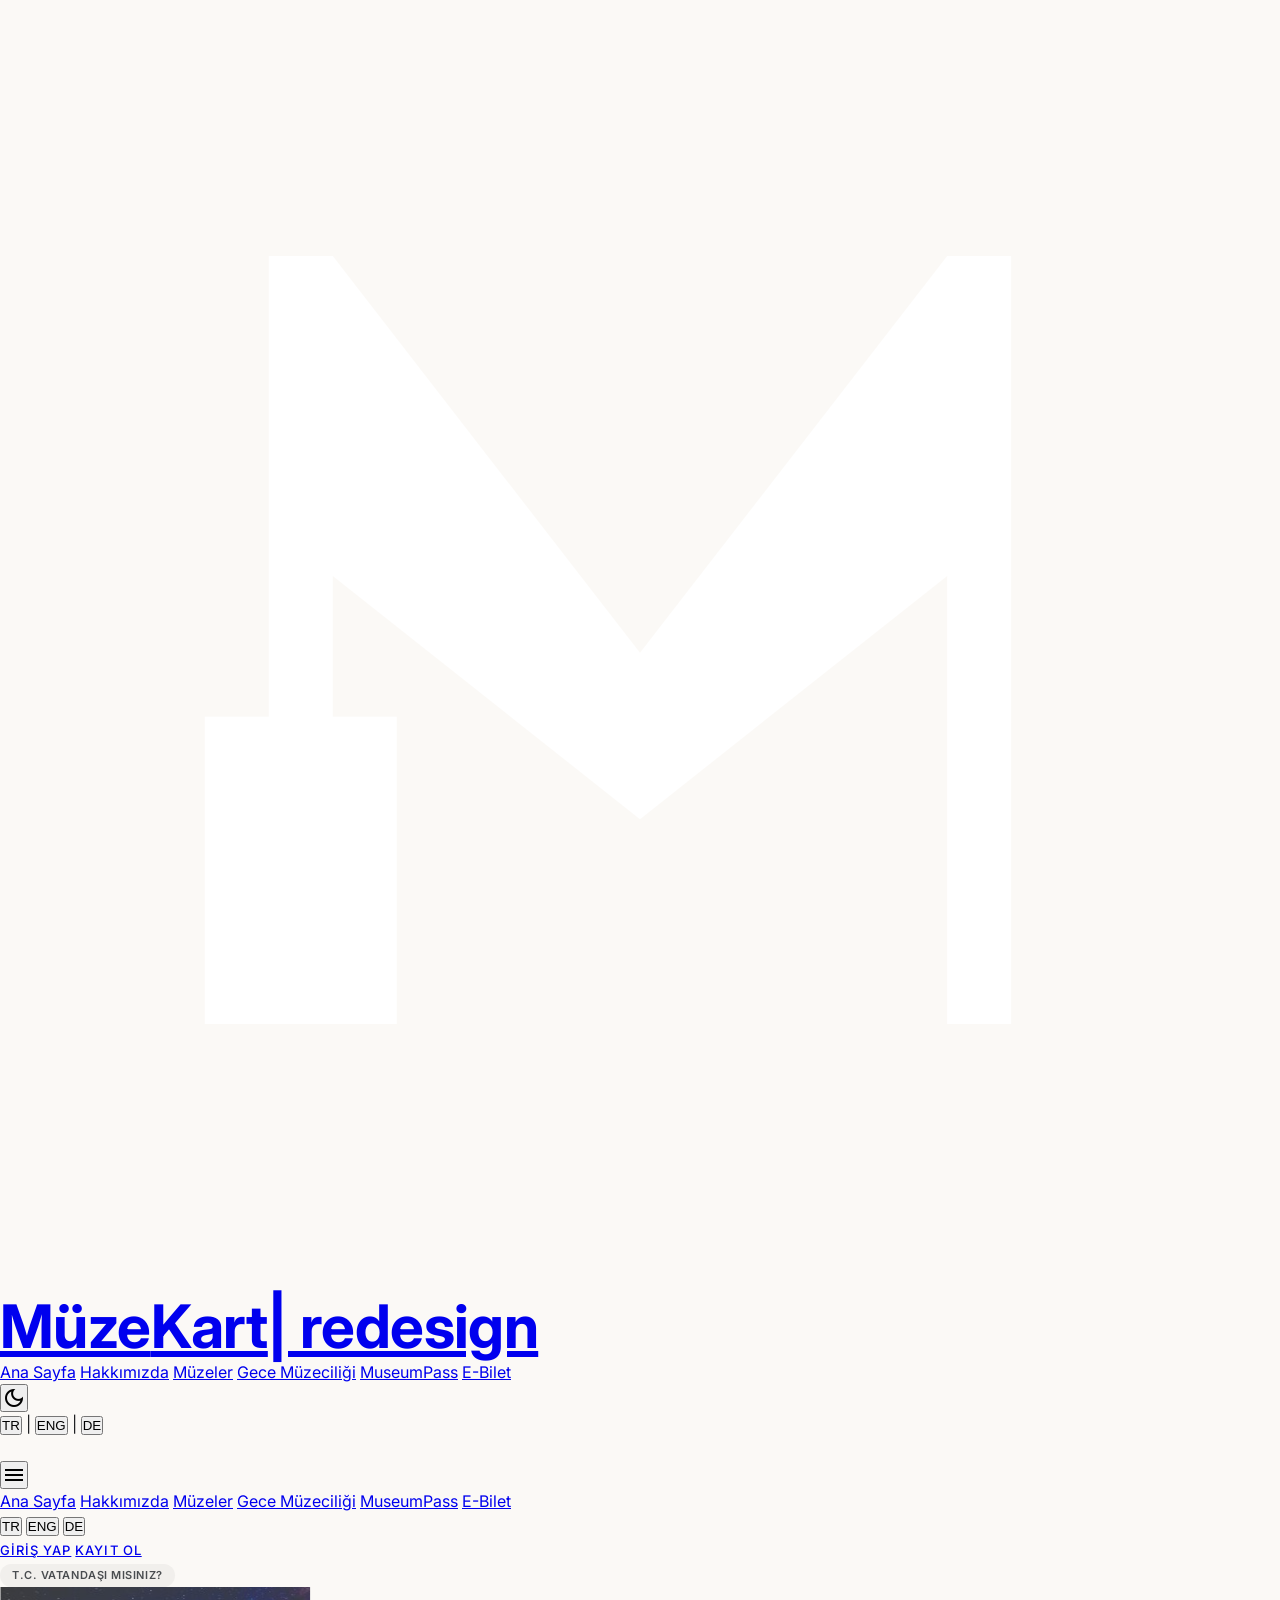
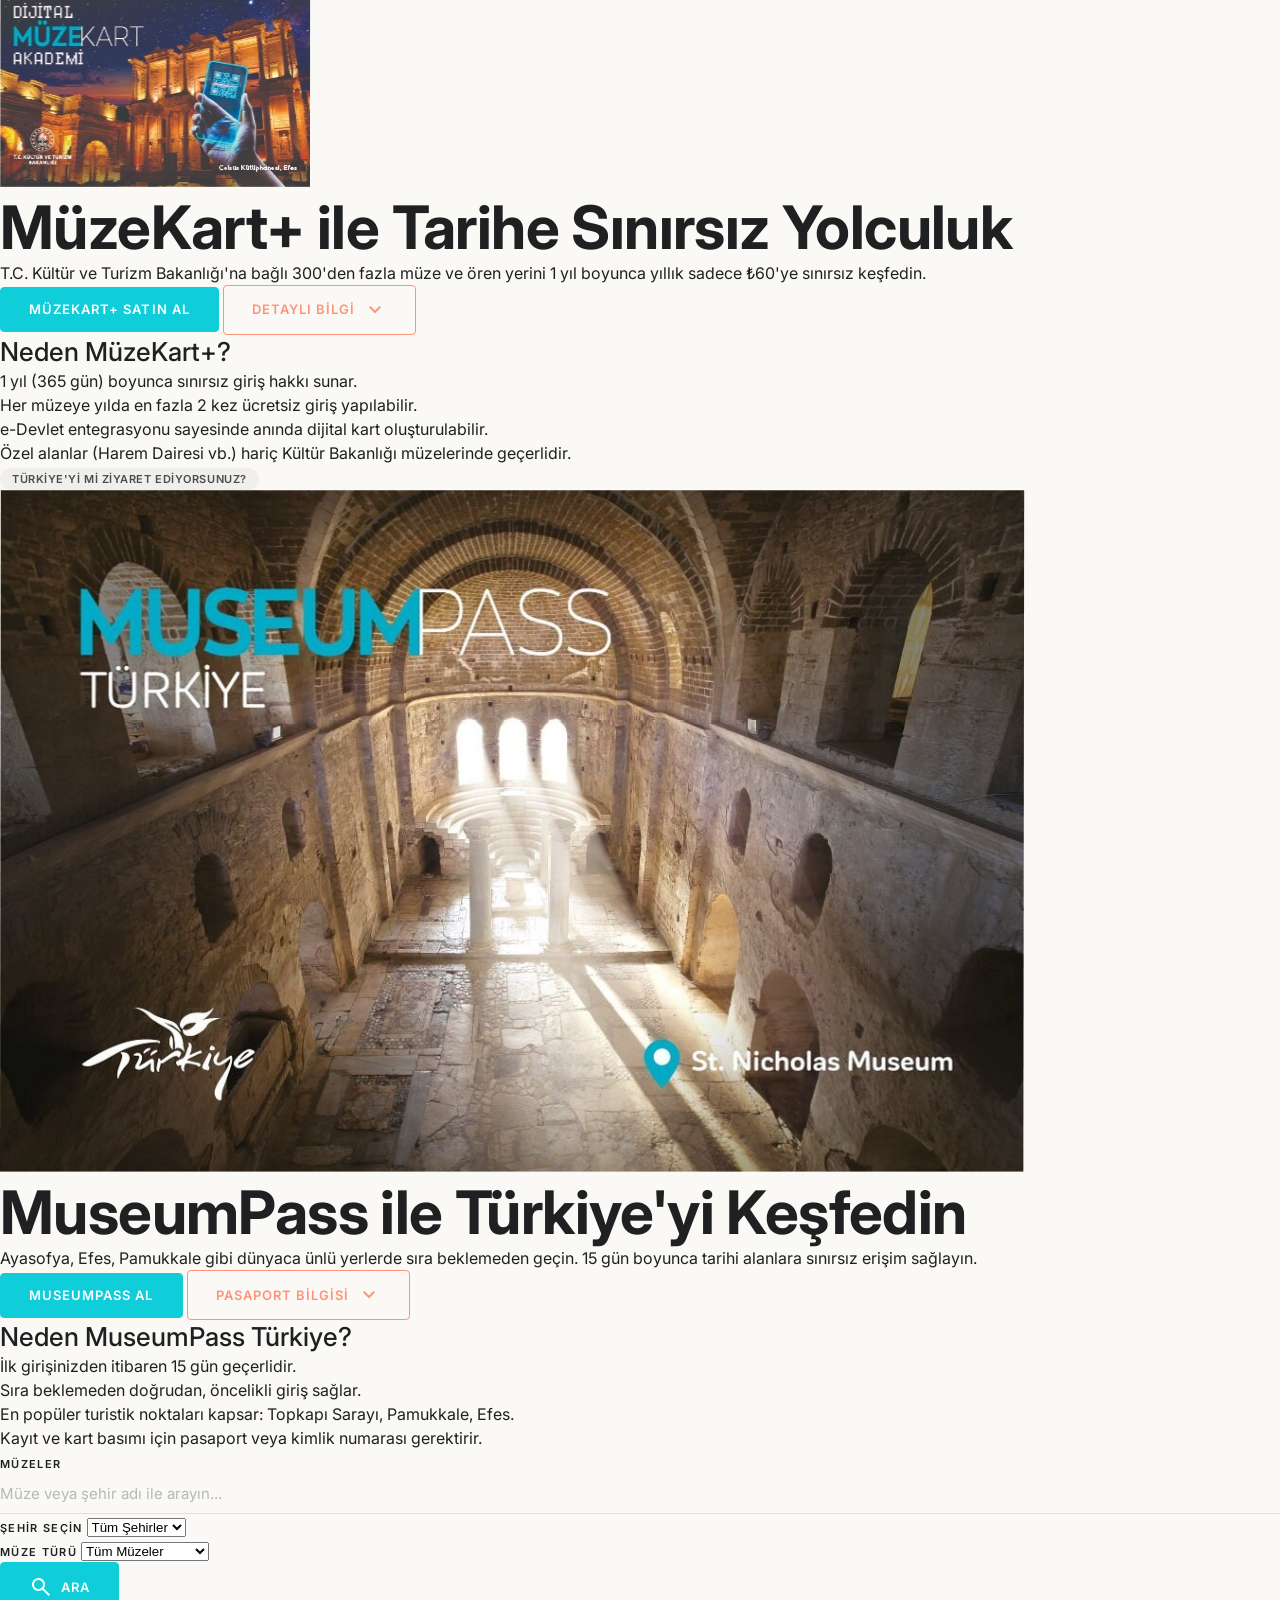
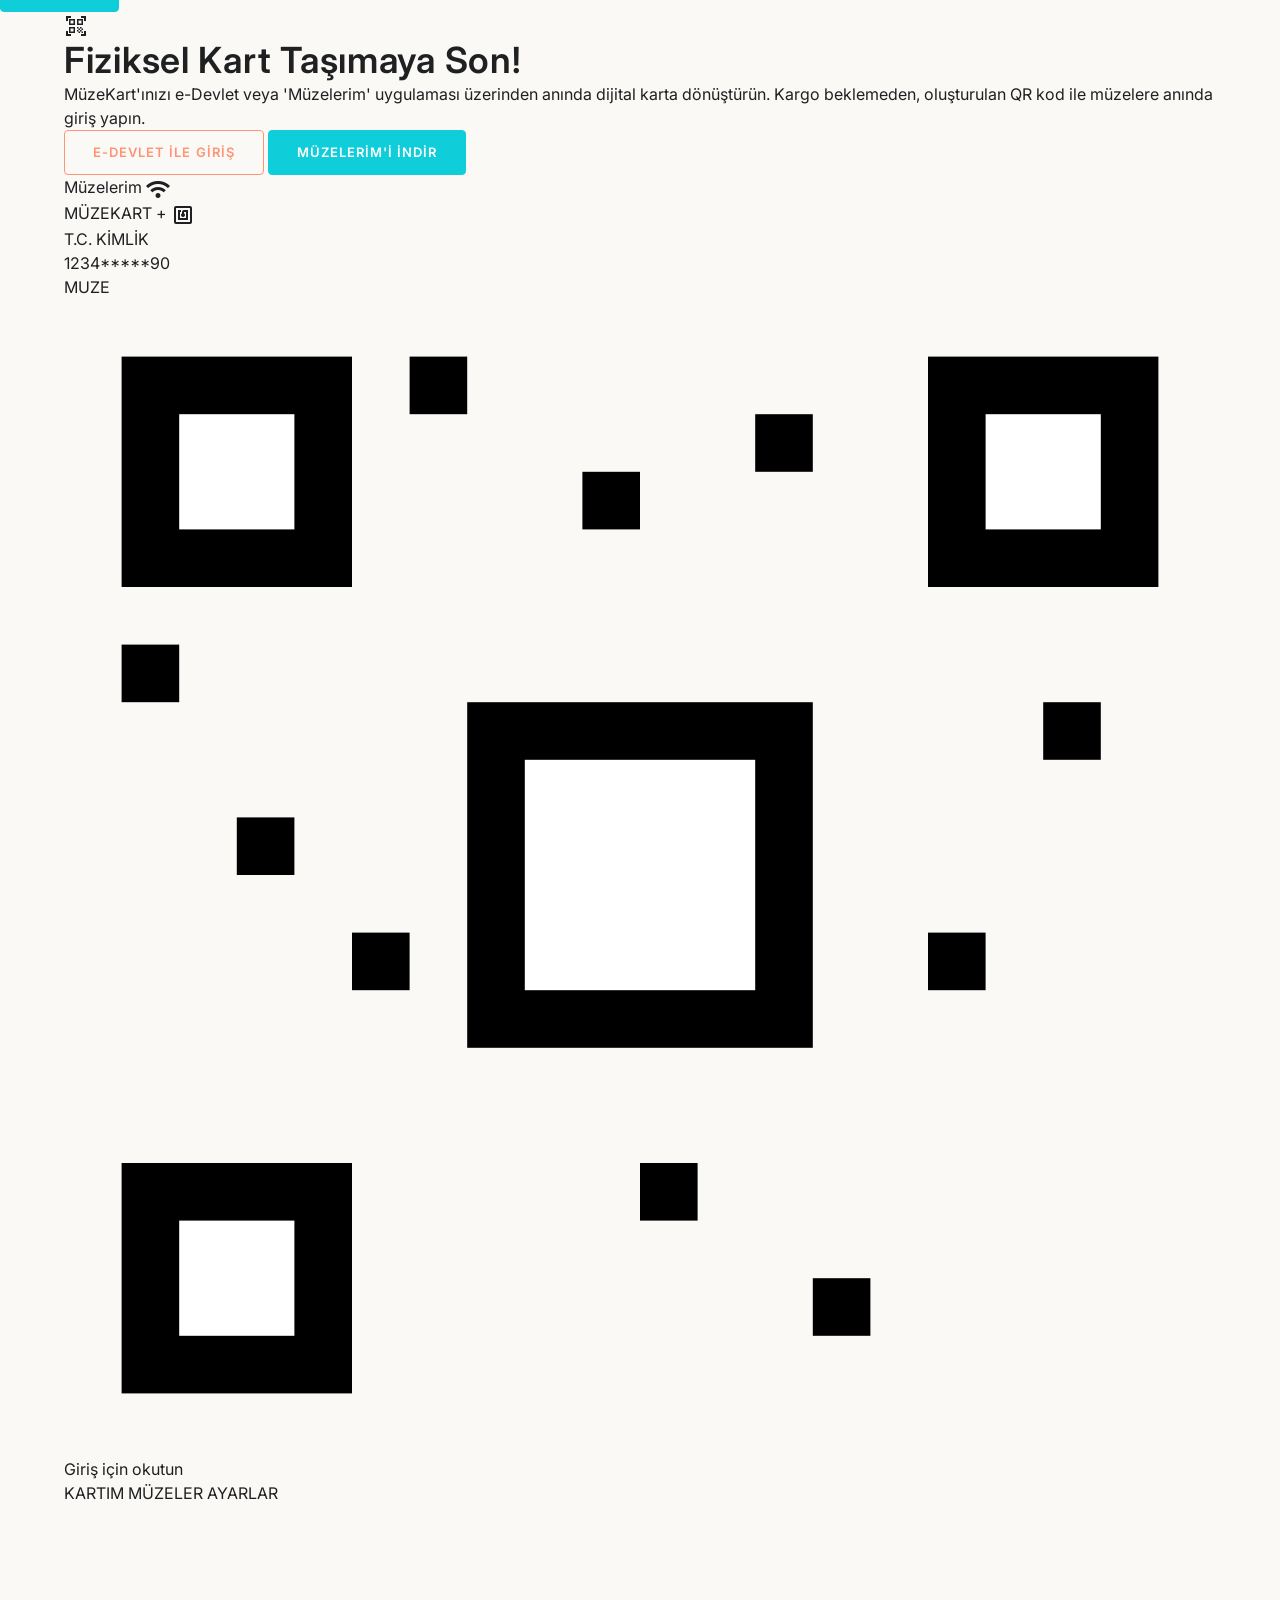
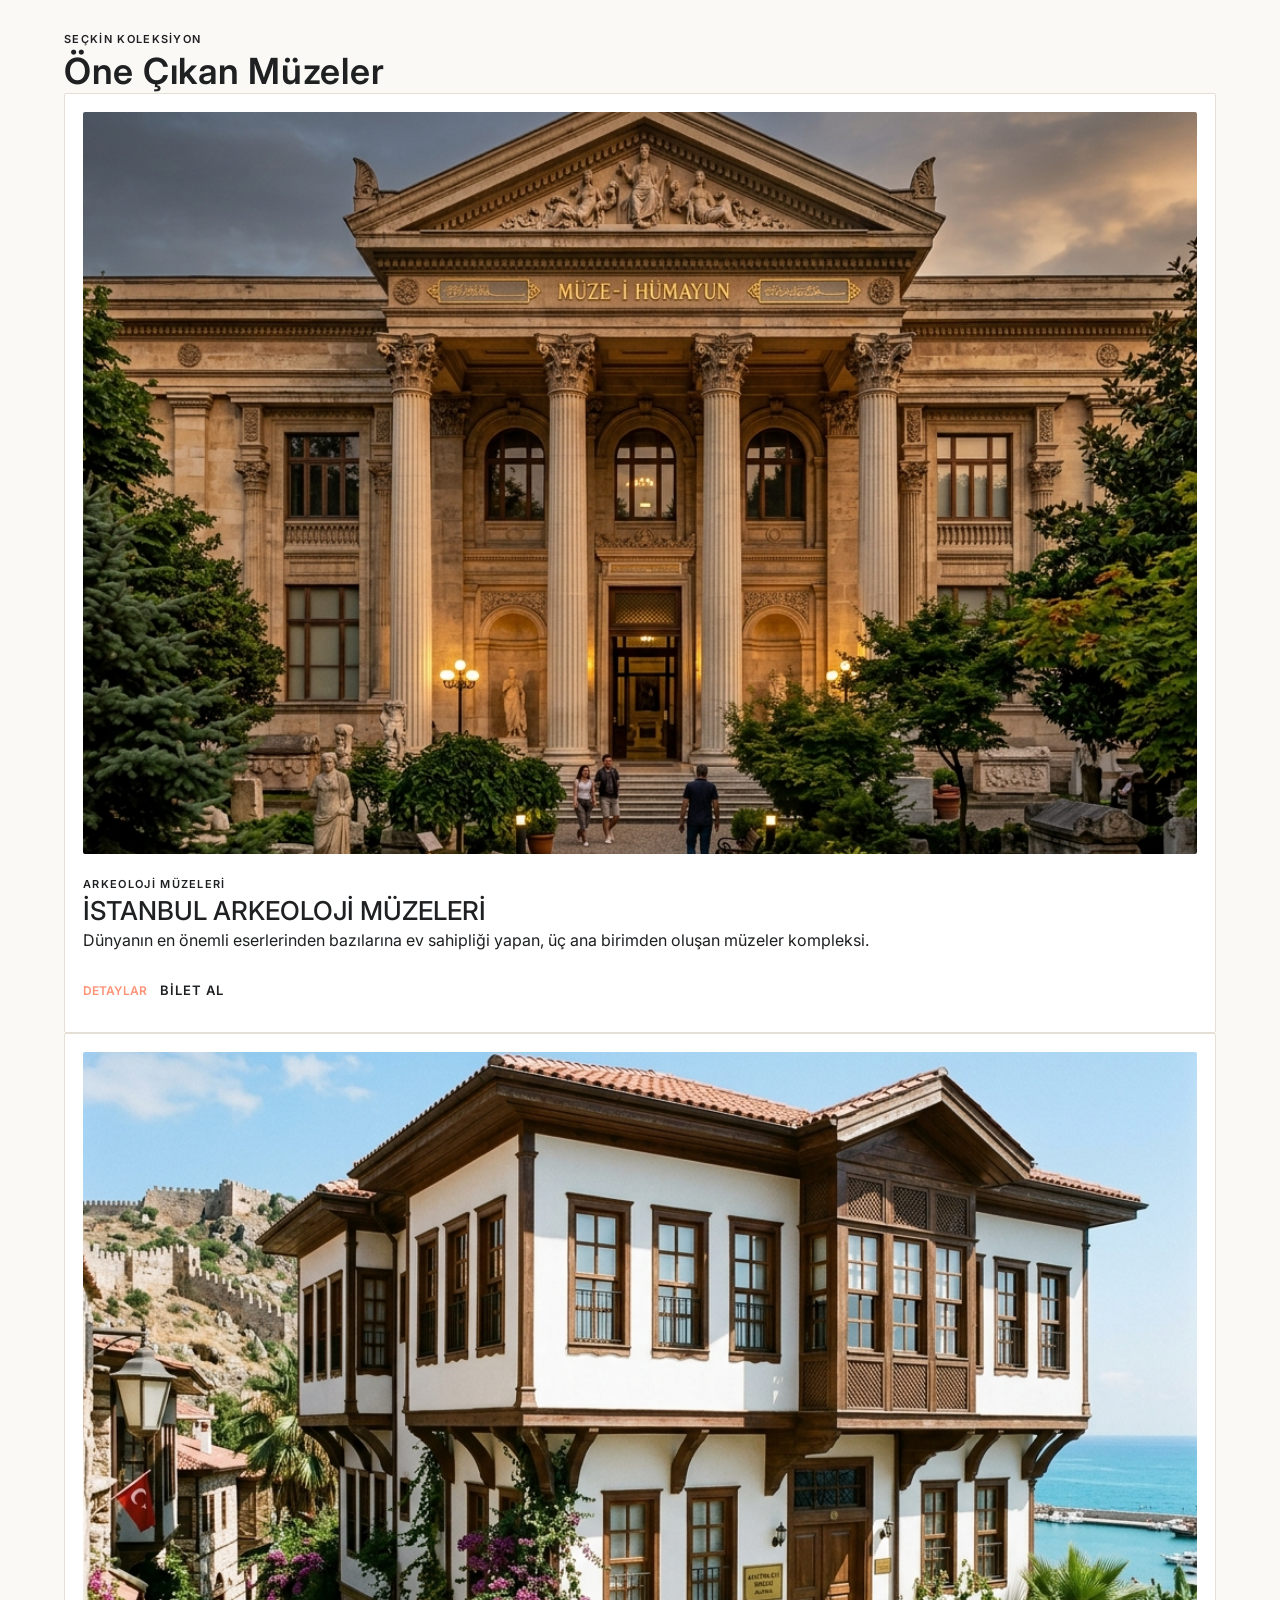
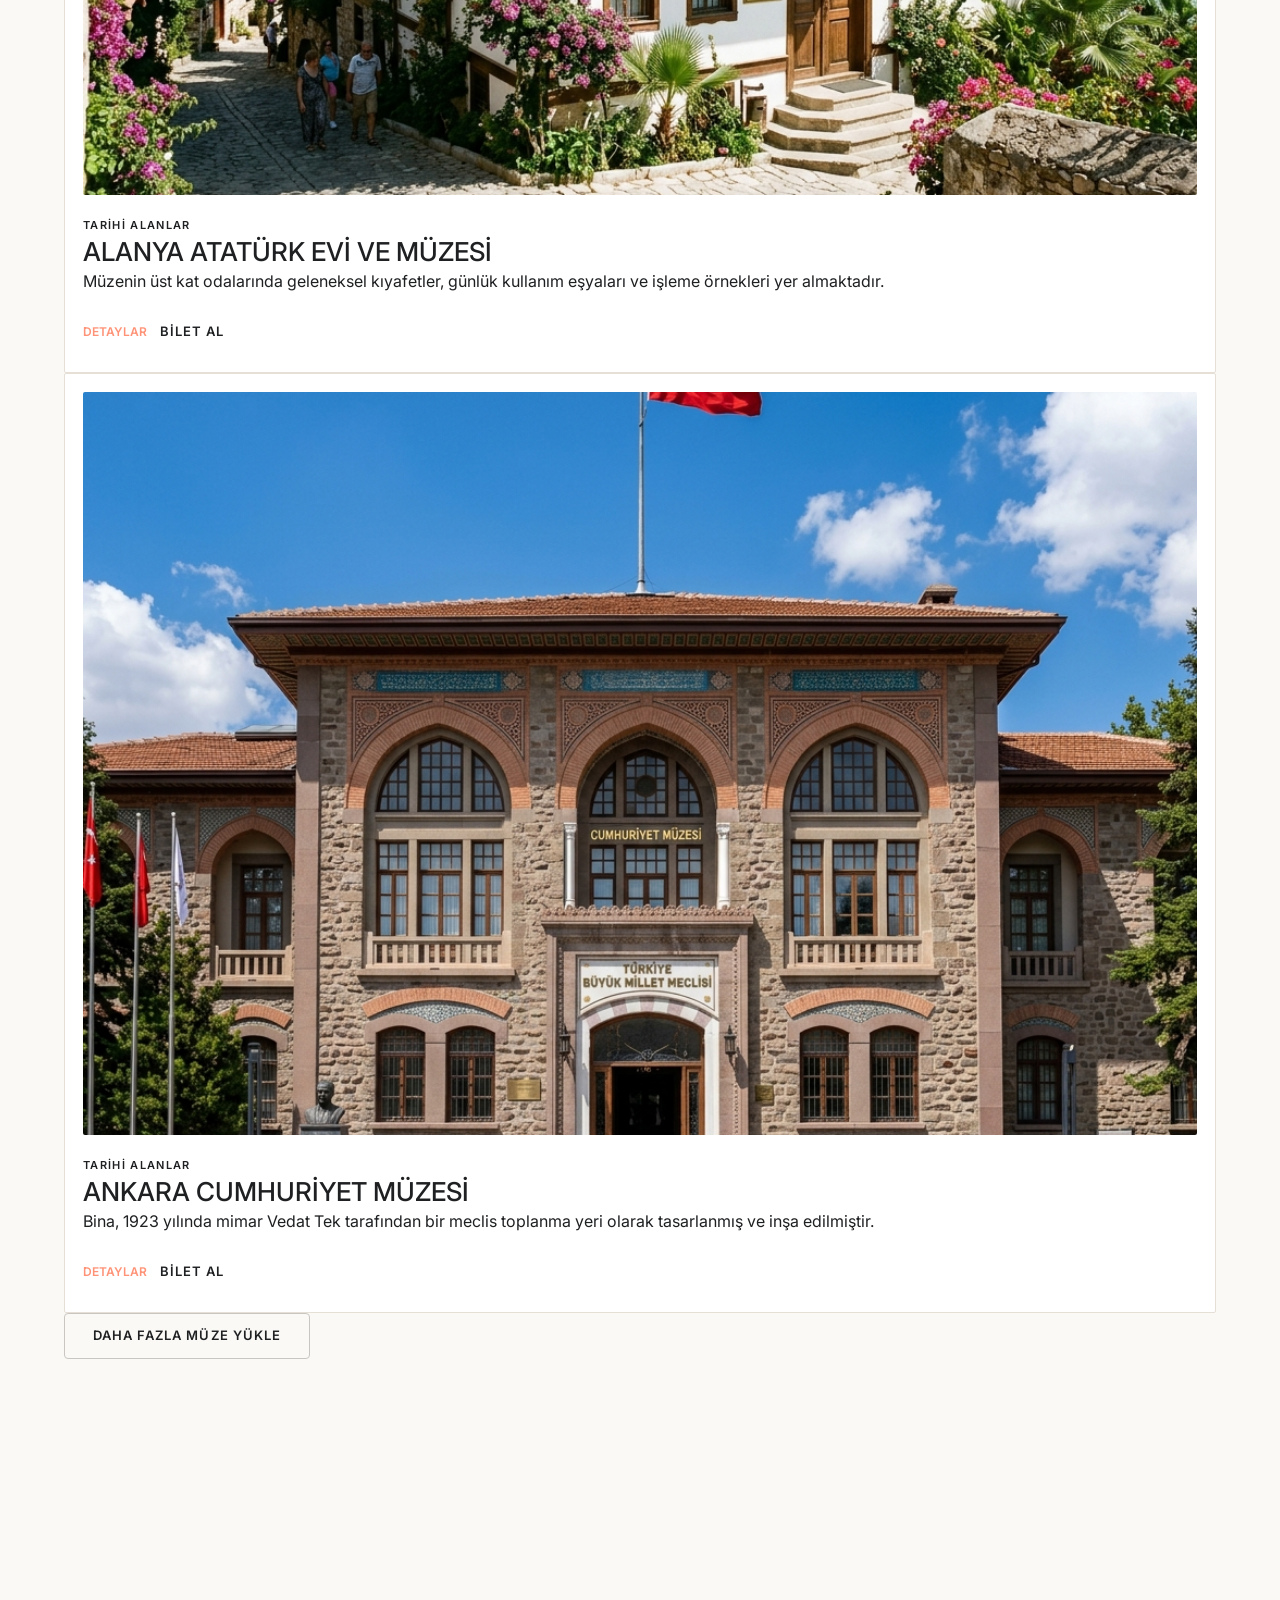
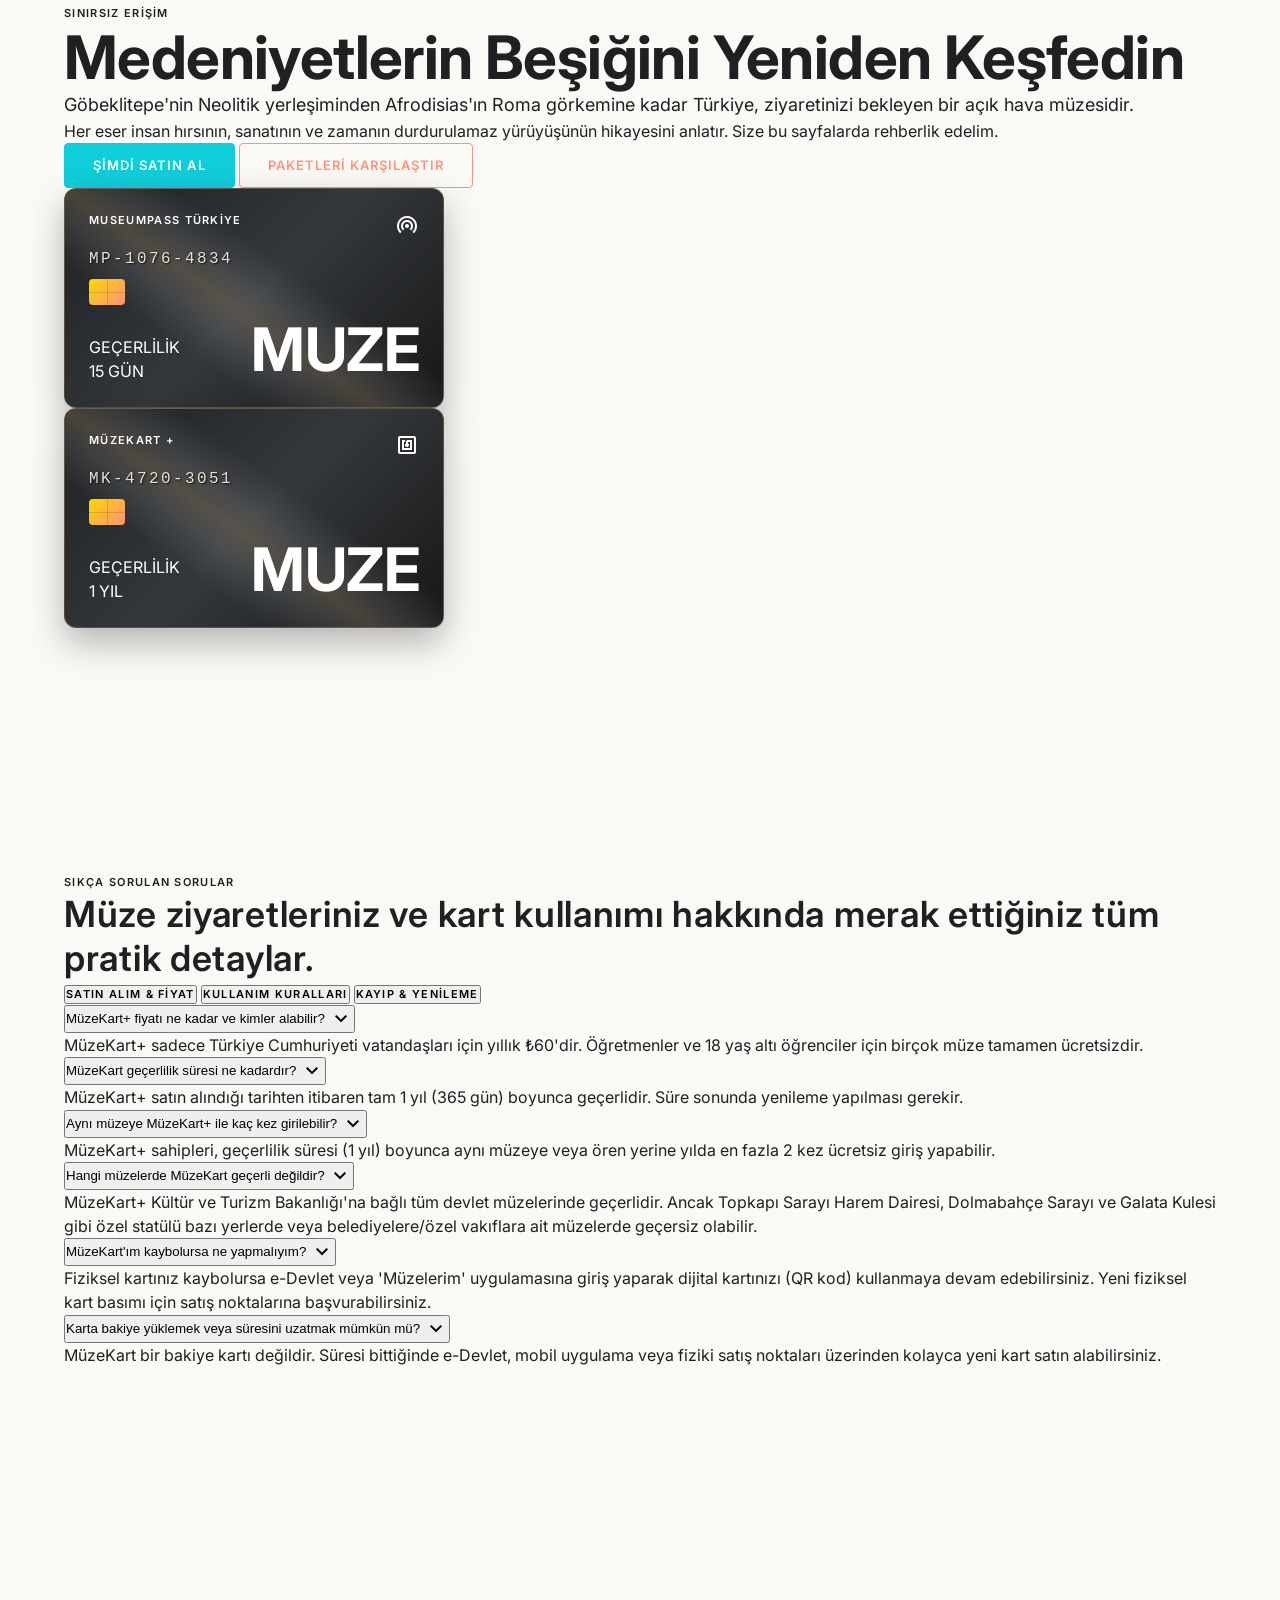
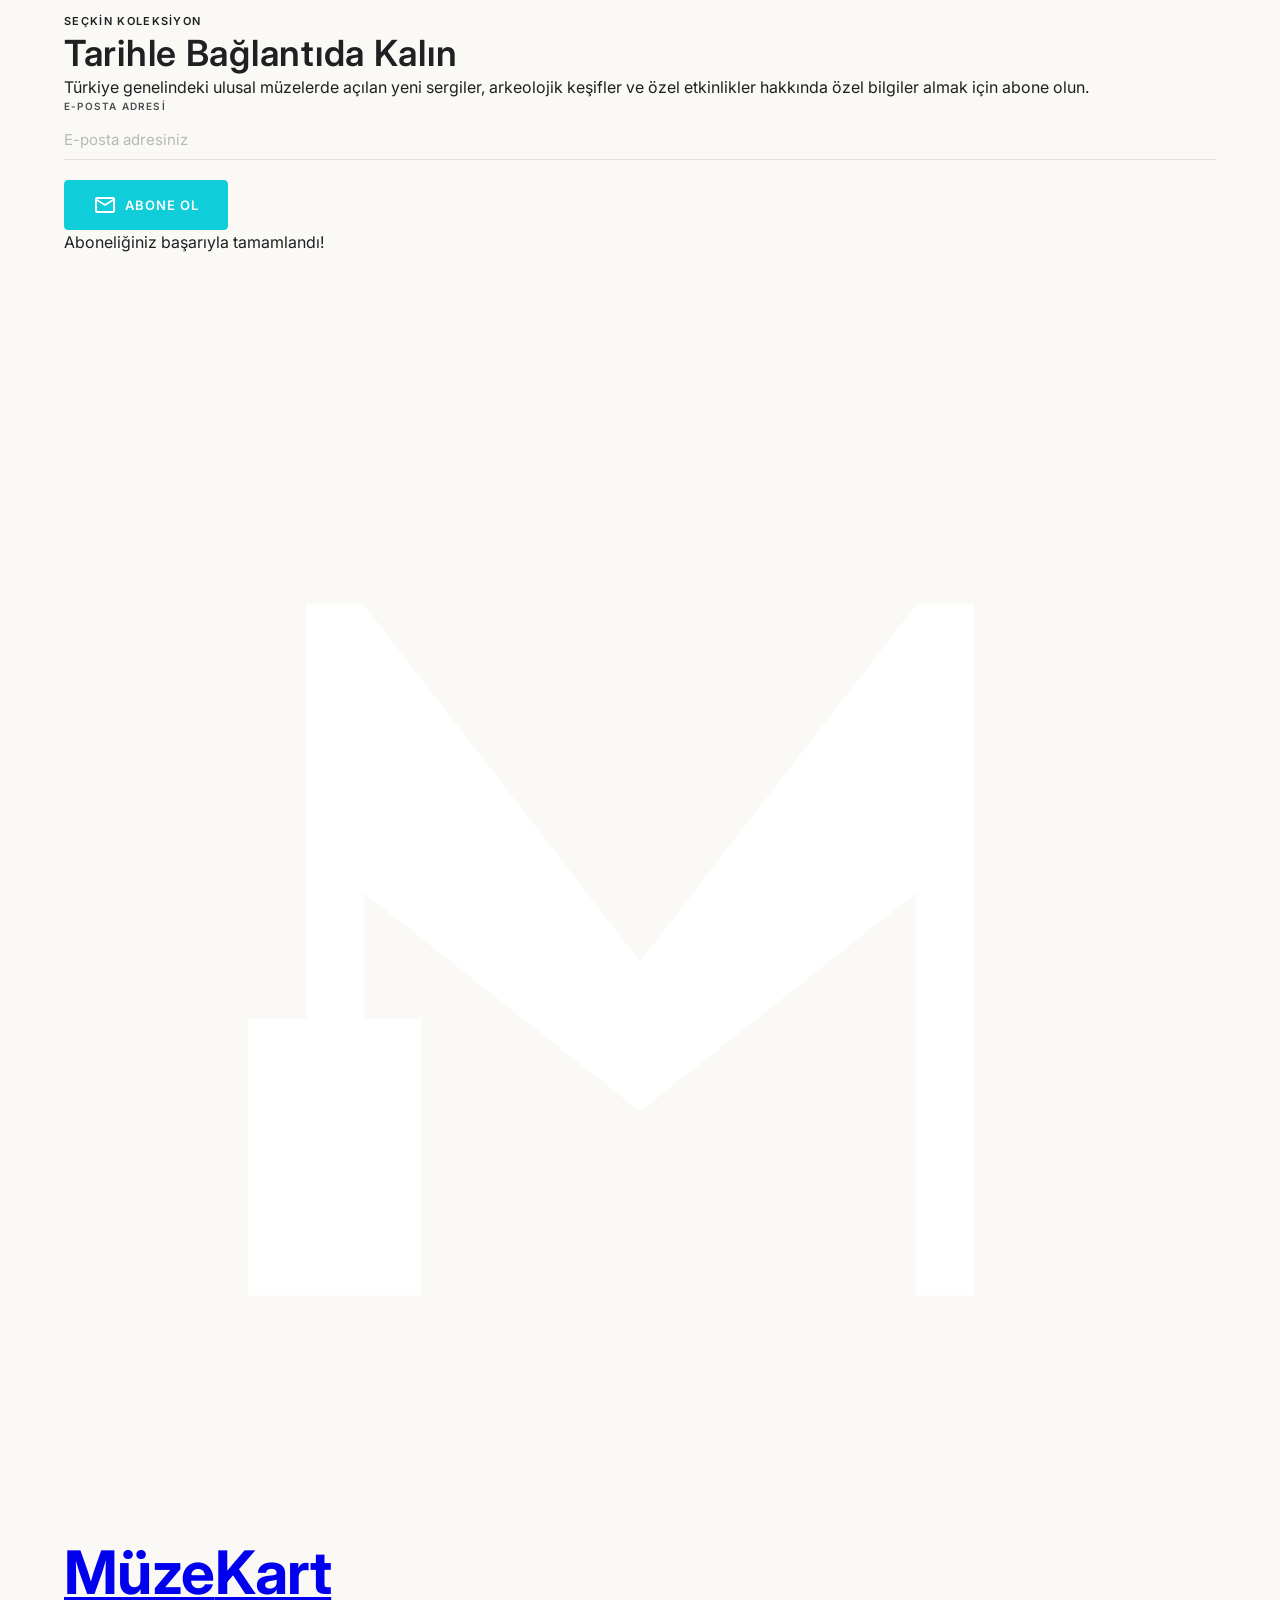
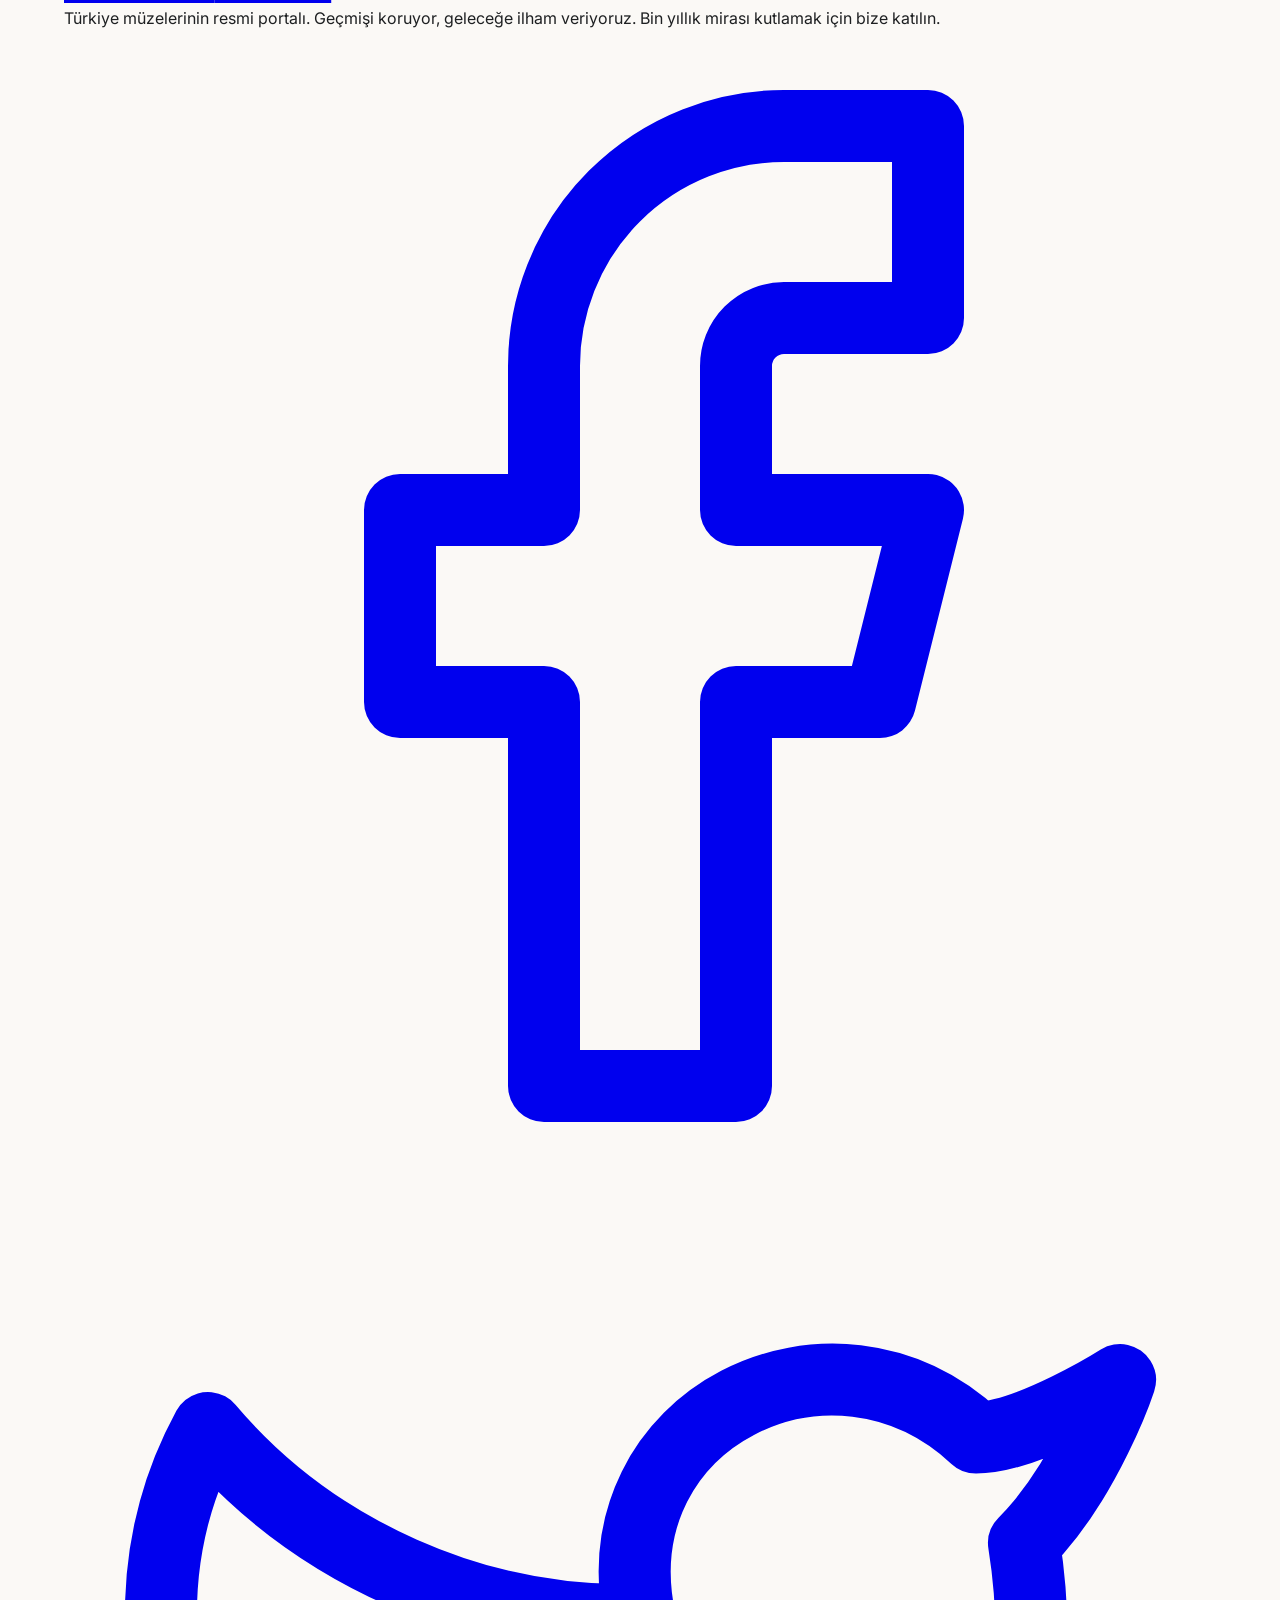
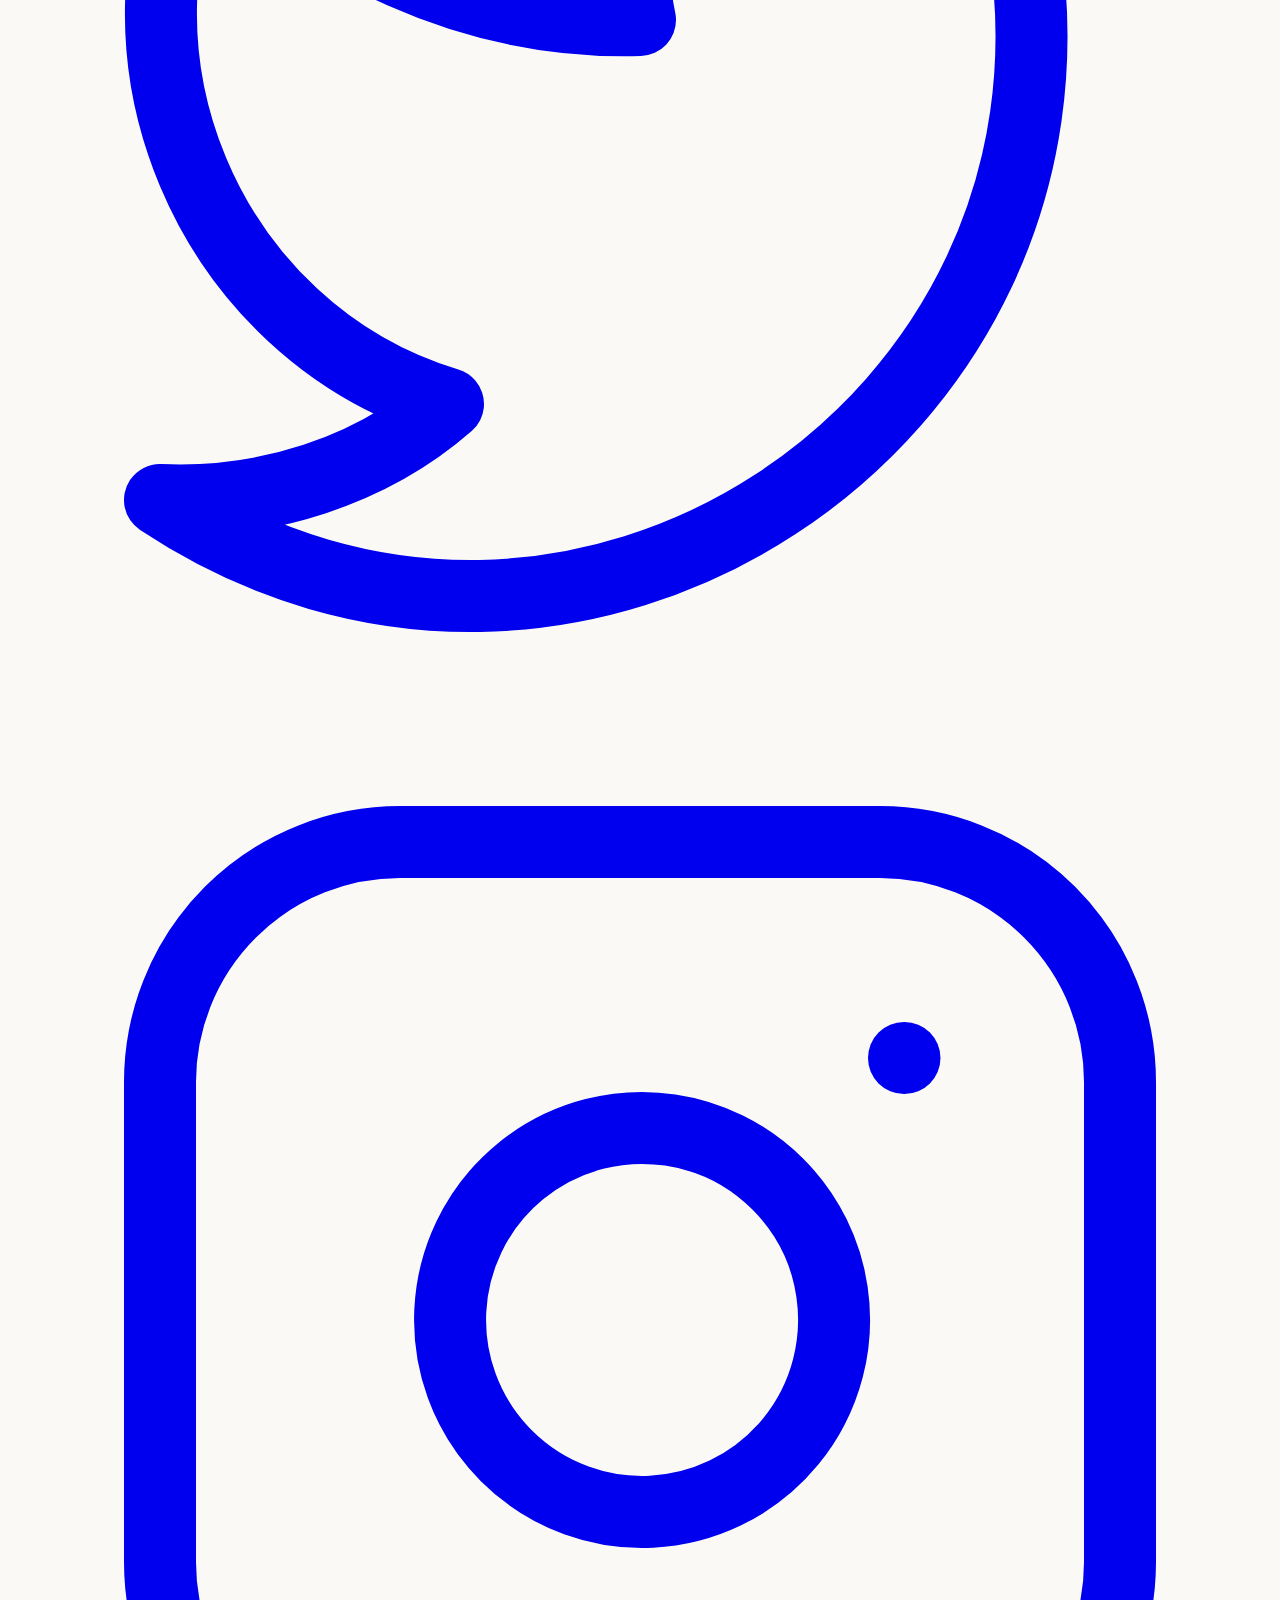
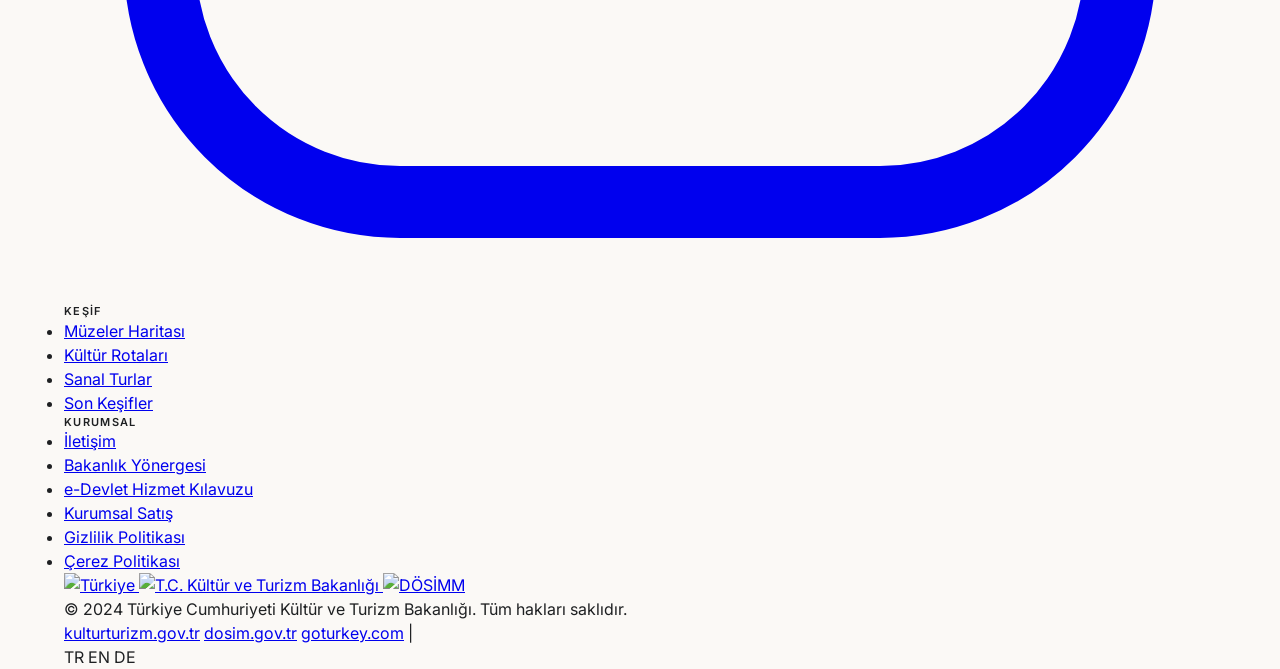
==== index.html @ f19999f1 "Make 3D cards static by default and float/rotate only on hover" ====
<!DOCTYPE html>
<html class="scroll-smooth" lang="tr">
<head>
    <link rel="icon" type="image/png" href="assets/images/new_logo.png"/>
    <meta charset="utf-8"/>
    <meta content="width=device-width, initial-scale=1.0" name="viewport"/>
    <title>MUZE | Türkiye'nin Zaman Yolculuğu Portalına Hoş Geldiniz</title>
    <script src="theme.js"></script>
    <script src="translations.js"></script>
    <script src="https://cdn.tailwindcss.com?plugins=forms,container-queries"></script>
    <link href="https://fonts.googleapis.com/css2?family=Cinzel:wght@400;500;600;700&family=Inter:wght@300;400;500;600;700&display=swap" rel="stylesheet"/>
    <link href="https://fonts.googleapis.com/css2?family=Material+Symbols+Outlined:wght,FILL@100..700,0..1&display=swap" rel="stylesheet"/>
    <link rel="stylesheet" href="index.css"/>
    <script id="tailwind-config">
      tailwind.config = {
        darkMode: "class",
        theme: {
          extend: {
            "colors": {
                "background": "var(--background-color)",
                "paper-white": "var(--paper-white)",
                "deep-charcoal": "var(--deep-charcoal)",
                "elegant-gold": "var(--elegant-gold)",
                "stone-gray": "var(--stone-gray)",
                "primary": "var(--primary-color)",
                "surface": "var(--background-color)"
            },
            "borderRadius": {
                "DEFAULT": "var(--radius-default)",
                "lg": "var(--radius-lg)",
                "xl": "var(--radius-xl)",
                "full": "9999px"
            },
            "spacing": {
                "margin-mobile": "24px",
                "section-gap": "var(--section-gap)",
                "container-max": "1280px",
                "base": "8px",
                "gutter": "32px",
                "margin-desktop": "var(--margin-desktop)",
                "desktop": "var(--margin-desktop)"
            },
            "fontFamily": {
                "headline-md": ["var(--font-headline)"],
                "headline-lg": ["var(--font-headline)"],
                "body-lg": ["var(--font-body)"],
                "label-caps": ["var(--font-body)"],
                "button": ["var(--font-body)"],
                "body-md": ["var(--font-body)"],
                "display-lg": ["var(--font-headline)"]
            }
          },
        },
      }
    </script>
    <style>
        .material-symbols-outlined {
            font-variation-settings: 'FILL' 0, 'wght' 400, 'GRAD' 0, 'opsz' 24;
            display: inline-block;
            vertical-align: middle;
        }
        .slide-image-zoom {
            animation: zoomOutParallax 8s infinite alternate ease-in-out;
        }
        @keyframes zoomOutParallax {
            0% { transform: scale(1.0); }
            100% { transform: scale(1.06); }
        }
    </style>
</head>
<body class="bg-background text-on-background font-body-md selection:bg-elegant-gold selection:text-white transition-colors duration-300">

<!-- Header / Navigation -->
<header class="fixed top-0 w-full z-50 bg-paper-white dark:bg-deep-charcoal border-b border-stone-gray dark:border-on-surface-variant transition-all duration-300 h-20">
    <nav class="flex justify-between items-center h-full px-desktop max-w-container-max mx-auto gap-4">
        <div class="flex items-center gap-6 xl:gap-8 flex-shrink-0">
            <a class="font-display-lg text-xl md:text-2xl tracking-tighter flex items-center gap-2 whitespace-nowrap" href="index.html">
                <!-- SVG Logo: Black circle with white 'M' -->
                <svg class="w-8 h-8 flex-shrink-0" viewBox="0 0 100 100" fill="none" xmlns="http://www.w3.org/2000/svg">
                    <circle cx="50" cy="50" r="45" class="fill-black stroke-black dark:fill-none dark:stroke-white transition-all duration-300" stroke-width="6"/>
                    <path d="M16 80V56H21V20H26L50 51L74 20H79V80H74V45L50 64L26 45V56H31V80H16Z" fill="white"/>
                </svg>
                <span><span class="text-primary">Müze</span><span class="text-deep-charcoal dark:text-white">Kart</span><span class="text-xs md:text-sm text-stone-gray dark:text-stone-gray/60 font-light tracking-normal ml-1.5">| redesign</span></span>
            </a>
            <div class="hidden lg:flex gap-4 xl:gap-5 items-center">
                <a class="text-on-surface hover:text-elegant-gold transition-colors font-body-md text-sm font-semibold whitespace-nowrap" href="index.html" data-i18n="nav_home">Home</a>
                <a class="text-on-surface-variant dark:text-surface-variant hover:text-elegant-gold transition-colors font-body-md text-sm whitespace-nowrap" href="about.html" data-i18n="nav_about">About</a>
                <a class="text-on-surface-variant dark:text-surface-variant hover:text-elegant-gold transition-colors font-body-md text-sm whitespace-nowrap" href="museums.html" data-i18n="nav_museums">Museums</a>
                <a class="text-on-surface-variant dark:text-surface-variant hover:text-elegant-gold transition-colors font-body-md text-sm whitespace-nowrap" href="night-museum.html" data-i18n="nav_night">Night Museum</a>
                <a class="bg-primary text-white hover:bg-elegant-gold transition-colors font-body-md text-xs font-semibold px-3.5 py-1.5 rounded-full whitespace-nowrap ml-1" href="museumpass.html" data-i18n="nav_pass">MuseumPass</a>
                <a class="text-on-surface-variant dark:text-surface-variant hover:text-elegant-gold transition-colors font-body-md text-sm whitespace-nowrap" href="e-ticket.html" data-i18n="nav_ticket">E-Ticket</a>
            </div>
        </div>
        <div class="flex items-center gap-4 xl:gap-6 flex-shrink-0">
            <!-- Theme Toggle Button -->
            <button onclick="V2Theme.toggleMode()" class="text-on-surface-variant dark:text-surface-variant hover:text-elegant-gold p-2 transition-colors flex items-center justify-center" aria-label="Toggle Theme">
                <span class="material-symbols-outlined theme-toggle-icon text-xl">dark_mode</span>
            </button>

            <!-- Language Switcher -->
            <div class="flex items-center gap-2 border-r border-stone-gray dark:border-on-surface-variant pr-4">
                <button onclick="setLanguage('tr')" class="lang-btn text-xs font-semibold transition-colors hover:text-elegant-gold" data-lang="tr">TR</button>
                <span class="text-stone-gray/30 text-xs">|</span>
                <button onclick="setLanguage('en')" class="lang-btn text-xs font-semibold transition-colors hover:text-elegant-gold" data-lang="en">ENG</button>
                <span class="text-stone-gray/30 text-xs">|</span>
                <button onclick="setLanguage('de')" class="lang-btn text-xs font-semibold transition-colors hover:text-elegant-gold" data-lang="de">DE</button>
            </div>
            
            <div class="hidden lg:flex items-center gap-1.5 font-semibold ml-4 xl:ml-6">
                <div class="tooltip-container">
                    <a href="login.html" class="text-elegant-gold hover:text-primary transition-colors p-2 flex items-center justify-center rounded-full hover:bg-stone-gray/10 dark:hover:bg-white/10" aria-label="Login">
                        <!-- Simple Outline Key Icon -->
                        <svg class="w-6 h-6 flex-shrink-0" viewBox="0 0 24 24" fill="none" stroke="currentColor" stroke-width="1.5" stroke-linecap="round" stroke-linejoin="round">
                            <circle cx="12" cy="7" r="4" />
                            <line x1="12" y1="11" x2="12" y2="20" />
                            <path d="M12 15h3" />
                            <path d="M12 18h3" />
                        </svg>
                    </a>
                    <span class="tooltip-text" data-i18n="btn_login">Giriş Yap</span>
                </div>
                <div class="tooltip-container">
                    <a href="register.html" class="text-elegant-gold hover:text-primary transition-colors p-2 flex items-center justify-center rounded-full hover:bg-stone-gray/10 dark:hover:bg-white/10" aria-label="Register">
                        <!-- Simple Outline User + Plus Icon -->
                        <svg class="w-6 h-6 flex-shrink-0" viewBox="0 0 24 24" fill="none" stroke="currentColor" stroke-width="1.5" stroke-linecap="round" stroke-linejoin="round">
                            <circle cx="10" cy="8" r="4" />
                            <path d="M3 20c0-3.5 3-6 7-6s7 2.5 7 6" />
                            <line x1="19" y1="11" x2="19" y2="17" />
                            <line x1="16" y1="14" x2="22" y2="14" />
                        </svg>
                    </a>
                    <span class="tooltip-text" data-i18n="btn_register">Kayıt Ol</span>
                </div>
            </div>

            <!-- Hamburger Menu Button -->
            <button id="mobile-menu-btn" class="lg:hidden text-on-surface-variant dark:text-surface-variant hover:text-elegant-gold focus:outline-none transition-colors p-2">
                <span class="material-symbols-outlined text-[28px] !leading-none block">menu</span>
            </button>
        </div>
    </nav>

    <!-- Mobile Navigation Drawer -->
    <div id="mobile-menu" class="fixed inset-x-0 top-20 bg-paper-white dark:bg-deep-charcoal border-b border-stone-gray dark:border-on-surface-variant shadow-lg transform -translate-y-full opacity-0 pointer-events-none transition-all duration-300 z-40 flex flex-col p-6 gap-4">
        <a class="font-body-md text-body-md text-on-surface-variant py-2 border-b border-stone-gray/10" href="index.html" data-i18n="nav_home">Home</a>
        <a class="font-body-md text-body-md text-on-surface-variant py-2 border-b border-stone-gray/10" href="about.html" data-i18n="nav_about">About</a>
        <a class="font-body-md text-body-md text-on-surface-variant py-2 border-b border-stone-gray/10" href="museums.html" data-i18n="nav_museums">Museums</a>
        <a class="font-body-md text-body-md text-on-surface-variant py-2 border-b border-stone-gray/10" href="night-museum.html" data-i18n="nav_night">Night Museum</a>
        <a class="font-body-md text-body-md text-on-surface-variant py-2 border-b border-stone-gray/10" href="museumpass.html" data-i18n="nav_pass">MuseumPass</a>
        <a class="font-body-md text-body-md text-on-surface-variant py-2 border-b border-stone-gray/10" href="e-ticket.html" data-i18n="nav_ticket">E-Ticket</a>
        
        <!-- Mobile Language Switcher -->
        <div class="flex gap-4 py-2 border-b border-stone-gray/10">
            <button onclick="setLanguage('tr')" class="lang-btn text-sm font-semibold flex-1 text-center py-1 border border-stone-gray/30" data-lang="tr">TR</button>
            <button onclick="setLanguage('en')" class="lang-btn text-sm font-semibold flex-1 text-center py-1 border border-stone-gray/30" data-lang="en">ENG</button>
            <button onclick="setLanguage('de')" class="lang-btn text-sm font-semibold flex-1 text-center py-1 border border-stone-gray/30" data-lang="de">DE</button>
        </div>
        
        <div class="flex gap-4 mt-2">
            <a href="login.html" class="flex-1 text-center py-2.5 border border-stone-gray font-button text-button text-on-surface" data-i18n="btn_login">Login</a>
            <a href="register.html" class="flex-1 text-center bg-deep-charcoal text-white py-2.5 font-button text-button hover:bg-elegant-gold transition-all text-center" data-i18n="btn_register">Register</a>
        </div>
    </div>
</header><main class="pt-20">
    <!-- Hero Section / 3D Dual-Card Interactive Area -->
    <section class="relative h-[calc(100vh-80px)] flex items-center overflow-hidden border-b border-stone-gray/25 dark:border-on-surface-variant/20 bg-surface dark:bg-deep-charcoal transition-colors duration-300">
        <!-- Full-bleed background image -->
        <div class="absolute inset-0 bg-cover bg-center bg-no-repeat transition-all duration-500" style="background-image: url('assets/images/galata_hero.jpg');"></div>
        <!-- Dark/Light overlay to ensure text readability -->
        <div class="absolute inset-0 bg-white/70 dark:bg-black/70 backdrop-blur-[1px] z-10 transition-colors duration-300"></div>

        <div class="relative z-20 max-w-container-max mx-auto px-desktop w-full grid grid-cols-1 md:grid-cols-2 gap-8 lg:gap-12 items-center">
            
            <!-- Left Side: T.C. Vatandaşları (MüzeKart+) -->
            <div class="flex flex-col items-center text-center md:items-start md:text-left space-y-6">
                <!-- Tag Badge (Moved to top & styled with outline-pulse and hover lift) -->
                <div class="flex justify-center md:justify-start">
                    <span class="chip bg-primary/5 hover:bg-primary/10 text-primary border border-primary/20 dark:bg-primary/20 dark:text-white dark:border-primary/40 font-label-caps text-xs px-4 py-1.5 shadow-sm transition-all duration-300" data-i18n="hero_tc_badge">T.C. Vatandaşı mısınız?</span>
                </div>

                <!-- 3D Card Wrapper -->
                <div class="w-full flex justify-center md:justify-start">
                    <div class="relative w-80 max-w-full aspect-[1.586/1] rounded-2xl overflow-hidden shadow-2xl transition-all duration-500 hover:shadow-cyan-glow animated-3d-card border border-white/10" style="perspective: 1000px;">
                        <img src="assets/images/digital_muzekart.jpg" alt="MüzeKart+" class="w-full h-full object-cover rounded-2xl">
                        <!-- Glossy Overlay -->
                        <div class="absolute inset-0 bg-gradient-to-tr from-white/0 via-white/15 to-white/0 pointer-events-none mix-blend-overlay"></div>
                    </div>
                </div>
                
                <!-- Typography & Copy -->
                <div class="space-y-3">
                    <h2 class="font-display-lg text-2xl md:text-3xl lg:text-4xl text-on-surface dark:text-white font-bold leading-tight transition-colors duration-300" data-i18n="hero_tc_title"><span class="text-primary">MüzeKart+</span> ile Tarihe Sınırsız Yolculuk</h2>
                    <p class="font-body-md text-on-surface-variant dark:text-stone-gray/90 text-sm max-w-md transition-colors duration-300" data-i18n="hero_tc_desc">T.C. Kültür ve Turizm Bakanlığı'na bağlı 300'den fazla müze ve ören yerini 1 yıl boyunca yıllık sadece ₺60'ye sınırsız keşfedin.</p>
                </div>
                
                <!-- CTA buttons and dynamic details reveal -->
                <div class="w-full max-w-md">
                    <div class="flex flex-wrap gap-3 justify-center md:justify-start">
                        <a href="e-ticket.html?pass=muzekart" class="btn btn-primary bg-primary text-white hover:bg-elegant-gold hover:scale-105 hover:shadow-lg hover:shadow-primary/30 transition-all duration-300 px-6 py-2.5 text-xs font-bold font-button uppercase" data-i18n="hero_tc_btn_buy">MüzeKart+ Al</a>
                        <button onclick="toggleHeroInfo('tc')" class="btn btn-secondary text-on-surface border border-on-surface/30 dark:text-white dark:border-white/40 hover:border-elegant-gold hover:text-elegant-gold transition-colors px-5 py-2.5 text-xs font-bold font-button flex items-center gap-1.5 uppercase">
                            <span data-i18n="hero_btn_details">DETAYLI BİLGİ</span>
                            <span class="material-symbols-outlined text-sm tc-arrow-icon">expand_more</span>
                        </button>
                    </div>
                    <!-- Expandable Citizen Info Card -->
                    <div id="hero-info-tc" class="hidden mt-4 p-5 border border-stone-gray dark:border-white/15 rounded-xl bg-surface-container-low/95 dark:bg-black/45 backdrop-blur-md space-y-3 animate-fade-in text-xs text-left w-full">
                        <h4 class="font-headline-md text-xs text-elegant-gold font-bold uppercase tracking-wider" data-i18n="hero_tc_info_title">Neden MüzeKart+?</h4>
                        <ul class="list-disc pl-4 space-y-1.5 text-on-surface dark:text-white/95">
                            <li data-i18n="hero_tc_info_item1">1 yıl (365 gün) boyunca sınırsız giriş hakkı sunar.</li>
                            <li data-i18n="hero_tc_info_item2">Her müzeye yılda en fazla 2 kez ücretsiz giriş yapılabilir.</li>
                            <li data-i18n="hero_tc_info_item3">e-Devlet entegrasyonu sayesinde anında dijital kart oluşturulabilir.</li>
                            <li data-i18n="hero_tc_info_item4">Özel alanlar (Harem Dairesi vb.) hariç Kültür Bakanlığı müzelerinde geçerlidir.</li>
                        </ul>
                    </div>
                </div>
            </div>
            
            <!-- Right Side: Yabancı Ziyaretçiler (MuseumPass Türkiye) -->
            <div class="flex flex-col items-center text-center md:items-start md:text-left space-y-6">
                <!-- Tag Badge (Moved to top & styled with outline-pulse and hover lift) -->
                <div class="flex justify-center md:justify-start">
                    <span class="chip bg-elegant-gold/5 hover:bg-elegant-gold/10 text-elegant-gold border border-elegant-gold/20 dark:bg-elegant-gold/20 dark:text-white dark:border-elegant-gold/40 font-label-caps text-xs px-4 py-1.5 shadow-sm transition-all duration-300" data-i18n="hero_en_badge">Visiting Turkey?</span>
                </div>

                <!-- 3D Card Wrapper -->
                <div class="w-full flex justify-center md:justify-start">
                    <div class="relative w-80 max-w-full aspect-[1.586/1] rounded-2xl overflow-hidden shadow-2xl transition-all duration-500 hover:shadow-gold-glow animated-3d-card border border-white/10" style="perspective: 1000px;">
                        <img src="assets/images/digital_museumpass.jpg" alt="MuseumPass Türkiye" class="w-full h-full object-cover rounded-2xl">
                        <!-- Glossy Overlay -->
                        <div class="absolute inset-0 bg-gradient-to-tr from-white/0 via-white/15 to-white/0 pointer-events-none mix-blend-overlay"></div>
                    </div>
                </div>
                
                <!-- Typography & Copy -->
                <div class="space-y-3">
                    <h2 class="font-display-lg text-2xl md:text-3xl lg:text-4xl text-on-surface dark:text-white font-bold leading-tight transition-colors duration-300" data-i18n="hero_en_title">Explore Turkey with <span class="text-primary">MuseumPass</span></h2>
                    <p class="font-body-md text-on-surface-variant dark:text-stone-gray/90 text-sm max-w-md transition-colors duration-300" data-i18n="hero_en_desc">Skip the ticket lines at Hagia Sophia, Ephesus, Pamukkale and more. Enjoy universal access across historical sites for 15 days.</p>
                </div>
                
                <!-- CTA buttons and dynamic details reveal -->
                <div class="w-full max-w-md">
                    <div class="flex flex-wrap gap-3 justify-center md:justify-start">
                        <a href="museumpass.html" class="btn btn-primary bg-primary text-white hover:bg-elegant-gold hover:scale-105 hover:shadow-lg hover:shadow-primary/30 transition-all duration-300 px-6 py-2.5 text-xs font-bold font-button uppercase" data-i18n="hero_en_btn_buy">Get MuseumPass</a>
                        <button onclick="toggleHeroInfo('en')" class="btn btn-secondary text-on-surface border border-on-surface/30 dark:text-white dark:border-white/40 hover:border-elegant-gold hover:text-elegant-gold transition-colors px-5 py-2.5 text-xs font-bold font-button flex items-center gap-1.5 uppercase">
                            <span data-i18n="hero_btn_details_en">PASSPORT INFO</span>
                            <span class="material-symbols-outlined text-sm en-arrow-icon">expand_more</span>
                        </button>
                    </div>
                    <!-- Expandable Tourist Info Card -->
                    <div id="hero-info-en" class="hidden mt-4 p-5 border border-stone-gray dark:border-white/15 rounded-xl bg-surface-container-low/95 dark:bg-black/45 backdrop-blur-md space-y-3 animate-fade-in text-xs text-left w-full">
                        <h4 class="font-headline-md text-xs text-elegant-gold font-bold uppercase tracking-wider" data-i18n="hero_en_info_title">Why MuseumPass Turkey?</h4>
                        <ul class="list-disc pl-4 space-y-1.5 text-on-surface dark:text-white/95">
                            <li data-i18n="hero_en_info_item1">Valid for 15 days from your first entry.</li>
                            <li data-i18n="hero_en_info_item2">Includes fast-track, direct entrance to avoid long ticket lines.</li>
                            <li data-i18n="hero_en_info_item3">Covers top tourist highlights: Topkapi Palace, Pamukkale, Ephesus.</li>
                            <li data-i18n="hero_en_info_item4">Requires a passport/ID number to register and issue.</li>
                        </ul>
                    </div>
                </div>
            </div>
            
        </div>
    </section>
 
    <!-- Search Query & Quick Filter Bar -->
    <section class="relative z-30 max-w-5xl mx-auto px-6 mt-4 mb-8">
        <div class="bg-paper-white dark:bg-deep-charcoal border border-stone-gray dark:border-on-surface-variant p-6 rounded shadow-lg flex flex-col md:flex-row gap-4 items-stretch justify-between">
            
            <div class="flex-1 flex flex-col gap-1">
                <span class="font-label-caps text-[10px] tracking-widest text-on-surface-variant dark:text-surface-variant font-semibold" data-i18n="nav_museums">MÜZELER</span>
                <input type="text" id="search-input" placeholder="Müze veya şehir adı..." class="form-control text-sm w-full focus:ring-0 focus:border-elegant-gold" data-i18n-placeholder="museums_filter_search_placeholder">
            </div>

            <div class="flex-1 flex flex-col gap-1 border-t md:border-t-0 md:border-l border-stone-gray/20 md:pl-4">
                <span class="font-label-caps text-[10px] tracking-widest text-on-surface-variant dark:text-surface-variant font-semibold" data-i18n="museums_filter_city">ŞEHİR SEÇİN</span>
                <select id="search-city" class="bg-transparent border-0 border-b border-stone-gray dark:border-on-surface-variant focus:ring-0 focus:border-elegant-gold text-sm py-2 pl-0 text-on-background">
                    <option value="" data-i18n="search_city_all">Tüm Şehirler</option>
                    <option value="istanbul">İstanbul</option>
                    <option value="izmir">İzmir</option>
                    <option value="denizli">Denizli</option>
                    <option value="antalya">Antalya</option>
                    <option value="ankara">Ankara</option>
                </select>
            </div>

            <div class="flex-1 flex flex-col gap-1 border-t md:border-t-0 md:border-l border-stone-gray/20 md:pl-4">
                <span class="font-label-caps text-[10px] tracking-widest text-on-surface-variant dark:text-surface-variant font-semibold" data-i18n="museums_filter_type">MÜZE TÜRÜ</span>
                <select id="search-type" class="bg-transparent border-0 border-b border-stone-gray dark:border-on-surface-variant focus:ring-0 focus:border-elegant-gold text-sm py-2 pl-0 text-on-background">
                    <option value="" data-i18n="search_museum_all">Tüm Müzeler</option>
                    <option value="archaeology" data-i18n="search_museum_arch">Arkeoloji Müzeleri</option>
                    <option value="art" data-i18n="search_museum_art">Sanat Müzeleri</option>
                    <option value="site" data-i18n="search_museum_site">Tarihi Alanlar</option>
                </select>
            </div>

            <button onclick="handleQuickSearch()" class="btn btn-primary bg-primary text-white hover:bg-elegant-gold px-8 self-center h-12 md:self-end flex items-center justify-center gap-2">
                <span class="material-symbols-outlined text-lg">search</span>
                <span data-i18n="btn_search">ARA</span>
            </button>
        </div>
    </section>

    <!-- e-Devlet & Dijital Kart Bilgi Şeridi -->
    <section class="container max-w-5xl mx-auto px-6 mb-12">
        <div class="bg-stone-gray/10 dark:bg-stone-gray/5 border border-stone-gray/20 dark:border-on-surface-variant/20 rounded p-6 md:p-8 flex flex-col lg:flex-row justify-between items-center gap-8 overflow-hidden">
            <!-- Left Info Panel -->
            <div class="flex-1 space-y-4 text-center lg:text-left">
                <div class="flex items-center gap-2 justify-center lg:justify-start">
                    <span class="material-symbols-outlined text-primary dark:text-elegant-gold text-2xl">qr_code_scanner</span>
                    <h3 class="font-headline-lg text-lg md:text-xl text-deep-charcoal dark:text-white font-semibold" data-i18n="digital_banner_title">Fiziksel Kart Taşımaya Son!</h3>
                </div>
                <p class="font-body-md text-xs md:text-sm text-on-surface-variant dark:text-surface-variant leading-relaxed max-w-2xl" data-i18n="digital_banner_desc">
                    MüzeKart'ınızı e-Devlet veya "Müzelerim" uygulaması üzerinden anında dijital karta dönüştürün. Kargo beklemeden, oluşturulan QR kod ile müzelere anında giriş yapın.
                </p>
                <div class="flex flex-wrap gap-3 justify-center lg:justify-start pt-2">
                    <a href="https://www.turkiye.gov.tr" target="_blank" class="btn btn-secondary border border-stone-gray/50 hover:border-elegant-gold px-5 py-2 text-xs flex items-center gap-2" data-i18n="digital_banner_btn_edevlet">
                        e-Devlet ile Giriş
                    </a>
                    <a href="https://muze.gov.tr" target="_blank" class="btn btn-primary bg-primary text-white hover:bg-elegant-gold px-5 py-2 text-xs flex items-center gap-2" data-i18n="digital_banner_btn_download">
                        Müzelerim'i İndir
                    </a>
                </div>
            </div>

            <!-- Right Phone Mockup -->
            <div class="w-full lg:w-72 flex justify-center flex-shrink-0 relative">
                <!-- Phone Wrapper -->
                <div class="relative w-48 h-80 bg-deep-charcoal dark:bg-black rounded-[32px] border-4 border-stone-gray/30 p-2 shadow-2xl flex flex-col justify-between overflow-hidden">
                    <div class="absolute top-2 left-1/2 -translate-x-1/2 w-16 h-4 bg-black rounded-full z-20 flex items-center justify-center">
                        <div class="w-2 h-2 bg-stone-gray/20 rounded-full"></div>
                    </div>
                    
                    <!-- Screen Content -->
                    <div class="relative flex-1 w-full bg-background rounded-[24px] overflow-hidden flex flex-col justify-between p-3 z-10 pt-6">
                        <div class="flex items-center justify-between border-b border-stone-gray/10 pb-1">
                            <span class="text-[8px] font-bold text-primary dark:text-white uppercase tracking-wider">Müzelerim</span>
                            <span class="material-symbols-outlined text-[10px] text-stone-gray">wifi</span>
                        </div>
                        
                        <!-- Simulated MüzeKart -->
                        <div class="my-2 bg-gradient-to-br from-primary to-deep-charcoal border border-primary/20 p-2 rounded-lg flex flex-col justify-between h-20 text-white shadow-md">
                            <div class="flex justify-between items-start">
                                <span class="text-[5px] font-semibold tracking-widest text-white/70">MÜZEKART +</span>
                                <span class="material-symbols-outlined text-[8px] text-white">nfc</span>
                            </div>
                            <div class="flex justify-between items-end">
                                <div>
                                    <div class="text-[4px] text-white/50">T.C. KİMLİK</div>
                                    <div class="text-[5px] font-bold">1234*****90</div>
                                </div>
                                <span class="text-[6px] font-bold">MUZE</span>
                            </div>
                        </div>

                        <!-- Simulated QR Code -->
                        <div class="flex flex-col items-center justify-center bg-white p-2 rounded-lg border border-stone-gray/10 my-1 shadow-sm">
                            <svg class="w-16 h-16" viewBox="0 0 100 100" fill="black">
                                <rect x="5" y="5" width="20" height="20"/>
                                <rect x="10" y="10" width="10" height="10" fill="white"/>
                                <rect x="75" y="5" width="20" height="20"/>
                                <rect x="80" y="10" width="10" height="10" fill="white"/>
                                <rect x="5" y="75" width="20" height="20"/>
                                <rect x="10" y="80" width="10" height="10" fill="white"/>
                                <rect x="35" y="35" width="30" height="30"/>
                                <rect x="40" y="40" width="20" height="20" fill="white"/>
                                <rect x="30" y="5" width="5" height="5"/>
                                <rect x="45" y="15" width="5" height="5"/>
                                <rect x="60" y="10" width="5" height="5"/>
                                <rect x="5" y="30" width="5" height="5"/>
                                <rect x="15" y="45" width="5" height="5"/>
                                <rect x="25" y="55" width="5" height="5"/>
                                <rect x="50" y="75" width="5" height="5"/>
                                <rect x="65" y="85" width="5" height="5"/>
                                <rect x="85" y="35" width="5" height="5"/>
                                <rect x="75" y="55" width="5" height="5"/>
                            </svg>
                            <span class="text-[5px] font-semibold text-stone-gray mt-1 uppercase tracking-widest text-center">Giriş için okutun</span>
                        </div>

                        <div class="text-center text-[5px] text-stone-gray border-t border-stone-gray/10 pt-1 flex justify-around">
                            <span class="font-bold text-primary">KARTIM</span>
                            <span>MÜZELER</span>
                            <span>AYARLAR</span>
                        </div>
                    </div>
                </div>
            </div>
        </div>
    </section>



    <!-- Curated Collection / Featured Section -->
    <section class="section container">
        <div class="text-center mb-16">
            <span class="font-label-caps text-elegant-gold tracking-widest block mb-2" data-i18n="featured_tag">SEÇKİN KOLEKSİYON</span>
            <h2 class="font-headline-lg text-3xl md:text-4xl text-deep-charcoal dark:text-white" data-i18n="featured_title">Öne Çıkan Müzeler</h2>
            <div class="w-12 h-[2px] bg-elegant-gold mx-auto mt-4"></div>
        </div>

        <div class="grid grid-cols-1 md:grid-cols-3 gap-8">
            <!-- Featured Card 1 -->
            <article class="card card-editorial">
                <div class="card-editorial-image">
                    <img src="assets/images/istanbul_arch_facade.png" alt="İstanbul Arkeoloji Müzeleri">
                </div>
                <div class="flex flex-col gap-2 flex-grow">
                    <span class="font-label-caps text-[10px] text-elegant-gold" data-i18n="search_museum_arch">Arkeoloji Müzeleri</span>
                    <h3 class="font-headline-md text-lg text-deep-charcoal dark:text-white" data-i18n="ex_istanbul_title">İSTANBUL ARKEOLOJİ MÜZELERİ</h3>
                    <p class="font-body-md text-sm text-on-surface-variant dark:text-surface-variant flex-grow line-clamp-3" data-i18n="ex_istanbul_desc">Dünyanın en önemli eserlerinden bazılarına ev sahipliği yapan, üç ana birimden oluşan müzeler kompleksi.</p>
                </div>
                <div class="flex justify-between items-center mt-4 pt-4 border-t border-stone-gray/20">
                    <a href="museum-detail.html?id=istanbul" class="card-editorial-link" data-i18n="btn_details">DETAYLAR</a>
                    <a href="e-ticket.html?museum=istanbul" class="btn btn-ghost text-xs text-primary dark:text-elegant-gold" data-i18n="btn_buy_ticket">BİLET AL</a>
                </div>
            </article>

            <!-- Featured Card 2 -->
            <article class="card card-editorial">
                <div class="card-editorial-image">
                    <img src="assets/images/alanya_house.png" alt="Alanya Atatürk Evi">
                </div>
                <div class="flex flex-col gap-2 flex-grow">
                    <span class="font-label-caps text-[10px] text-elegant-gold" data-i18n="search_museum_site">Tarihi Alanlar</span>
                    <h3 class="font-headline-md text-lg text-deep-charcoal dark:text-white" data-i18n="ex_alanya_title">ALANYA ATATÜRK EVİ VE MÜZESİ</h3>
                    <p class="font-body-md text-sm text-on-surface-variant dark:text-surface-variant flex-grow line-clamp-3" data-i18n="ex_alanya_desc">Müzenin üst kat odalarında geleneksel kıyafetler, günlük kullanım eşyaları ve işleme örnekleri yer almaktadır.</p>
                </div>
                <div class="flex justify-between items-center mt-4 pt-4 border-t border-stone-gray/20">
                    <a href="museum-detail.html?id=alanya" class="card-editorial-link" data-i18n="btn_details">DETAYLAR</a>
                    <a href="e-ticket.html?museum=alanya" class="btn btn-ghost text-xs text-primary dark:text-elegant-gold" data-i18n="btn_buy_ticket">BİLET AL</a>
                </div>
            </article>

            <!-- Featured Card 3 -->
            <article class="card card-editorial">
                <div class="card-editorial-image">
                    <img src="assets/images/republic_museum.png" alt="Ankara Cumhuriyet Müzesi">
                </div>
                <div class="flex flex-col gap-2 flex-grow">
                    <span class="font-label-caps text-[10px] text-elegant-gold" data-i18n="search_museum_site">Tarihi Alanlar</span>
                    <h3 class="font-headline-md text-lg text-deep-charcoal dark:text-white" data-i18n="ex_republic_title">ANKARA CUMHURİYET MÜZESİ</h3>
                    <p class="font-body-md text-sm text-on-surface-variant dark:text-surface-variant flex-grow line-clamp-3" data-i18n="ex_republic_desc">Bina, 1923 yılında mimar Vedat Tek tarafından bir meclis toplanma yeri olarak tasarlanmış ve inşa edilmiştir.</p>
                </div>
                <div class="flex justify-between items-center mt-4 pt-4 border-t border-stone-gray/20">
                    <a href="museum-detail.html?id=republic" class="card-editorial-link" data-i18n="btn_details">DETAYLAR</a>
                    <a href="e-ticket.html?museum=republic" class="btn btn-ghost text-xs text-primary dark:text-elegant-gold" data-i18n="btn_buy_ticket">BİLET AL</a>
                </div>
            </article>
        </div>
        
        <div class="text-center mt-12">
            <a href="museums.html" class="btn btn-outline" data-i18n="btn_load_more">DAHA FAZLA MÜZE YÜKLE</a>
        </div>
    </section>

    <!-- Holographic Cards / Pass Showcase Section -->
    <section class="section bg-stone-gray/20 dark:bg-stone-gray/5 border-y border-stone-gray dark:border-on-surface-variant">
        <div class="container grid grid-cols-1 lg:grid-cols-12 gap-12 items-center">
            
            <!-- Cards text (7 cols) -->
            <div class="lg:col-span-7 space-y-6">
                <span class="font-label-caps text-elegant-gold tracking-widest" data-i18n="pass_hero_tag">Sınırsız Erişim</span>
                <h2 class="font-display-lg text-3xl md:text-5xl text-deep-charcoal dark:text-white font-bold leading-tight" data-i18n="asymmetric_title">Medeniyetlerin Beşiğini Yeniden Keşfedin</h2>
                <div class="w-12 h-[2px] bg-elegant-gold"></div>
                <p class="font-body-lg text-on-surface-variant dark:text-surface-variant" data-i18n="asymmetric_p1">Göbeklitepe'nin Neolitik yerleşiminden Afrodisias'ın Roma görkemine kadar Türkiye, ziyaretinizi bekleyen bir açık hava müzesidir.</p>
                <p class="font-body-md text-on-surface-variant/80 dark:text-surface-variant/80" data-i18n="asymmetric_p2">Her eser insan hırsının, sanatının ve zamanın durdurulamaz yürüyüşünün hikayesini anlatır. Size bu sayfalarda rehberlik edelim.</p>
                <div class="flex gap-4 pt-4">
                    <a href="museumpass.html" class="btn btn-primary" data-i18n="btn_purchase_now">ŞİMDİ SATIN AL</a>
                    <a href="museumpass.html#tiers" class="btn btn-secondary" data-i18n="btn_compare_tiers">PAKETLERİ KARŞILAŞTIR</a>
                </div>
            </div>

            <!-- Card Render Showcase (5 cols) -->
            <div class="lg:col-span-5 flex flex-col md:flex-row lg:flex-col gap-6 items-center justify-center">
                <!-- Holographic Card 1: MuseumPass Türkiye -->
                <div class="card-holographic-pass relative cursor-pointer group">
                    <div class="card-holographic-pass-header">
                        <span class="font-label-caps text-[10px] text-elegant-gold tracking-widest">MUSEUMPASS TÜRKİYE</span>
                        <span class="material-symbols-outlined text-elegant-gold">wifi_tethering</span>
                    </div>
                    <div class="card-holographic-pass-body my-4">
                        <div class="card-holographic-pass-serial" id="showcase-pass-serial">MP-7839-1092</div>
                        <div class="card-holographic-pass-chip"></div>
                    </div>
                    <div class="card-holographic-pass-footer">
                        <div>
                            <div class="text-[8px] text-stone-gray/50 uppercase font-semibold" data-i18n="pass_validity_label">GEÇERLİLİK</div>
                            <div class="text-[12px] font-semibold text-white uppercase" data-i18n="pass_validity_value">15 GÜN</div>
                        </div>
                        <span class="font-display-lg text-lg text-white font-bold">MUZE</span>
                    </div>
                </div>

                <!-- Holographic Card 2: MüzeKart+ (TC Citizens) -->
                <div class="card-holographic-pass relative cursor-pointer group !bg-gradient-to-br !from-primary/60 !via-primary/80 !to-deep-charcoal border-primary/40">
                    <div class="card-holographic-pass-header">
                        <span class="font-label-caps text-[10px] text-white tracking-widest">MÜZEKART +</span>
                        <span class="material-symbols-outlined text-white">nfc</span>
                    </div>
                    <div class="card-holographic-pass-body my-4">
                        <div class="card-holographic-pass-serial">MK-4720-3051</div>
                        <div class="card-holographic-pass-chip !bg-gradient-to-br !from-white !to-elegant-gold"></div>
                    </div>
                    <div class="card-holographic-pass-footer">
                        <div>
                            <div class="text-[8px] text-stone-gray/50 uppercase font-semibold" data-i18n="pass_validity_label">GEÇERLİLİK</div>
                            <div class="text-[12px] font-semibold text-white uppercase">1 YIL</div>
                        </div>
                        <span class="font-display-lg text-lg text-white font-bold">MUZE</span>
                    </div>
                </div>
            </div>
        </div>
    </section>

    <!-- S.S.S. Accordion Section -->
    <section class="section container border-t border-stone-gray/10 pt-20">
        <div class="text-center mb-12">
            <span class="font-label-caps text-elegant-gold tracking-widest block mb-2" data-i18n="faq_title">Sıkça Sorulan Sorular</span>
            <h2 class="font-headline-lg text-2xl md:text-3xl text-deep-charcoal dark:text-white" data-i18n="faq_subtitle">Müze ziyaretleriniz ve kart kullanımı hakkında merak ettiğiniz tüm pratik detaylar.</h2>
            <div class="w-12 h-[2px] bg-elegant-gold mx-auto mt-4"></div>
        </div>

        <!-- FAQ Categories/Tabs Buttons -->
        <div class="flex border-b border-stone-gray dark:border-on-surface-variant max-w-xl mx-auto justify-center mb-12 gap-8 text-sm">
            <button onclick="switchFaqTab('purchase')" id="faq-tab-purchase" class="faq-tab-btn pb-4 font-label-caps border-b-2 border-primary text-primary font-bold transition-all tracking-wider" data-i18n="faq_tab_purchase">Satın Alım & Fiyat</button>
            <button onclick="switchFaqTab('rules')" id="faq-tab-rules" class="faq-tab-btn pb-4 font-label-caps border-b-2 border-transparent text-on-surface-variant dark:text-surface-variant transition-all hover:text-primary tracking-wider" data-i18n="faq_tab_rules">Kullanım Kuralları</button>
            <button onclick="switchFaqTab('lost')" id="faq-tab-lost" class="faq-tab-btn pb-4 font-label-caps border-b-2 border-transparent text-on-surface-variant dark:text-surface-variant transition-all hover:text-primary tracking-wider" data-i18n="faq_tab_lost">Kayıp & Yenileme</button>
        </div>

        <!-- FAQ Panels -->
        <div class="max-w-3xl mx-auto">
            <!-- FAQ Panel: Purchase -->
            <div id="faq-panel-purchase" class="faq-panel space-y-4">
                <!-- Q1 -->
                <div class="faq-item border border-stone-gray/20 dark:border-on-surface-variant/20 rounded bg-paper-white dark:bg-deep-charcoal transition-all">
                    <button onclick="toggleFaqAccordion(this)" class="w-full flex justify-between items-center p-5 text-left font-semibold text-deep-charcoal dark:text-white hover:text-elegant-gold transition-colors focus:outline-none">
                        <span data-i18n="faq_q1">MüzeKart+ fiyatı ne kadar ve kimler alabilir?</span>
                        <span class="material-symbols-outlined transition-transform duration-300">expand_more</span>
                    </button>
                    <div class="faq-answer max-h-0 overflow-hidden transition-all duration-300">
                        <div class="p-5 pt-0 text-xs md:text-sm text-on-surface-variant dark:text-surface-variant border-t border-stone-gray/10 mt-2 leading-relaxed" data-i18n="faq_a1">
                            MüzeKart+ sadece Türkiye Cumhuriyeti vatandaşları için yıllık ₺60'dir. Öğretmenler ve 18 yaş altı öğrenciler için birçok müze tamamen ücretsizdir.
                        </div>
                    </div>
                </div>
                <!-- Q4 -->
                <div class="faq-item border border-stone-gray/20 dark:border-on-surface-variant/20 rounded bg-paper-white dark:bg-deep-charcoal transition-all">
                    <button onclick="toggleFaqAccordion(this)" class="w-full flex justify-between items-center p-5 text-left font-semibold text-deep-charcoal dark:text-white hover:text-elegant-gold transition-colors focus:outline-none">
                        <span data-i18n="faq_q4">MüzeKart geçerlilik süresi ne kadardır?</span>
                        <span class="material-symbols-outlined transition-transform duration-300">expand_more</span>
                    </button>
                    <div class="faq-answer max-h-0 overflow-hidden transition-all duration-300">
                        <div class="p-5 pt-0 text-xs md:text-sm text-on-surface-variant dark:text-surface-variant border-t border-stone-gray/10 mt-2 leading-relaxed" data-i18n="faq_a4">
                            MüzeKart+ satın alındığı tarihten itibaren tam 1 yıl (365 gün) boyunca geçerlidir. Süre sonunda yenileme yapılması gerekir.
                        </div>
                    </div>
                </div>
            </div>

            <!-- FAQ Panel: Rules -->
            <div id="faq-panel-rules" class="faq-panel hidden space-y-4">
                <!-- Q2 -->
                <div class="faq-item border border-stone-gray/20 dark:border-on-surface-variant/20 rounded bg-paper-white dark:bg-deep-charcoal transition-all">
                    <button onclick="toggleFaqAccordion(this)" class="w-full flex justify-between items-center p-5 text-left font-semibold text-deep-charcoal dark:text-white hover:text-elegant-gold transition-colors focus:outline-none">
                        <span data-i18n="faq_q2">Aynı müzeye MüzeKart+ ile kaç kez girilebilir?</span>
                        <span class="material-symbols-outlined transition-transform duration-300">expand_more</span>
                    </button>
                    <div class="faq-answer max-h-0 overflow-hidden transition-all duration-300">
                        <div class="p-5 pt-0 text-xs md:text-sm text-on-surface-variant dark:text-surface-variant border-t border-stone-gray/10 mt-2 leading-relaxed" data-i18n="faq_a2">
                            MüzeKart+ sahipleri, geçerlilik süresi (1 yıl) boyunca aynı müzeye veya ören yerine yılda en fazla 2 kez ücretsiz giriş yapabilir.
                        </div>
                    </div>
                </div>
                <!-- Q6 -->
                <div class="faq-item border border-stone-gray/20 dark:border-on-surface-variant/20 rounded bg-paper-white dark:bg-deep-charcoal transition-all">
                    <button onclick="toggleFaqAccordion(this)" class="w-full flex justify-between items-center p-5 text-left font-semibold text-deep-charcoal dark:text-white hover:text-elegant-gold transition-colors focus:outline-none">
                        <span data-i18n="faq_q6">Hangi müzelerde MüzeKart geçerli değildir?</span>
                        <span class="material-symbols-outlined transition-transform duration-300">expand_more</span>
                    </button>
                    <div class="faq-answer max-h-0 overflow-hidden transition-all duration-300">
                        <div class="p-5 pt-0 text-xs md:text-sm text-on-surface-variant dark:text-surface-variant border-t border-stone-gray/10 mt-2 leading-relaxed" data-i18n="faq_a6">
                            MüzeKart+ Kültür ve Turizm Bakanlığı'na bağlı tüm devlet müzelerinde geçerlidir. Ancak Topkapı Sarayı Harem Dairesi, Dolmabahçe Sarayı ve Galata Kulesi gibi özel statülü bazı yerlerde veya belediyelere/özel vakıflara ait müzelerde geçersiz olabilir.
                        </div>
                    </div>
                </div>
            </div>

            <!-- FAQ Panel: Lost -->
            <div id="faq-panel-lost" class="faq-panel hidden space-y-4">
                <!-- Q3 -->
                <div class="faq-item border border-stone-gray/20 dark:border-on-surface-variant/20 rounded bg-paper-white dark:bg-deep-charcoal transition-all">
                    <button onclick="toggleFaqAccordion(this)" class="w-full flex justify-between items-center p-5 text-left font-semibold text-deep-charcoal dark:text-white hover:text-elegant-gold transition-colors focus:outline-none">
                        <span data-i18n="faq_q3">MüzeKart'ım kaybolursa ne yapmalıyım?</span>
                        <span class="material-symbols-outlined transition-transform duration-300">expand_more</span>
                    </button>
                    <div class="faq-answer max-h-0 overflow-hidden transition-all duration-300">
                        <div class="p-5 pt-0 text-xs md:text-sm text-on-surface-variant dark:text-surface-variant border-t border-stone-gray/10 mt-2 leading-relaxed" data-i18n="faq_a3">
                            Fiziksel kartınız kaybolursa e-Devlet veya 'Müzelerim' uygulamasına giriş yaparak dijital kartınızı (QR kod) kullanmaya devam edebilirsiniz. Yeni fiziksel kart basımı için satış noktalarına başvurabilirsiniz.
                        </div>
                    </div>
                </div>
                <!-- Q5 -->
                <div class="faq-item border border-stone-gray/20 dark:border-on-surface-variant/20 rounded bg-paper-white dark:bg-deep-charcoal transition-all">
                    <button onclick="toggleFaqAccordion(this)" class="w-full flex justify-between items-center p-5 text-left font-semibold text-deep-charcoal dark:text-white hover:text-elegant-gold transition-colors focus:outline-none">
                        <span data-i18n="faq_q5">Karta bakiye yüklemek veya süresini uzatmak mümkün mü?</span>
                        <span class="material-symbols-outlined transition-transform duration-300">expand_more</span>
                    </button>
                    <div class="faq-answer max-h-0 overflow-hidden transition-all duration-300">
                        <div class="p-5 pt-0 text-xs md:text-sm text-on-surface-variant dark:text-surface-variant border-t border-stone-gray/10 mt-2 leading-relaxed" data-i18n="faq_a5">
                            MüzeKart bir bakiye kartı değildir. Süresi bittiğinde e-Devlet, mobil uygulama veya fiziki satış noktaları üzerinden kolayca yeni kart satın alabilirsiniz.
                        </div>
                    </div>
                </div>
            </div>
        </div>
    </section>

    <!-- News & History Connect Section / Newsletter -->
    <section class="section container">
        <div class="max-w-4xl mx-auto bg-paper-white dark:bg-deep-charcoal border border-stone-gray dark:border-on-surface-variant p-8 md:p-16 rounded shadow-sm flex flex-col md:flex-row gap-12 items-center">
            
            <div class="flex-1 space-y-4">
                <span class="font-label-caps text-elegant-gold tracking-widest font-semibold" data-i18n="featured_tag">SEÇKİN KOLEKSİYON</span>
                <h2 class="font-headline-lg text-2xl md:text-3xl text-deep-charcoal dark:text-white" data-i18n="news_title">Tarihle Bağlantıda Kalın</h2>
                <p class="font-body-md text-on-surface-variant dark:text-surface-variant text-sm" data-i18n="news_desc">Türkiye genelindeki ulusal müzelerde açılan yeni sergiler, arkeolojik keşifler ve özel etkinlikler hakkında özel bilgiler almak için abone olun.</p>
            </div>

            <div class="flex-1 w-full space-y-4">
                <form id="newsletter-form" onsubmit="handleNewsletterSubmit(event)" class="space-y-4">
                    <div class="input-group">
                        <label class="input-label" data-i18n="auth_label_email">E-POSTA ADRESİ</label>
                        <input type="email" required placeholder="E-posta adresiniz" class="form-control focus:ring-0 focus:border-elegant-gold text-sm" data-i18n-placeholder="news_placeholder">
                    </div>
                    <button type="submit" class="btn btn-primary bg-primary text-white w-full py-3 hover:bg-elegant-gold flex items-center justify-center gap-2">
                        <span class="material-symbols-outlined text-lg">mail</span>
                        <span data-i18n="btn_subscribe">ABONE OL</span>
                    </button>
                    <p id="newsletter-success" class="text-xs text-primary dark:text-elegant-gold hidden font-semibold">Aboneliğiniz başarıyla tamamlandı!</p>
                </form>
            </div>
        </div>
    </section>
</main>

<!-- Footer -->
<footer class="bg-deep-charcoal dark:bg-black border-t border-stone-gray/10 text-white pt-20 pb-12">
    <div class="container space-y-12">
        <div class="grid grid-cols-1 md:grid-cols-3 gap-12 items-start">
            
            <!-- Column 1: Brand Info & Social Media -->
            <div class="space-y-6">
                <a class="font-display-lg text-3xl tracking-tighter flex items-center gap-2" href="index.html">
                    <svg class="w-8 h-8 flex-shrink-0" viewBox="0 0 100 100" fill="none" xmlns="http://www.w3.org/2000/svg">
                        <circle cx="50" cy="50" r="45" class="fill-black stroke-black dark:fill-none dark:stroke-white transition-all duration-300" stroke-width="6"/>
                        <path d="M16 80V56H21V20H26L50 51L74 20H79V80H74V45L50 64L26 45V56H31V80H16Z" fill="white"/>
                    </svg>
                    <span><span class="text-primary">Müze</span><span class="text-white">Kart</span></span>
                </a>
                <p class="font-body-md text-stone-gray max-w-sm text-sm" data-i18n="footer_desc">Türkiye müzelerinin resmi portalı. Geçmişi koruyor, geleceğe ilham veriyoruz. Bin yıllık mirası kutlamak için bize katılın.</p>
                
                <!-- Social Media (3 Icons) -->
                <div class="flex gap-4">
                    <a href="https://www.facebook.com/Muzekart/" target="_blank" rel="noreferrer noopener" class="text-stone-gray hover:text-elegant-gold transition-colors p-2 border border-stone-gray/20 hover:border-elegant-gold/50 rounded-full flex items-center justify-center" aria-label="Facebook">
                        <svg class="w-5 h-5" viewBox="0 0 24 24" fill="none" stroke="currentColor" stroke-width="1.5" stroke-linecap="round" stroke-linejoin="round"><path d="M18 2h-3a5 5 0 0 0-5 5v3H7v4h3v8h4v-8h3l1-4h-4V7a1 1 0 0 1 1-1h3z"/></svg>
                    </a>
                    <a href="https://twitter.com/Muzekart/" target="_blank" rel="noreferrer noopener" class="text-stone-gray hover:text-elegant-gold transition-colors p-2 border border-stone-gray/20 hover:border-elegant-gold/50 rounded-full flex items-center justify-center" aria-label="Twitter">
                        <svg class="w-5 h-5" viewBox="0 0 24 24" fill="none" stroke="currentColor" stroke-width="1.5" stroke-linecap="round" stroke-linejoin="round"><path d="M22 4s-.7 2.1-2 3.4c1.6 10-9.4 17.3-18 11.6 2.2.1 4.4-.6 6-2C3 15.5.5 9.6 3 5c2.2 2.6 5.6 4.1 9 4-.9-4.2 4-6.6 7-3.8 1.1 0 3-1.2 3-1.2z"/></svg>
                    </a>
                    <a href="https://www.instagram.com/Muzekart/" target="_blank" rel="noreferrer noopener" class="text-stone-gray hover:text-elegant-gold transition-colors p-2 border border-stone-gray/20 hover:border-elegant-gold/50 rounded-full flex items-center justify-center" aria-label="Instagram">
                        <svg class="w-5 h-5" viewBox="0 0 24 24" fill="none" stroke="currentColor" stroke-width="1.5" stroke-linecap="round" stroke-linejoin="round"><rect x="2" y="2" width="20" height="20" rx="5" ry="5"/><path d="M16 11.37A4 4 0 1 1 12.63 8 4 4 0 0 1 16 11.37z"/><line x1="17.5" y1="6.5" x2="17.51" y2="6.5"/></svg>
                    </a>
                </div>
            </div>
            
            <!-- Column 2: Discovery -->
            <div>
                <h5 class="text-elegant-gold font-label-caps text-label-caps uppercase mb-8" data-i18n="footer_col_discovery">Discovery</h5>
                <ul class="space-y-4 font-body-md text-stone-gray text-sm">
                    <li><a class="hover:text-white transition-colors" href="museums.html" data-i18n="footer_map">Map of Museums</a></li>
                    <li><a class="hover:text-white transition-colors" href="museums.html" data-i18n="footer_routes">Cultural Routes</a></li>
                    <li><a class="hover:text-white transition-colors" href="night-museum.html" data-i18n="footer_tours">Virtual Tours</a></li>
                    <li><a class="hover:text-white transition-colors" href="about.html" data-i18n="footer_finds">Latest Finds</a></li>
                </ul>
            </div>
            
            <!-- Column 3: Corporate Links from Muze.gov.tr -->
            <div>
                <h5 class="text-elegant-gold font-label-caps text-label-caps uppercase mb-8" data-i18n="footer_col_corporate">Corporate</h5>
                <ul class="space-y-4 font-body-md text-stone-gray text-sm">
                    <li><a class="hover:text-white transition-colors" href="about.html#contact-section" data-i18n="footer_contact">İletişim</a></li>
                    <li><a class="hover:text-white transition-colors" href="https://muze.gov.tr/document/bakanlik_yonergesi_tr.pdf" target="_blank" rel="noreferrer noopener" data-i18n="footer_directive">Bakanlık Yönergesi</a></li>
                    <li>
                        <a class="hover:text-white transition-colors flex items-center gap-1.5" href="https://muze.gov.tr/document/e-devlet_bilgilendirme.pdf" target="_blank" rel="noreferrer noopener">
                            <span data-i18n="footer_edevlet">e-Devlet Hizmet Kılavuzu</span>
                        </a>
                    </li>
                    <li><a class="hover:text-white transition-colors" href="https://acente.muze.gov.tr" target="_blank" rel="noreferrer noopener" data-i18n="footer_b2b">Kurumsal Satış</a></li>
                    <li><a class="hover:text-white transition-colors" href="https://muze.gov.tr/kisisel-verilerin-islenmesi" target="_blank" rel="noreferrer noopener" data-i18n="footer_privacy">Ki̇şi̇sel Veri̇leri̇n İşlenmesi̇</a></li>
                    <li><a class="hover:text-white transition-colors" href="https://muze.gov.tr/cerezpolitikasi" target="_blank" rel="noreferrer noopener" data-i18n="footer_cookies">Çerez Poli̇ti̇kası</a></li>
                </ul>
            </div>

        </div>
        
        <!-- Institutional Partners Row -->
        <div class="flex justify-center sm:justify-start items-center opacity-65 hover:opacity-100 transition-opacity duration-300">
            <div class="flex flex-wrap gap-8 items-center justify-center">
                <a href="https://goturkey.com/" target="_blank" rel="noreferrer noopener" class="transform hover:scale-105 transition-transform duration-300">
                    <img src="https://muze.gov.tr/img/turkiye-logo.png" alt="Türkiye" class="h-8 object-contain brightness-0 invert">
                </a>
                <a href="http://www.kultur.gov.tr/" target="_blank" rel="noreferrer noopener" class="transform hover:scale-105 transition-transform duration-300">
                    <img src="https://muze.gov.tr/img/bakanlik-logo.png" alt="T.C. Kültür ve Turizm Bakanlığı" class="h-12 object-contain brightness-0 invert">
                </a>
                <a href="http://www.dosimm.gov.tr/" target="_blank" rel="noreferrer noopener" class="transform hover:scale-105 transition-transform duration-300">
                    <img src="https://muze.gov.tr/img/dosimm-logo.png" alt="DÖSİMM" class="h-6 object-contain brightness-0 invert">
                </a>
            </div>
        </div>

        <!-- Bottom Row: Copyright & Official Domain Links -->
        <div class="flex flex-col lg:flex-row justify-between items-center gap-6">
            <p class="text-stone-gray/50 font-body-md text-xs text-center lg:text-left" data-i18n="footer_copyright">© 2024 Republic of Türkiye Ministry of Culture and Tourism. All rights reserved.</p>
            <div class="flex flex-wrap items-center justify-center gap-6 text-xs text-stone-gray/40">
                <a href="http://www.kulturturizm.gov.tr" target="_blank" rel="noreferrer noopener" class="hover:text-elegant-gold transition-colors">kulturturizm.gov.tr</a>
                <a href="http://www.dosim.gov.tr" target="_blank" rel="noreferrer noopener" class="hover:text-elegant-gold transition-colors">dosim.gov.tr</a>
                <a href="https://www.goturkey.com" target="_blank" rel="noreferrer noopener" class="hover:text-elegant-gold transition-colors">goturkey.com</a>
                <span class="text-stone-gray/20 hidden sm:inline">|</span>
                <div class="flex gap-4">
                    <span onclick="setLanguage('tr')" class="text-stone-gray/60 cursor-pointer hover:text-white transition-colors">TR</span>
                    <span onclick="setLanguage('en')" class="text-stone-gray/60 cursor-pointer hover:text-white transition-colors">EN</span>
                    <span onclick="setLanguage('de')" class="text-stone-gray/60 cursor-pointer hover:text-white transition-colors">DE</span>
                </div>
            </div>
        </div>
    </div>
</footer>

<script>
    // Header Scroll Effect
    const header = document.querySelector('header');
    window.addEventListener('scroll', () => {
        if (window.scrollY > 50) {
            header.classList.add('shadow-md', 'h-16');
            header.classList.remove('h-20');
        } else {
            header.classList.remove('shadow-md', 'h-16');
            header.classList.add('h-20');
        }
    });

    // Mobile Menu Toggle
    const mobileMenuBtn = document.getElementById('mobile-menu-btn');
    const mobileMenu = document.getElementById('mobile-menu');

    if (mobileMenuBtn && mobileMenu) {
        mobileMenuBtn.addEventListener('click', () => {
            const isHidden = mobileMenu.classList.contains('pointer-events-none');
            if (isHidden) {
                mobileMenu.classList.remove('-translate-y-full', 'opacity-0', 'pointer-events-none');
                mobileMenuBtn.querySelector('span').textContent = 'close';
            } else {
                mobileMenu.classList.add('-translate-y-full', 'opacity-0', 'pointer-events-none');
                mobileMenuBtn.querySelector('span').textContent = 'menu';
            }
        });
    }

    // Toggle Hero Info Panels
    function toggleHeroInfo(type) {
        const tcPanel = document.getElementById('hero-info-tc');
        const enPanel = document.getElementById('hero-info-en');
        const tcArrow = document.querySelector('.tc-arrow-icon');
        const enArrow = document.querySelector('.en-arrow-icon');
        
        if (type === 'tc') {
            const isHidden = tcPanel.classList.contains('hidden');
            if (isHidden) {
                tcPanel.classList.remove('hidden');
                tcArrow.textContent = 'expand_less';
                enPanel.classList.add('hidden');
                enArrow.textContent = 'expand_more';
            } else {
                tcPanel.classList.add('hidden');
                tcArrow.textContent = 'expand_more';
            }
        } else if (type === 'en') {
            const isHidden = enPanel.classList.contains('hidden');
            if (isHidden) {
                enPanel.classList.remove('hidden');
                enArrow.textContent = 'expand_less';
                tcPanel.classList.add('hidden');
                tcArrow.textContent = 'expand_more';
            } else {
                enPanel.classList.add('hidden');
                enArrow.textContent = 'expand_more';
            }
        }
    }

    // Quick Search Button Handler
    function handleQuickSearch() {
        const query = document.getElementById('search-input').value.trim();
        const city = document.getElementById('search-city').value;
        const type = document.getElementById('search-type').value;
        
        let url = 'museums.html';
        const params = [];
        if (query) params.push(`search=${encodeURIComponent(query)}`);
        if (city) params.push(`city=${encodeURIComponent(city)}`);
        if (type) params.push(`type=${encodeURIComponent(type)}`);
        
        if (params.length > 0) {
            url += '?' + params.join('&');
        }
        window.location.href = url;
    }

    // Newsletter Submission Handler
    function handleNewsletterSubmit(e) {
        e.preventDefault();
        const successEl = document.getElementById('newsletter-success');
        successEl.classList.remove('hidden');
        e.target.reset();
        setTimeout(() => {
            successEl.classList.add('hidden');
        }, 5000);
    }

    // FAQ Accordion Tab Switching Logic
    function switchFaqTab(tabId) {
        // Toggle tab headers borders and colors
        document.querySelectorAll('.faq-tab-btn').forEach(btn => {
            btn.classList.remove('border-primary', 'text-primary', 'font-bold');
            btn.classList.add('border-transparent', 'text-on-surface-variant', 'dark:text-surface-variant');
        });

        const activeBtn = document.getElementById(`faq-tab-${tabId}`);
        activeBtn.classList.remove('border-transparent', 'text-on-surface-variant', 'dark:text-surface-variant');
        activeBtn.classList.add('border-primary', 'text-primary', 'font-bold');

        // Toggle panel displays
        document.querySelectorAll('.faq-panel').forEach(panel => {
            panel.classList.add('hidden');
        });

        document.getElementById(`faq-panel-${tabId}`).classList.remove('hidden');
    }

    // FAQ Accordion Open/Close Logic
    function toggleFaqAccordion(button) {
        const item = button.closest('.faq-item');
        const answer = item.querySelector('.faq-answer');
        const icon = button.querySelector('span:last-child');
        
        const isOpen = answer.style.maxHeight && answer.style.maxHeight !== '0px';
        
        // Close all other accordion items in the active panel
        const activePanel = button.closest('.faq-panel');
        activePanel.querySelectorAll('.faq-answer').forEach(el => {
            el.style.maxHeight = '0px';
        });
        activePanel.querySelectorAll('.faq-item span:last-child').forEach(el => {
            el.style.transform = 'rotate(0deg)';
        });

        if (!isOpen) {
            answer.style.maxHeight = answer.scrollHeight + 'px';
            icon.style.transform = 'rotate(180deg)';
        } else {
            answer.style.maxHeight = '0px';
            icon.style.transform = 'rotate(0deg)';
        }
    }

    // Sync theme toggle icon
    function updateThemeIcon() {
        const isDark = document.documentElement.classList.contains('dark');
        document.querySelectorAll('.theme-toggle-icon').forEach(icon => {
            icon.textContent = isDark ? 'light_mode' : 'dark_mode';
        });
    }

    document.addEventListener('DOMContentLoaded', () => {
        updateThemeIcon();
        const originalToggle = window.V2Theme.toggleMode;
        window.V2Theme.toggleMode = function() {
            originalToggle();
            updateThemeIcon();
        }

        // Randomly generate pass serials just to look cool
        const passSerials = document.querySelectorAll('#showcase-pass-serial, #hero-pass-serial');
        passSerials.forEach(el => {
            const part1 = Math.floor(1000 + Math.random() * 9000);
            const part2 = Math.floor(1000 + Math.random() * 9000);
            el.textContent = `MP-${part1}-${part2}`;
        });
    });
</script>
</body>
</html>
---- index.css ----
/* 
 * V2 Design System - Müzekart Web Portal
 * Theme: Modern Heritage (Classic Editorial & Premium Minimalist)
 */

:root {
  /* Colors - Light Theme (Default: Kum Beji Background) */
  --surface: #FBF9F6;                 /* Kum Beji */
  --surface-dim: #E6DFD5;             /* Warm Stone Gray */
  --surface-bright: #FBF9F6;
  --surface-container-lowest: #FFFFFF; /* Temiz Beyaz */
  --surface-container-low: #F7F4EF;
  --surface-container: #F0EAE1;
  --surface-container-high: #E8E0D5;
  --surface-container-highest: #DFD6C9;
  --on-surface: #1E2022;              /* Derin Kömür */
  --on-surface-variant: #4A4D50;
  --inverse-surface: #FBF9F6;
  --inverse-on-surface: #1E2022;
  --outline: #8A8D90;
  --outline-variant: #C9C6C1;
  --surface-tint: #9C3D2D;

  /* Brand core colors */
  --primary-color: #9C3D2D;           /* Anatolian Terracotta Red */
  --on-primary: #FFFFFF;
  --primary-container: #F7EAE8;
  --on-primary-container: #5C1D13;

  --elegant-gold: #00adc6;            /* Heritage Accent Blue (Onaylanan Mavi) */
  --on-secondary: #FFFFFF;
  --secondary-container: #FAF2E8;
  --on-secondary-container: #755B37;

  --tertiary: #00A4C3;                /* Heritage Accent Blue */
  --on-tertiary: #FFFFFF;
  
  --error: #BA1A1A;
  --on-error: #FFFFFF;
  --error-container: #FFDAD6;
  --on-error-container: #93000A;

  /* Specific Design Palette Tokens */
  --deep-charcoal: #1E2022;
  --stone-gray: #E6DFD5;
  --paper-white: #FFFFFF;
  --heritage-blue: #00A4C3;
  --background-color: #FBF9F6;

  /* Compatibility bindings */
  --primary: var(--primary-color);
  --secondary: var(--elegant-gold);
  --background: var(--background-color);
  --on-background: var(--on-surface);

  /* Typography Families */
  --font-headline: 'Cinzel', Georgia, serif;
  --font-body: 'Inter', system-ui, -apple-system, sans-serif;

  /* Spacing */
  --spacing-base: 8px;
  --container-max: 1280px;
  --gutter: 32px;
  --margin-desktop: 64px;
  --margin-mobile: 24px;
  --section-gap: 120px;

  /* Border Radii */
  --radius-sm: 0.125rem;     /* 2px */
  --radius-default: 0.25rem; /* 4px */
  --radius-md: 0.375rem;      /* 6px */
  --radius-lg: 0.5rem;       /* 8px */
  --radius-xl: 0.75rem;      /* 12px */
  --radius-full: 9999px;

  /* Transition timings */
  --transition-smooth: all 0.3s cubic-bezier(0.4, 0, 0.2, 1);
  --transition-premium: all 0.5s cubic-bezier(0.165, 0.84, 0.44, 1);
}

/* Dark Theme Variables Mapping */
.dark {
  --surface: #1E2022;                 /* Derin Kömür */
  --surface-dim: #151718;
  --surface-bright: #2C2F32;
  --surface-container-lowest: #0F1011;
  --surface-container-low: #232628;
  --surface-container: #292C2E;
  --surface-container-high: #303336;
  --surface-container-highest: #3C3F43;
  --on-surface: #FBF9F6;
  --on-surface-variant: #C9C6C1;
  --inverse-surface: #FBF9F6;
  --inverse-on-surface: #1E2022;
  --outline: #8A8D90;
  --outline-variant: #4A4D50;

  --stone-gray: #292C2E;
  --paper-white: #232628;
  --background-color: #1E2022;
  --background: #1E2022;
  --on-background: #FBF9F6;
}

/* Reset & Base Styles */
* {
  box-sizing: border-box;
  margin: 0;
  padding: 0;
}

html {
  font-size: 16px;
  scroll-behavior: smooth;
}

body {
  font-family: var(--font-body);
  background-color: var(--background);
  color: var(--on-background);
  line-height: 1.5;
  -webkit-font-smoothing: antialiased;
  -moz-osx-font-smoothing: grayscale;
  transition: background-color 0.3s, color 0.3s;
}

/* Typography Scales */
.font-display-lg {
  font-family: var(--font-headline);
  font-size: 40px; /* Base size for mobile */
  font-weight: 700;
  line-height: 1.15;
  letter-spacing: -0.01em;
}

.font-headline-lg {
  font-family: var(--font-headline);
  font-size: 32px; /* Base size for mobile */
  font-weight: 600;
  line-height: 1.25;
  letter-spacing: 0.02em;
}

.font-headline-md {
  font-family: var(--font-headline);
  font-size: 22px;
  font-weight: 500;
  line-height: 1.3;
}

.font-body-lg {
  font-family: var(--font-body);
  font-size: 18px;
  font-weight: 400;
  line-height: 1.55;
}

.font-body-md {
  font-family: var(--font-body);
  font-size: 16px;
  font-weight: 400;
  line-height: 1.5;
}

.font-label-caps {
  font-family: var(--font-body);
  font-size: 11px;
  font-weight: 600;
  line-height: 1.33;
  letter-spacing: 0.12em;
  text-transform: uppercase;
}

.font-button {
  font-family: var(--font-body);
  font-size: 13px;
  font-weight: 500;
  line-height: 1.43;
  letter-spacing: 0.08em;
  text-transform: uppercase;
}

/* Media Queries for Typography Scale Up (Desktop) */
@media (min-width: 768px) {
  .font-display-lg {
    font-size: 60px;
    line-height: 68px;
  }
  .font-headline-lg {
    font-size: 36px;
    line-height: 44px;
  }
  .font-headline-md {
    font-size: 26px;
    line-height: 34px;
  }
}

/* Layout & Containers */
.container {
  width: 100%;
  max-width: var(--container-max);
  margin-left: auto;
  margin-right: auto;
  padding-left: var(--margin-mobile);
  padding-right: var(--margin-mobile);
}

@media (min-width: 768px) {
  .container {
    padding-left: var(--margin-desktop);
    padding-right: var(--margin-desktop);
  }
}

.section {
  padding-top: calc(var(--section-gap) / 2);
  padding-bottom: calc(var(--section-gap) / 2);
}

@media (min-width: 768px) {
  .section {
    padding-top: var(--section-gap);
    padding-bottom: var(--section-gap);
  }
}

/* Buttons */
.btn {
  display: inline-flex;
  align-items: center;
  justify-content: center;
  font-family: var(--font-body);
  font-size: 13px;
  font-weight: 600;
  letter-spacing: 0.08em;
  text-transform: uppercase;
  padding: 12px 28px;
  border-radius: var(--radius-default);
  cursor: pointer;
  transition: var(--transition-smooth);
  text-decoration: none;
  border: 1px solid transparent;
  outline: none;
  gap: 8px;
}

/* Terracotta Red Base -> Gold Hover */
.btn-primary {
  background-color: var(--primary-color);
  color: #FFFFFF;
  border-color: var(--primary-color);
}

.btn-primary:hover {
  background-color: var(--elegant-gold);
  border-color: var(--elegant-gold);
  color: #FFFFFF;
}

/* Transparent Base -> Gold Border & Text -> Gold Fill on Hover */
.btn-secondary {
  background-color: transparent;
  color: var(--elegant-gold);
  border-color: var(--elegant-gold);
}

.btn-secondary:hover {
  background-color: var(--elegant-gold);
  color: #FFFFFF;
}

/* Thin border, transparent base -> charcoal outline */
.btn-outline {
  background-color: transparent;
  color: var(--on-background);
  border-color: var(--outline-variant);
}

.btn-outline:hover {
  border-color: var(--on-background);
  background-color: var(--surface-container-low);
}

.btn-ghost {
  background-color: transparent;
  color: var(--on-background);
  padding-left: 8px;
  padding-right: 8px;
}

.btn-ghost:hover {
  text-decoration: underline;
  color: var(--primary-color);
}

/* Cards & Containers with Elevation/Depth rules */
.card {
  background-color: var(--surface-container-lowest);
  border: 1px solid var(--stone-gray);
  border-radius: var(--radius-default);
  overflow: hidden;
  display: flex;
  flex-direction: column;
  transition: var(--transition-premium);
}

.card-hover-effect:hover {
  transform: translateY(-8px);
  box-shadow: 0 12px 28px rgba(156, 61, 45, 0.06); /* Soft Terracotta shadow */
  border-color: var(--elegant-gold);
}

.dark .card-hover-effect:hover {
  box-shadow: 0 12px 28px rgba(0, 0, 0, 0.35);
}

/* Variant 1: Editorial Luxury (Minimalist, structured, asymmetrical link) */
.card-editorial {
  background-color: var(--surface-container-lowest);
  border: 1px solid var(--stone-gray);
  border-radius: var(--radius-sm);
  padding: 18px;
  display: flex;
  flex-direction: column;
  gap: 16px;
  transition: var(--transition-premium);
}
.card-editorial:hover {
  border-color: var(--elegant-gold);
  transform: translateY(-6px);
}
.card-editorial-image {
  aspect-ratio: 3/2;
  overflow: hidden;
  border-radius: var(--radius-sm);
  background-color: var(--surface-container);
}
.card-editorial-image img {
  width: 100%;
  height: 100%;
  object-fit: cover;
  transition: var(--transition-premium);
}
.card-editorial:hover .card-editorial-image img {
  transform: scale(1.04);
}
.card-editorial-link {
  display: inline-flex;
  align-items: center;
  gap: 8px;
  font-family: var(--font-body);
  font-size: 12px;
  font-weight: 600;
  color: var(--elegant-gold);
  text-decoration: none;
  text-transform: uppercase;
  margin-top: auto;
  align-self: flex-start;
  transition: var(--transition-smooth);
}
.card-editorial:hover .card-editorial-link {
  color: var(--primary-color);
}

/* Variant 2: Glassmorphic Overlay (Interactive cover photo with expand-on-hover drawer) */
.card-overlay-glass {
  position: relative;
  height: 380px;
  border-radius: var(--radius-lg);
  overflow: hidden;
  display: flex;
  flex-direction: column;
  justify-content: flex-end;
  border: 1px solid var(--stone-gray);
  transition: var(--transition-premium);
}
.card-overlay-glass-img {
  position: absolute;
  top: 0;
  left: 0;
  width: 100%;
  height: 100%;
  object-fit: cover;
  transition: var(--transition-premium);
  z-index: 1;
}
.card-overlay-glass:hover .card-overlay-glass-img {
  transform: scale(1.08);
}
.card-overlay-glass-drawer {
  position: relative;
  z-index: 2;
  background: rgba(251, 249, 246, 0.82); /* Kum Beji overlay */
  backdrop-filter: blur(20px);
  -webkit-backdrop-filter: blur(20px);
  border-top: 1px solid rgba(255, 255, 255, 0.25);
  padding: 24px;
  margin: 12px;
  border-radius: var(--radius-md);
  max-height: 120px;
  transition: var(--transition-premium);
  overflow: hidden;
  display: flex;
  flex-direction: column;
  gap: 12px;
}
.dark .card-overlay-glass-drawer {
  background: rgba(30, 32, 34, 0.82); /* Kömür overlay */
  border-top: 1px solid rgba(255, 255, 255, 0.05);
}
.card-overlay-glass:hover .card-overlay-glass-drawer {
  max-height: 280px;
  background: rgba(251, 249, 246, 0.92);
}
.dark .card-overlay-glass:hover .card-overlay-glass-drawer {
  background: rgba(30, 32, 34, 0.95);
}
.card-overlay-glass-hidden {
  opacity: 0;
  transform: translateY(10px);
  transition: var(--transition-smooth);
  margin-top: 4px;
}
.card-overlay-glass:hover .card-overlay-glass-hidden {
  opacity: 1;
  transform: translateY(0);
}

/* Variant 3: Horizontal Catalogue (Landscape view for lists/directories) */
.card-horizontal {
  display: grid;
  grid-template-columns: 1fr;
  border: 1px solid var(--stone-gray);
  background-color: var(--surface-container-lowest);
  border-radius: var(--radius-md);
  overflow: hidden;
  transition: var(--transition-premium);
}
@media (min-width: 640px) {
  .card-horizontal {
    grid-template-columns: 240px 1fr;
  }
}
.card-horizontal:hover {
  border-color: var(--elegant-gold);
  box-shadow: 0 10px 24px rgba(156, 61, 45, 0.03);
}
.card-horizontal-img {
  width: 100%;
  height: 200px;
  object-fit: cover;
  transition: var(--transition-premium);
}
@media (min-width: 640px) {
  .card-horizontal-img {
    height: 100%;
  }
}
.card-horizontal:hover .card-horizontal-img {
  transform: scale(1.03);
}
.card-horizontal-content {
  padding: 24px;
  display: flex;
  flex-direction: column;
  justify-content: center;
  gap: 12px;
}

/* Variant 4: Holographic Membership Pass (Tactile render with chip and gold sheens) */
.card-holographic-pass {
  position: relative;
  width: 100%;
  max-width: 380px;
  height: 220px;
  border-radius: var(--radius-xl);
  background: linear-gradient(135deg, #1E2022 0%, #35383B 50%, #151617 100%);
  border: 1px solid rgba(197, 168, 128, 0.35); /* Elegant gold transparent border */
  padding: 24px;
  color: #FFFFFF;
  overflow: hidden;
  box-shadow: 0 15px 35px rgba(0, 0, 0, 0.28);
  display: flex;
  flex-direction: column;
  justify-content: space-between;
  transition: var(--transition-premium);
}
.card-holographic-pass:hover {
  transform: translateY(-8px) rotate(1deg);
  box-shadow: 0 20px 40px rgba(197, 168, 128, 0.18);
  border-color: var(--elegant-gold);
}
/* Foil sheen effect overlay */
.card-holographic-pass::after {
  content: '';
  position: absolute;
  top: -150%;
  left: -150%;
  width: 300%;
  height: 300%;
  background: linear-gradient(
    45deg,
    transparent 45%,
    rgba(255, 255, 255, 0.1) 48%,
    rgba(197, 168, 128, 0.25) 50%,
    rgba(255, 255, 255, 0.1) 52%,
    transparent 55%
  );
  transform: rotate(-10deg);
  transition: all 0.6s ease;
  z-index: 1;
}
.card-holographic-pass:hover::after {
  top: 100%;
  left: 100%;
}
.card-holographic-pass-header {
  display: flex;
  justify-content: space-between;
  align-items: flex-start;
  z-index: 2;
}
.card-holographic-pass-chip {
  width: 36px;
  height: 26px;
  background: linear-gradient(135deg, #FFD700 0%, var(--elegant-gold) 100%);
  border-radius: 4px;
  position: relative;
  overflow: hidden;
}
.card-holographic-pass-chip::before {
  content: '';
  position: absolute;
  top: 0;
  left: 50%;
  width: 1px;
  height: 100%;
  background-color: rgba(0,0,0,0.15);
}
.card-holographic-pass-chip::after {
  content: '';
  position: absolute;
  left: 0;
  top: 50%;
  width: 100%;
  height: 1px;
  background-color: rgba(0,0,0,0.15);
}
.card-holographic-pass-body {
  z-index: 2;
}
.card-holographic-pass-serial {
  font-family: monospace;
  font-size: 16px;
  letter-spacing: 0.15em;
  color: #E6DFD5;
  text-shadow: 1px 1px 2px rgba(0,0,0,0.8);
  margin-bottom: 8px;
}
.card-holographic-pass-footer {
  display: flex;
  justify-content: space-between;
  align-items: flex-end;
  z-index: 2;
}

/* Chips / Tags */
.chip {
  display: inline-flex;
  align-items: center;
  padding: 4px 12px;
  border-radius: var(--radius-full);
  background-color: var(--surface-container);
  color: var(--on-surface-variant);
  font-size: 11px;
  font-weight: 600;
  letter-spacing: 0.05em;
  text-transform: uppercase;
}

/* Input Fields */
.input-group {
  margin-bottom: 20px;
  display: flex;
  flex-direction: column;
  gap: 6px;
}

.input-label {
  font-family: var(--font-body);
  font-size: 10px;
  font-weight: 600;
  letter-spacing: 0.12em;
  text-transform: uppercase;
  color: var(--on-surface-variant);
}

.form-control {
  width: 100%;
  padding: 10px 0;
  background-color: transparent;
  border: none;
  border-bottom: 1px solid var(--stone-gray);
  color: var(--on-background);
  font-family: var(--font-body);
  font-size: 15px;
  outline: none;
  transition: var(--transition-smooth);
}

.form-control:focus {
  border-bottom-color: var(--elegant-gold);
}

.form-control::placeholder {
  color: var(--outline);
  opacity: 0.6;
}

/* Glassmorphism utility for elegant nav/overlays */
.glassmorphism {
  background-color: rgba(251, 249, 246, 0.85); /* Kum Beji overlay */
  backdrop-filter: blur(16px);
  -webkit-backdrop-filter: blur(16px);
  border-bottom: 1px solid var(--stone-gray);
}

.dark .glassmorphism {
  background-color: rgba(30, 32, 34, 0.85); /* Kömür overlay */
  border-bottom: 1px solid rgba(255, 255, 255, 0.05);
}

/* Premium Animations */
@keyframes fadeIn {
  from { opacity: 0; }
  to { opacity: 1; }
}

@keyframes slideUp {
  from {
    opacity: 0;
    transform: translateY(20px);
  }
  to {
    opacity: 1;
    transform: translateY(0);
  }
}

.animate-fade-in {
  animation: fadeIn 0.8s cubic-bezier(0.165, 0.84, 0.44, 1) forwards;
}

.animate-slide-up {
  animation: slideUp 0.8s cubic-bezier(0.165, 0.84, 0.44, 1) forwards;
}

/* Delay Utilities for staggered entrance */
.delay-100 { animation-delay: 100ms; }
.delay-200 { animation-delay: 200ms; }
.delay-300 { animation-delay: 300ms; }

/* Custom Switch component */
.custom-switch {
  position: relative;
  display: inline-block;
  width: 48px;
  height: 24px;
}

.custom-switch input {
  opacity: 0;
  width: 0;
  height: 0;
}

.switch-slider {
  position: absolute;
  cursor: pointer;
  top: 0; left: 0; right: 0; bottom: 0;
  background-color: transparent;
  border: 2px solid var(--outline-variant);
  border-radius: 24px;
  transition: var(--transition-smooth);
}

.switch-slider::before {
  content: '';
  position: absolute;
  height: 16px;
  width: 16px;
  left: 2px;
  bottom: 2px;
  background-color: var(--outline-variant);
  border-radius: 50%;
  transition: var(--transition-smooth);
}

/* Check icon shown inside the switch when checked */
.switch-slider .check-icon {
  position: absolute;
  left: 4px;
  top: 3px;
  font-size: 13px;
  font-weight: bold;
  color: var(--elegant-gold);
  opacity: 0;
  transition: var(--transition-smooth);
  pointer-events: none;
}

/* Checked state transitions */
.custom-switch input:checked + .switch-slider {
  border-color: var(--elegant-gold);
}

.custom-switch input:checked + .switch-slider::before {
  transform: translateX(24px);
  background-color: var(--elegant-gold);
}

.custom-switch input:checked + .switch-slider .check-icon {
  opacity: 1;
}

/* Tooltip styling for language buttons */
.tooltip-container {
  position: relative;
  display: inline-block;
}

.tooltip-text {
  visibility: hidden;
  opacity: 0;
  position: absolute;
  bottom: -32px;
  left: 50%;
  transform: translateX(-50%);
  background-color: var(--deep-charcoal);
  color: #FFFFFF;
  text-align: center;
  padding: 3px 8px;
  border-radius: var(--radius-sm);
  font-family: var(--font-body);
  font-size: 10px;
  font-weight: 600;
  letter-spacing: 0.05em;
  white-space: nowrap;
  box-shadow: 0 2px 8px rgba(0, 0, 0, 0.15);
  border: 1px solid var(--stone-gray);
  transition: opacity 0.2s ease, transform 0.2s ease;
  pointer-events: none;
  z-index: 100;
}

.dark .tooltip-text {
  background-color: #FFFFFF;
  color: var(--deep-charcoal);
  border-color: var(--outline-variant);
}

.tooltip-container:hover .tooltip-text {
  visibility: visible;
  opacity: 1;
  transform: translateX(-50%) translateY(2px);
}

/* Hero Overlay Gradients for clean readability without boxed cards */
.hero-gradient-overlay {
  background: linear-gradient(to right, var(--background-color) 0%, var(--background-color) 35%, rgba(251, 249, 246, 0.7) 55%, transparent 100%);
}
.dark .hero-gradient-overlay {
  background: linear-gradient(to right, var(--background-color) 0%, var(--background-color) 35%, rgba(30, 32, 34, 0.7) 55%, transparent 100%);
}
.hero-right-overlay {
  background: linear-gradient(to left, rgba(0, 0, 0, 0.6) 0%, rgba(0, 0, 0, 0.3) 40%, transparent 100%);
}

/* 3D Floating and Rotating Cards */
.animated-3d-card {
  transform-style: preserve-3d;
  transition: var(--transition-premium);
  transform: translateY(0px) rotateY(-2deg) rotateX(2deg);
}

.animated-3d-card:hover {
  transform: translateY(-12px) rotateY(6deg) rotateX(-4deg);
}

/* Custom interactive shadows for premium glow */
.hover\:shadow-cyan-glow:hover {
  box-shadow: 0 20px 40px rgba(0, 173, 198, 0.25);
  border-color: var(--elegant-gold) !important;
  transform: translateY(-4px) scale(1.02);
}

.hover\:shadow-gold-glow:hover {
  box-shadow: 0 20px 40px rgba(0, 173, 198, 0.25);
  border-color: var(--elegant-gold) !important;
  transform: translateY(-4px) scale(1.02);
}

/* --- CUSTOM THEME OVERRIDES --- */
:root {
  --primary-color: #10cdda;
  --elegant-gold: #FF9377;
  --tertiary: #00539C;
  --font-headline: 'Inter';
  --font-body: 'Inter';
  --surface: #FBF9F6;
  --background-color: #FBF9F6;
  --surface-dim: #E6DFD5;
  --stone-gray: #E6DFD5;
  --surface-container-lowest: #FFFFFF;
  --paper-white: #FFFFFF;
  --surface-container-low: #ffffff;
  --surface-container: #f1efec;
  --surface-container-high: #e7e5e2;
  --surface-container-highest: #dcdad7;
  --on-surface: #1E2022;
  --background: #FBF9F6;
  --on-background: #1E2022;
}

.dark {
  --surface: #1E2022;
  --background-color: #1E2022;
  --background: #1E2022;
  --surface-dim: #151718;
  --stone-gray: #151718;
  --surface-container-lowest: #0F1011;
  --paper-white: #0F1011;
  --surface-container-low: #323436;
  --surface-container: #47494b;
  --surface-container-high: #5b5d5f;
  --surface-container-highest: #707274;
  --on-surface: #FBF9F6;
  --on-background: #FBF9F6;
}
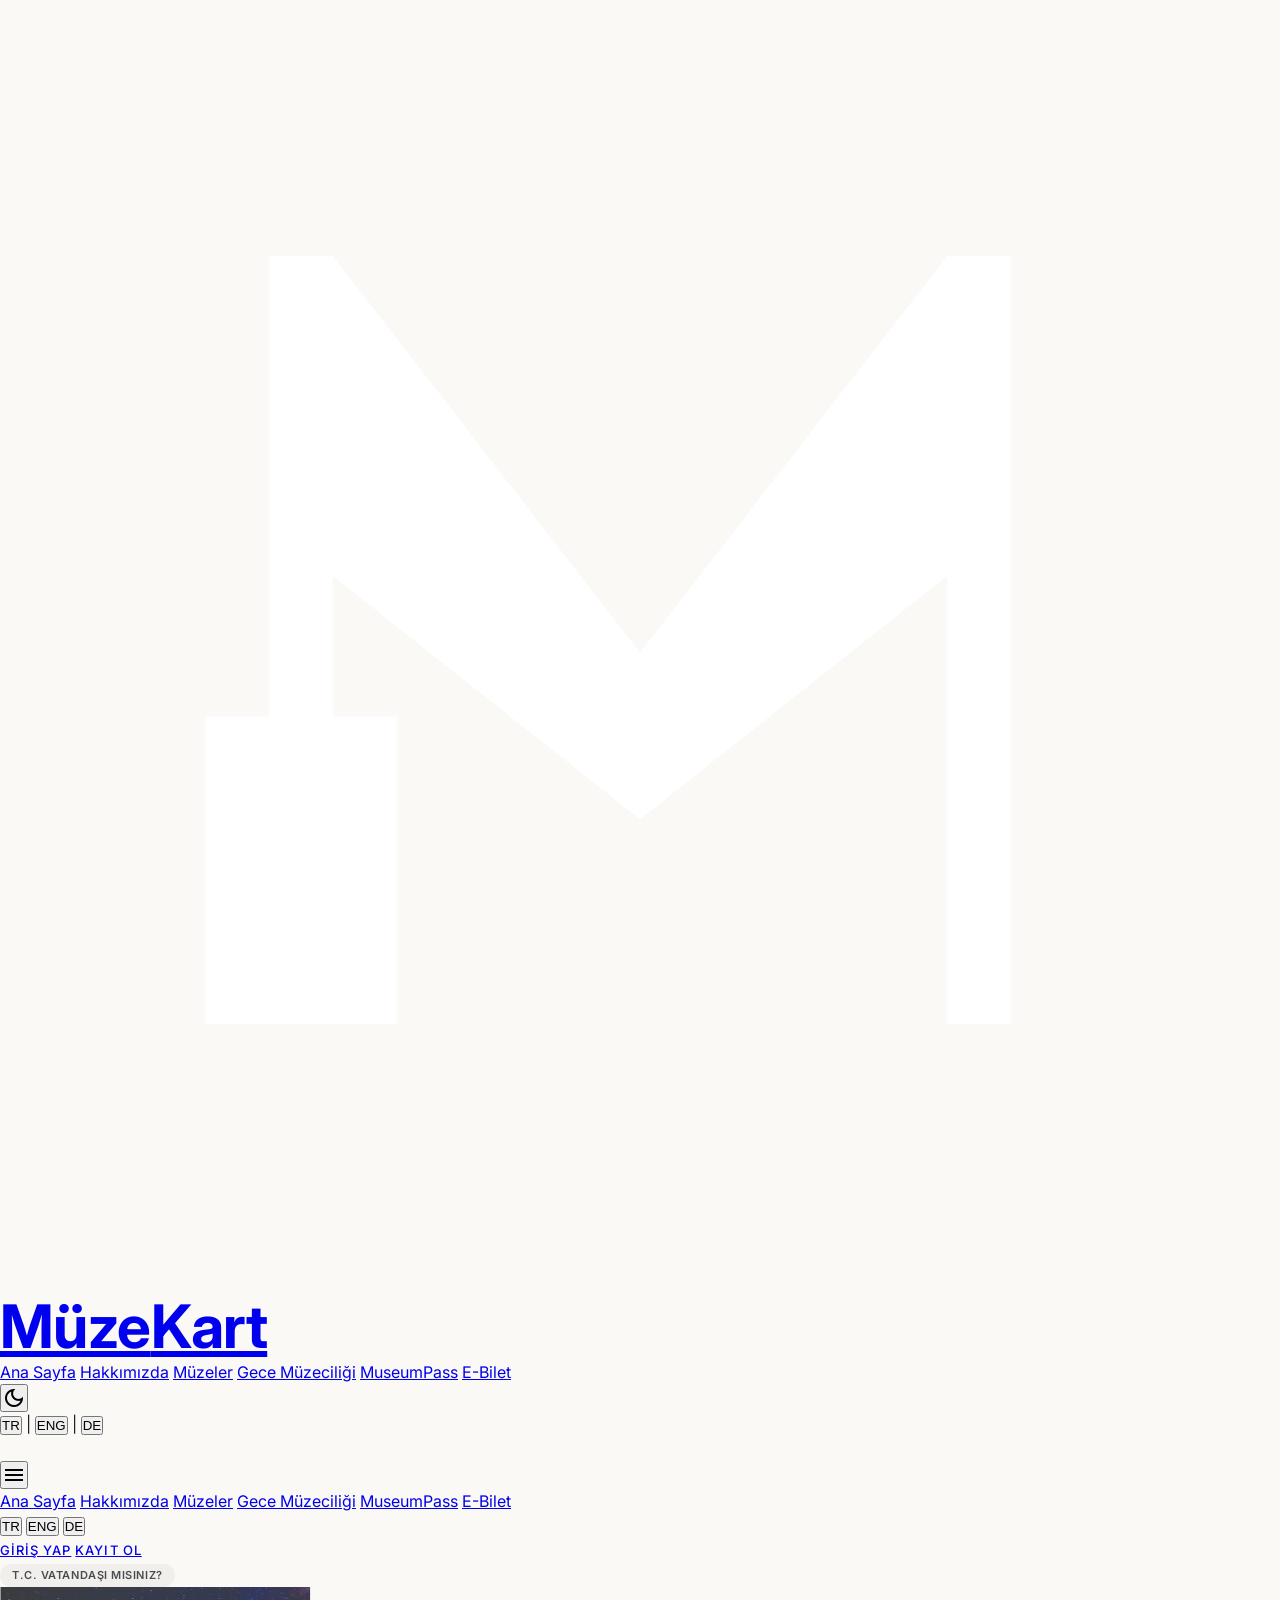
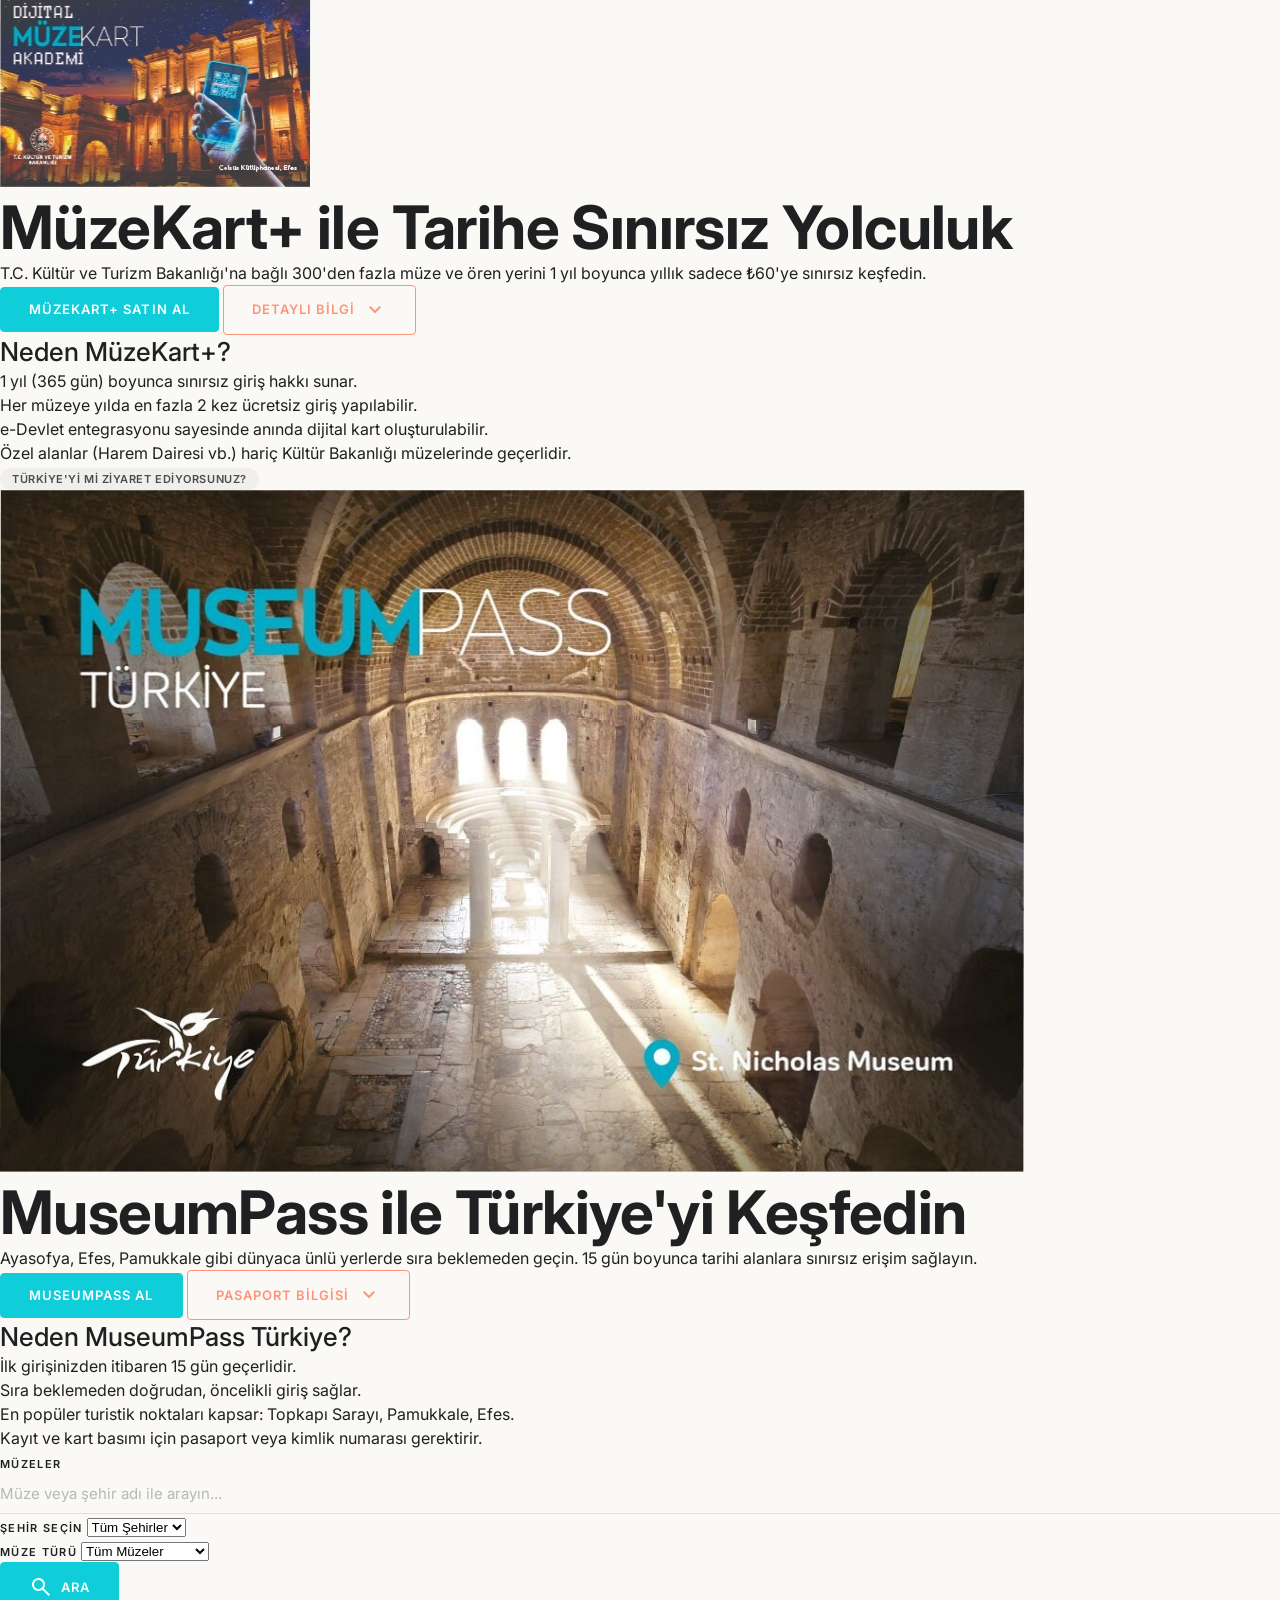
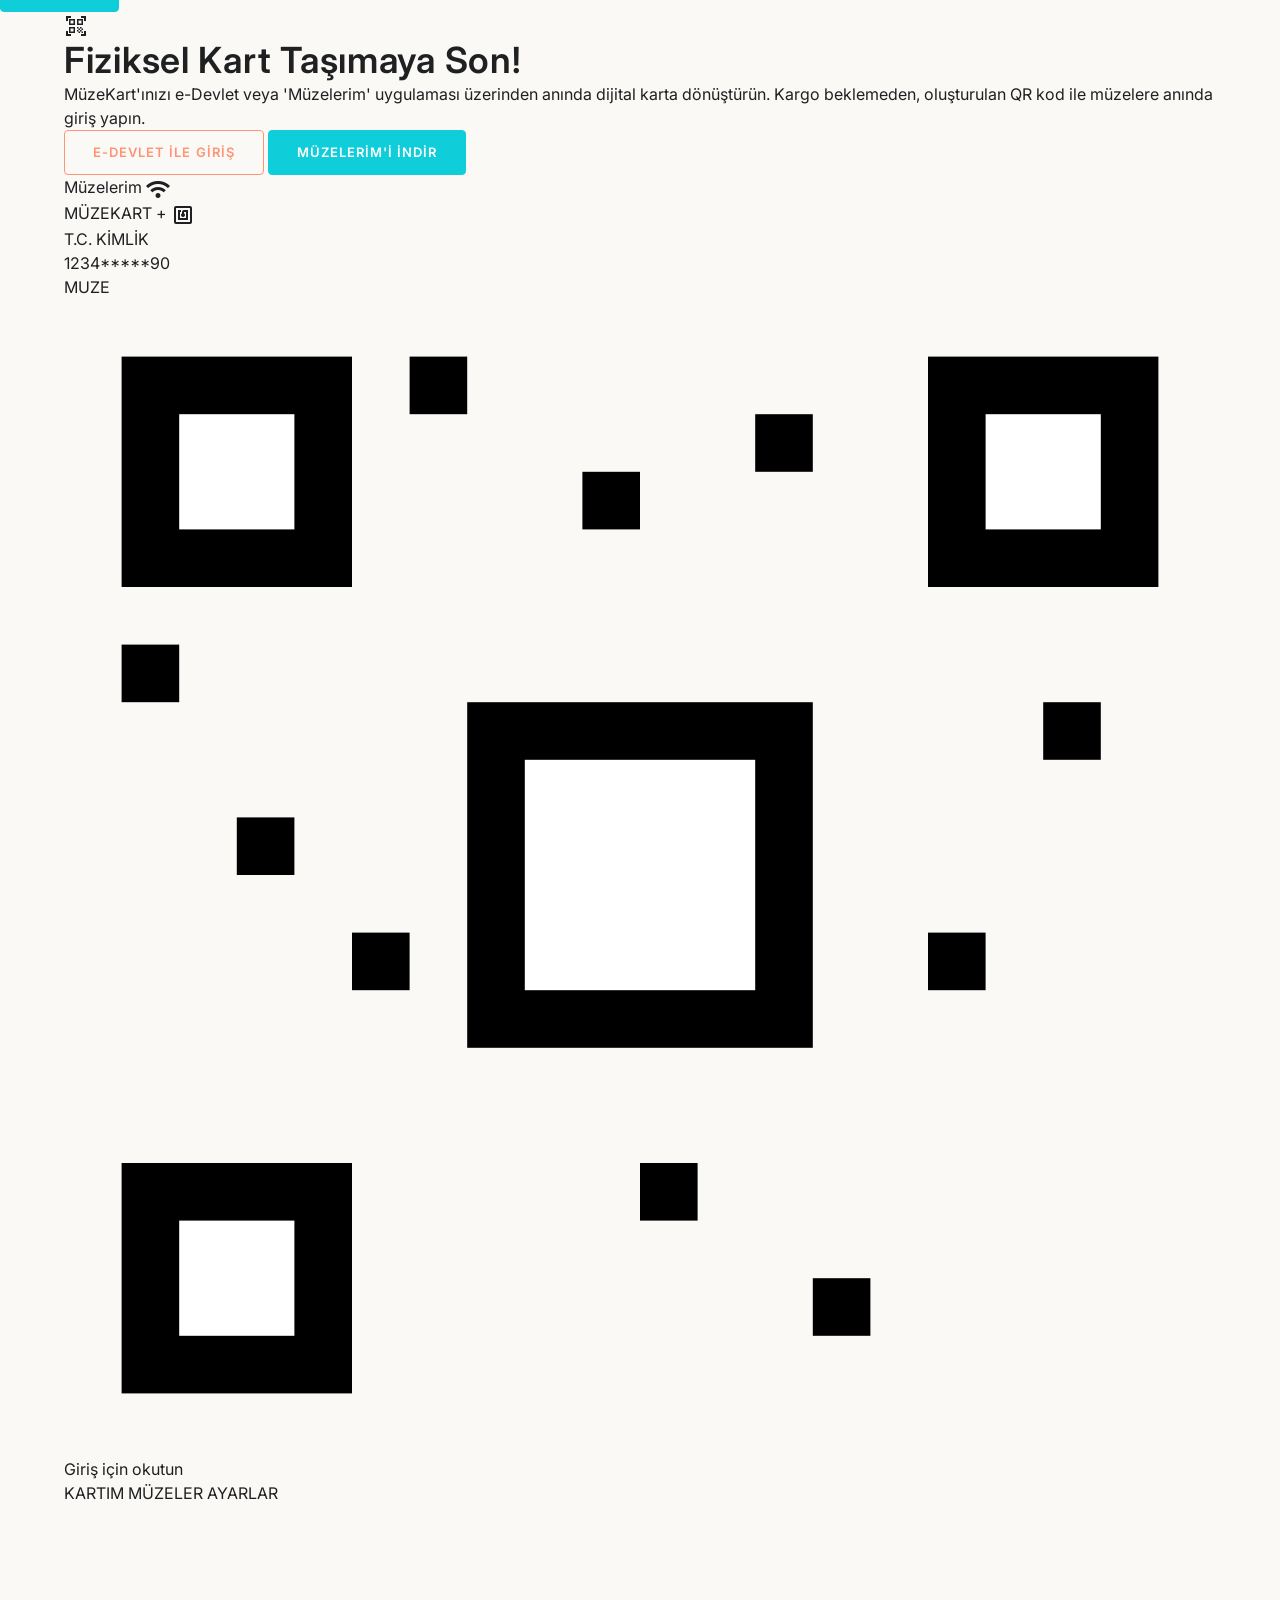
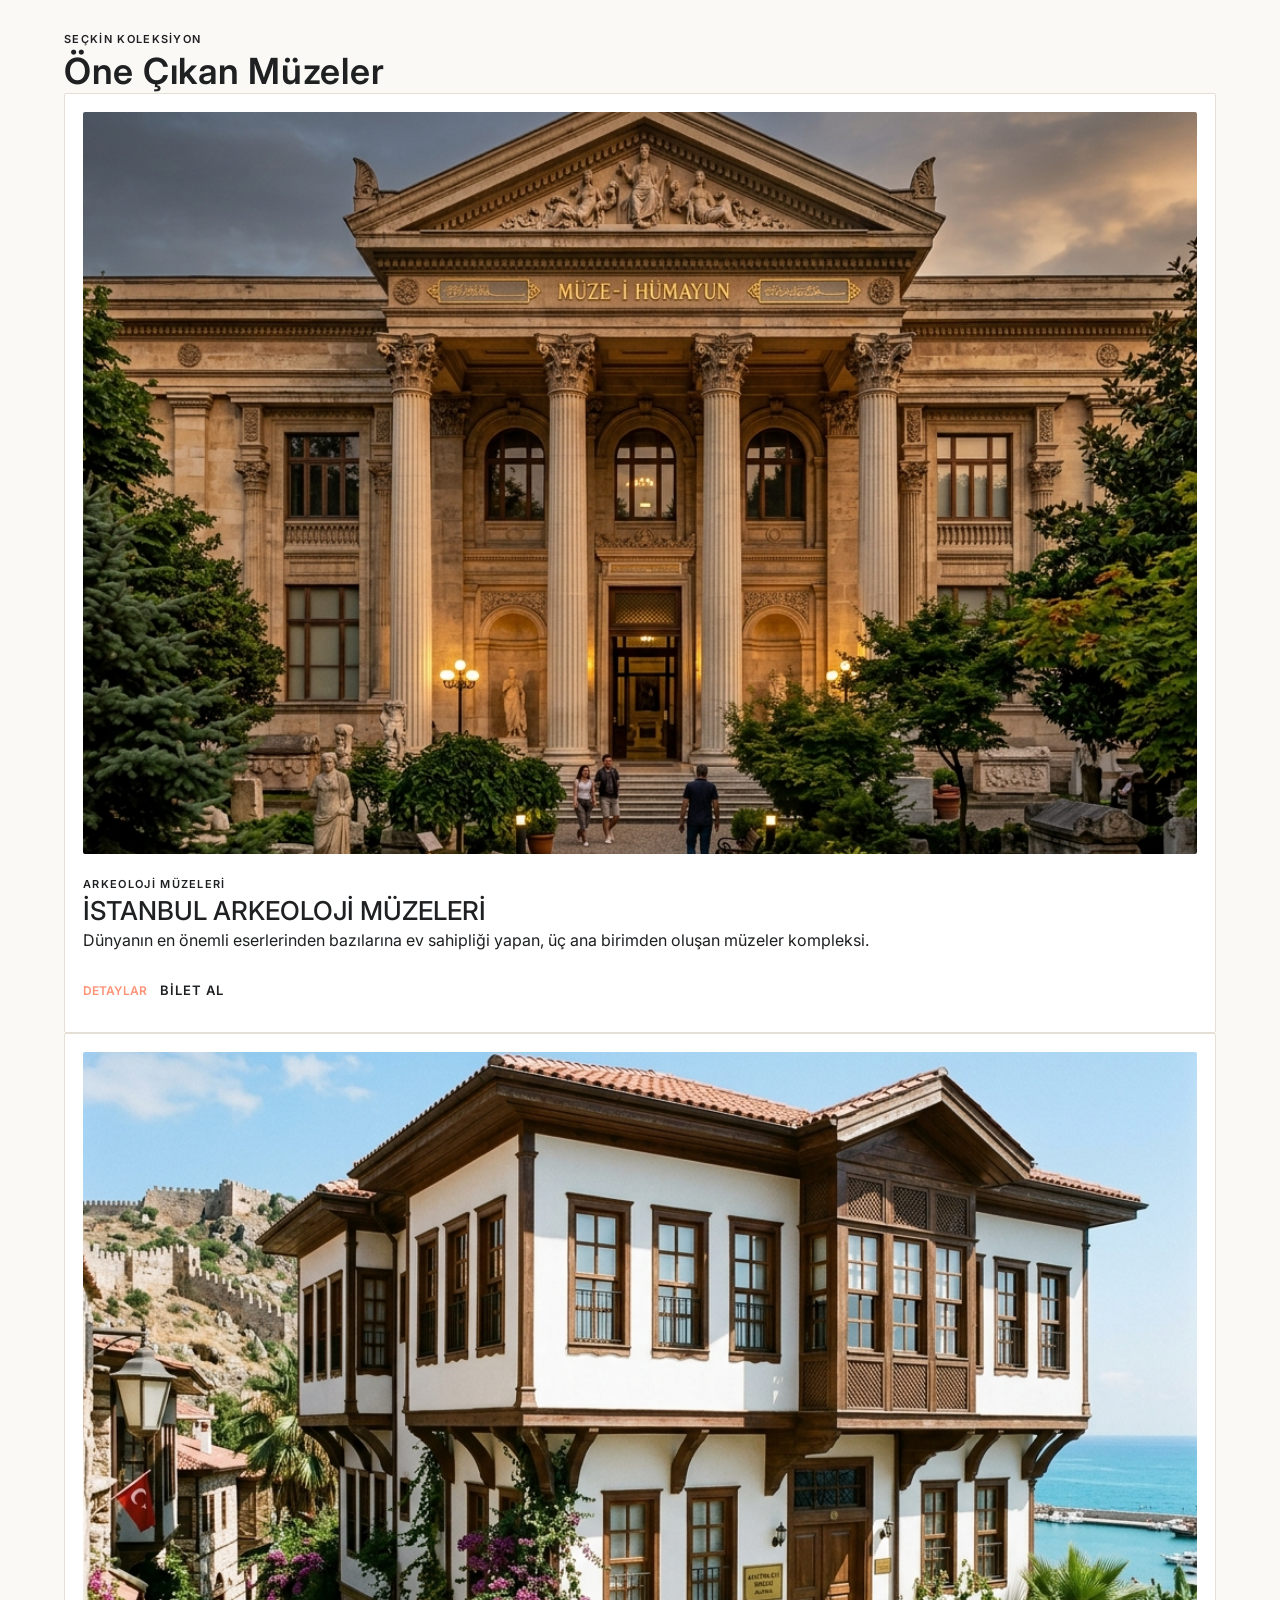
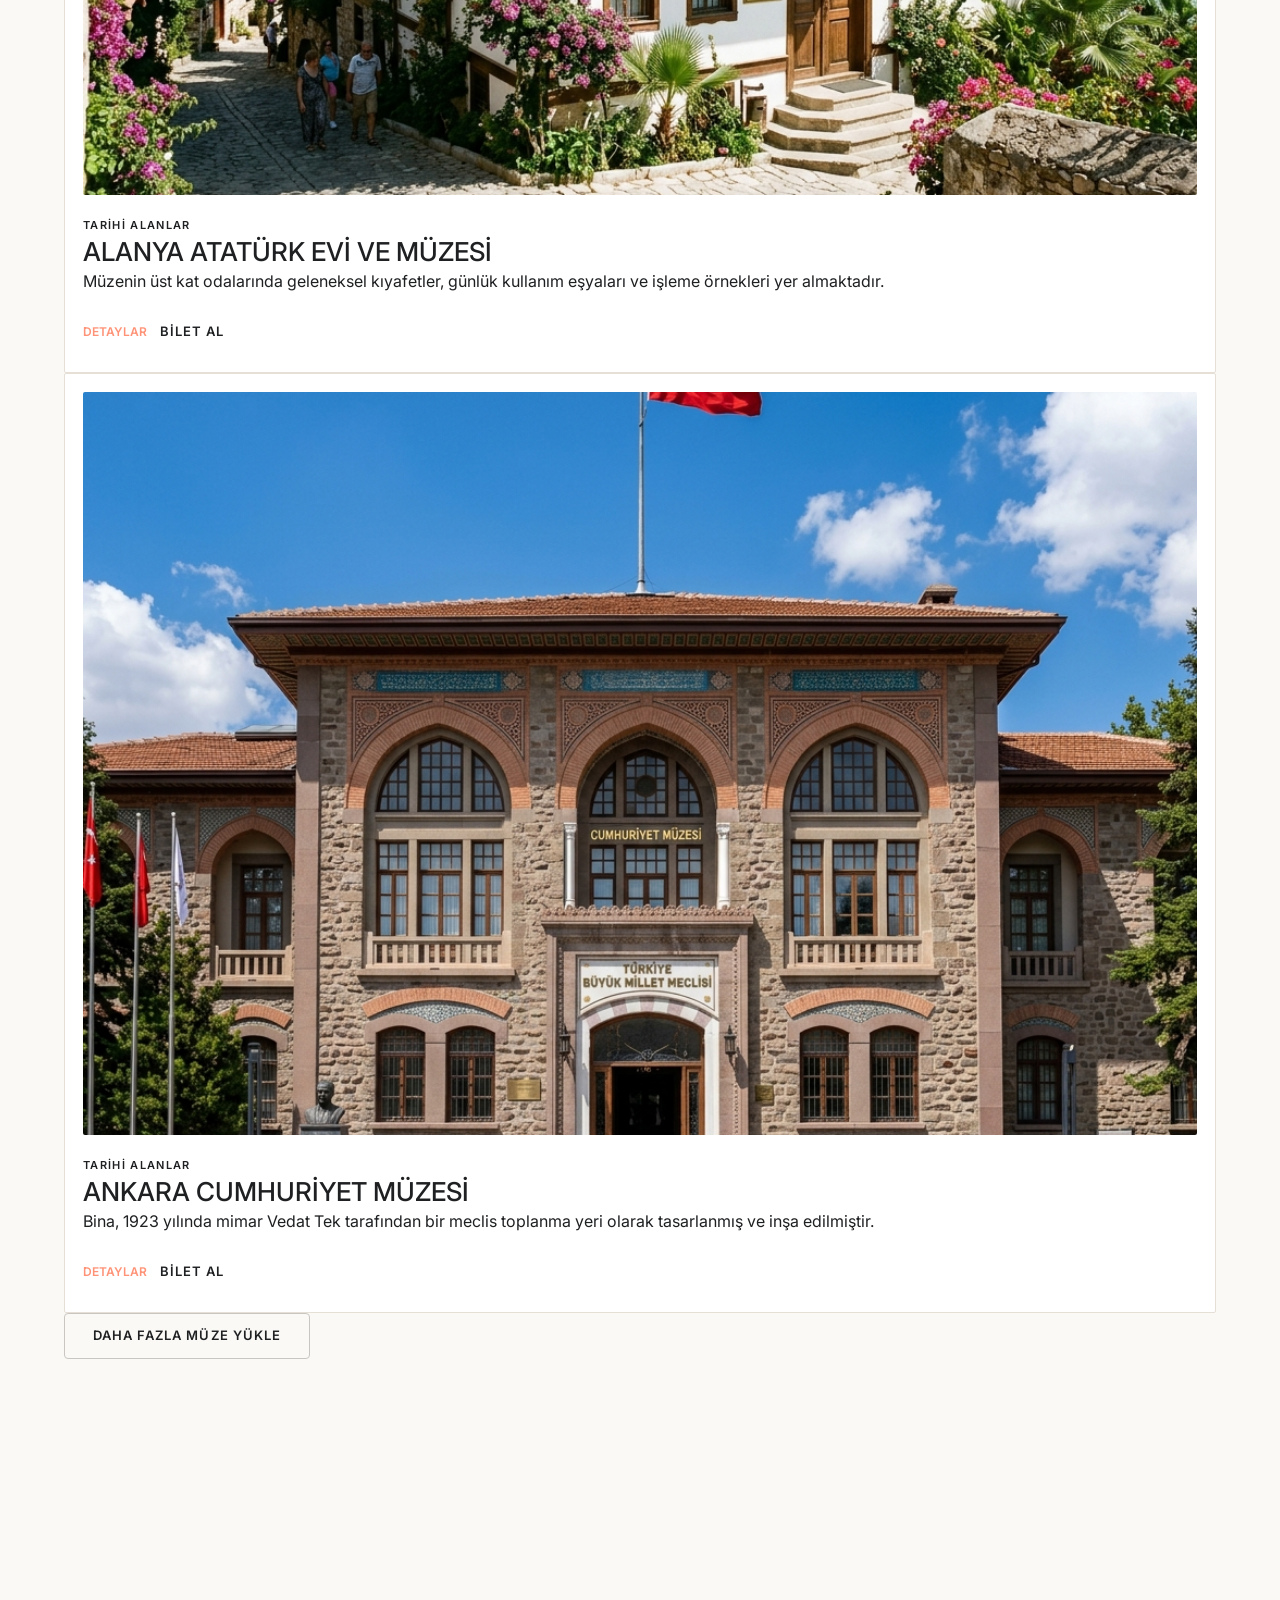
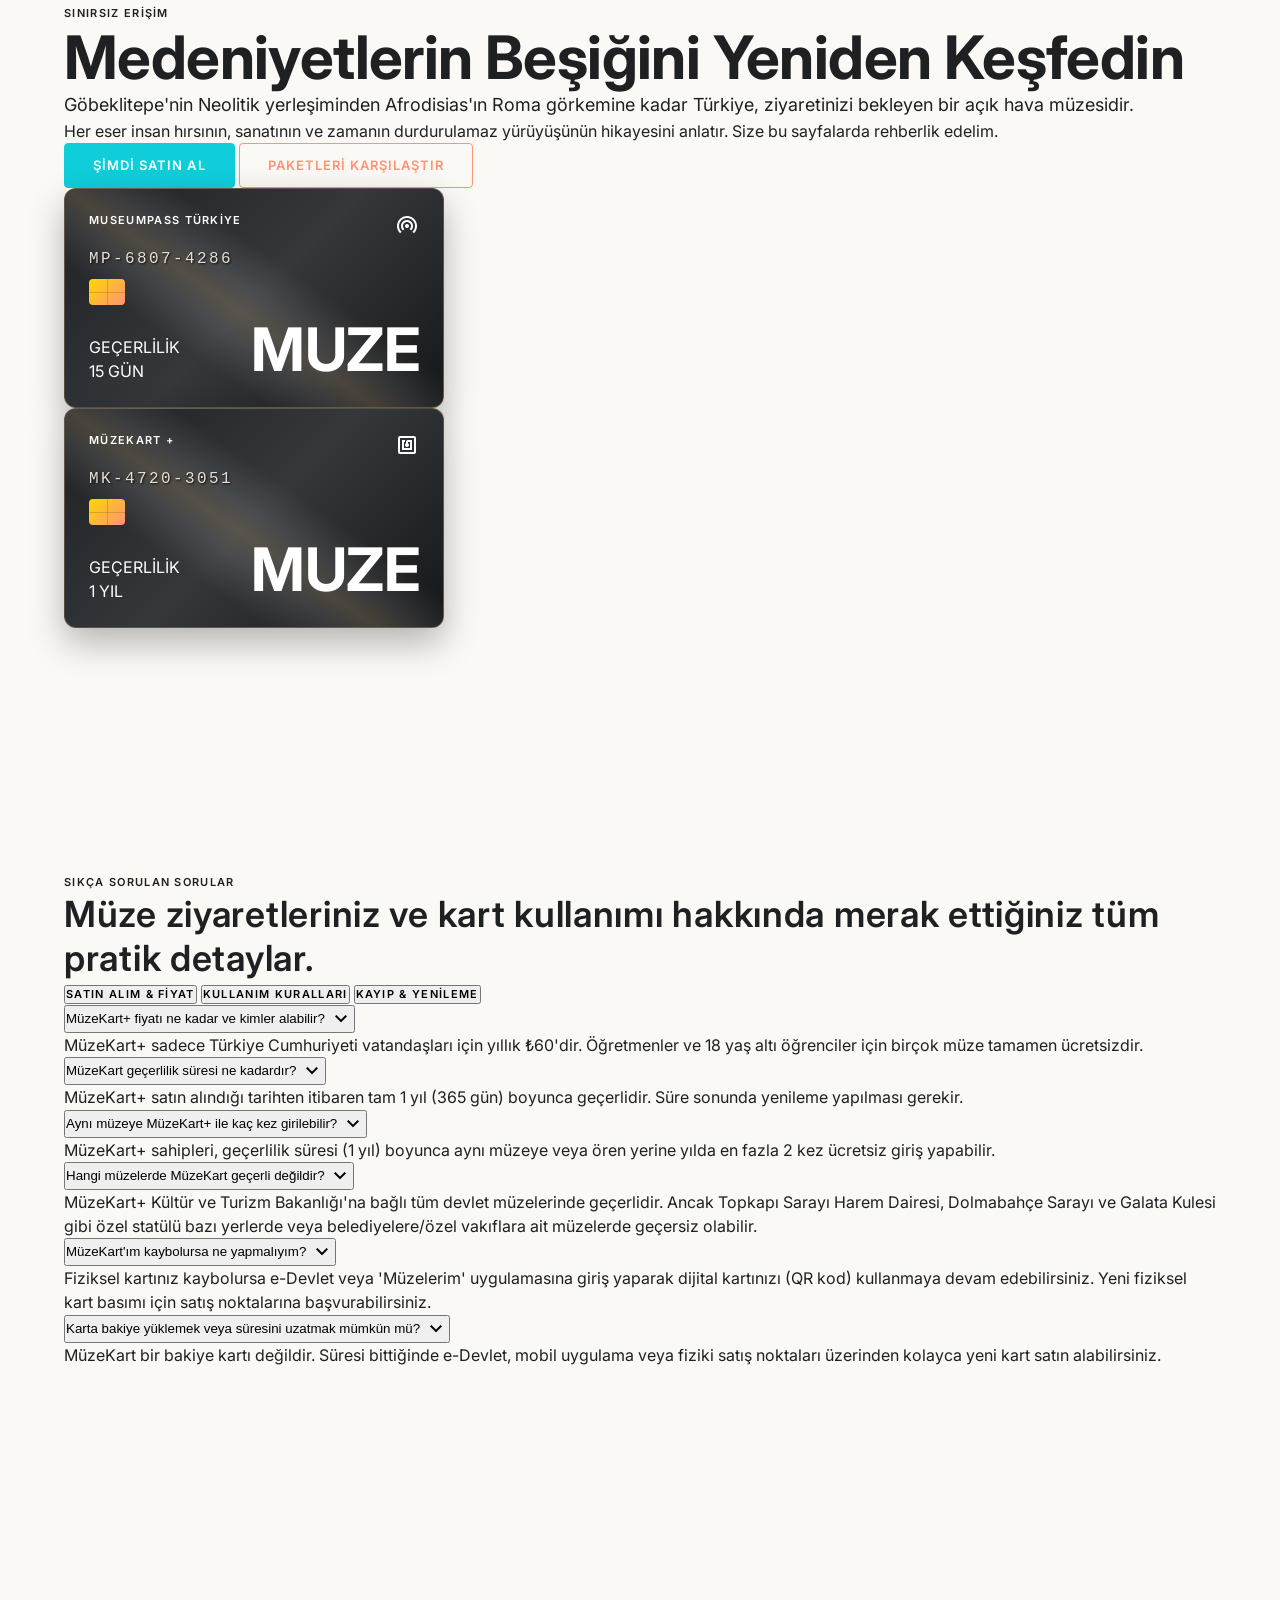
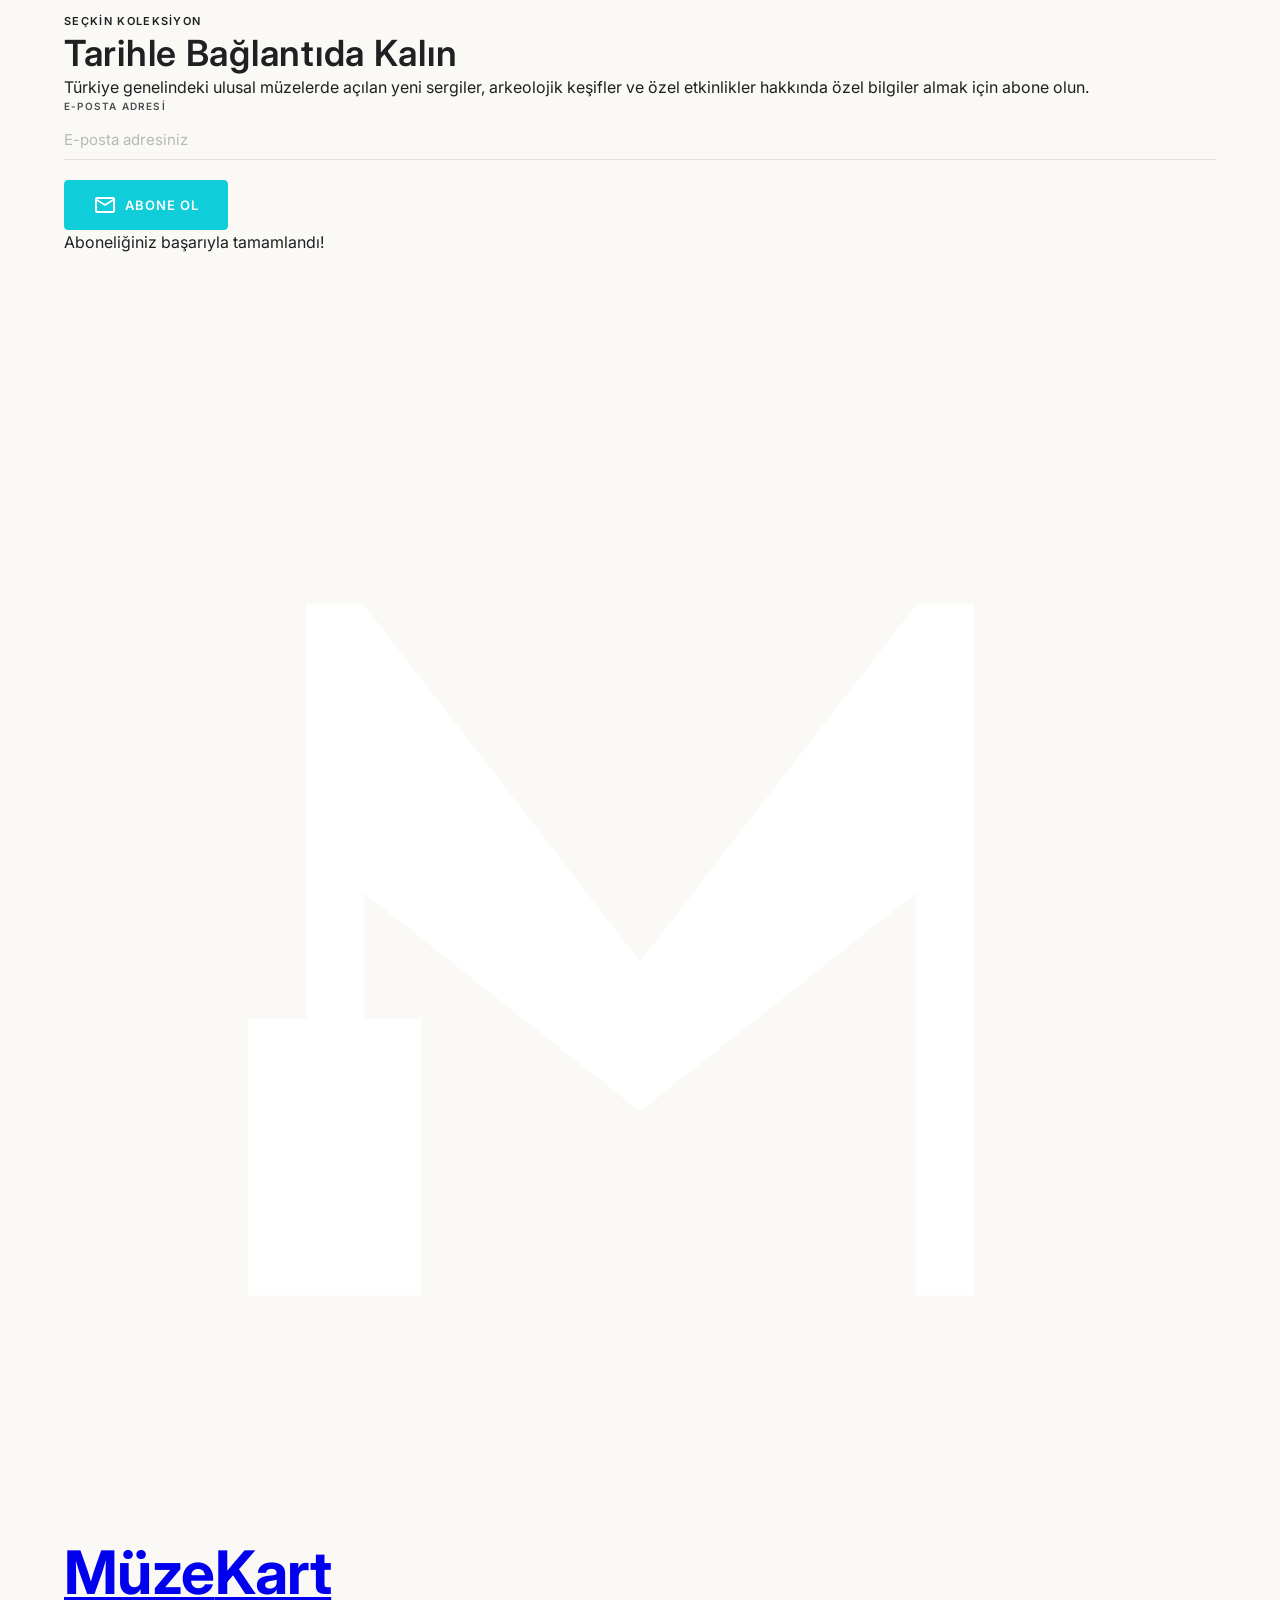
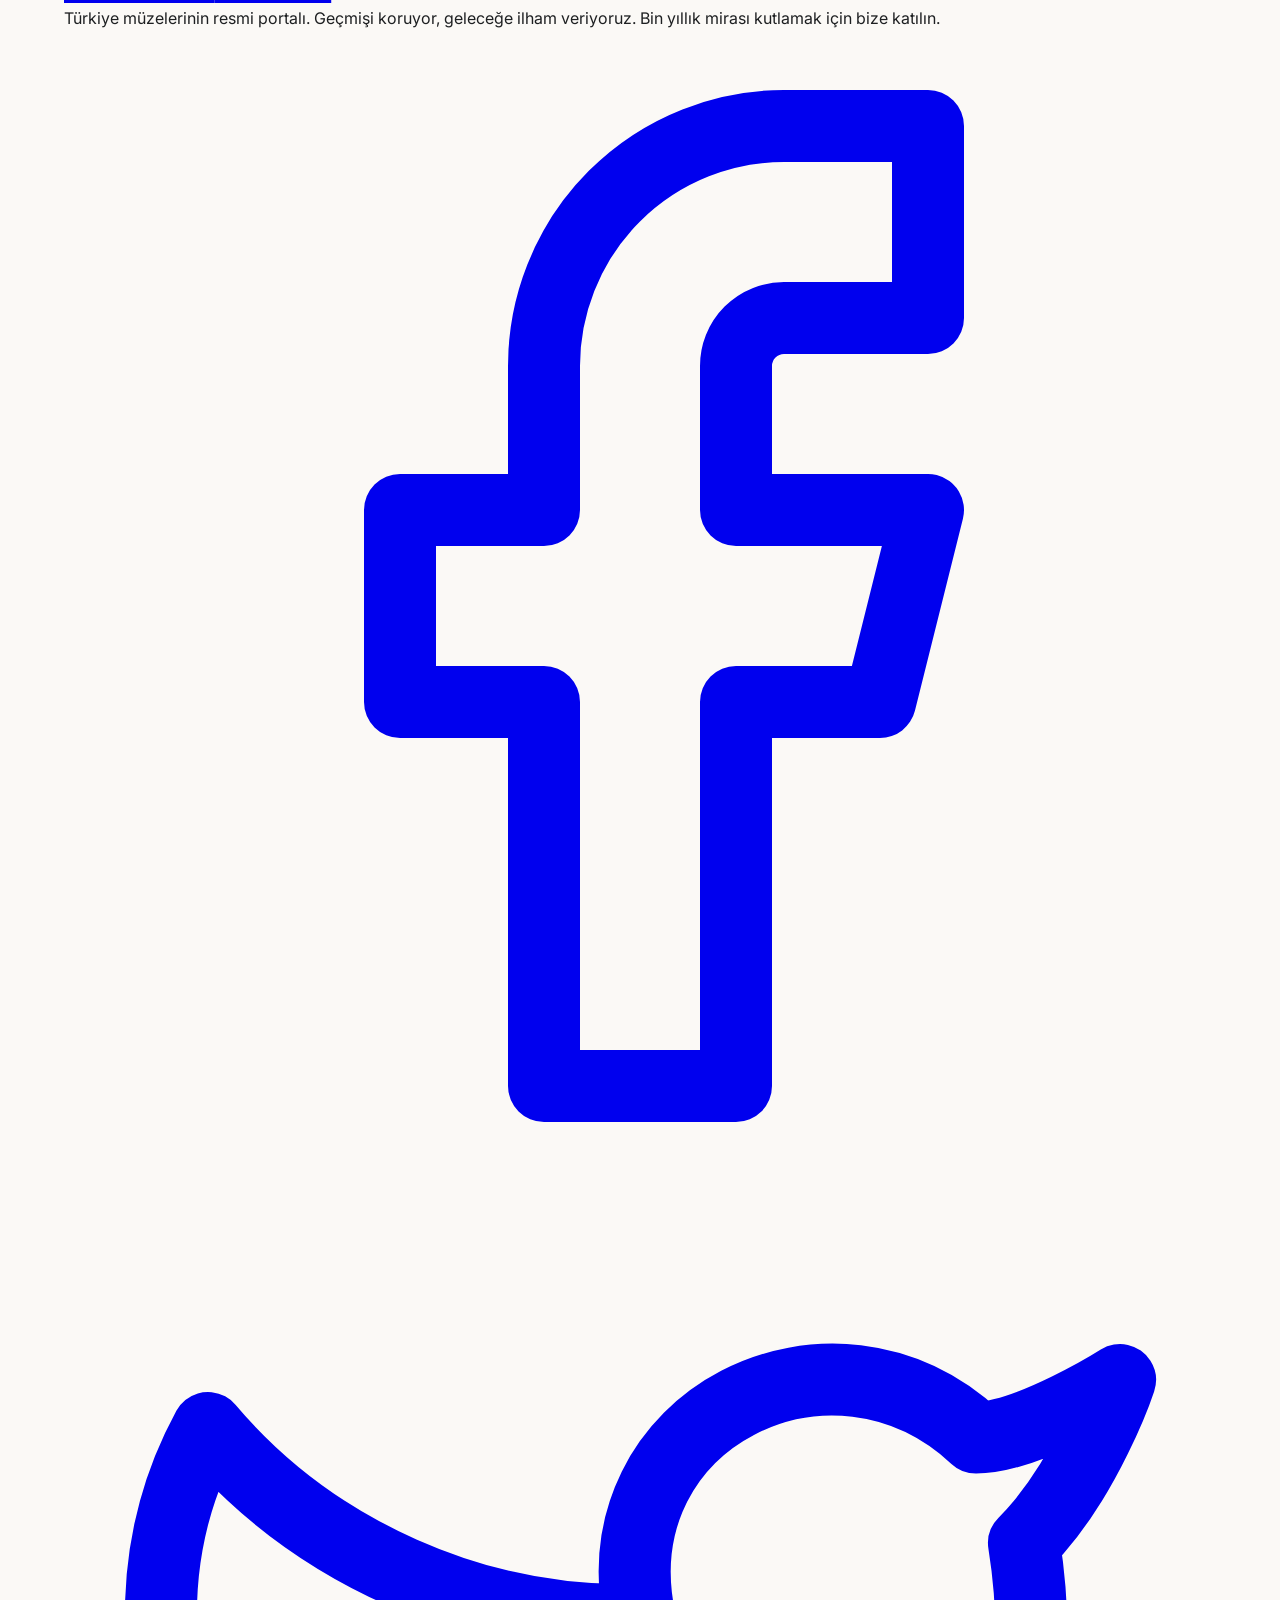
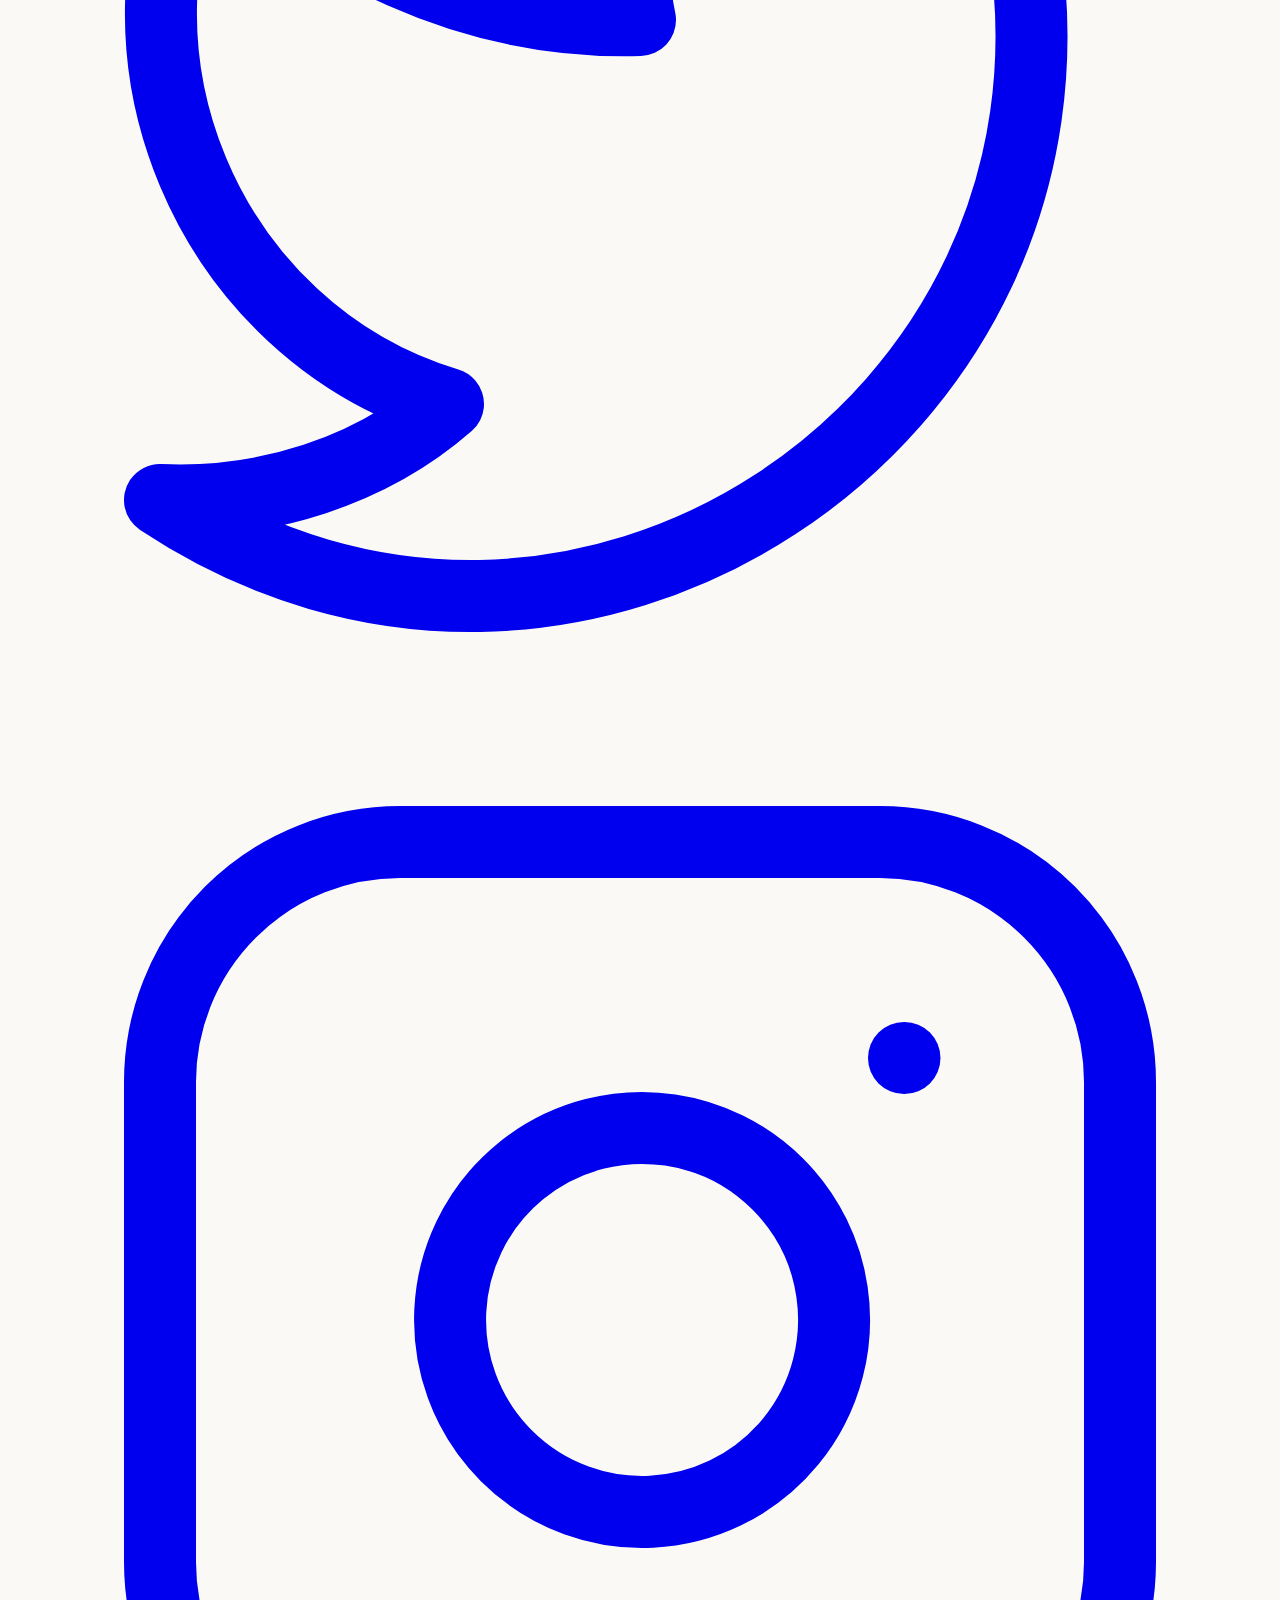
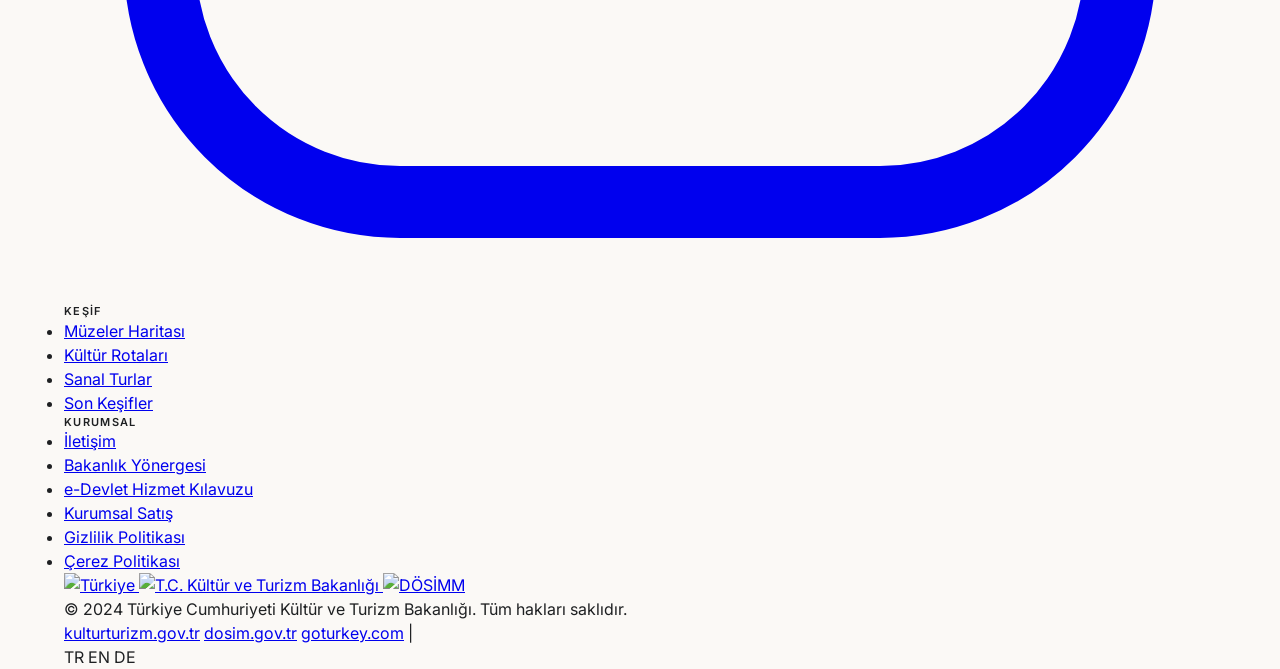
==== commit cafbe9f4: "Update browser tab titles to MüzeKart | redesign and revert header text changes" ====
--- a/index.html
+++ b/index.html
@@ -4,7 +4,7 @@
     <link rel="icon" type="image/png" href="assets/images/new_logo.png"/>
     <meta charset="utf-8"/>
     <meta content="width=device-width, initial-scale=1.0" name="viewport"/>
-    <title>MUZE | Türkiye'nin Zaman Yolculuğu Portalına Hoş Geldiniz</title>
+    <title>MüzeKart | redesign</title>
     <script src="theme.js"></script>
     <script src="translations.js"></script>
     <script src="https://cdn.tailwindcss.com?plugins=forms,container-queries"></script>
@@ -80,7 +80,7 @@
                     <circle cx="50" cy="50" r="45" class="fill-black stroke-black dark:fill-none dark:stroke-white transition-all duration-300" stroke-width="6"/>
                     <path d="M16 80V56H21V20H26L50 51L74 20H79V80H74V45L50 64L26 45V56H31V80H16Z" fill="white"/>
                 </svg>
-                <span><span class="text-primary">Müze</span><span class="text-deep-charcoal dark:text-white">Kart</span><span class="text-xs md:text-sm text-stone-gray dark:text-stone-gray/60 font-light tracking-normal ml-1.5">| redesign</span></span>
+                <span><span class="text-primary">Müze</span><span class="text-deep-charcoal dark:text-white">Kart</span></span>
             </a>
             <div class="hidden lg:flex gap-4 xl:gap-5 items-center">
                 <a class="text-on-surface hover:text-elegant-gold transition-colors font-body-md text-sm font-semibold whitespace-nowrap" href="index.html" data-i18n="nav_home">Home</a>
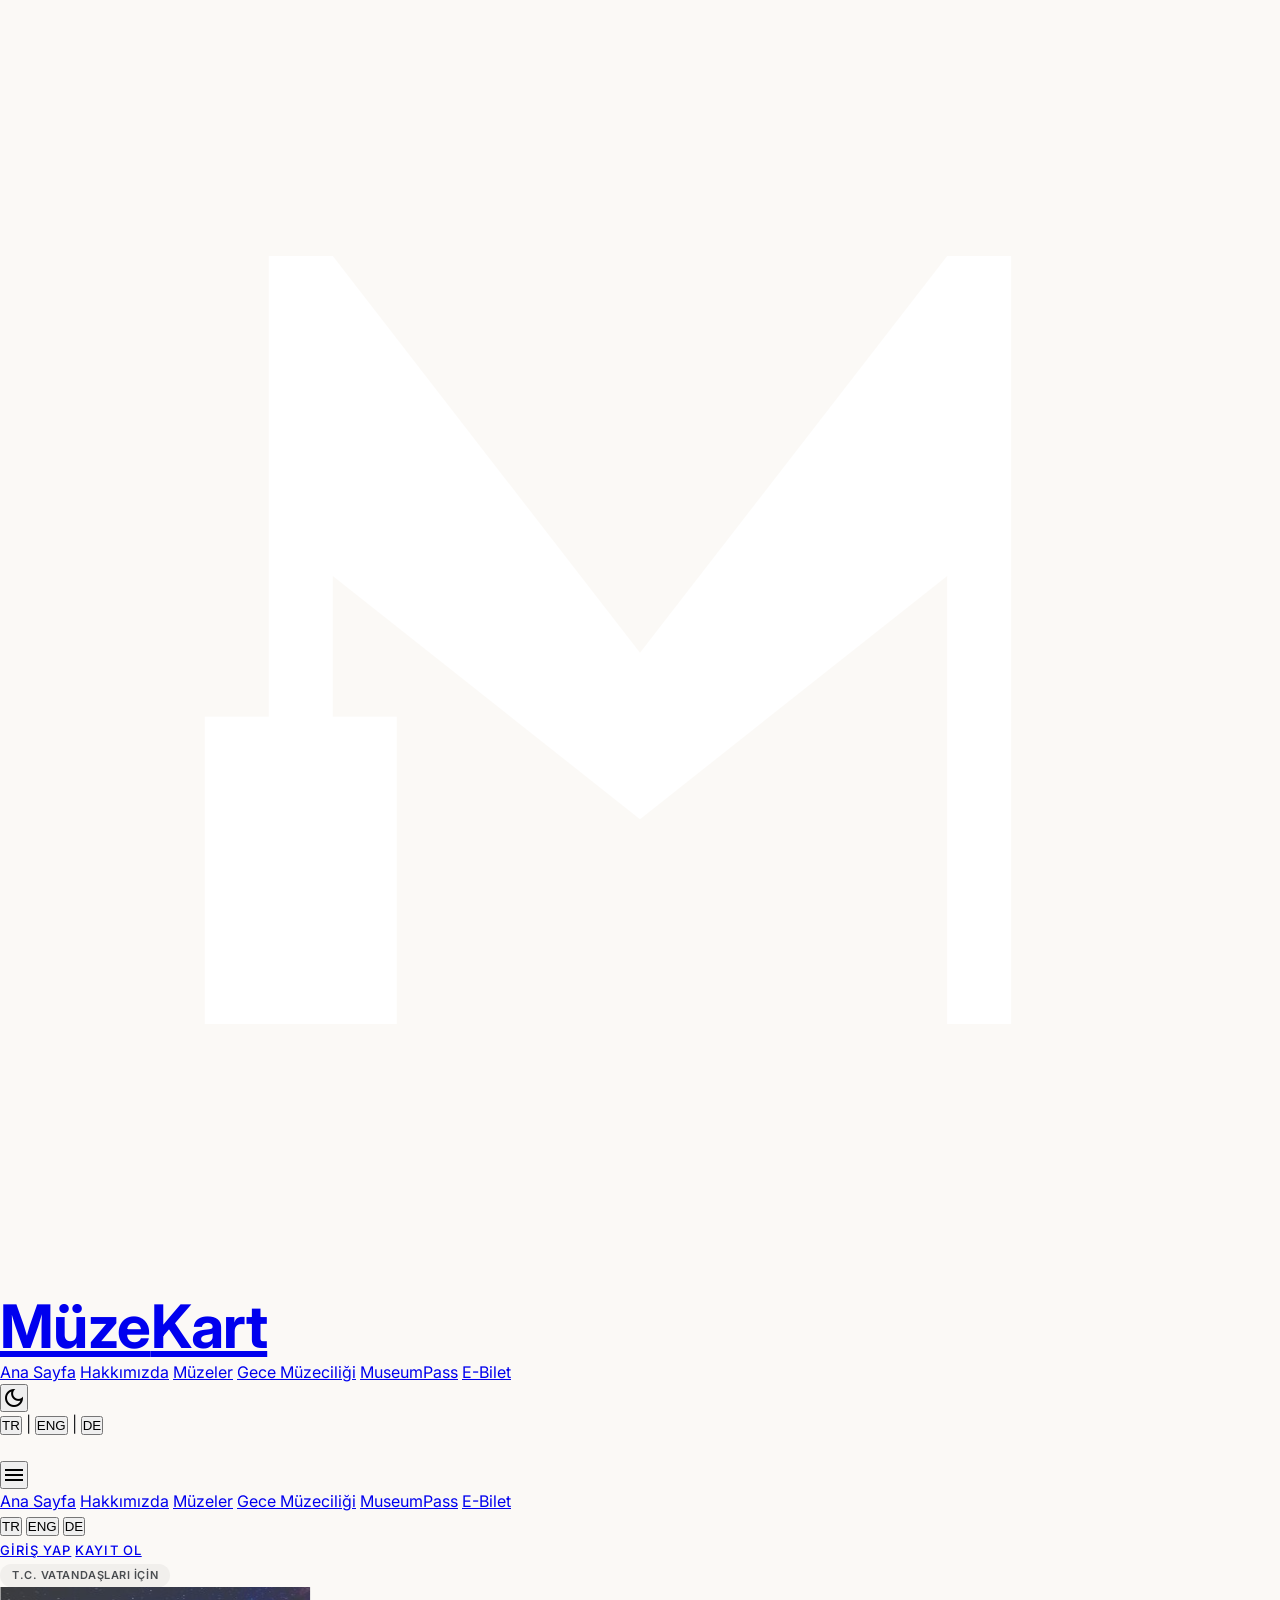
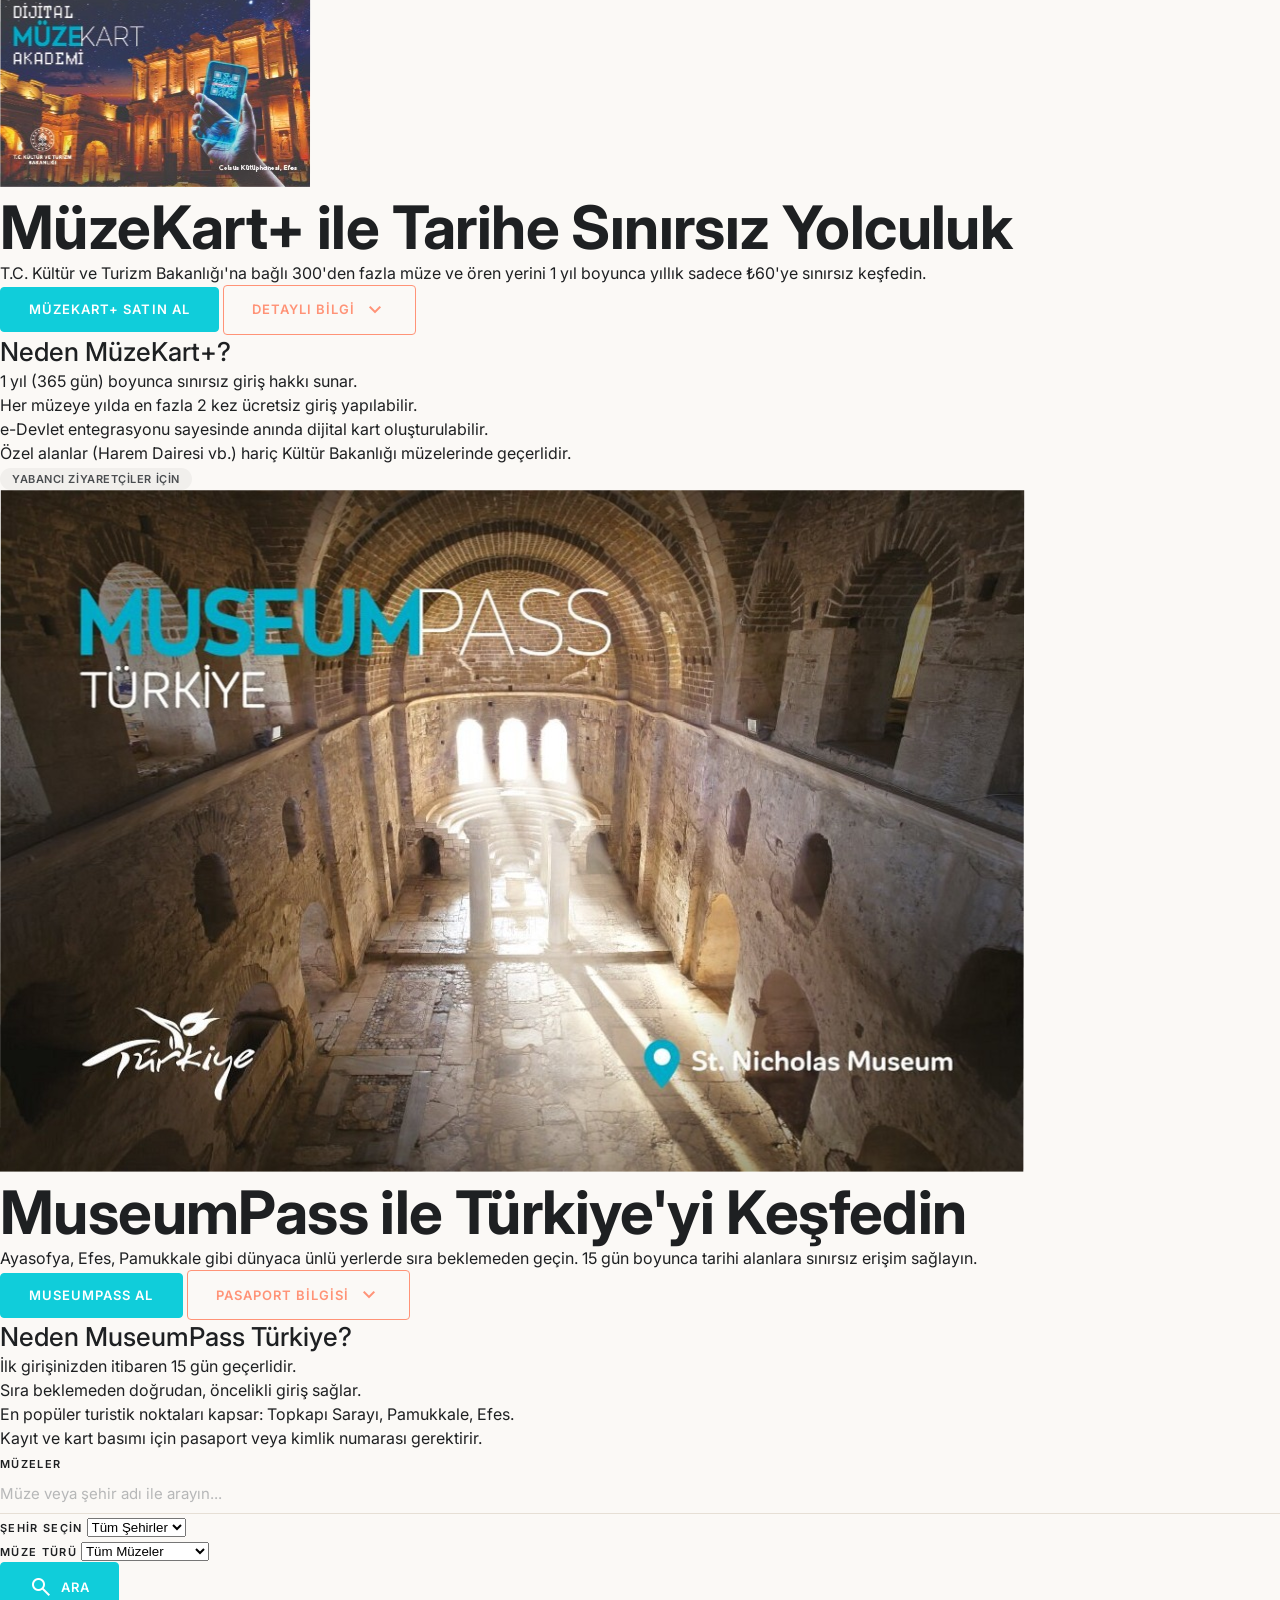
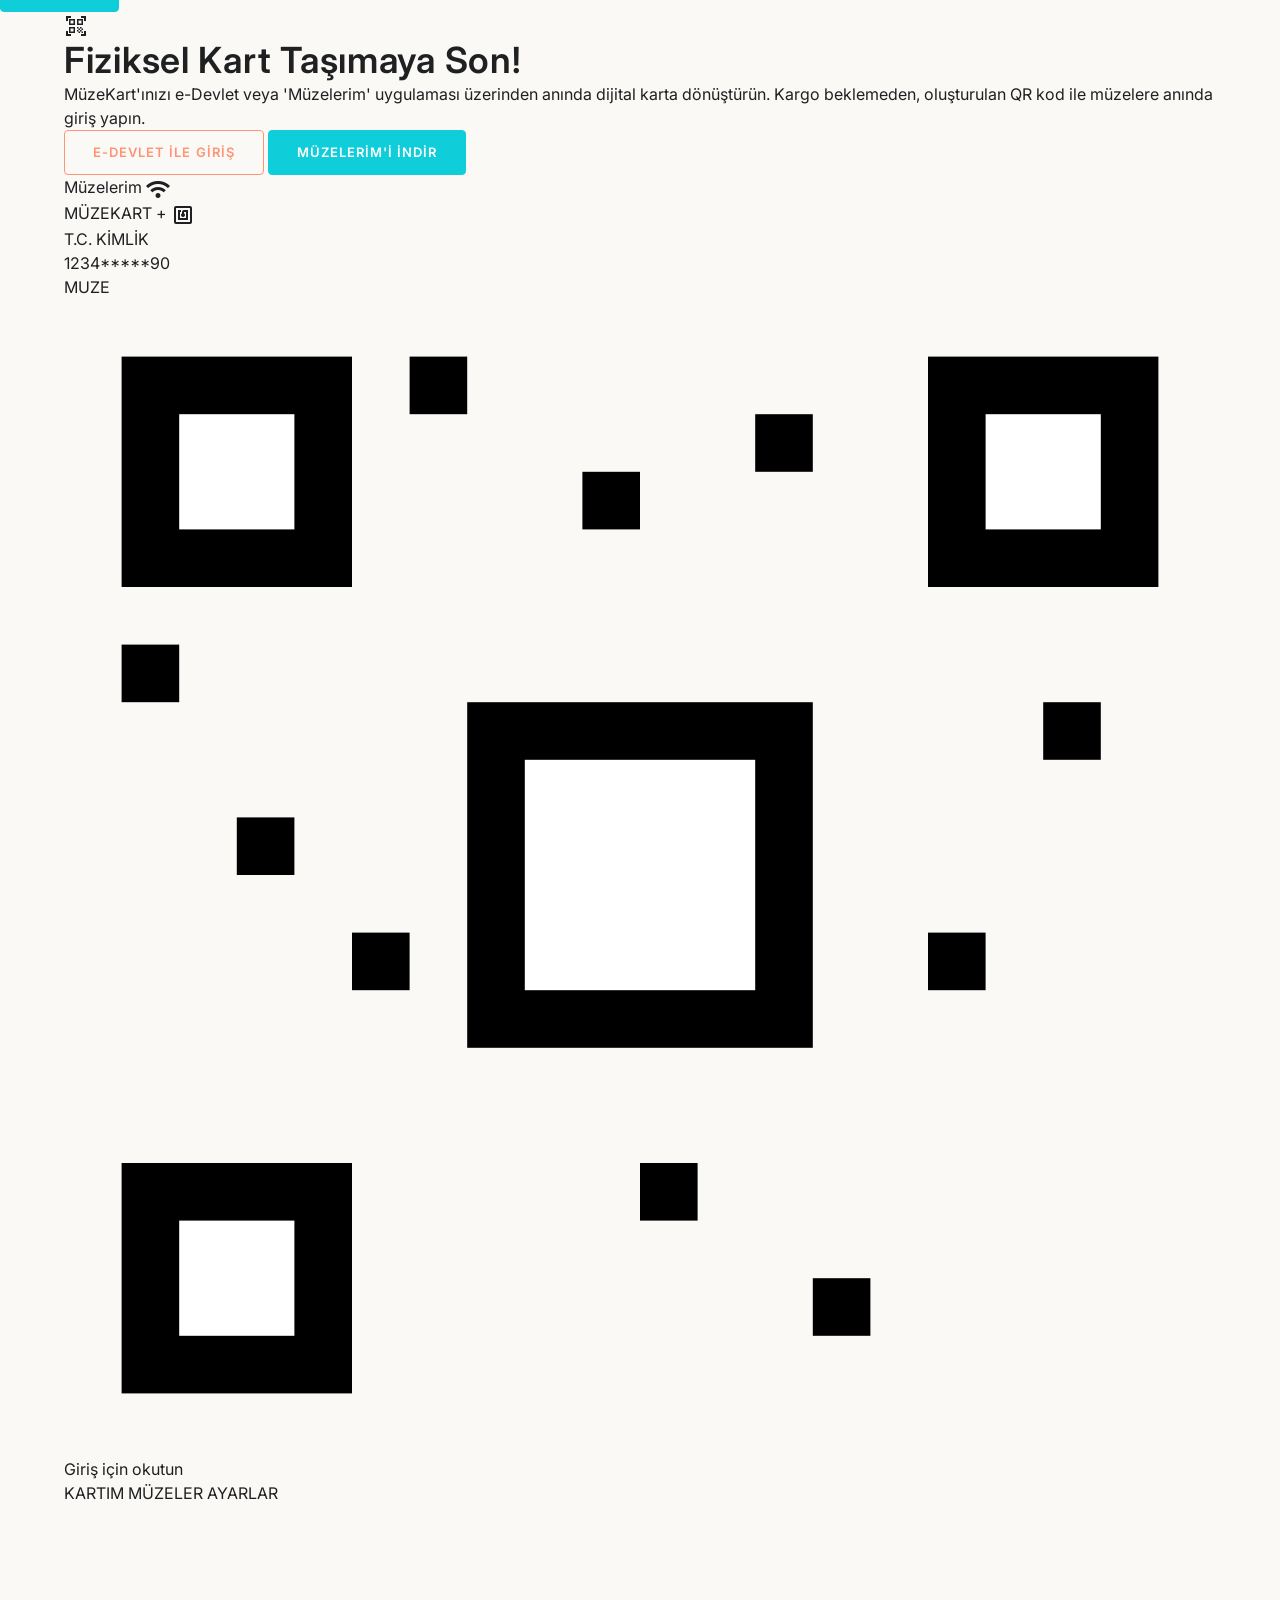
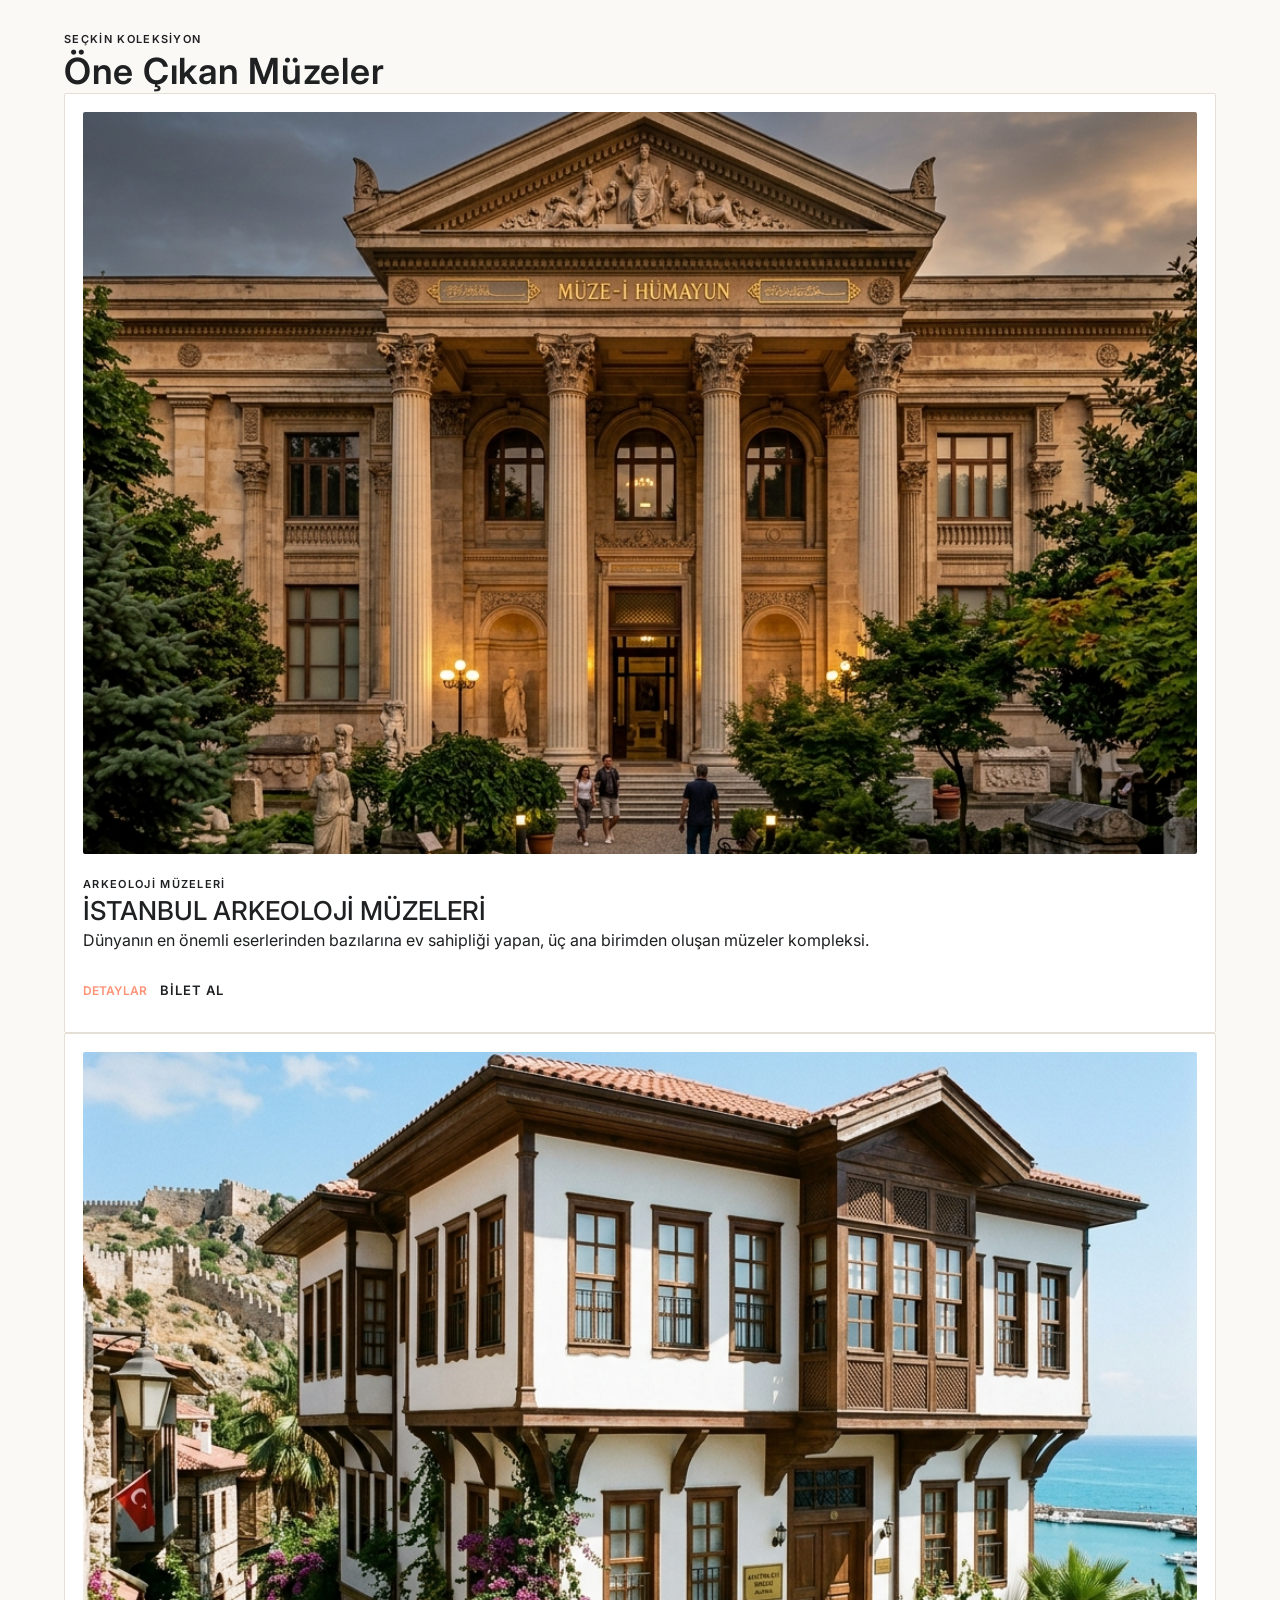
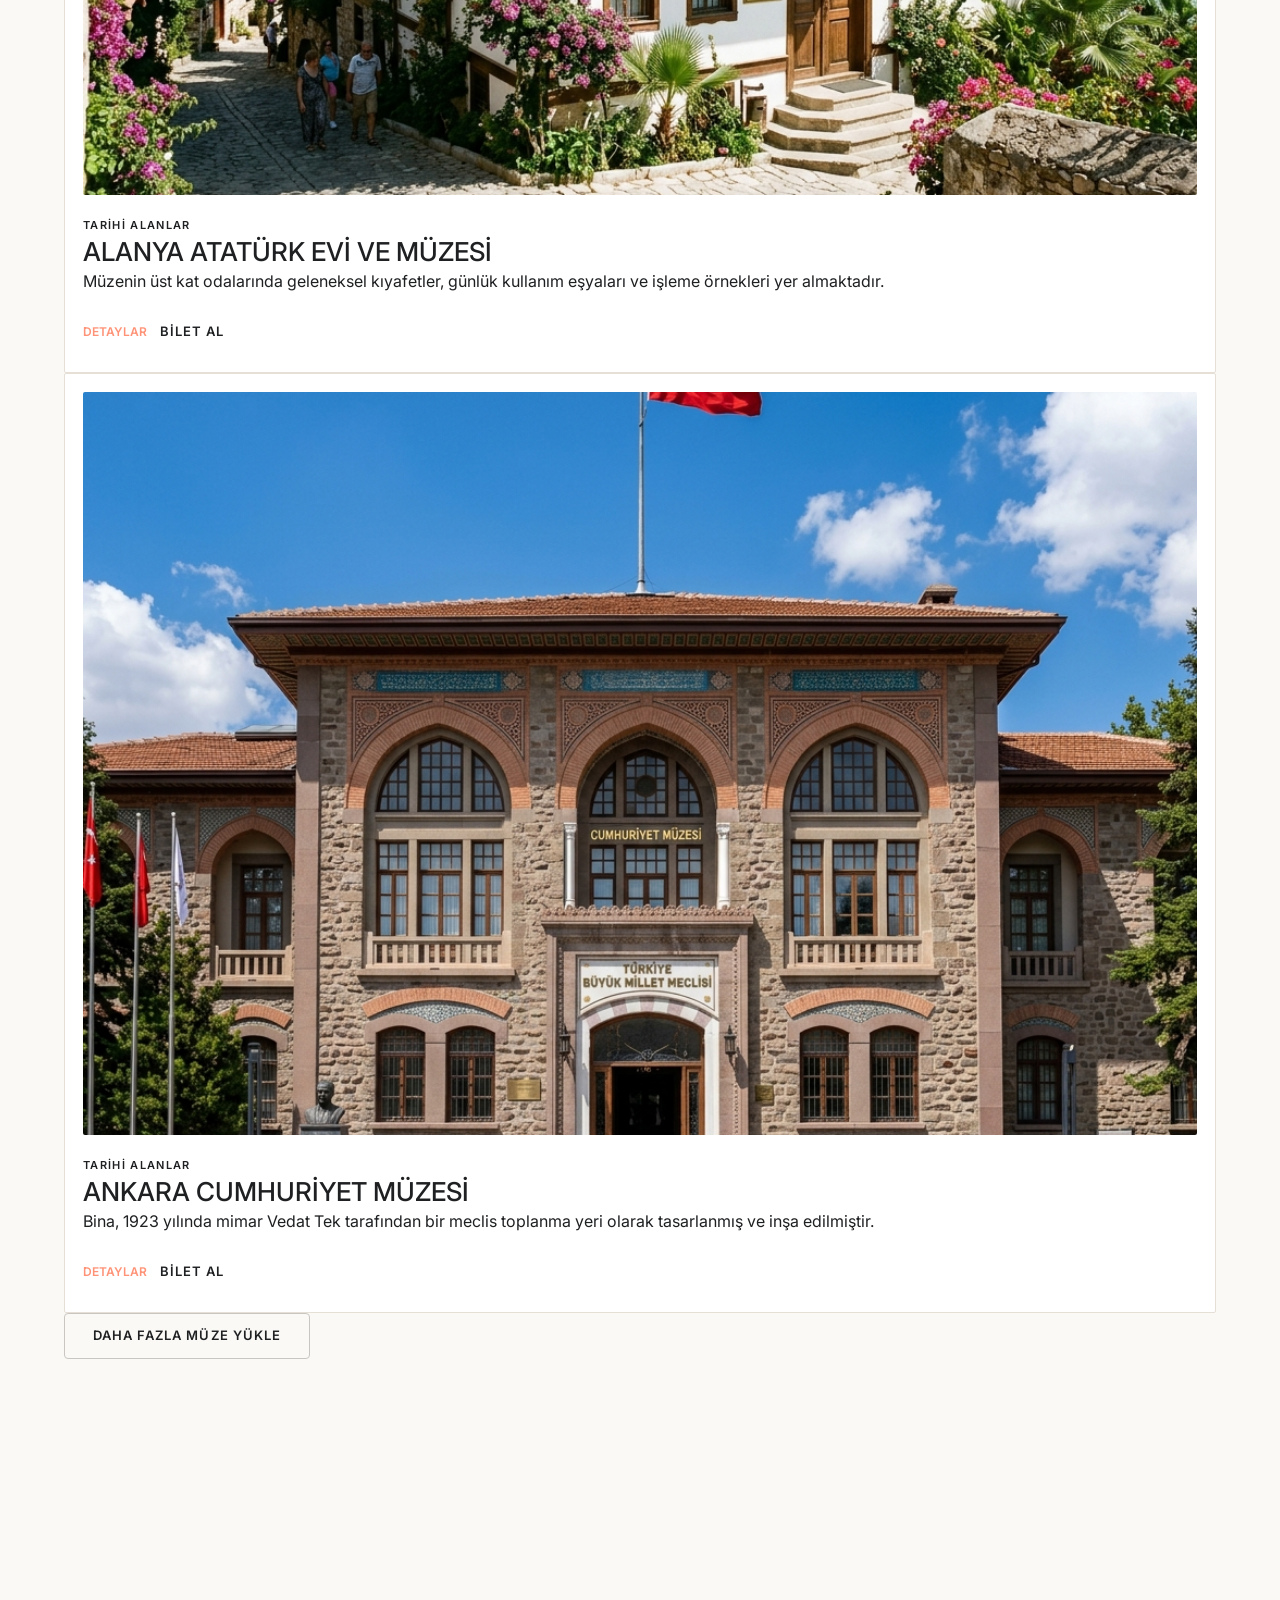
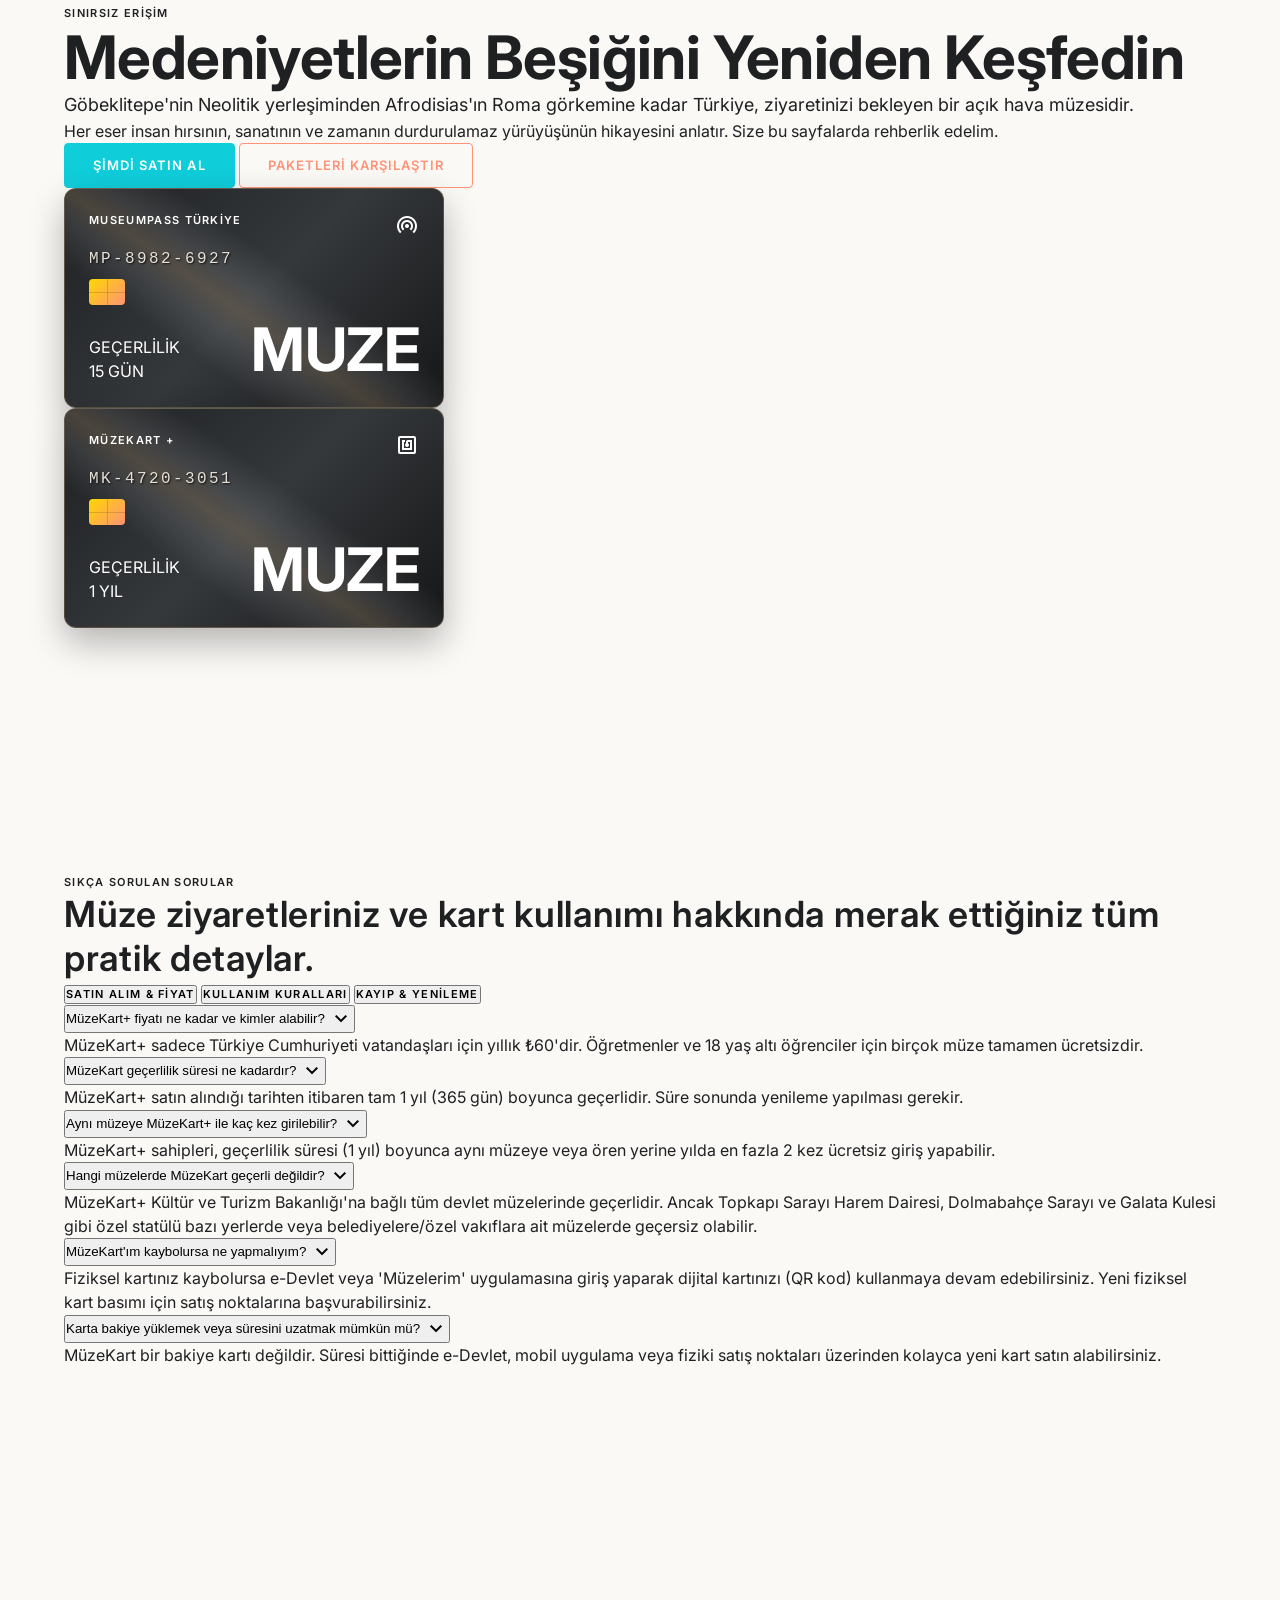
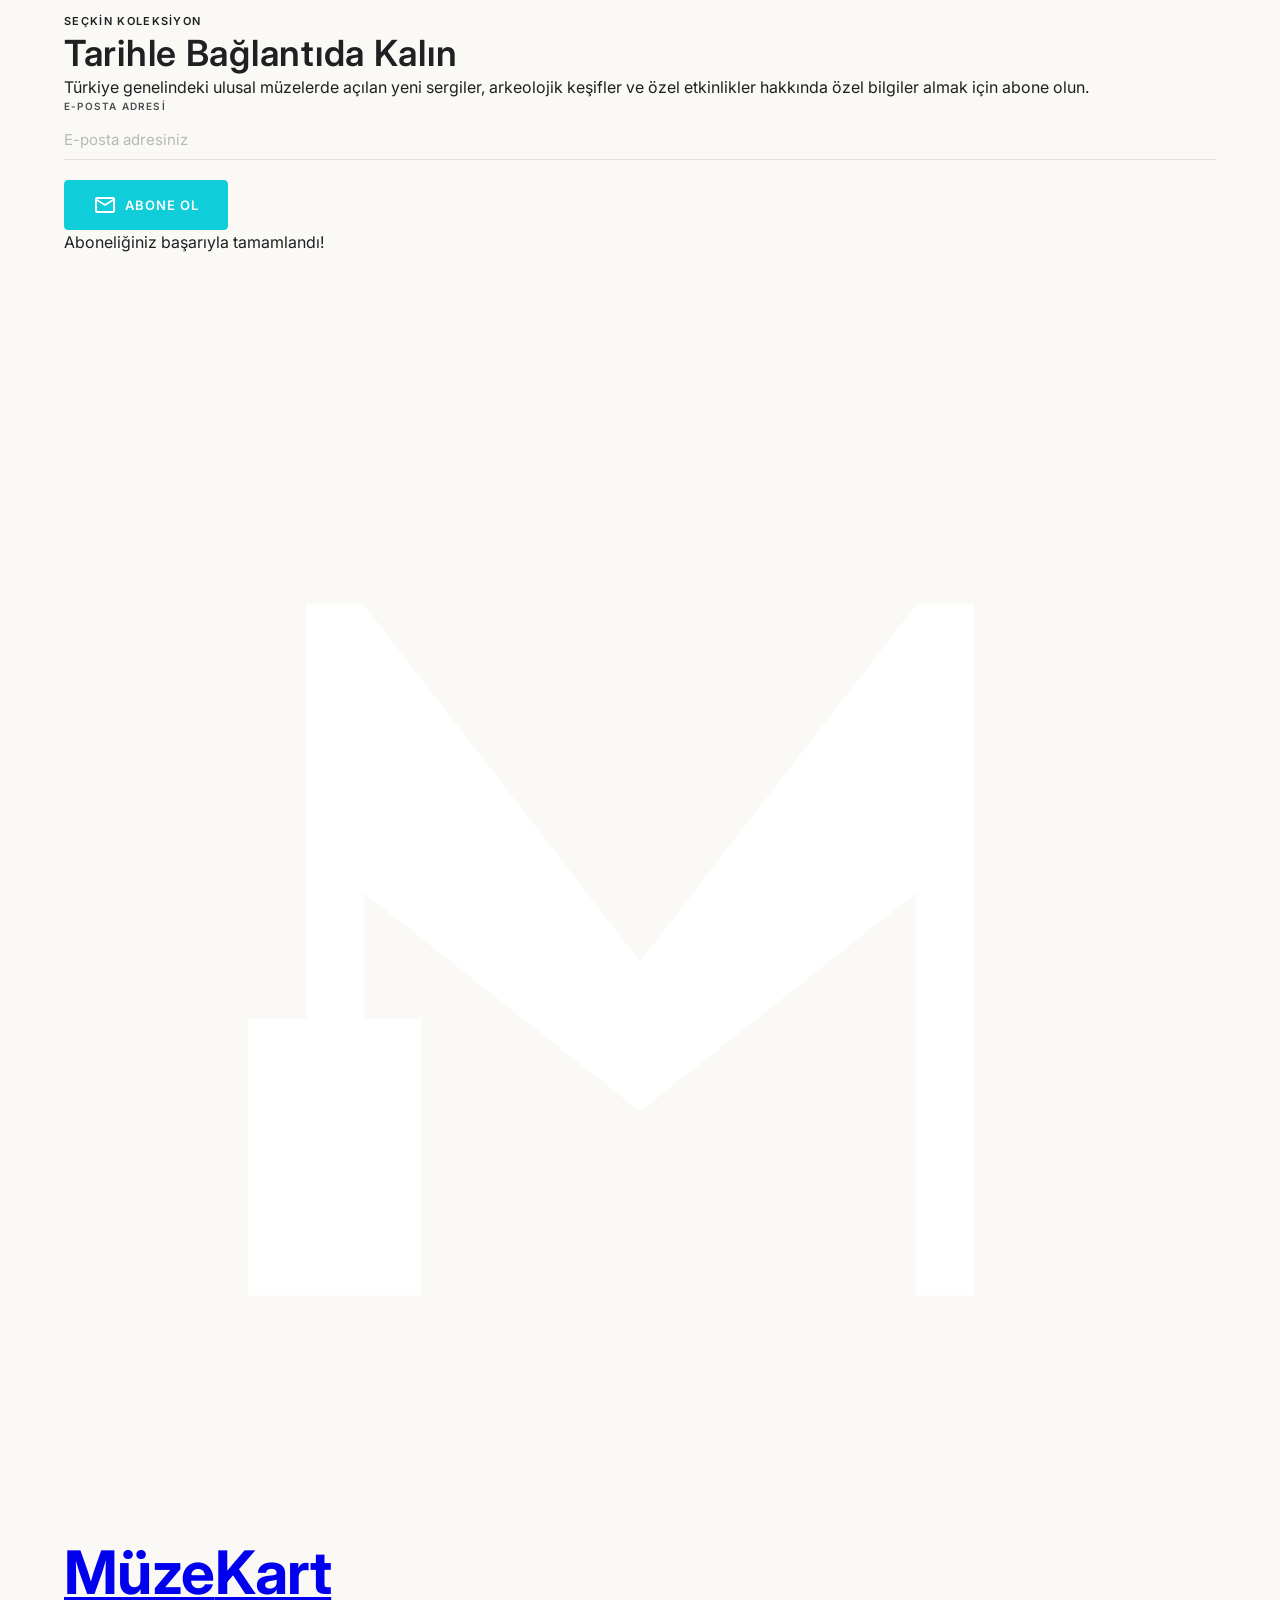
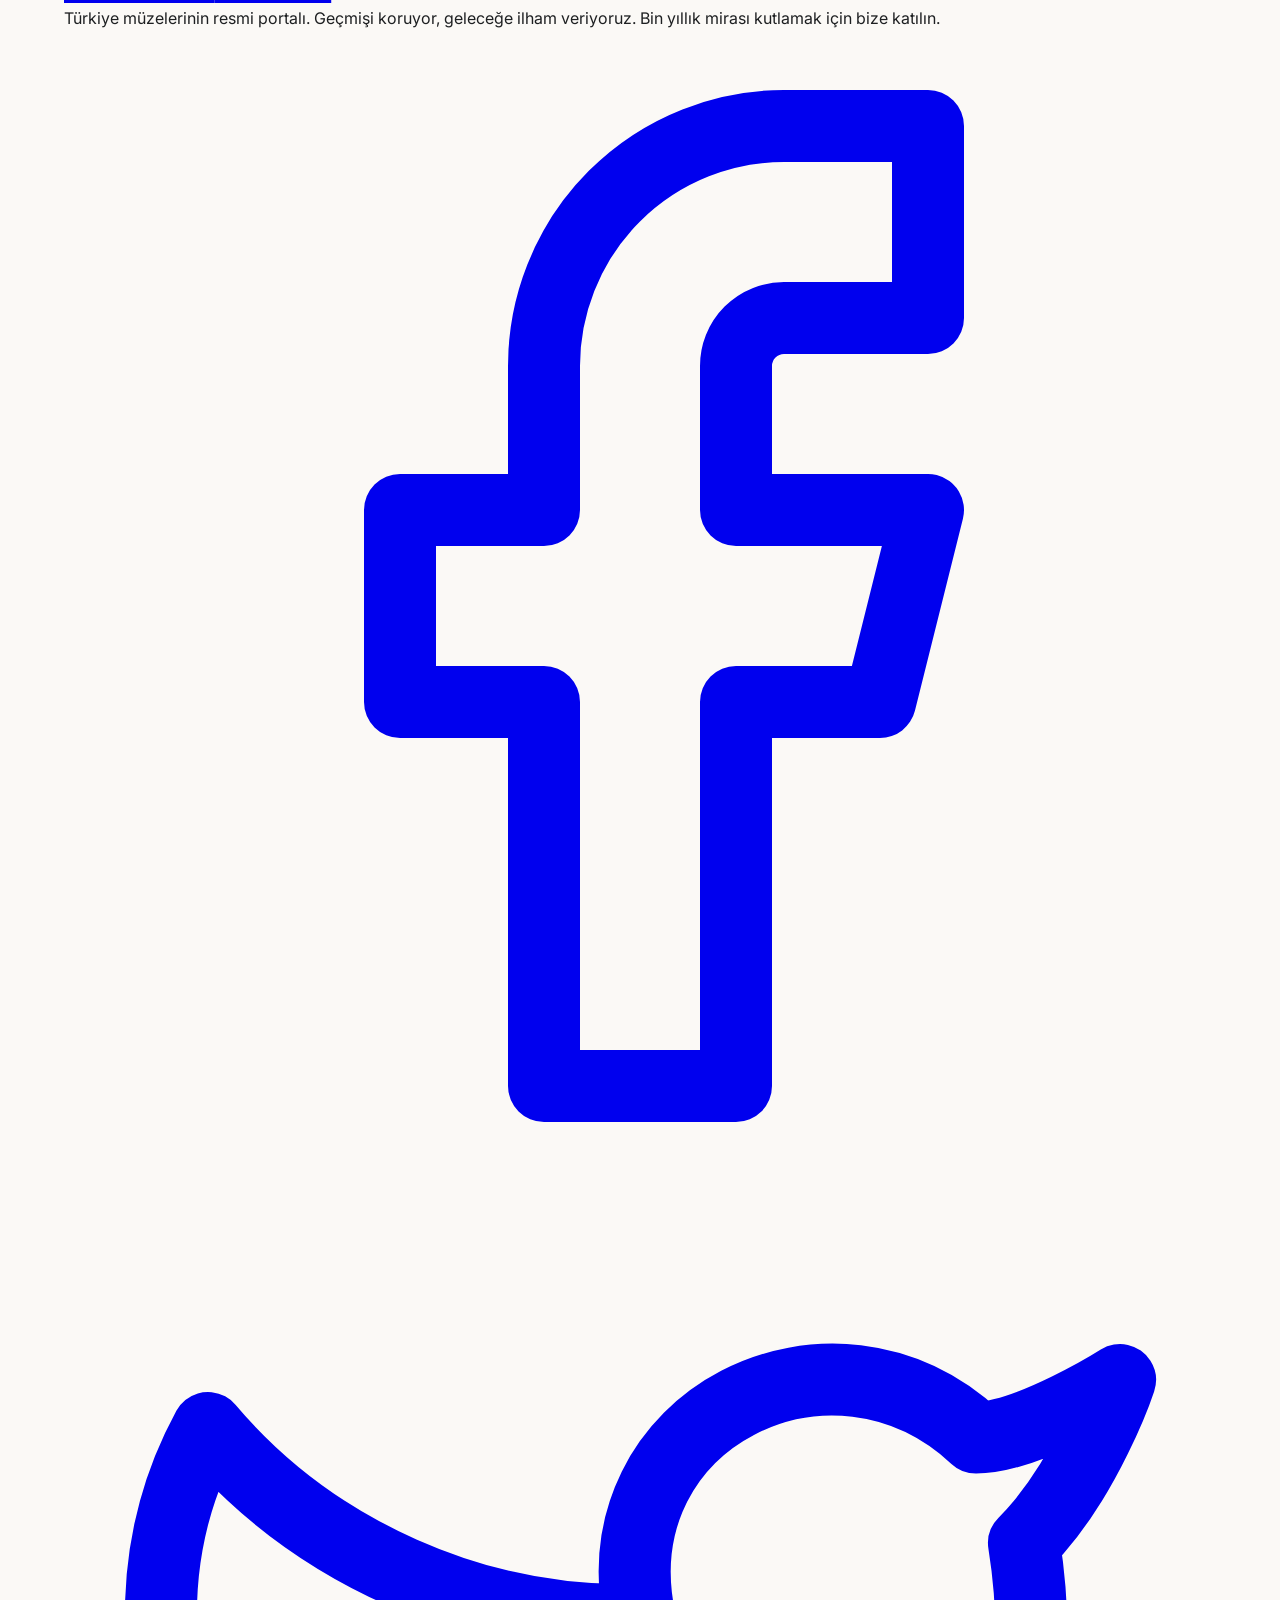
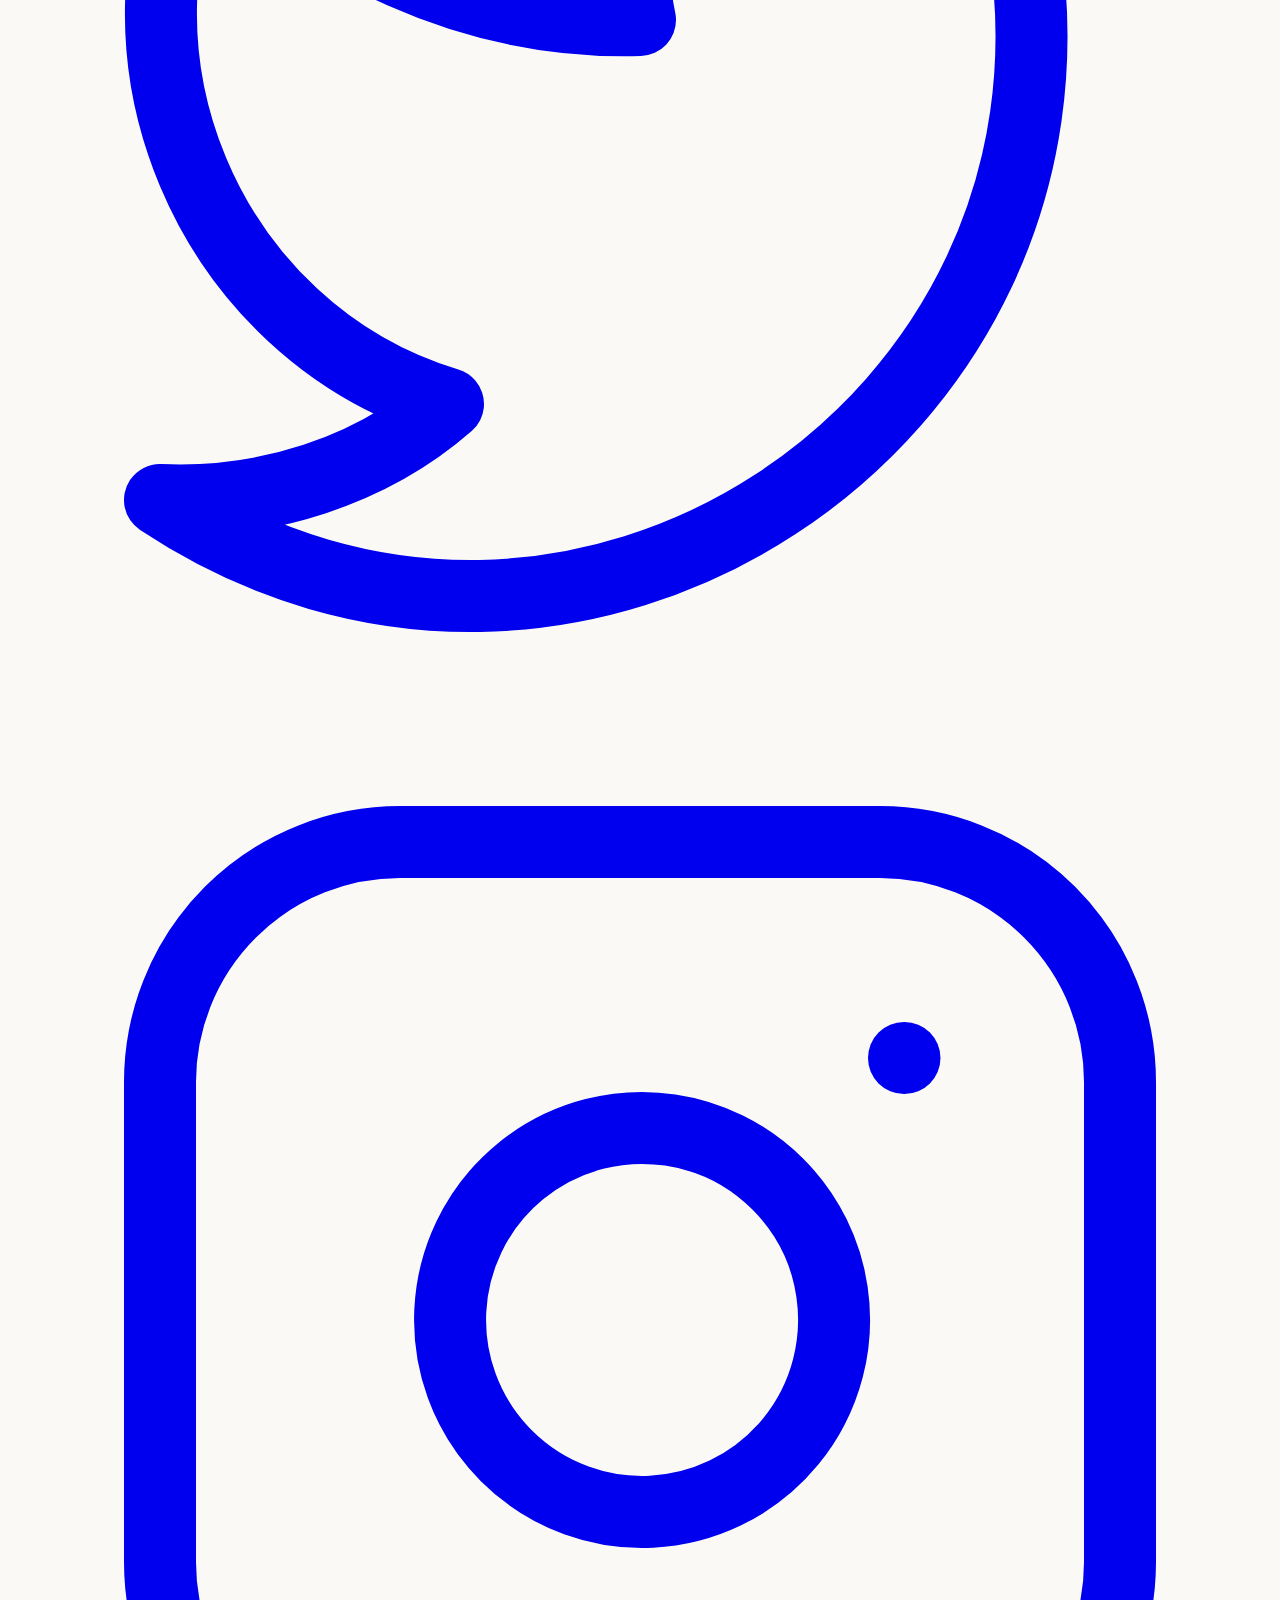
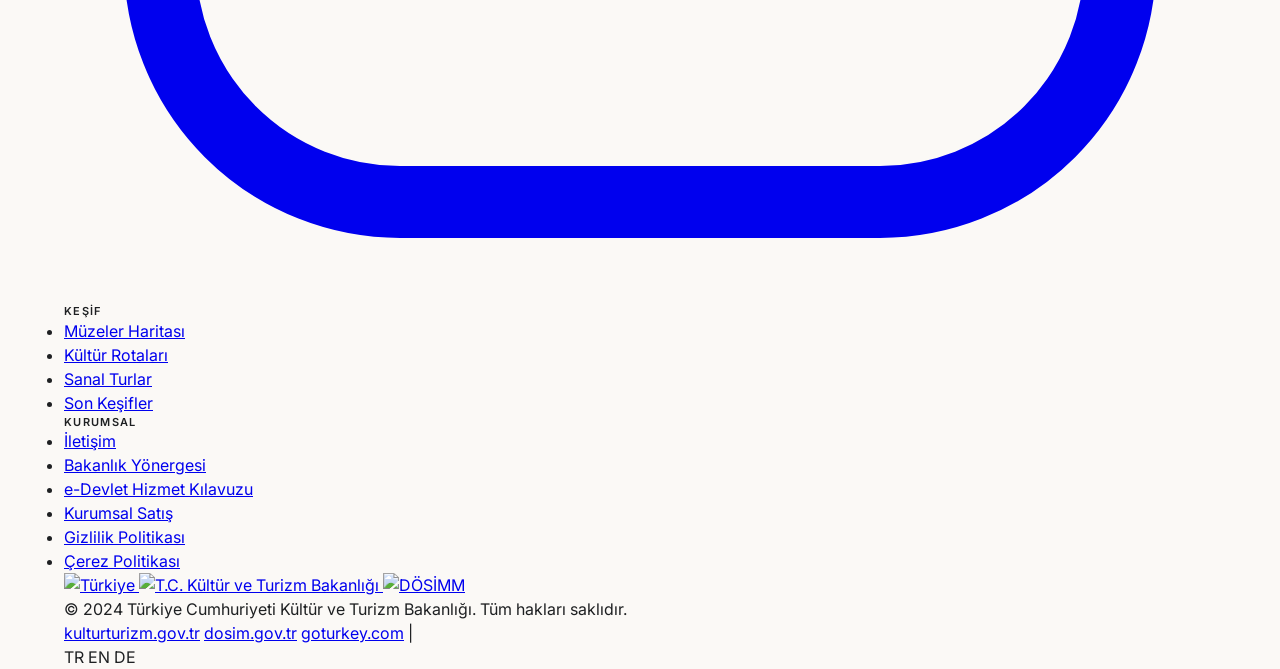
==== commit a90971c1: "Revert badge texts back to original formal wording" ====
--- a/index.html
+++ b/index.html
@@ -175,7 +175,7 @@
             <div class="flex flex-col items-center text-center md:items-start md:text-left space-y-6">
                 <!-- Tag Badge (Moved to top & styled with outline-pulse and hover lift) -->
                 <div class="flex justify-center md:justify-start">
-                    <span class="chip bg-primary/5 hover:bg-primary/10 text-primary border border-primary/20 dark:bg-primary/20 dark:text-white dark:border-primary/40 font-label-caps text-xs px-4 py-1.5 shadow-sm transition-all duration-300" data-i18n="hero_tc_badge">T.C. Vatandaşı mısınız?</span>
+                    <span class="chip bg-primary/5 hover:bg-primary/10 text-primary border border-primary/20 dark:bg-primary/20 dark:text-white dark:border-primary/40 font-label-caps text-xs px-4 py-1.5 shadow-sm transition-all duration-300" data-i18n="hero_tc_badge">T.C. VATANDAŞLARI İÇİN</span>
                 </div>
 
                 <!-- 3D Card Wrapper -->
@@ -219,7 +219,7 @@
             <div class="flex flex-col items-center text-center md:items-start md:text-left space-y-6">
                 <!-- Tag Badge (Moved to top & styled with outline-pulse and hover lift) -->
                 <div class="flex justify-center md:justify-start">
-                    <span class="chip bg-elegant-gold/5 hover:bg-elegant-gold/10 text-elegant-gold border border-elegant-gold/20 dark:bg-elegant-gold/20 dark:text-white dark:border-elegant-gold/40 font-label-caps text-xs px-4 py-1.5 shadow-sm transition-all duration-300" data-i18n="hero_en_badge">Visiting Turkey?</span>
+                    <span class="chip bg-elegant-gold/5 hover:bg-elegant-gold/10 text-elegant-gold border border-elegant-gold/20 dark:bg-elegant-gold/20 dark:text-white dark:border-elegant-gold/40 font-label-caps text-xs px-4 py-1.5 shadow-sm transition-all duration-300" data-i18n="hero_en_badge">YABANCI ZİYARETÇİLER İÇİN</span>
                 </div>
 
                 <!-- 3D Card Wrapper -->
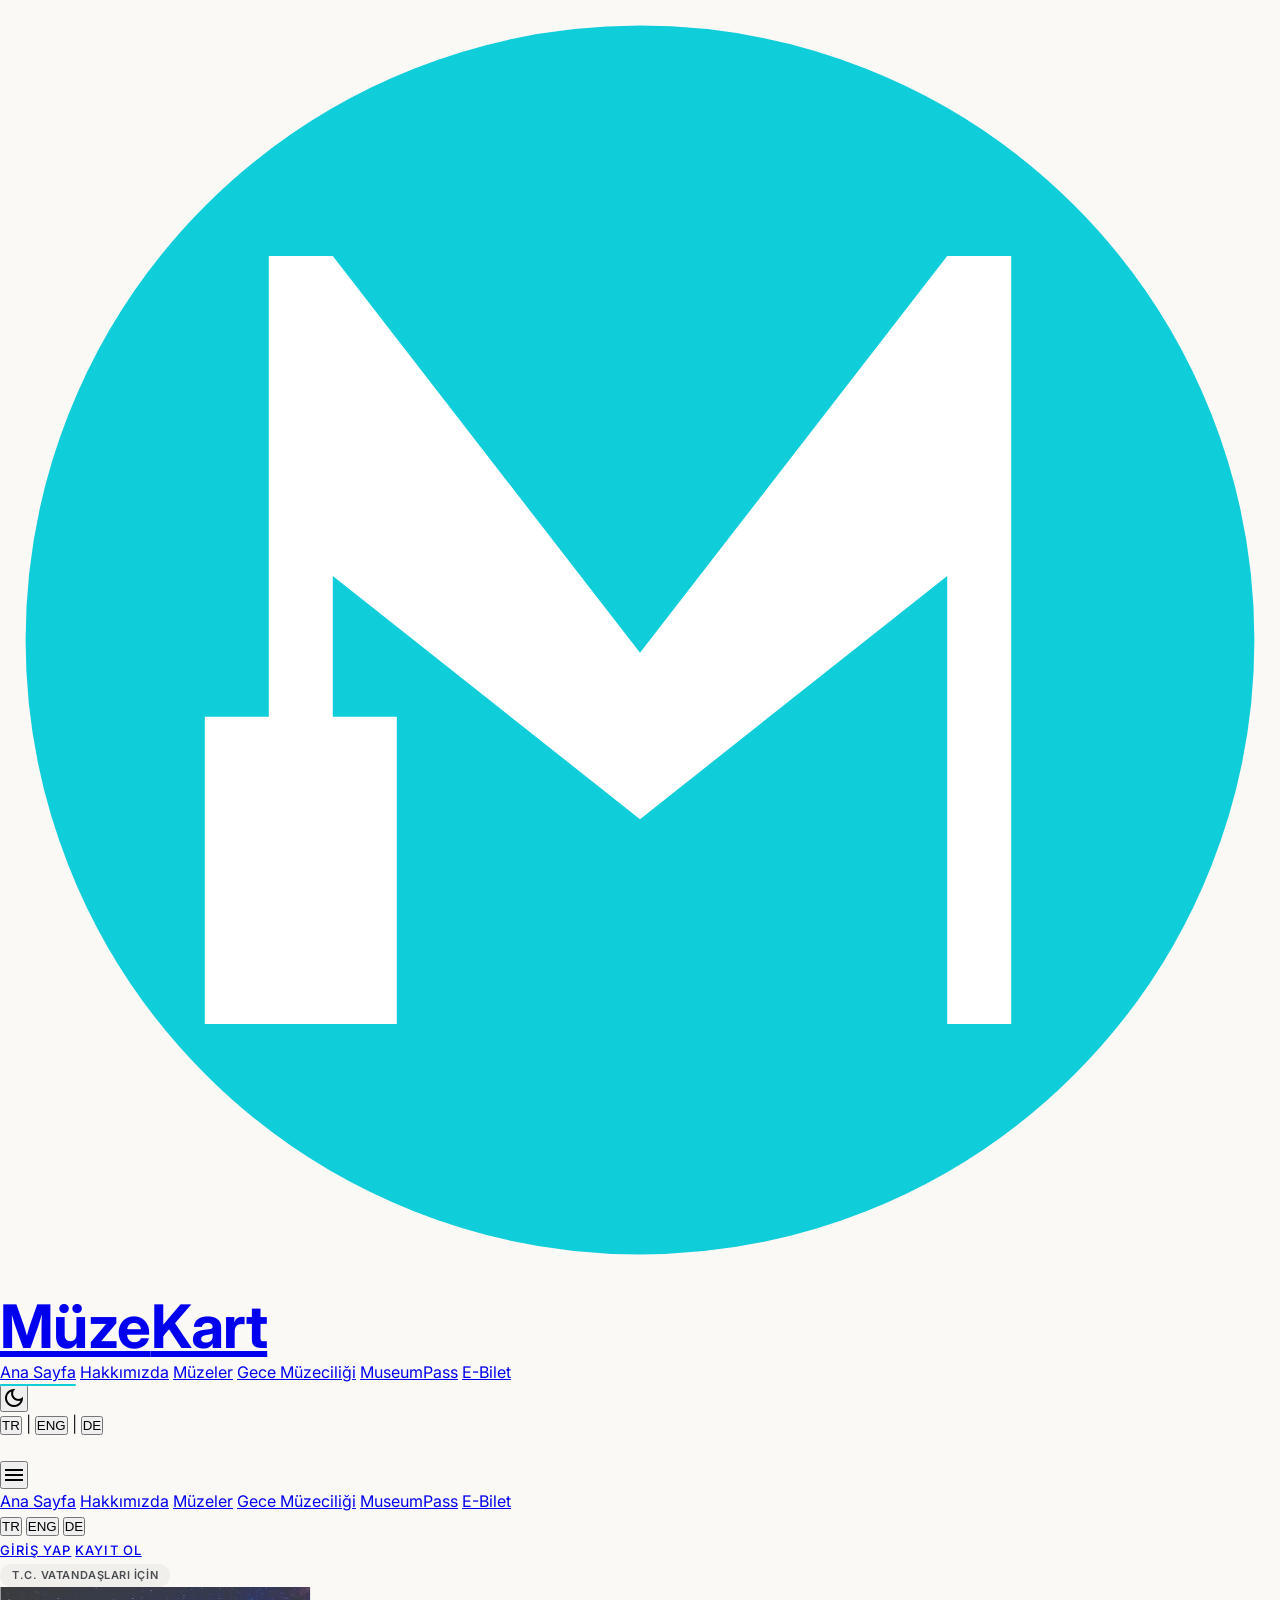
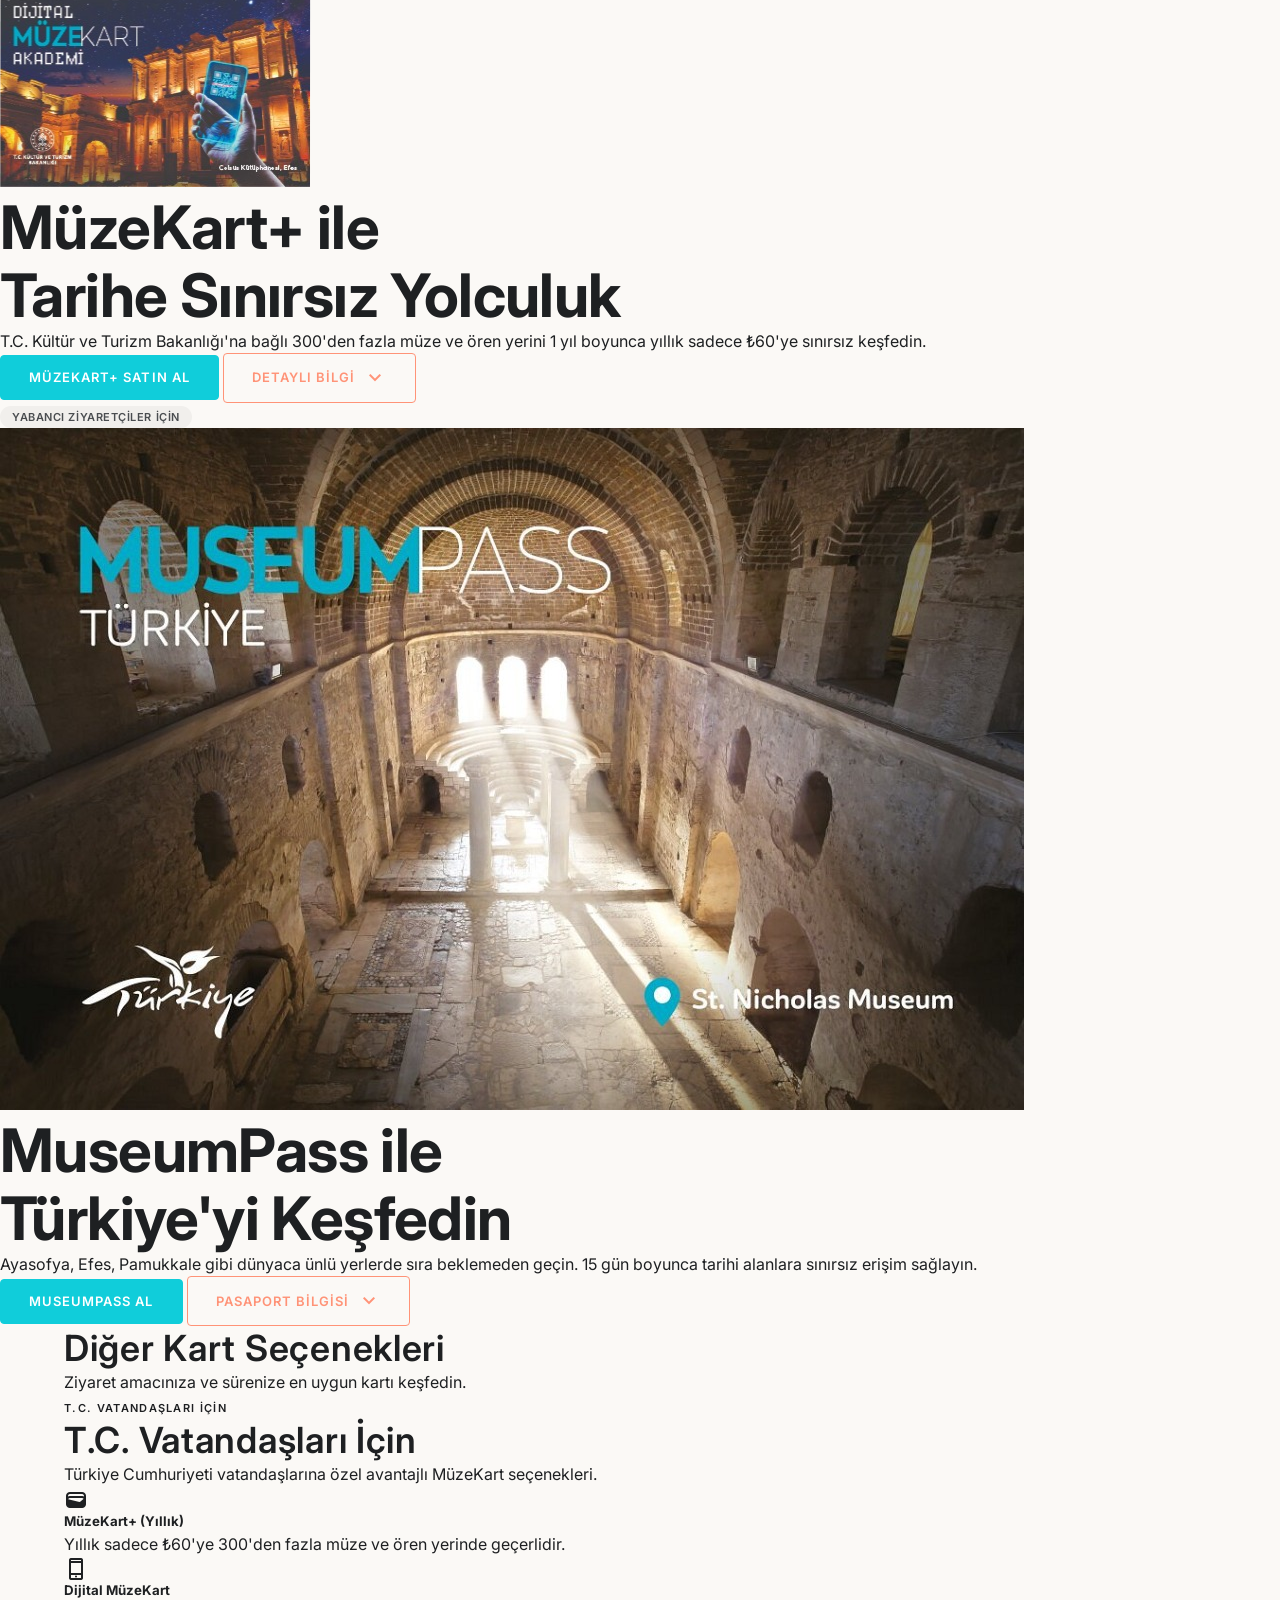
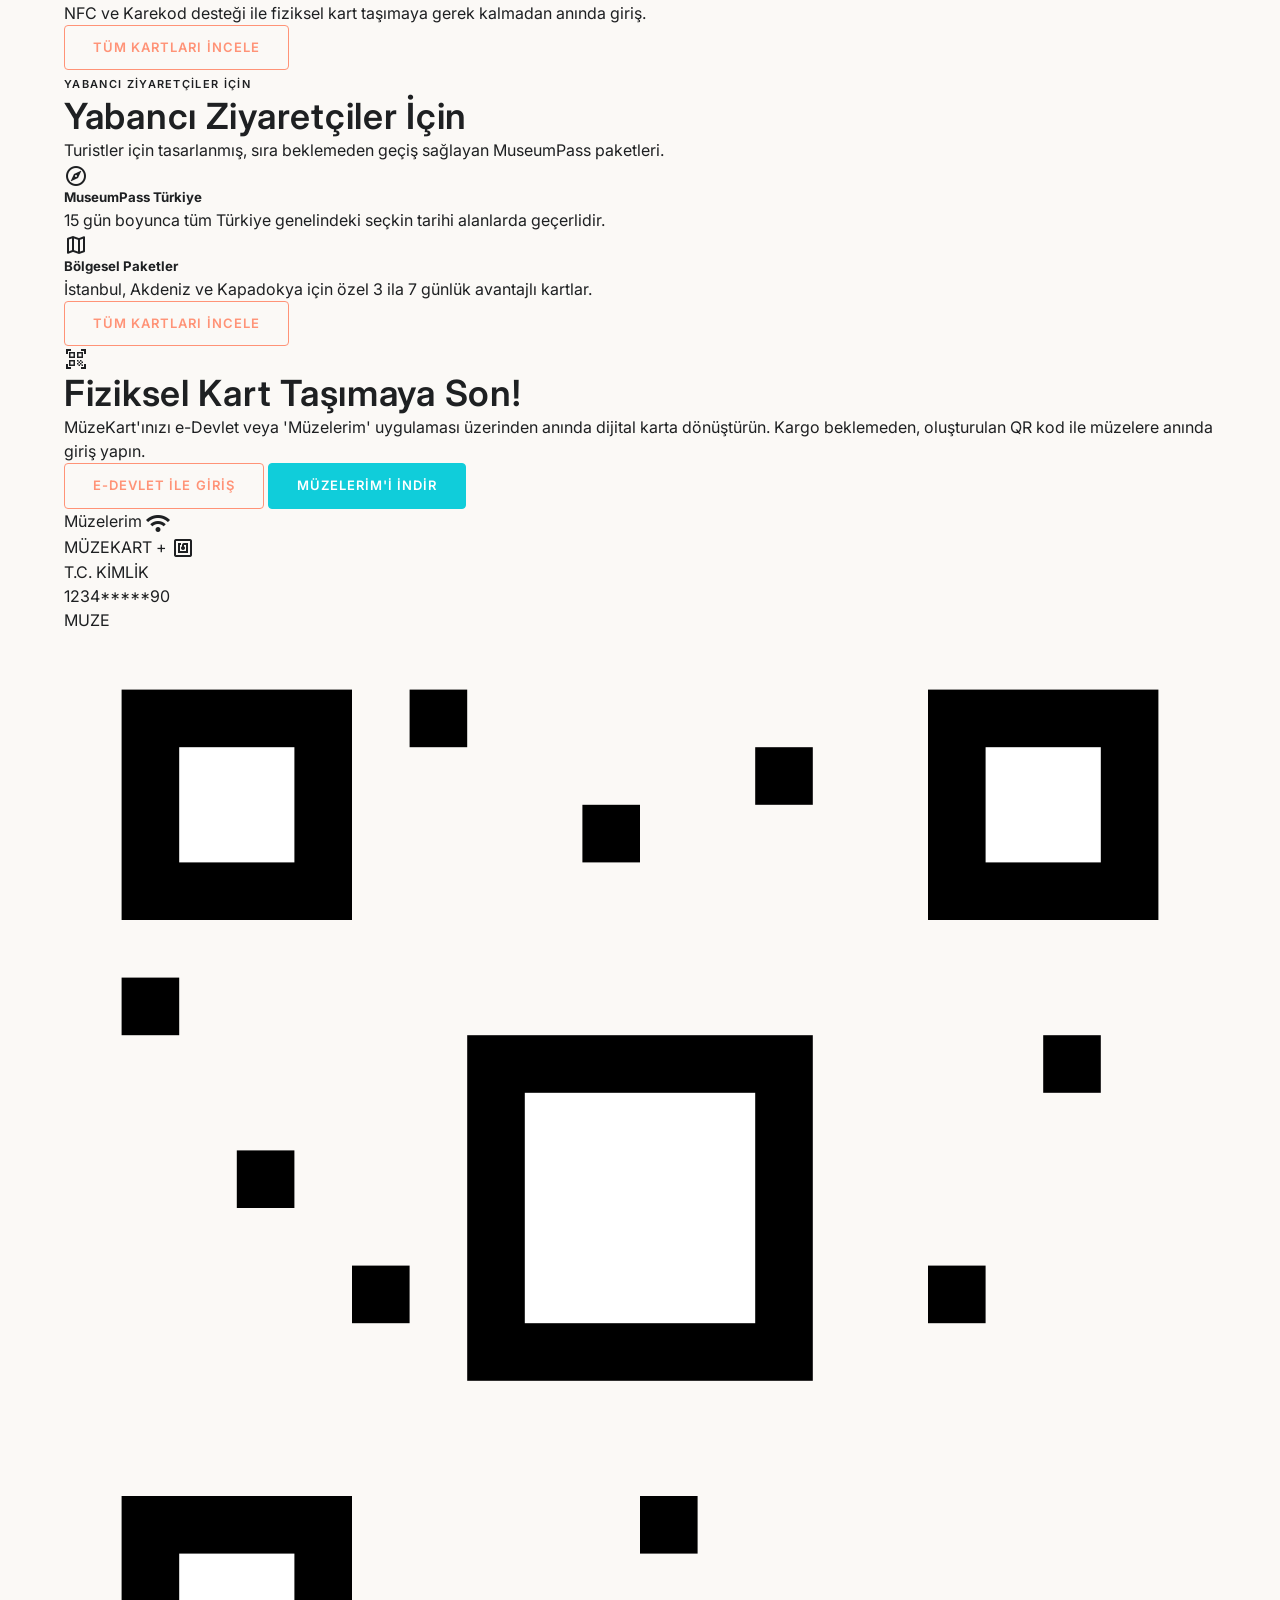
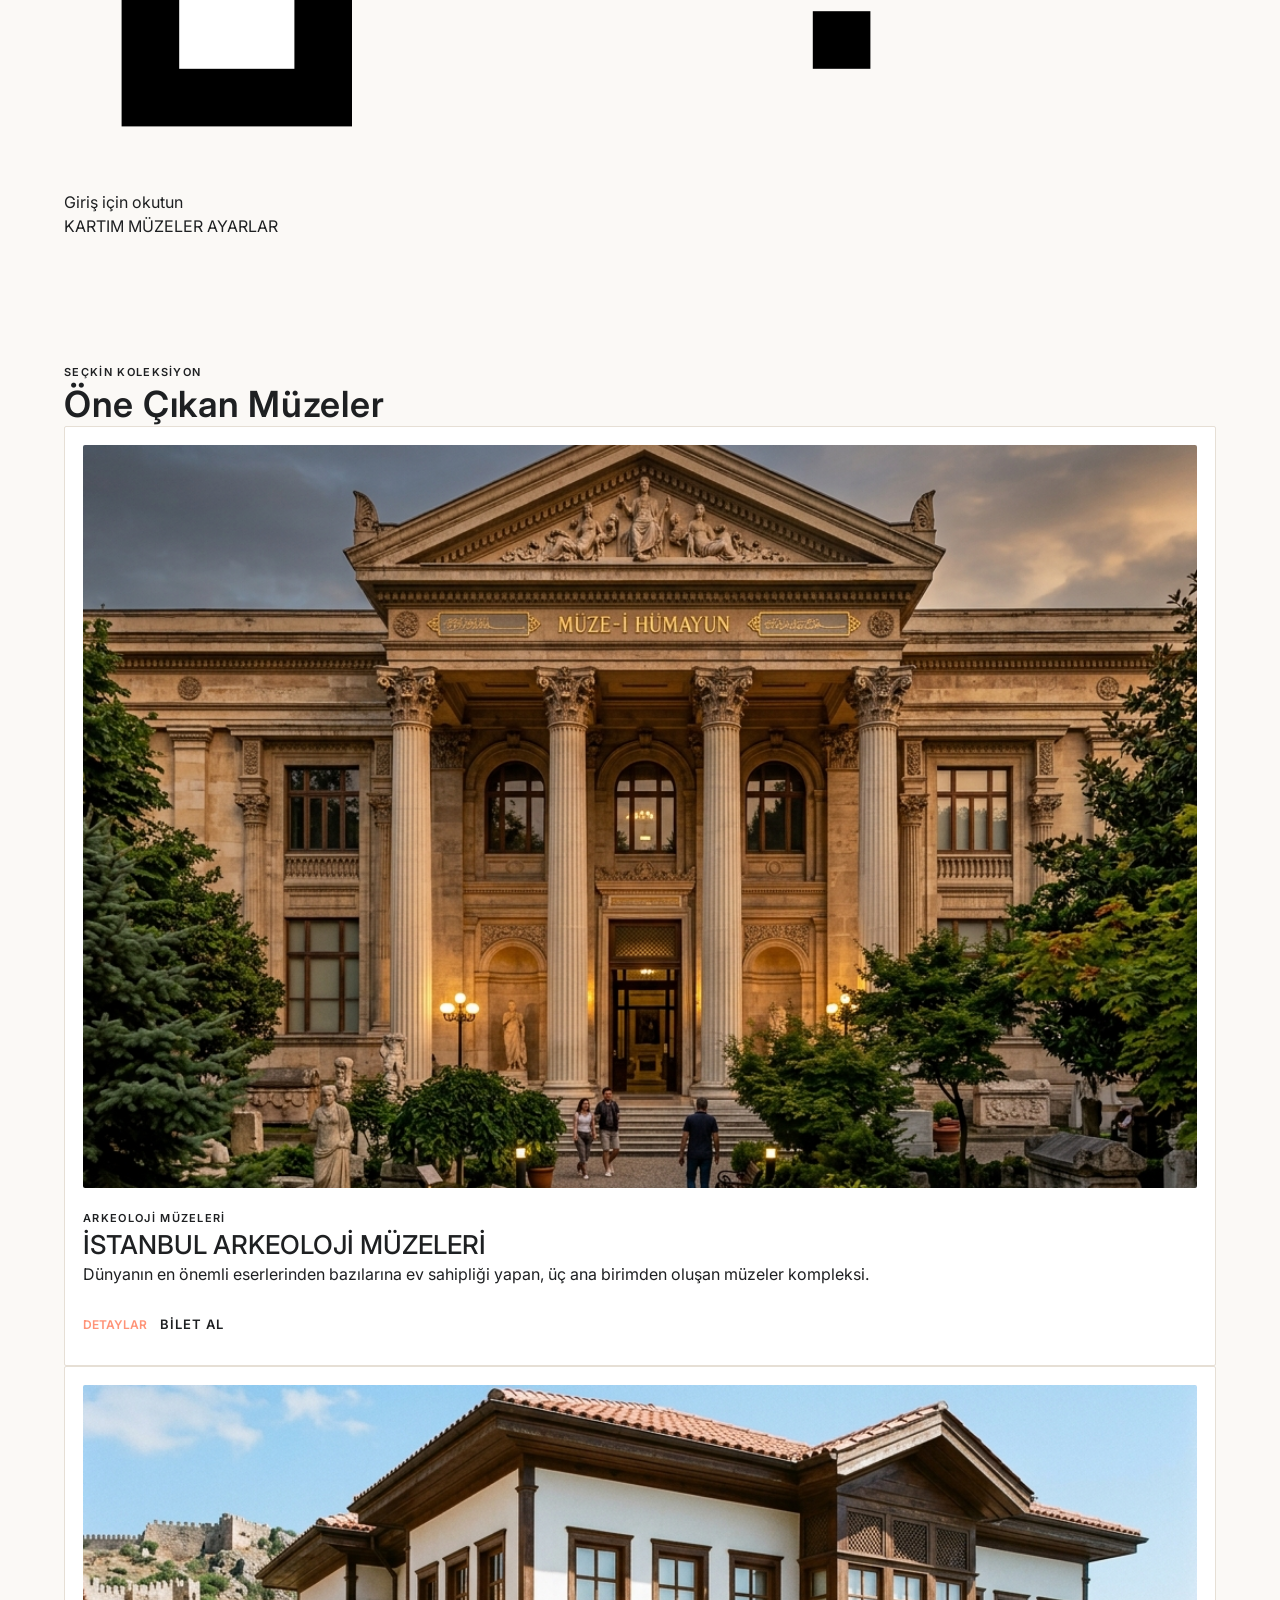
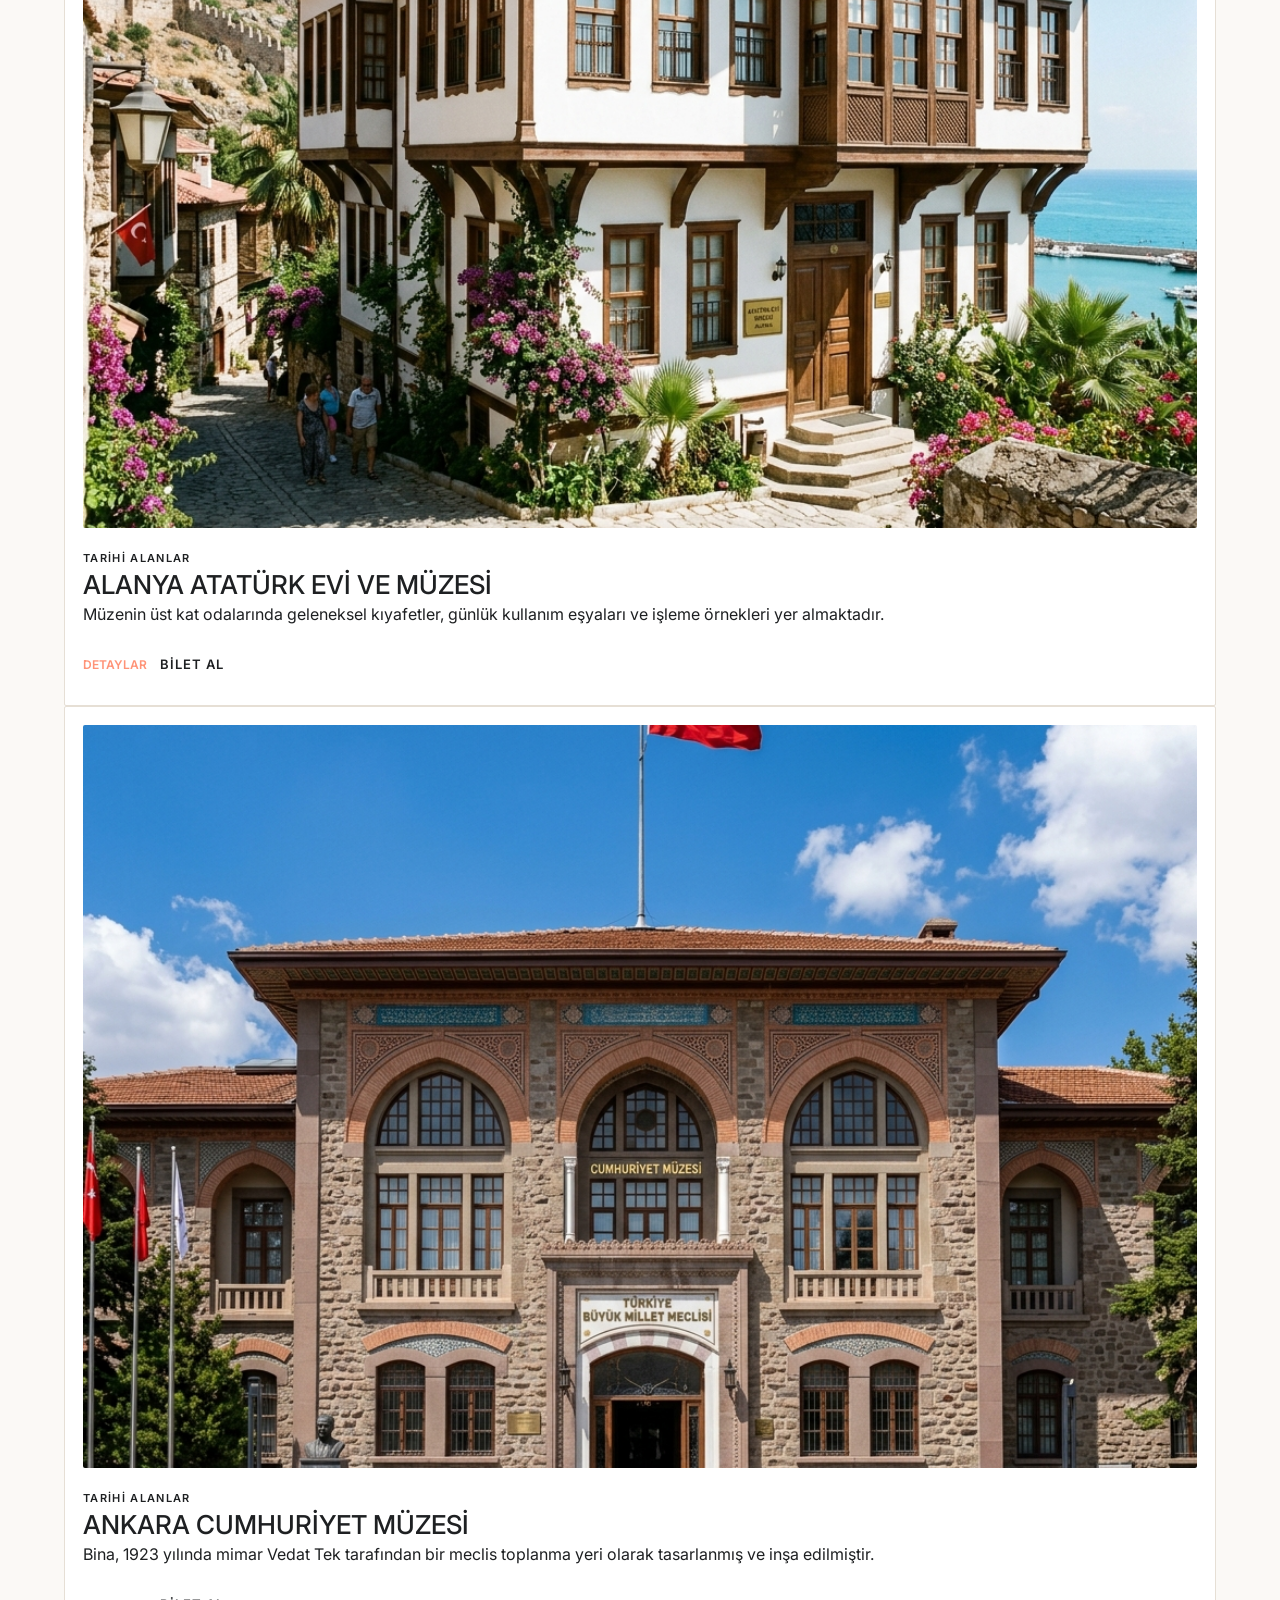
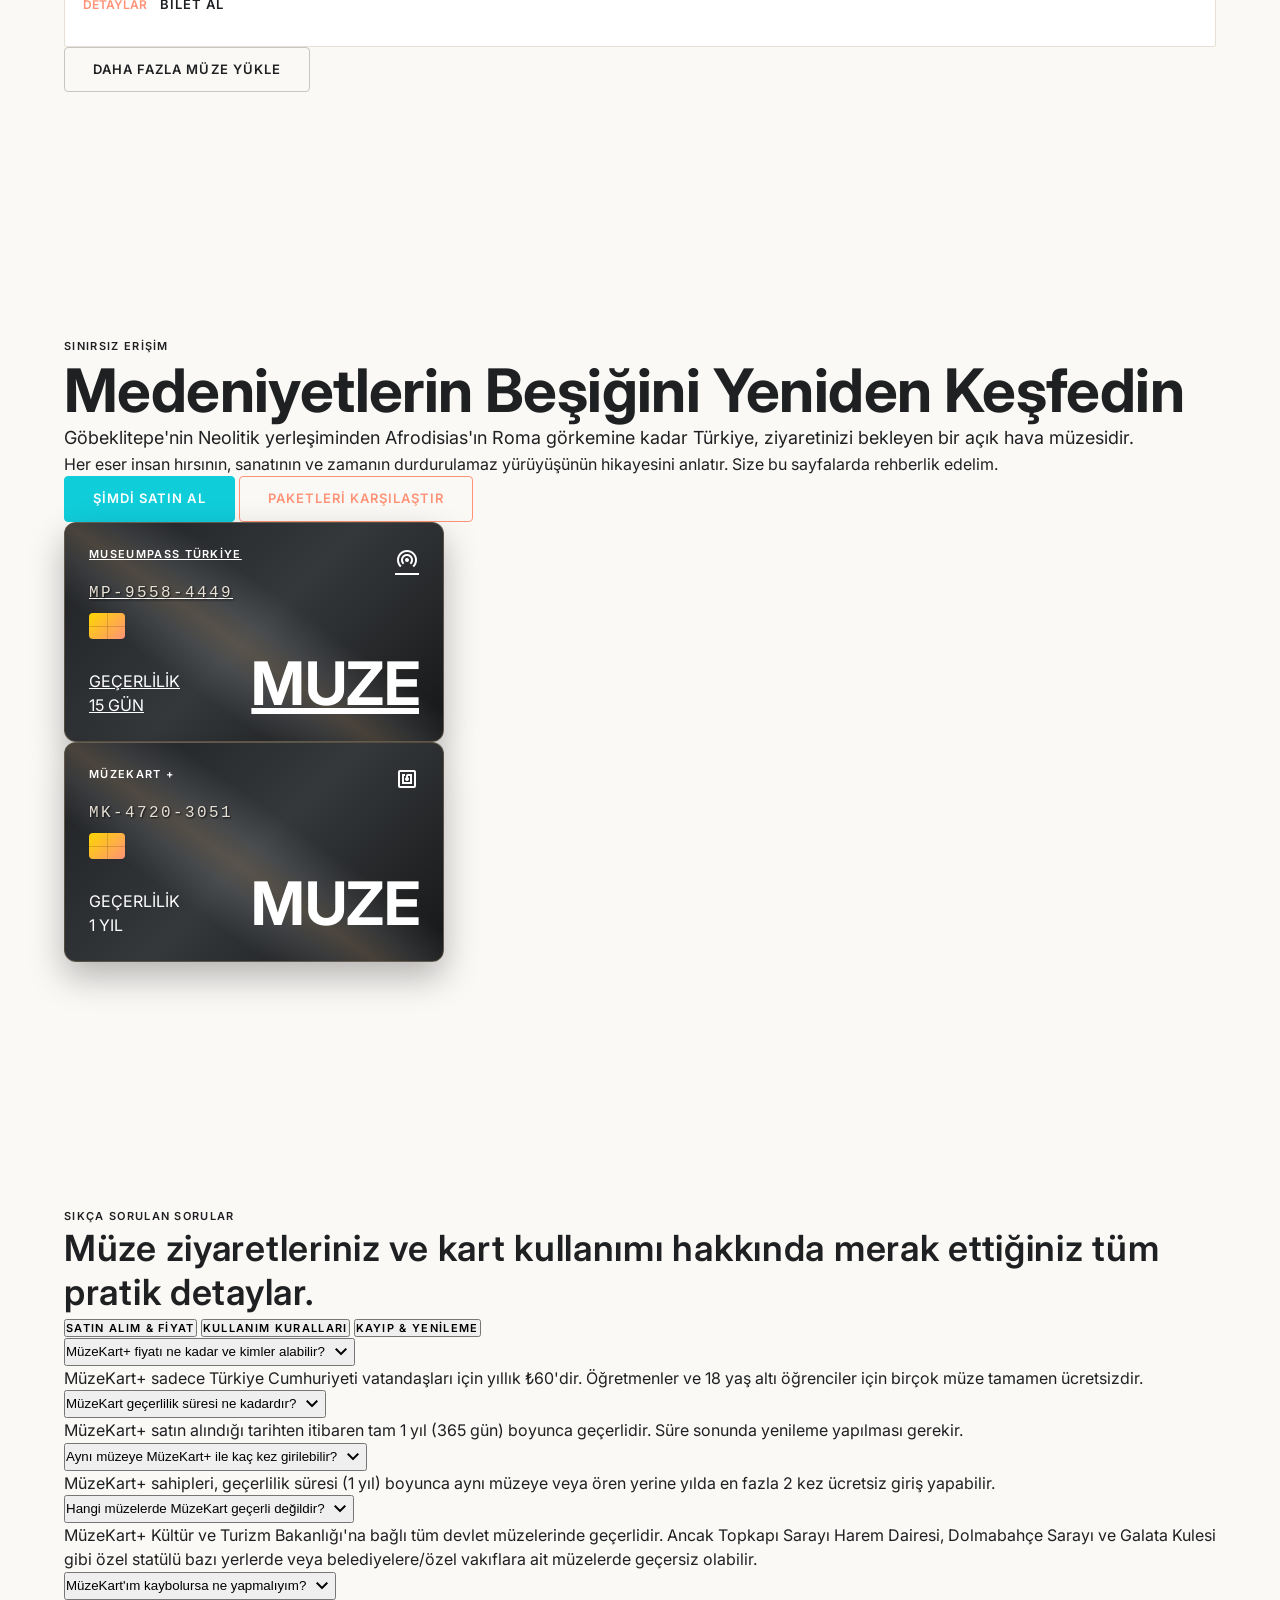
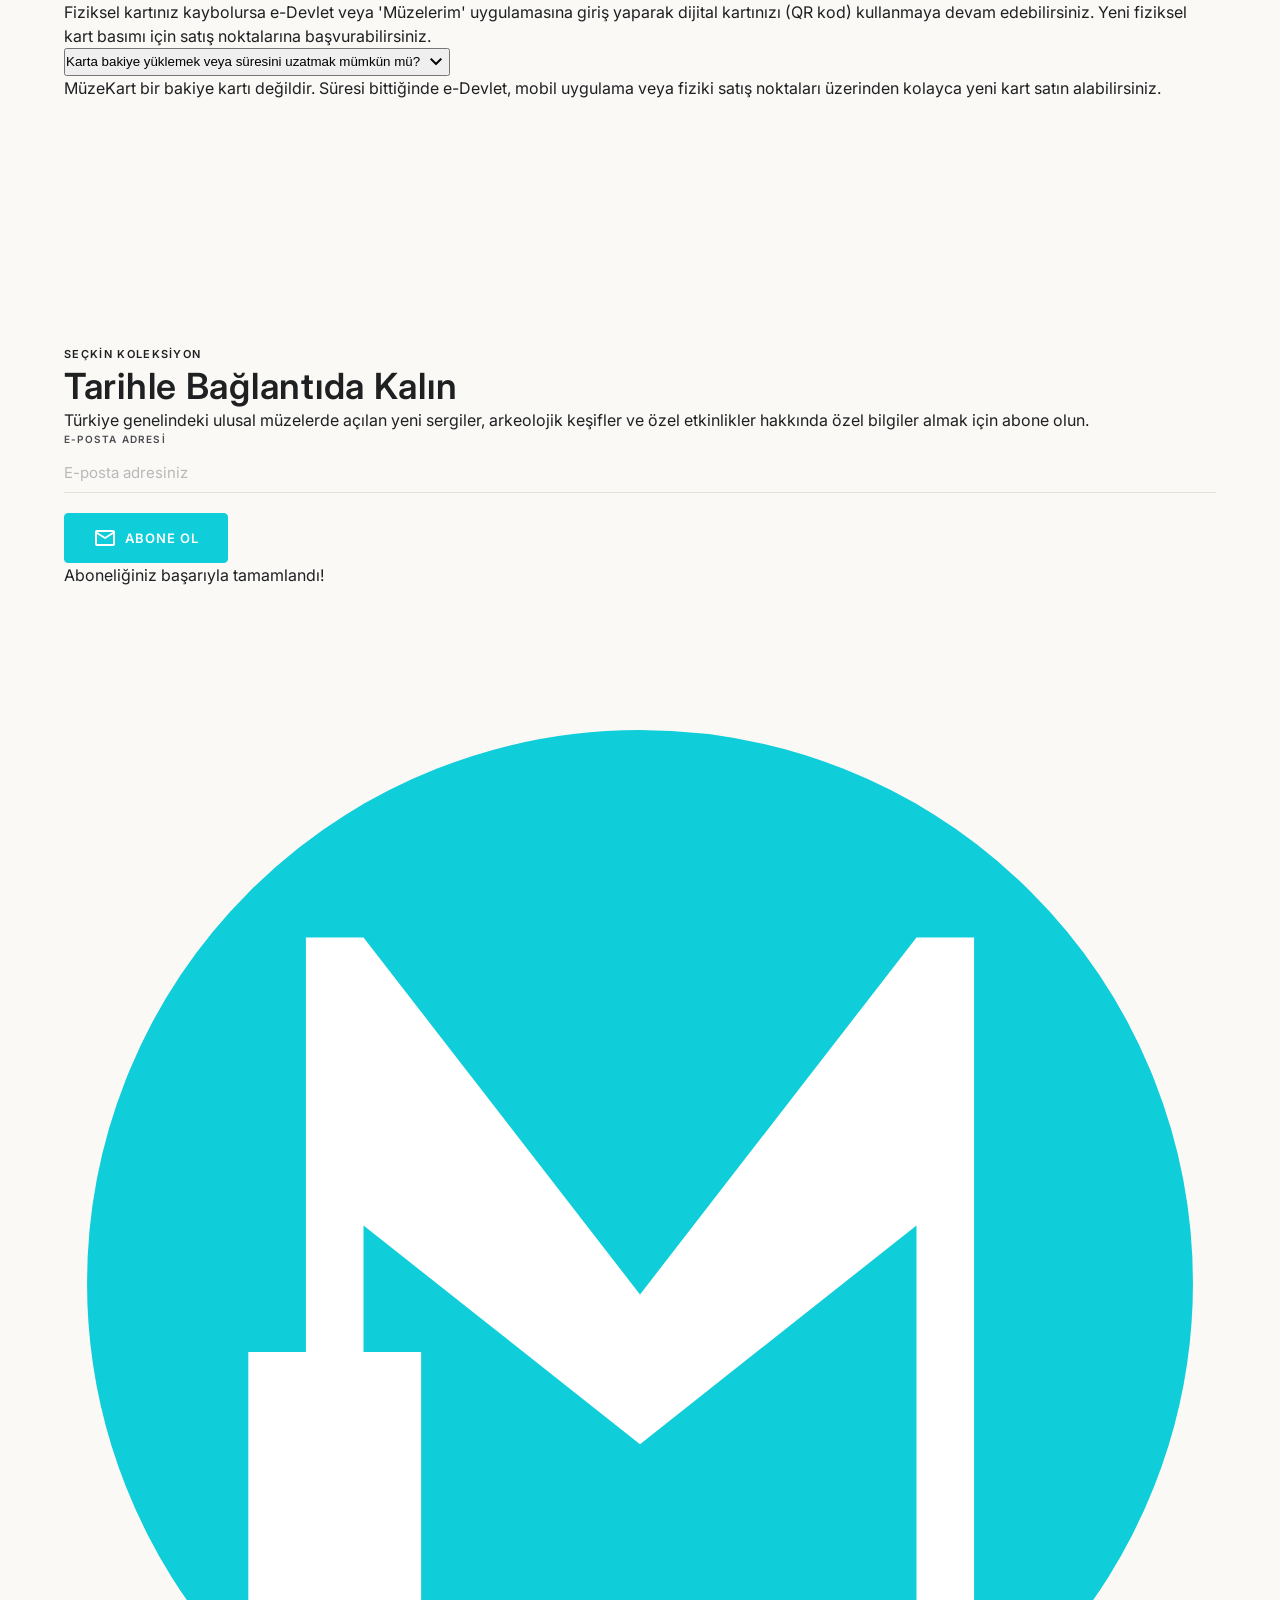
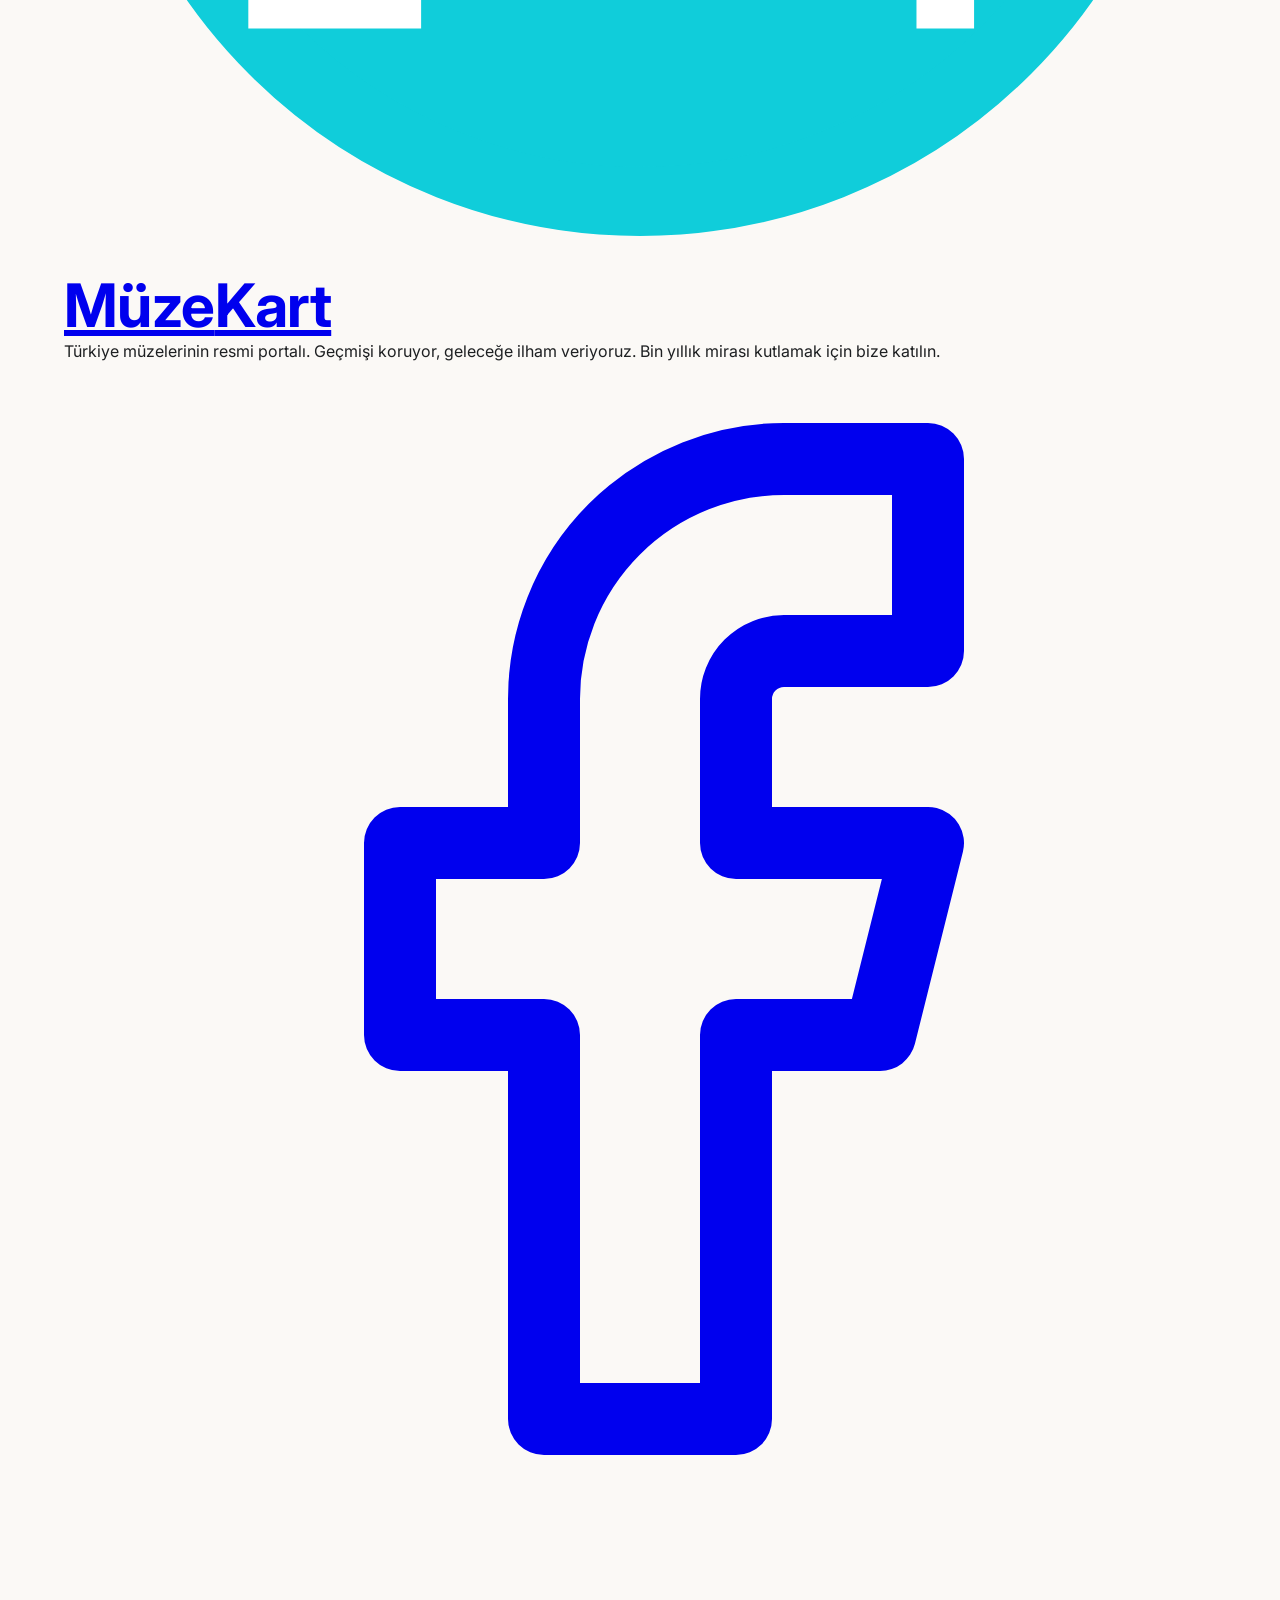
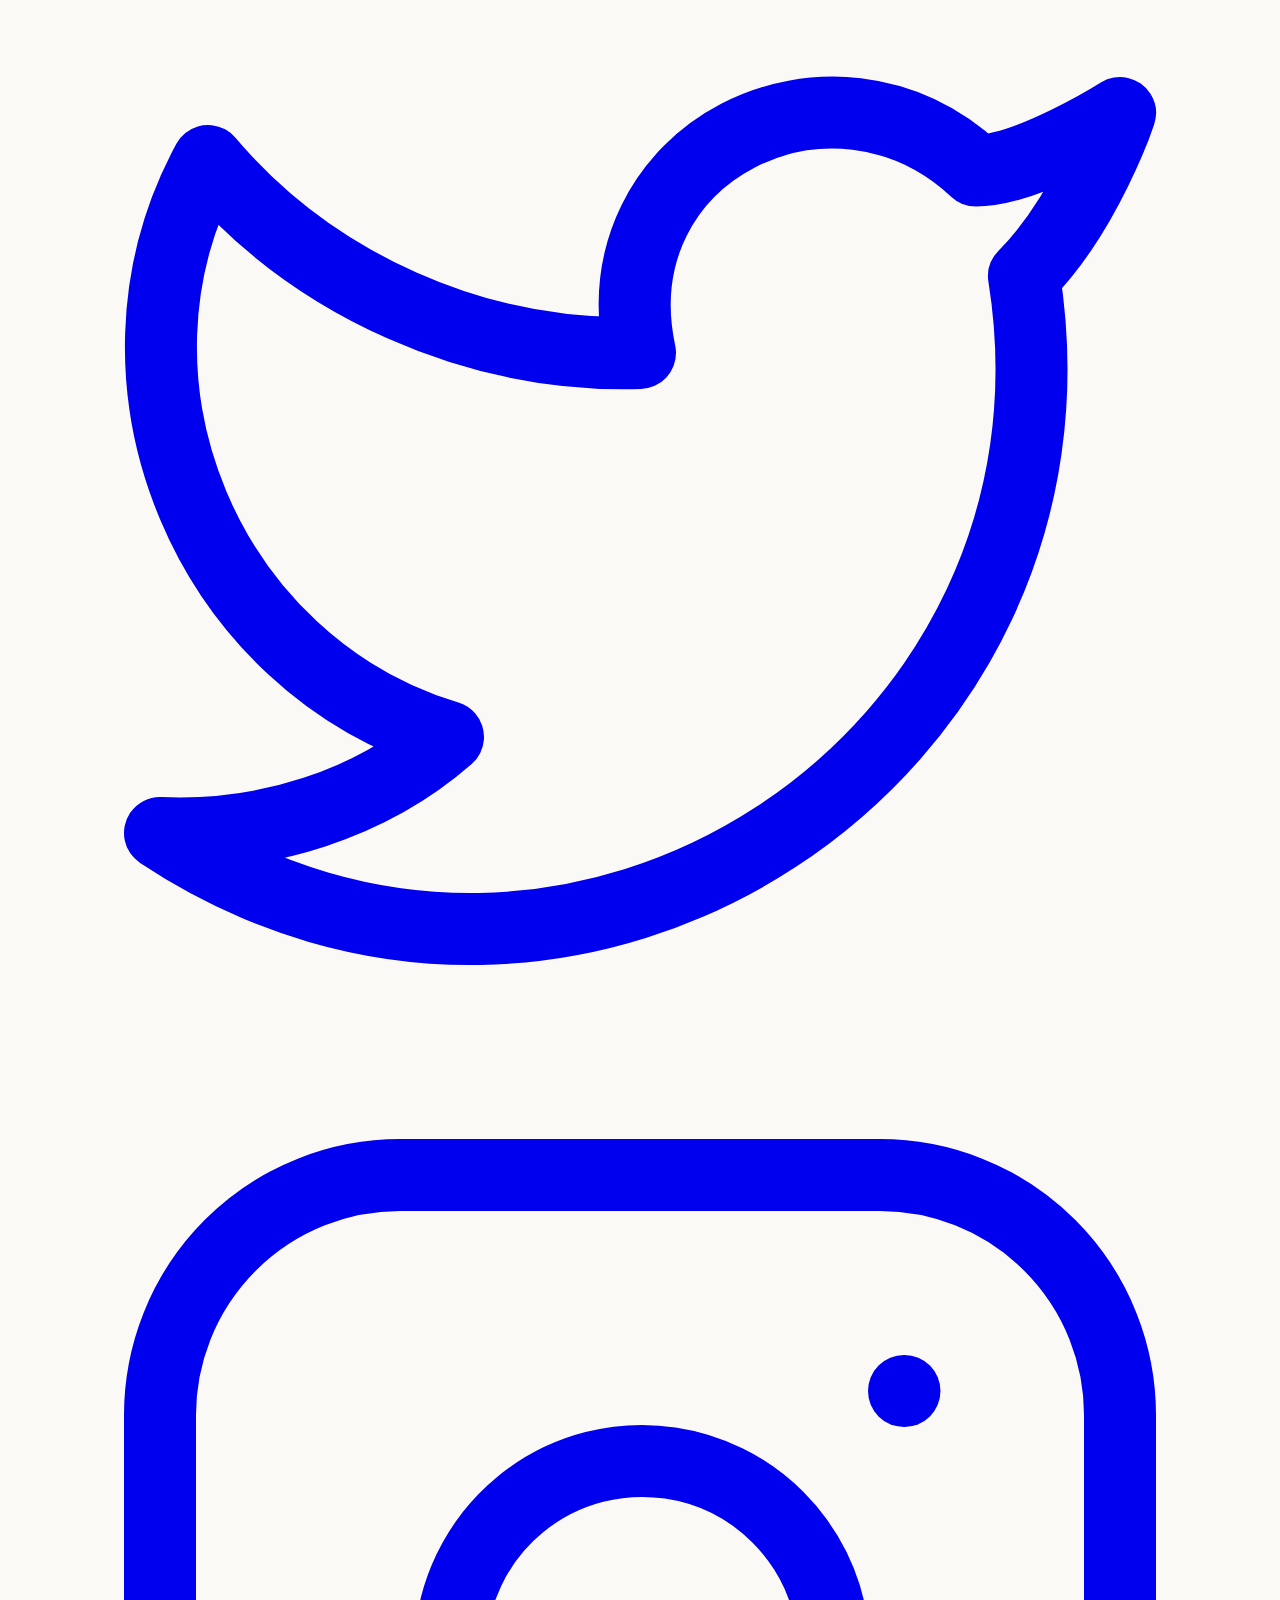
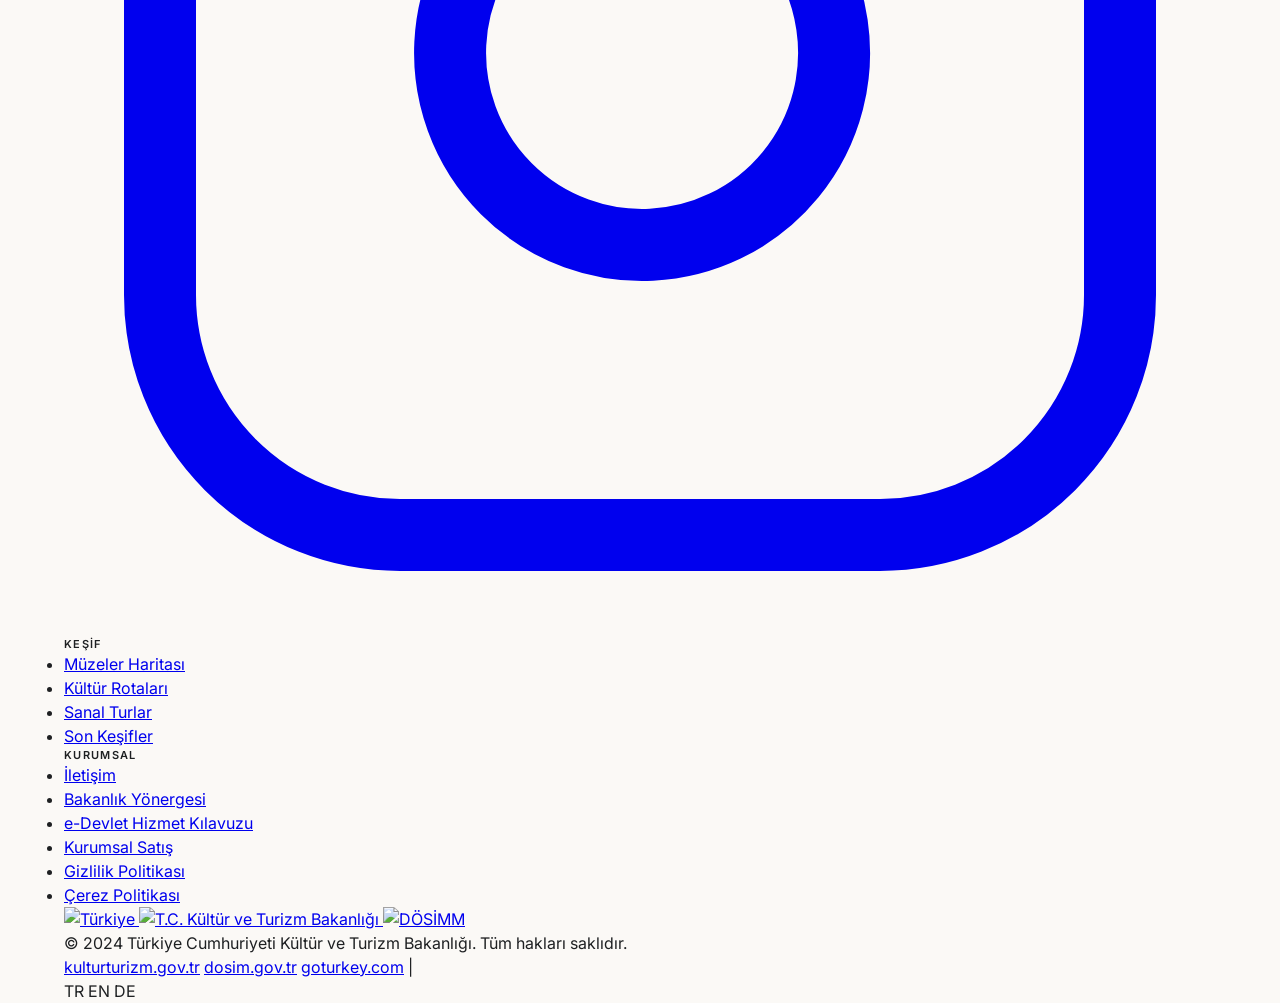
==== commit dfb62926: "style: redesign Hakkimizda page layout with Ephesus background, vertical title indicators, fluid hei" ====
--- a/index.html
+++ b/index.html
@@ -77,13 +77,13 @@
             <a class="font-display-lg text-xl md:text-2xl tracking-tighter flex items-center gap-2 whitespace-nowrap" href="index.html">
                 <!-- SVG Logo: Black circle with white 'M' -->
                 <svg class="w-8 h-8 flex-shrink-0" viewBox="0 0 100 100" fill="none" xmlns="http://www.w3.org/2000/svg">
-                    <circle cx="50" cy="50" r="45" class="fill-black stroke-black dark:fill-none dark:stroke-white transition-all duration-300" stroke-width="6"/>
+                    <circle cx="50" cy="50" r="45" class="logo-circle transition-all duration-300" stroke-width="6"/>
                     <path d="M16 80V56H21V20H26L50 51L74 20H79V80H74V45L50 64L26 45V56H31V80H16Z" fill="white"/>
                 </svg>
                 <span><span class="text-primary">Müze</span><span class="text-deep-charcoal dark:text-white">Kart</span></span>
             </a>
             <div class="hidden lg:flex gap-4 xl:gap-5 items-center">
-                <a class="text-on-surface hover:text-elegant-gold transition-colors font-body-md text-sm font-semibold whitespace-nowrap" href="index.html" data-i18n="nav_home">Home</a>
+                <a class="text-on-surface hover:text-elegant-gold transition-colors font-body-md text-sm font-semibold whitespace-nowrap nav-link-active" href="index.html" data-i18n="nav_home">Home</a>
                 <a class="text-on-surface-variant dark:text-surface-variant hover:text-elegant-gold transition-colors font-body-md text-sm whitespace-nowrap" href="about.html" data-i18n="nav_about">About</a>
                 <a class="text-on-surface-variant dark:text-surface-variant hover:text-elegant-gold transition-colors font-body-md text-sm whitespace-nowrap" href="museums.html" data-i18n="nav_museums">Museums</a>
                 <a class="text-on-surface-variant dark:text-surface-variant hover:text-elegant-gold transition-colors font-body-md text-sm whitespace-nowrap" href="night-museum.html" data-i18n="nav_night">Night Museum</a>
@@ -163,11 +163,11 @@
     </div>
 </header><main class="pt-20">
     <!-- Hero Section / 3D Dual-Card Interactive Area -->
-    <section class="relative h-[calc(100vh-80px)] flex items-center overflow-hidden border-b border-stone-gray/25 dark:border-on-surface-variant/20 bg-surface dark:bg-deep-charcoal transition-colors duration-300">
+    <section class="relative min-h-[calc(100vh-80px)] py-12 md:py-20 flex items-center overflow-hidden border-b border-stone-gray/25 dark:border-on-surface-variant/20 bg-surface dark:bg-deep-charcoal transition-colors duration-300">
         <!-- Full-bleed background image -->
         <div class="absolute inset-0 bg-cover bg-center bg-no-repeat transition-all duration-500" style="background-image: url('assets/images/galata_hero.jpg');"></div>
         <!-- Dark/Light overlay to ensure text readability -->
-        <div class="absolute inset-0 bg-white/70 dark:bg-black/70 backdrop-blur-[1px] z-10 transition-colors duration-300"></div>
+        <div class="absolute inset-0 bg-white/85 dark:bg-black/80 backdrop-blur-[1px] z-10 transition-colors duration-300"></div>
 
         <div class="relative z-20 max-w-container-max mx-auto px-desktop w-full grid grid-cols-1 md:grid-cols-2 gap-8 lg:gap-12 items-center">
             
@@ -189,7 +189,7 @@
                 
                 <!-- Typography & Copy -->
                 <div class="space-y-3">
-                    <h2 class="font-display-lg text-2xl md:text-3xl lg:text-4xl text-on-surface dark:text-white font-bold leading-tight transition-colors duration-300" data-i18n="hero_tc_title"><span class="text-primary">MüzeKart+</span> ile Tarihe Sınırsız Yolculuk</h2>
+                    <h2 class="font-display-lg text-2xl md:text-3xl lg:text-4xl text-on-surface dark:text-white font-bold leading-tight transition-colors duration-300" data-i18n="hero_tc_title"><span class="text-primary">MüzeKart+</span> ile<br>Tarihe Sınırsız Yolculuk</h2>
                     <p class="font-body-md text-on-surface-variant dark:text-stone-gray/90 text-sm max-w-md transition-colors duration-300" data-i18n="hero_tc_desc">T.C. Kültür ve Turizm Bakanlığı'na bağlı 300'den fazla müze ve ören yerini 1 yıl boyunca yıllık sadece ₺60'ye sınırsız keşfedin.</p>
                 </div>
                 
@@ -202,15 +202,31 @@
                             <span class="material-symbols-outlined text-sm tc-arrow-icon">expand_more</span>
                         </button>
                     </div>
-                    <!-- Expandable Citizen Info Card -->
-                    <div id="hero-info-tc" class="hidden mt-4 p-5 border border-stone-gray dark:border-white/15 rounded-xl bg-surface-container-low/95 dark:bg-black/45 backdrop-blur-md space-y-3 animate-fade-in text-xs text-left w-full">
-                        <h4 class="font-headline-md text-xs text-elegant-gold font-bold uppercase tracking-wider" data-i18n="hero_tc_info_title">Neden MüzeKart+?</h4>
-                        <ul class="list-disc pl-4 space-y-1.5 text-on-surface dark:text-white/95">
-                            <li data-i18n="hero_tc_info_item1">1 yıl (365 gün) boyunca sınırsız giriş hakkı sunar.</li>
-                            <li data-i18n="hero_tc_info_item2">Her müzeye yılda en fazla 2 kez ücretsiz giriş yapılabilir.</li>
-                            <li data-i18n="hero_tc_info_item3">e-Devlet entegrasyonu sayesinde anında dijital kart oluşturulabilir.</li>
-                            <li data-i18n="hero_tc_info_item4">Özel alanlar (Harem Dairesi vb.) hariç Kültür Bakanlığı müzelerinde geçerlidir.</li>
-                        </ul>
+                    <!-- Expandable Citizen Info Card Wrapper -->
+                    <div id="hero-info-tc" class="grid-accordion">
+                        <div class="grid-accordion-inner">
+                            <div class="hero-info-card p-5 border border-stone-gray/80 dark:border-white/15 rounded-xl bg-surface-container-low/95 dark:bg-black/45 backdrop-blur-md space-y-4 text-xs text-left w-full mt-3">
+                                <h4 class="font-headline-md text-xs text-elegant-gold font-bold uppercase tracking-wider" data-i18n="hero_tc_info_title">Neden MüzeKart+?</h4>
+                                <div class="space-y-3.5 pt-1">
+                                    <div class="flex items-start gap-2.5">
+                                        <span class="material-symbols-outlined text-primary text-base mt-0.5">check_circle</span>
+                                        <p class="text-[11px] text-on-surface dark:text-white/95 leading-normal" data-i18n="hero_tc_info_item1">1 yıl (365 gün) boyunca sınırsız giriş hakkı sunar.</p>
+                                    </div>
+                                    <div class="flex items-start gap-2.5">
+                                        <span class="material-symbols-outlined text-primary text-base mt-0.5">check_circle</span>
+                                        <p class="text-[11px] text-on-surface dark:text-white/95 leading-normal" data-i18n="hero_tc_info_item2">Her müzeye yılda en fazla 2 kez ücretsiz giriş yapılabilir.</p>
+                                    </div>
+                                    <div class="flex items-start gap-2.5">
+                                        <span class="material-symbols-outlined text-primary text-base mt-0.5">check_circle</span>
+                                        <p class="text-[11px] text-on-surface dark:text-white/95 leading-normal" data-i18n="hero_tc_info_item3">e-Devlet entegrasyonu sayesinde anında dijital kart oluşturulabilir.</p>
+                                    </div>
+                                    <div class="flex items-start gap-2.5">
+                                        <span class="material-symbols-outlined text-primary text-base mt-0.5">check_circle</span>
+                                        <p class="text-[11px] text-on-surface dark:text-white/95 leading-normal" data-i18n="hero_tc_info_item4">Özel alanlar (Harem Dairesi vb.) hariç Kültür Bakanlığı müzelerinde geçerlidir.</p>
+                                    </div>
+                                </div>
+                            </div>
+                        </div>
                     </div>
                 </div>
             </div>
@@ -224,11 +240,11 @@
 
                 <!-- 3D Card Wrapper -->
                 <div class="w-full flex justify-center md:justify-start">
-                    <div class="relative w-80 max-w-full aspect-[1.586/1] rounded-2xl overflow-hidden shadow-2xl transition-all duration-500 hover:shadow-gold-glow animated-3d-card border border-white/10" style="perspective: 1000px;">
+                    <a href="museumpass.html" class="relative w-80 max-w-full aspect-[1.586/1] rounded-2xl overflow-hidden shadow-2xl transition-all duration-500 hover:shadow-gold-glow animated-3d-card border border-white/10 block cursor-pointer" style="perspective: 1000px;">
                         <img src="assets/images/digital_museumpass.jpg" alt="MuseumPass Türkiye" class="w-full h-full object-cover rounded-2xl">
                         <!-- Glossy Overlay -->
                         <div class="absolute inset-0 bg-gradient-to-tr from-white/0 via-white/15 to-white/0 pointer-events-none mix-blend-overlay"></div>
-                    </div>
+                    </a>
                 </div>
                 
                 <!-- Typography & Copy -->
@@ -246,15 +262,31 @@
                             <span class="material-symbols-outlined text-sm en-arrow-icon">expand_more</span>
                         </button>
                     </div>
-                    <!-- Expandable Tourist Info Card -->
-                    <div id="hero-info-en" class="hidden mt-4 p-5 border border-stone-gray dark:border-white/15 rounded-xl bg-surface-container-low/95 dark:bg-black/45 backdrop-blur-md space-y-3 animate-fade-in text-xs text-left w-full">
-                        <h4 class="font-headline-md text-xs text-elegant-gold font-bold uppercase tracking-wider" data-i18n="hero_en_info_title">Why MuseumPass Turkey?</h4>
-                        <ul class="list-disc pl-4 space-y-1.5 text-on-surface dark:text-white/95">
-                            <li data-i18n="hero_en_info_item1">Valid for 15 days from your first entry.</li>
-                            <li data-i18n="hero_en_info_item2">Includes fast-track, direct entrance to avoid long ticket lines.</li>
-                            <li data-i18n="hero_en_info_item3">Covers top tourist highlights: Topkapi Palace, Pamukkale, Ephesus.</li>
-                            <li data-i18n="hero_en_info_item4">Requires a passport/ID number to register and issue.</li>
-                        </ul>
+                    <!-- Expandable Tourist Info Card Wrapper -->
+                    <div id="hero-info-en" class="grid-accordion">
+                        <div class="grid-accordion-inner">
+                            <div class="hero-info-card p-5 border border-stone-gray/80 dark:border-white/15 rounded-xl bg-surface-container-low/95 dark:bg-black/45 backdrop-blur-md space-y-4 text-xs text-left w-full mt-3">
+                                <h4 class="font-headline-md text-xs text-elegant-gold font-bold uppercase tracking-wider" data-i18n="hero_en_info_title">Why MuseumPass Turkey?</h4>
+                                <div class="space-y-3.5 pt-1">
+                                    <div class="flex items-start gap-2.5">
+                                        <span class="material-symbols-outlined text-primary text-base mt-0.5">check_circle</span>
+                                        <p class="text-[11px] text-on-surface dark:text-white/95 leading-normal" data-i18n="hero_en_info_item1">Valid for 15 days from your first entry.</p>
+                                    </div>
+                                    <div class="flex items-start gap-2.5">
+                                        <span class="material-symbols-outlined text-primary text-base mt-0.5">check_circle</span>
+                                        <p class="text-[11px] text-on-surface dark:text-white/95 leading-normal" data-i18n="hero_en_info_item2">Includes fast-track, direct entrance to avoid long ticket lines.</p>
+                                    </div>
+                                    <div class="flex items-start gap-2.5">
+                                        <span class="material-symbols-outlined text-primary text-base mt-0.5">check_circle</span>
+                                        <p class="text-[11px] text-on-surface dark:text-white/95 leading-normal" data-i18n="hero_en_info_item3">Covers top tourist highlights: Topkapi Palace, Pamukkale, Ephesus.</p>
+                                    </div>
+                                    <div class="flex items-start gap-2.5">
+                                        <span class="material-symbols-outlined text-primary text-base mt-0.5">check_circle</span>
+                                        <p class="text-[11px] text-on-surface dark:text-white/95 leading-normal" data-i18n="hero_en_info_item4">Requires a passport/ID number to register and issue.</p>
+                                    </div>
+                                </div>
+                            </div>
+                        </div>
                     </div>
                 </div>
             </div>
@@ -262,41 +294,91 @@
         </div>
     </section>
  
-    <!-- Search Query & Quick Filter Bar -->
-    <section class="relative z-30 max-w-5xl mx-auto px-6 mt-4 mb-8">
-        <div class="bg-paper-white dark:bg-deep-charcoal border border-stone-gray dark:border-on-surface-variant p-6 rounded shadow-lg flex flex-col md:flex-row gap-4 items-stretch justify-between">
-            
-            <div class="flex-1 flex flex-col gap-1">
-                <span class="font-label-caps text-[10px] tracking-widest text-on-surface-variant dark:text-surface-variant font-semibold" data-i18n="nav_museums">MÜZELER</span>
-                <input type="text" id="search-input" placeholder="Müze veya şehir adı..." class="form-control text-sm w-full focus:ring-0 focus:border-elegant-gold" data-i18n-placeholder="museums_filter_search_placeholder">
-            </div>
-
-            <div class="flex-1 flex flex-col gap-1 border-t md:border-t-0 md:border-l border-stone-gray/20 md:pl-4">
-                <span class="font-label-caps text-[10px] tracking-widest text-on-surface-variant dark:text-surface-variant font-semibold" data-i18n="museums_filter_city">ŞEHİR SEÇİN</span>
-                <select id="search-city" class="bg-transparent border-0 border-b border-stone-gray dark:border-on-surface-variant focus:ring-0 focus:border-elegant-gold text-sm py-2 pl-0 text-on-background">
-                    <option value="" data-i18n="search_city_all">Tüm Şehirler</option>
-                    <option value="istanbul">İstanbul</option>
-                    <option value="izmir">İzmir</option>
-                    <option value="denizli">Denizli</option>
-                    <option value="antalya">Antalya</option>
-                    <option value="ankara">Ankara</option>
-                </select>
-            </div>
-
-            <div class="flex-1 flex flex-col gap-1 border-t md:border-t-0 md:border-l border-stone-gray/20 md:pl-4">
-                <span class="font-label-caps text-[10px] tracking-widest text-on-surface-variant dark:text-surface-variant font-semibold" data-i18n="museums_filter_type">MÜZE TÜRÜ</span>
-                <select id="search-type" class="bg-transparent border-0 border-b border-stone-gray dark:border-on-surface-variant focus:ring-0 focus:border-elegant-gold text-sm py-2 pl-0 text-on-background">
-                    <option value="" data-i18n="search_museum_all">Tüm Müzeler</option>
-                    <option value="archaeology" data-i18n="search_museum_arch">Arkeoloji Müzeleri</option>
-                    <option value="art" data-i18n="search_museum_art">Sanat Müzeleri</option>
-                    <option value="site" data-i18n="search_museum_site">Tarihi Alanlar</option>
-                </select>
-            </div>
-
-            <button onclick="handleQuickSearch()" class="btn btn-primary bg-primary text-white hover:bg-elegant-gold px-8 self-center h-12 md:self-end flex items-center justify-center gap-2">
-                <span class="material-symbols-outlined text-lg">search</span>
-                <span data-i18n="btn_search">ARA</span>
-            </button>
+    <!-- Card Discovery Showcase Section -->
+    <section class="container max-w-5xl mx-auto px-6 mb-12 mt-4">
+        <!-- Title & Subtitle -->
+        <div class="text-center mb-8">
+            <h3 class="font-headline-lg text-2xl text-deep-charcoal dark:text-white font-bold uppercase tracking-wider" data-i18n="cards_showcase_title">Diğer Kart Seçenekleri</h3>
+            <p class="font-body-md text-xs text-on-surface-variant dark:text-surface-variant mt-1" data-i18n="cards_showcase_subtitle">Ziyaret amacınıza ve sürenize en uygun kartı keşfedin.</p>
+            <div class="w-12 h-[2px] bg-elegant-gold mx-auto mt-3"></div>
+        </div>
+
+        <div class="grid grid-cols-1 md:grid-cols-2 gap-8 items-stretch">
+            <!-- Left Bento Box: T.C. Vatandaşları -->
+            <div class="bg-paper-white dark:bg-deep-charcoal border border-stone-gray/80 dark:border-white/10 p-6 md:p-8 rounded-xl shadow-lg hover:shadow-cyan-glow/5 transition-all duration-300 flex flex-col justify-between relative overflow-hidden group">
+                <!-- Top primary bar decoration -->
+                <div class="absolute top-0 left-0 w-full h-[3px] bg-primary"></div>
+                
+                <div class="space-y-6">
+                    <div class="space-y-2">
+                        <span class="font-label-caps text-[10px] text-primary tracking-widest block font-bold" data-i18n="hero_tc_badge">T.C. VATANDAŞLARI İÇİN</span>
+                        <h4 class="font-headline-lg text-lg text-deep-charcoal dark:text-white font-bold" data-i18n="cards_showcase_tc_title">T.C. Vatandaşları İçin</h4>
+                        <p class="font-body-md text-xs text-on-surface-variant dark:text-surface-variant/80" data-i18n="cards_showcase_tc_desc">Türkiye Cumhuriyeti vatandaşlarına özel avantajlı MüzeKart seçenekleri.</p>
+                    </div>
+
+                    <!-- Inner list of cards options -->
+                    <div class="space-y-4 pt-2">
+                        <!-- Option 1 -->
+                        <div class="flex items-start gap-3">
+                            <span class="material-symbols-outlined text-primary text-lg mt-0.5">wallet</span>
+                            <div>
+                                <h5 class="font-semibold text-xs text-deep-charcoal dark:text-white" data-i18n="cards_showcase_tc_item1_title">MüzeKart+ (Yıllık)</h5>
+                                <p class="text-[11px] text-on-surface-variant/80 dark:text-surface-variant/70 leading-normal" data-i18n="cards_showcase_tc_item1_desc">Yıllık sadece ₺60'ye 300'den fazla müze ve ören yerinde geçerlidir.</p>
+                            </div>
+                        </div>
+                        <!-- Option 2 -->
+                        <div class="flex items-start gap-3">
+                            <span class="material-symbols-outlined text-primary text-lg mt-0.5">phone_iphone</span>
+                            <div>
+                                <h5 class="font-semibold text-xs text-deep-charcoal dark:text-white" data-i18n="cards_showcase_tc_item2_title">Dijital MüzeKart</h5>
+                                <p class="text-[11px] text-on-surface-variant/80 dark:text-surface-variant/70 leading-normal" data-i18n="cards_showcase_tc_item2_desc">NFC ve Karekod desteği ile fiziksel kart taşımaya gerek kalmadan anında giriş.</p>
+                            </div>
+                        </div>
+                    </div>
+                </div>
+
+                <div class="pt-8">
+                    <a href="museumpass.html#tiers" class="btn btn-secondary border border-stone-gray/50 hover:border-primary hover:text-primary transition-all w-full py-2.5 text-center text-xs font-bold font-button uppercase block" data-i18n="cards_showcase_btn_explore">TÜM KARTLARI İNCELE</a>
+                </div>
+            </div>
+
+            <!-- Right Bento Box: Yabancı Ziyaretçiler -->
+            <div class="bg-paper-white dark:bg-deep-charcoal border border-stone-gray/80 dark:border-white/10 p-6 md:p-8 rounded-xl shadow-lg hover:shadow-gold-glow/5 transition-all duration-300 flex flex-col justify-between relative overflow-hidden group">
+                <!-- Top Gold bar decoration -->
+                <div class="absolute top-0 left-0 w-full h-[3px] bg-elegant-gold"></div>
+                
+                <div class="space-y-6">
+                    <div class="space-y-2">
+                        <span class="font-label-caps text-[10px] text-elegant-gold tracking-widest block font-bold" data-i18n="hero_en_badge">YABANCI ZİYARETÇİLER İÇİN</span>
+                        <h4 class="font-headline-lg text-lg text-deep-charcoal dark:text-white font-bold" data-i18n="cards_showcase_en_title">Yabancı Ziyaretçiler İçin</h4>
+                        <p class="font-body-md text-xs text-on-surface-variant dark:text-surface-variant/80" data-i18n="cards_showcase_en_desc">Turistler için tasarlanmış, sıra beklemeden geçiş sağlayan MuseumPass paketleri.</p>
+                    </div>
+
+                    <!-- Inner list of cards options -->
+                    <div class="space-y-4 pt-2">
+                        <!-- Option 1 -->
+                        <div class="flex items-start gap-3">
+                            <span class="material-symbols-outlined text-elegant-gold text-lg mt-0.5">explore</span>
+                            <div>
+                                <h5 class="font-semibold text-xs text-deep-charcoal dark:text-white" data-i18n="cards_showcase_en_item1_title">MuseumPass Türkiye</h5>
+                                <p class="text-[11px] text-on-surface-variant/80 dark:text-surface-variant/70 leading-normal" data-i18n="cards_showcase_en_item1_desc">15 gün boyunca tüm Türkiye genelindeki seçkin tarihi alanlarda geçerlidir.</p>
+                            </div>
+                        </div>
+                        <!-- Option 2 -->
+                        <div class="flex items-start gap-3">
+                            <span class="material-symbols-outlined text-elegant-gold text-lg mt-0.5">map</span>
+                            <div>
+                                <h5 class="font-semibold text-xs text-deep-charcoal dark:text-white" data-i18n="cards_showcase_en_item2_title">Bölgesel Paketler</h5>
+                                <p class="text-[11px] text-on-surface-variant/80 dark:text-surface-variant/70 leading-normal" data-i18n="cards_showcase_en_item2_desc">İstanbul, Akdeniz ve Kapadokya için özel 3 ila 7 günlük avantajlı kartlar.</p>
+                            </div>
+                        </div>
+                    </div>
+                </div>
+
+                <div class="pt-8">
+                    <a href="museumpass.html#tiers" class="btn btn-secondary border border-stone-gray/50 hover:border-elegant-gold hover:text-elegant-gold transition-all w-full py-2.5 text-center text-xs font-bold font-button uppercase block" data-i18n="cards_showcase_btn_explore">TÜM KARTLARI İNCELE</a>
+                </div>
+            </div>
         </div>
     </section>
 
@@ -473,7 +555,7 @@
             <!-- Card Render Showcase (5 cols) -->
             <div class="lg:col-span-5 flex flex-col md:flex-row lg:flex-col gap-6 items-center justify-center">
                 <!-- Holographic Card 1: MuseumPass Türkiye -->
-                <div class="card-holographic-pass relative cursor-pointer group">
+                <a href="museumpass.html" class="card-holographic-pass relative cursor-pointer group block text-left">
                     <div class="card-holographic-pass-header">
                         <span class="font-label-caps text-[10px] text-elegant-gold tracking-widest">MUSEUMPASS TÜRKİYE</span>
                         <span class="material-symbols-outlined text-elegant-gold">wifi_tethering</span>
@@ -489,7 +571,7 @@
                         </div>
                         <span class="font-display-lg text-lg text-white font-bold">MUZE</span>
                     </div>
-                </div>
+                </a>
 
                 <!-- Holographic Card 2: MüzeKart+ (TC Citizens) -->
                 <div class="card-holographic-pass relative cursor-pointer group !bg-gradient-to-br !from-primary/60 !via-primary/80 !to-deep-charcoal border-primary/40">
@@ -652,7 +734,7 @@
             <div class="space-y-6">
                 <a class="font-display-lg text-3xl tracking-tighter flex items-center gap-2" href="index.html">
                     <svg class="w-8 h-8 flex-shrink-0" viewBox="0 0 100 100" fill="none" xmlns="http://www.w3.org/2000/svg">
-                        <circle cx="50" cy="50" r="45" class="fill-black stroke-black dark:fill-none dark:stroke-white transition-all duration-300" stroke-width="6"/>
+                        <circle cx="50" cy="50" r="45" class="logo-circle transition-all duration-300" stroke-width="6"/>
                         <path d="M16 80V56H21V20H26L50 51L74 20H79V80H74V45L50 64L26 45V56H31V80H16Z" fill="white"/>
                     </svg>
                     <span><span class="text-primary">Müze</span><span class="text-white">Kart</span></span>
@@ -774,47 +856,40 @@
         const enArrow = document.querySelector('.en-arrow-icon');
         
         if (type === 'tc') {
-            const isHidden = tcPanel.classList.contains('hidden');
-            if (isHidden) {
-                tcPanel.classList.remove('hidden');
+            const isOpen = tcPanel.classList.contains('open');
+            if (!isOpen) {
+                tcPanel.classList.add('open');
                 tcArrow.textContent = 'expand_less';
-                enPanel.classList.add('hidden');
+                enPanel.classList.remove('open');
                 enArrow.textContent = 'expand_more';
+                
+                // Smooth scroll to bring the card into full view
+                setTimeout(() => {
+                    tcPanel.scrollIntoView({ behavior: 'smooth', block: 'nearest' });
+                }, 180);
             } else {
-                tcPanel.classList.add('hidden');
+                tcPanel.classList.remove('open');
                 tcArrow.textContent = 'expand_more';
             }
         } else if (type === 'en') {
-            const isHidden = enPanel.classList.contains('hidden');
-            if (isHidden) {
-                enPanel.classList.remove('hidden');
+            const isOpen = enPanel.classList.contains('open');
+            if (!isOpen) {
+                enPanel.classList.add('open');
                 enArrow.textContent = 'expand_less';
-                tcPanel.classList.add('hidden');
+                tcPanel.classList.remove('open');
                 tcArrow.textContent = 'expand_more';
+                
+                // Smooth scroll to bring the card into full view
+                setTimeout(() => {
+                    enPanel.scrollIntoView({ behavior: 'smooth', block: 'nearest' });
+                }, 180);
             } else {
-                enPanel.classList.add('hidden');
+                enPanel.classList.remove('open');
                 enArrow.textContent = 'expand_more';
             }
         }
     }
 
-    // Quick Search Button Handler
-    function handleQuickSearch() {
-        const query = document.getElementById('search-input').value.trim();
-        const city = document.getElementById('search-city').value;
-        const type = document.getElementById('search-type').value;
-        
-        let url = 'museums.html';
-        const params = [];
-        if (query) params.push(`search=${encodeURIComponent(query)}`);
-        if (city) params.push(`city=${encodeURIComponent(city)}`);
-        if (type) params.push(`type=${encodeURIComponent(type)}`);
-        
-        if (params.length > 0) {
-            url += '?' + params.join('&');
-        }
-        window.location.href = url;
-    }
 
     // Newsletter Submission Handler
     function handleNewsletterSubmit(e) {
--- a/index.css
+++ b/index.css
@@ -801,6 +801,67 @@
   transform: translateY(-4px) scale(1.02);
 }
 
+/* Dynamic Logo Style - matches the user's primary/main color and dark mode transition */
+.logo-circle {
+  fill: var(--primary-color) !important;
+  stroke: var(--primary-color) !important;
+  transition: fill 0.3s ease, stroke 0.3s ease;
+}
+
+
+/* Active Navigation Link Underline - Dynamically bound to primary theme color */
+.nav-link-active {
+  position: relative;
+}
+.nav-link-active::after {
+  content: '';
+  position: absolute;
+  bottom: -4px;
+  left: 0;
+  width: 100%;
+  height: 2.5px;
+  background-color: var(--primary-color) !important;
+  border-radius: 9999px;
+  transition: background-color 0.3s ease;
+}
+/* Premium Grid Accordion for smooth height transitions */
+.grid-accordion {
+  display: grid;
+  grid-template-rows: 0fr;
+  transition: grid-template-rows 300ms cubic-bezier(.23, 1, .32, 1);
+  overflow: hidden;
+}
+
+.grid-accordion.open {
+  grid-template-rows: 1fr;
+}
+
+.grid-accordion-inner {
+  min-height: 0;
+}
+
+/* Speech bubble pointer for hero info cards */
+.hero-info-card {
+  position: relative;
+}
+
+.hero-info-card::before {
+  content: '';
+  position: absolute;
+  top: -8px;
+  left: 53%;
+  transform: translateX(-50%);
+  border-width: 0 8px 8px 8px;
+  border-style: solid;
+  border-color: transparent transparent var(--paper-white) transparent;
+  z-index: 10;
+  transition: border-color 0.3s ease;
+}
+
+.dark .hero-info-card::before {
+  border-color: transparent transparent #000000 transparent;
+}
+
 /* --- CUSTOM THEME OVERRIDES --- */
 :root {
   --primary-color: #10cdda;
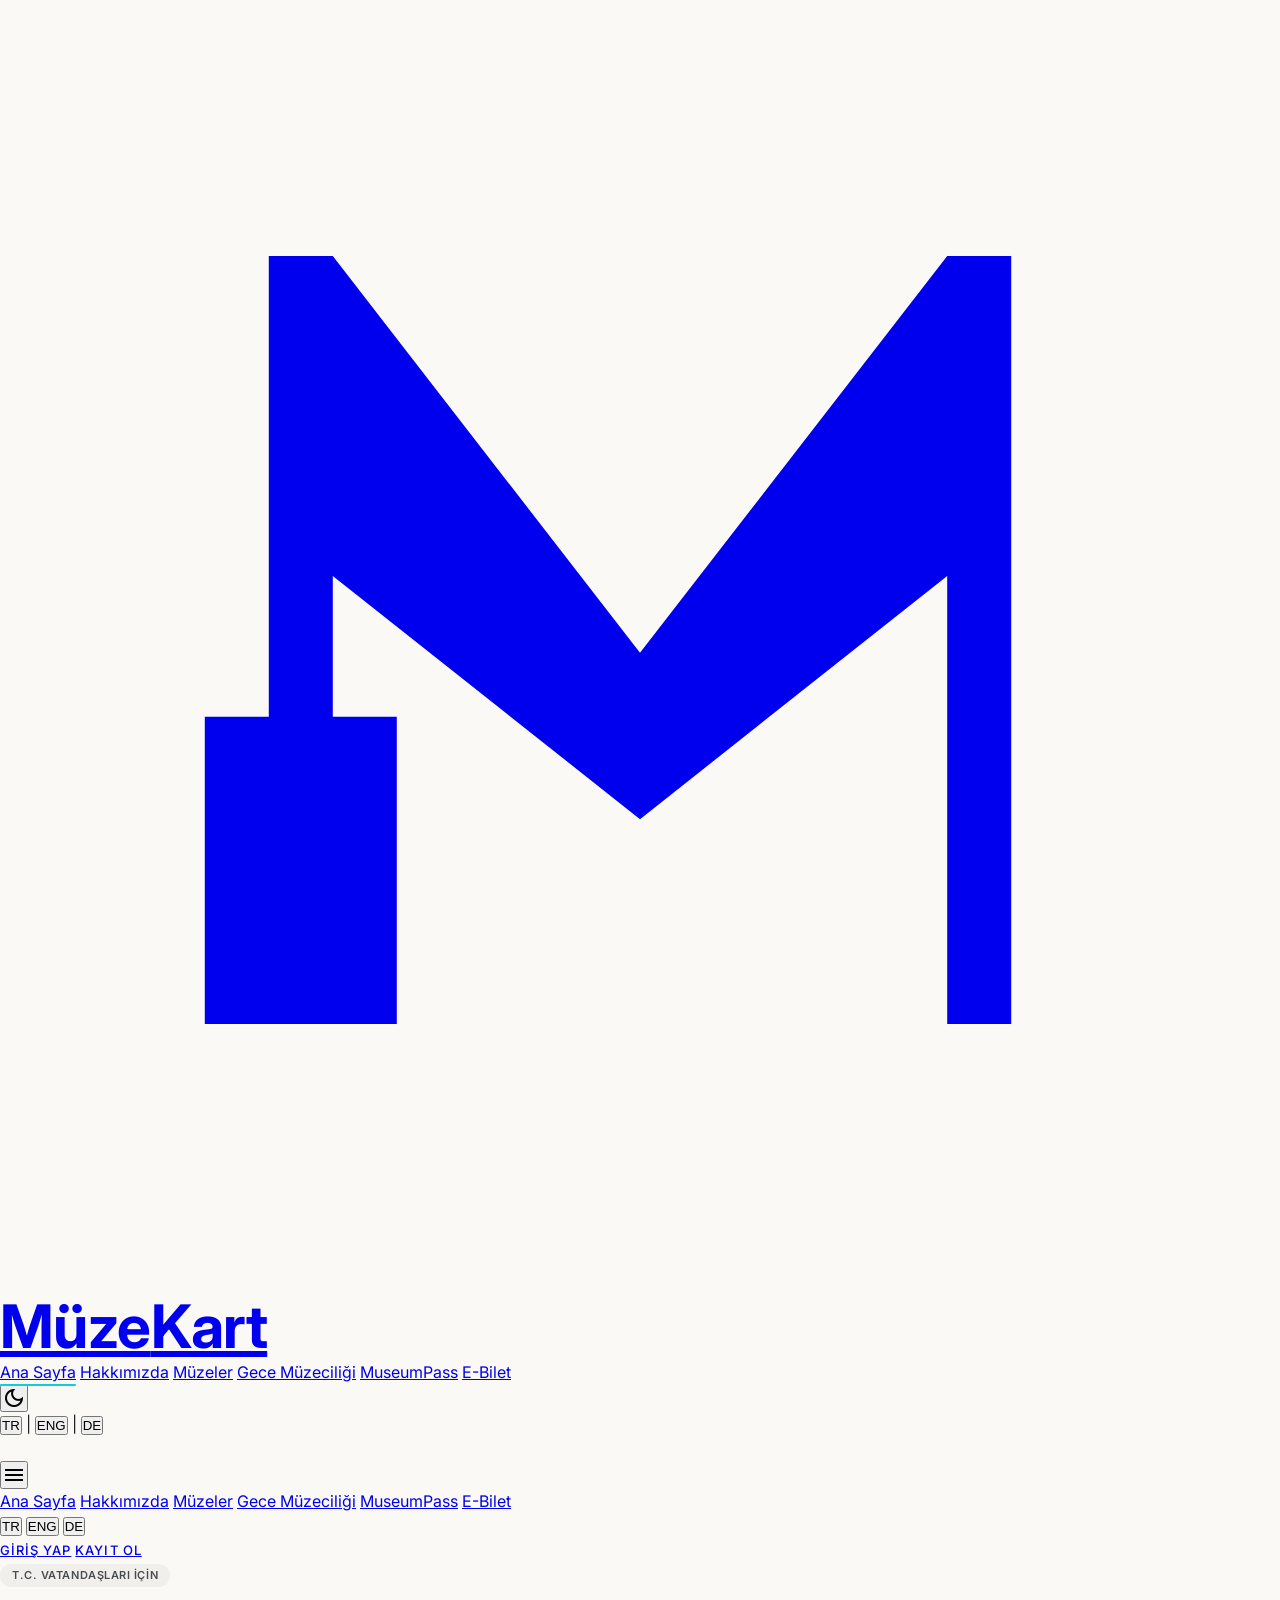
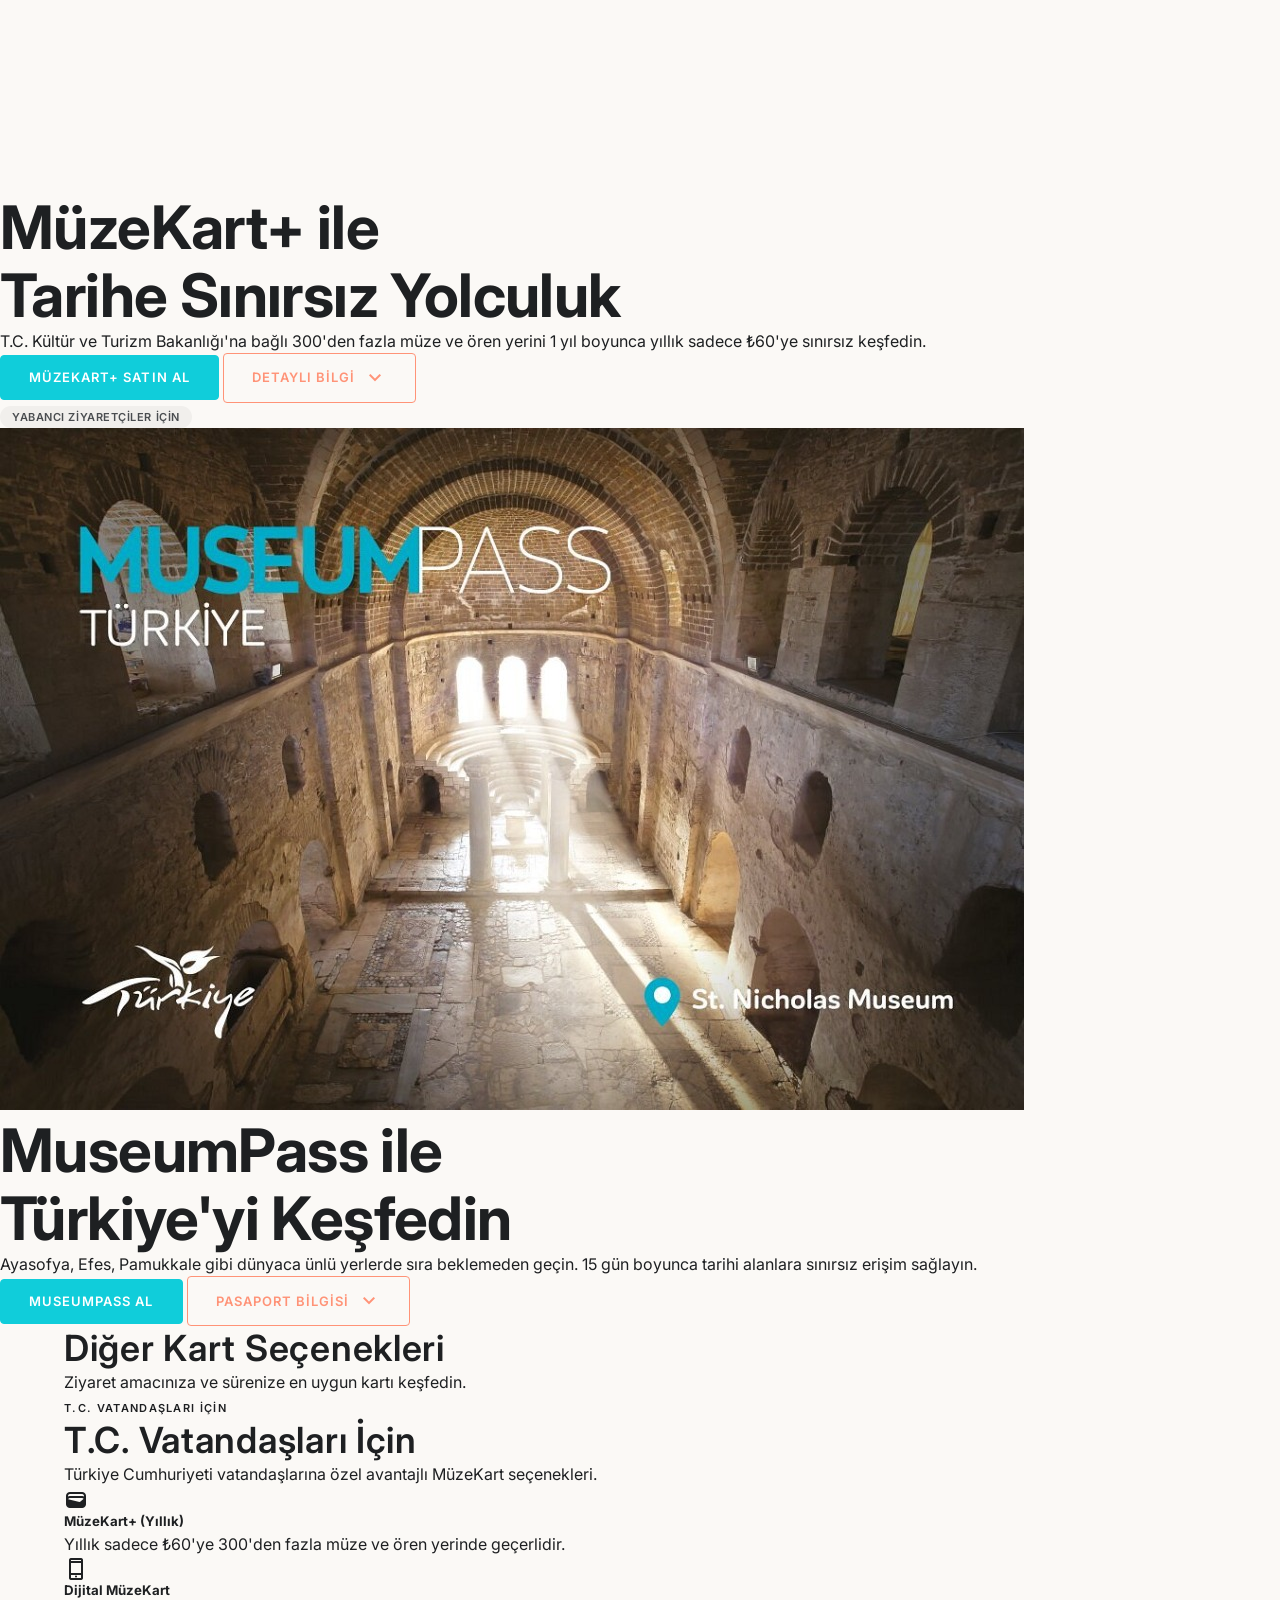
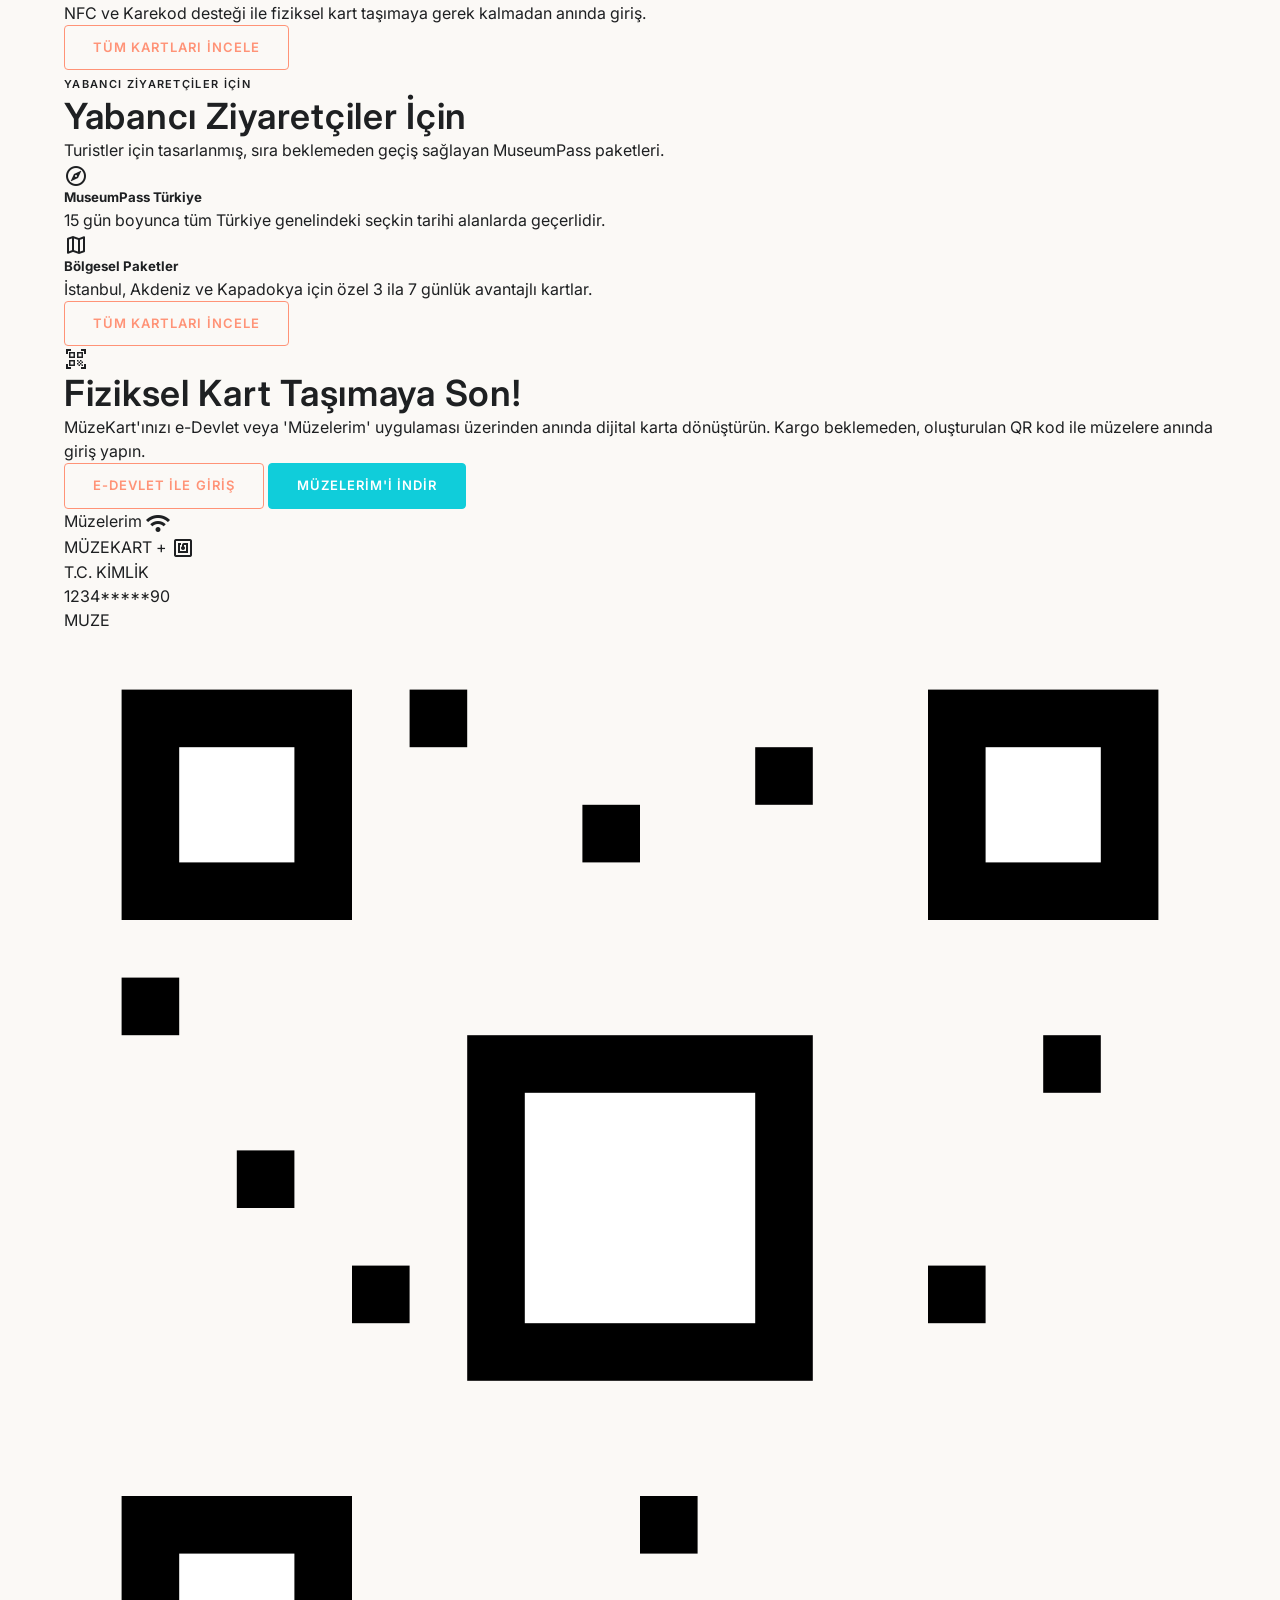
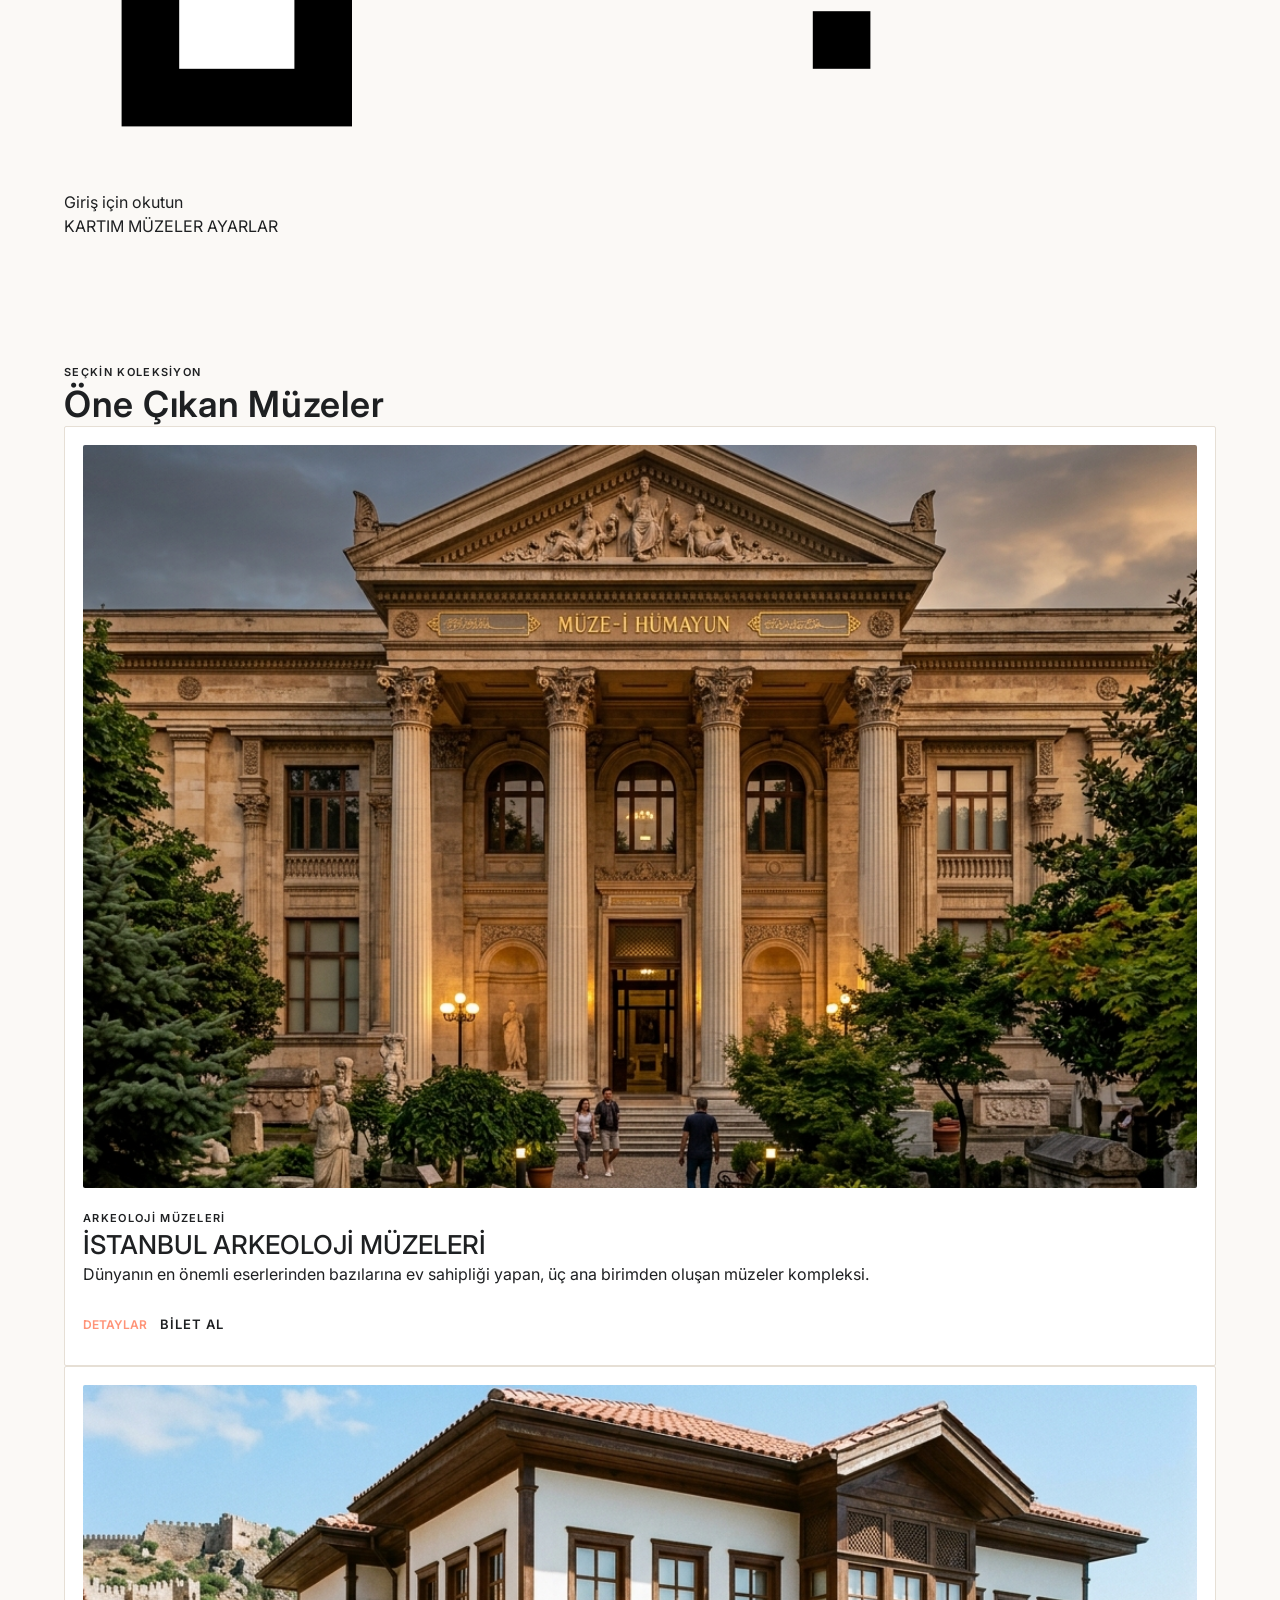
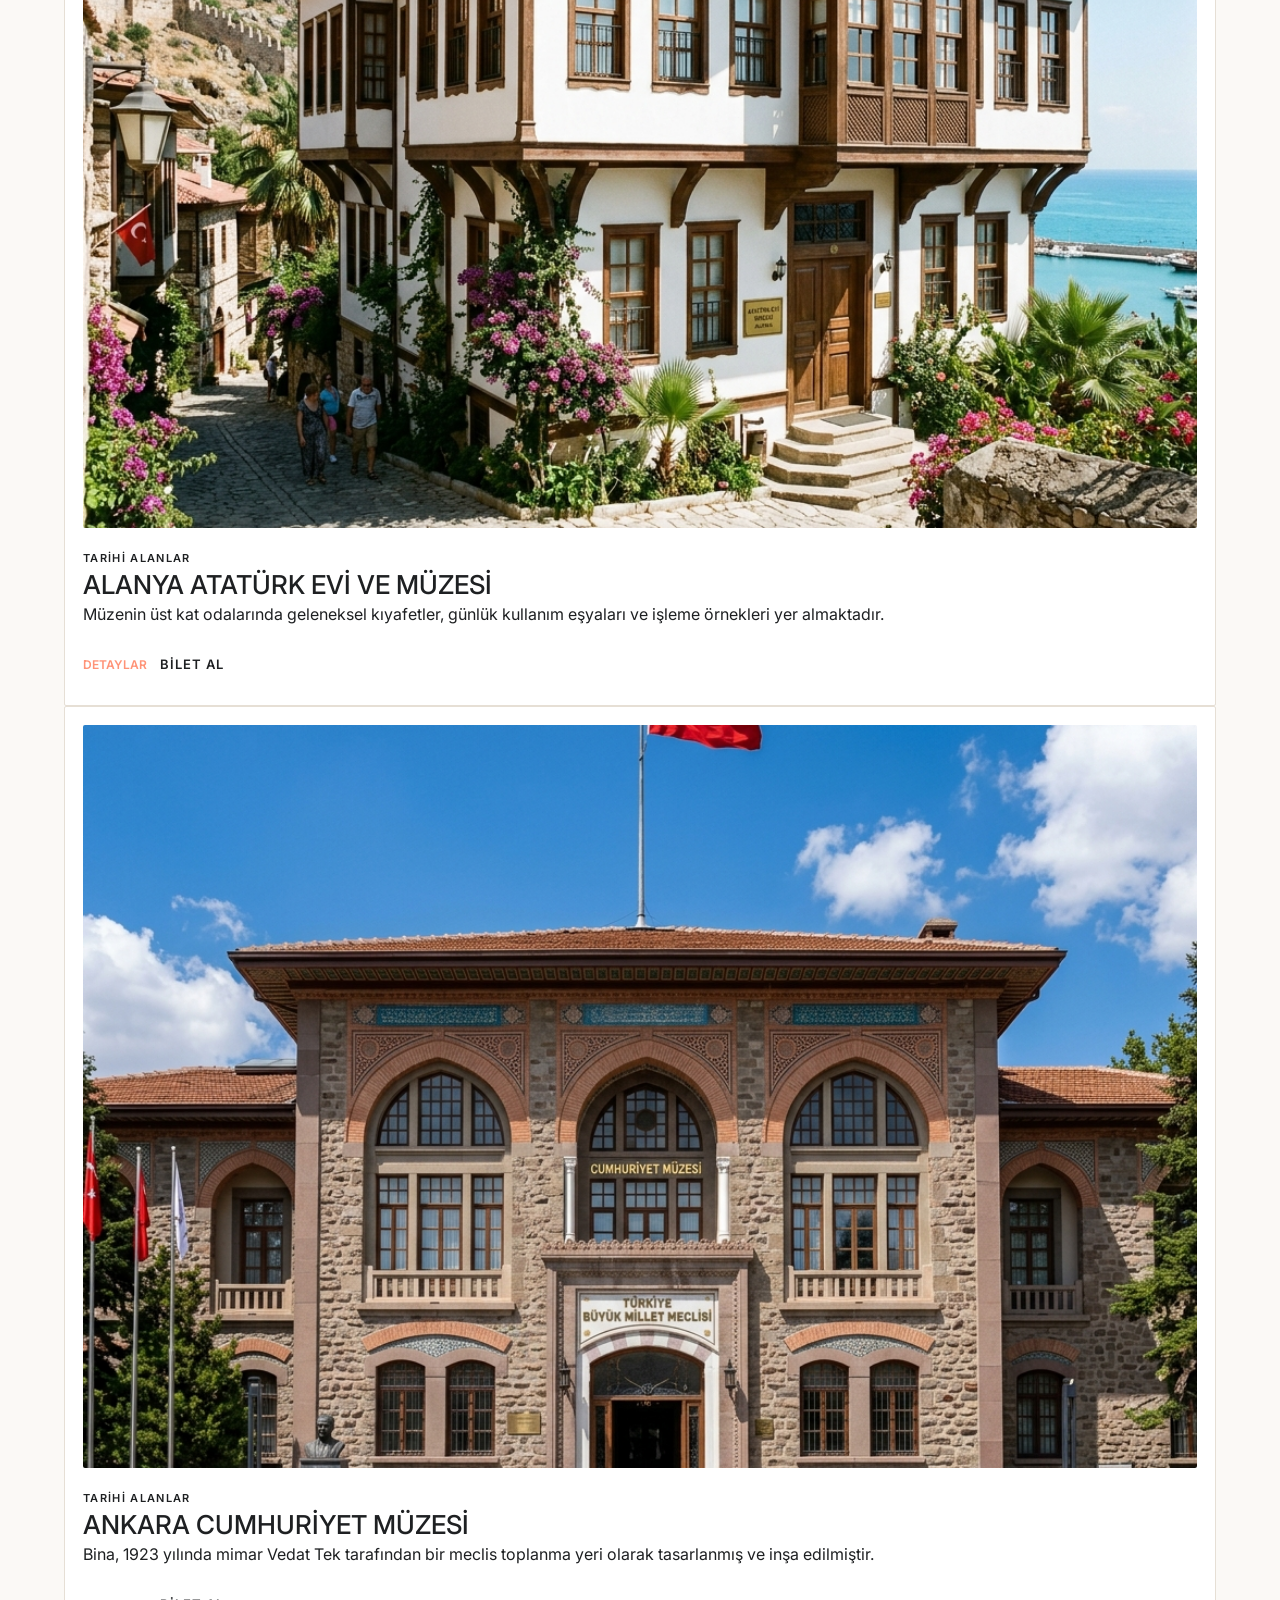
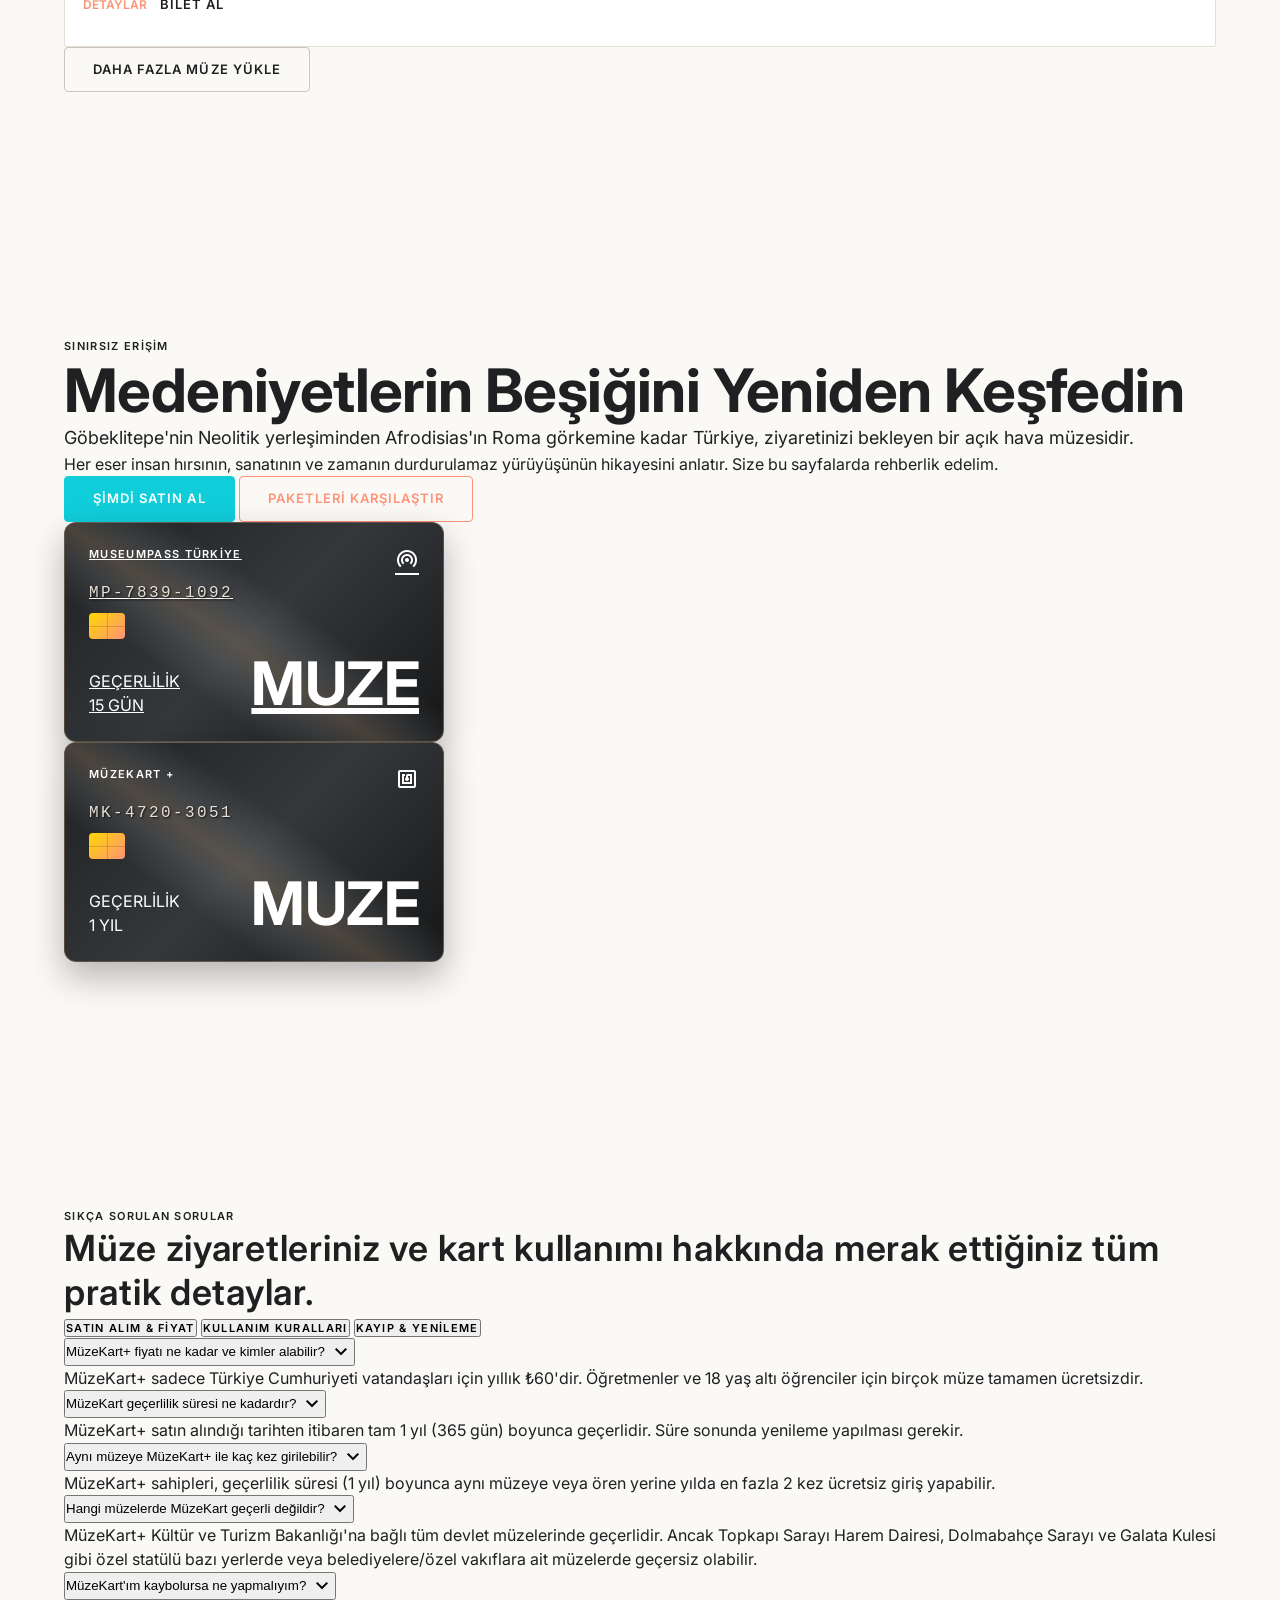
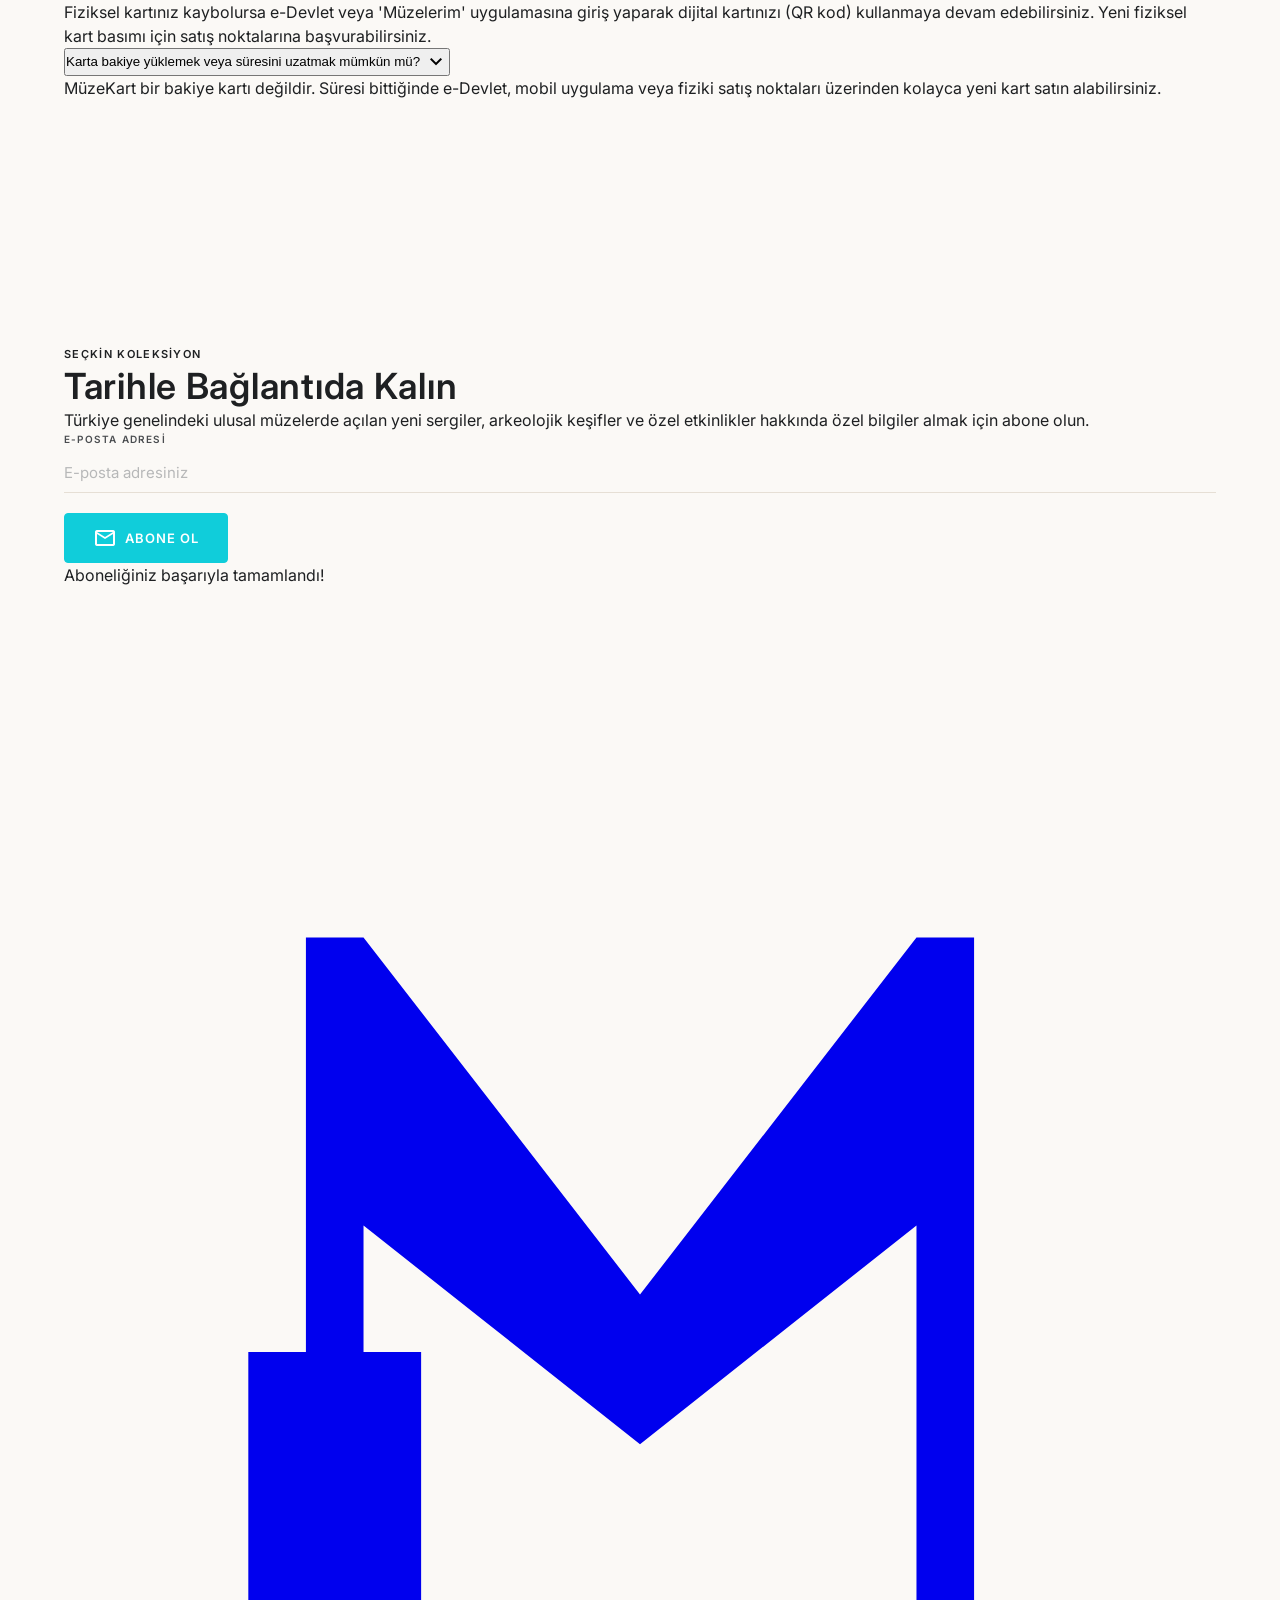
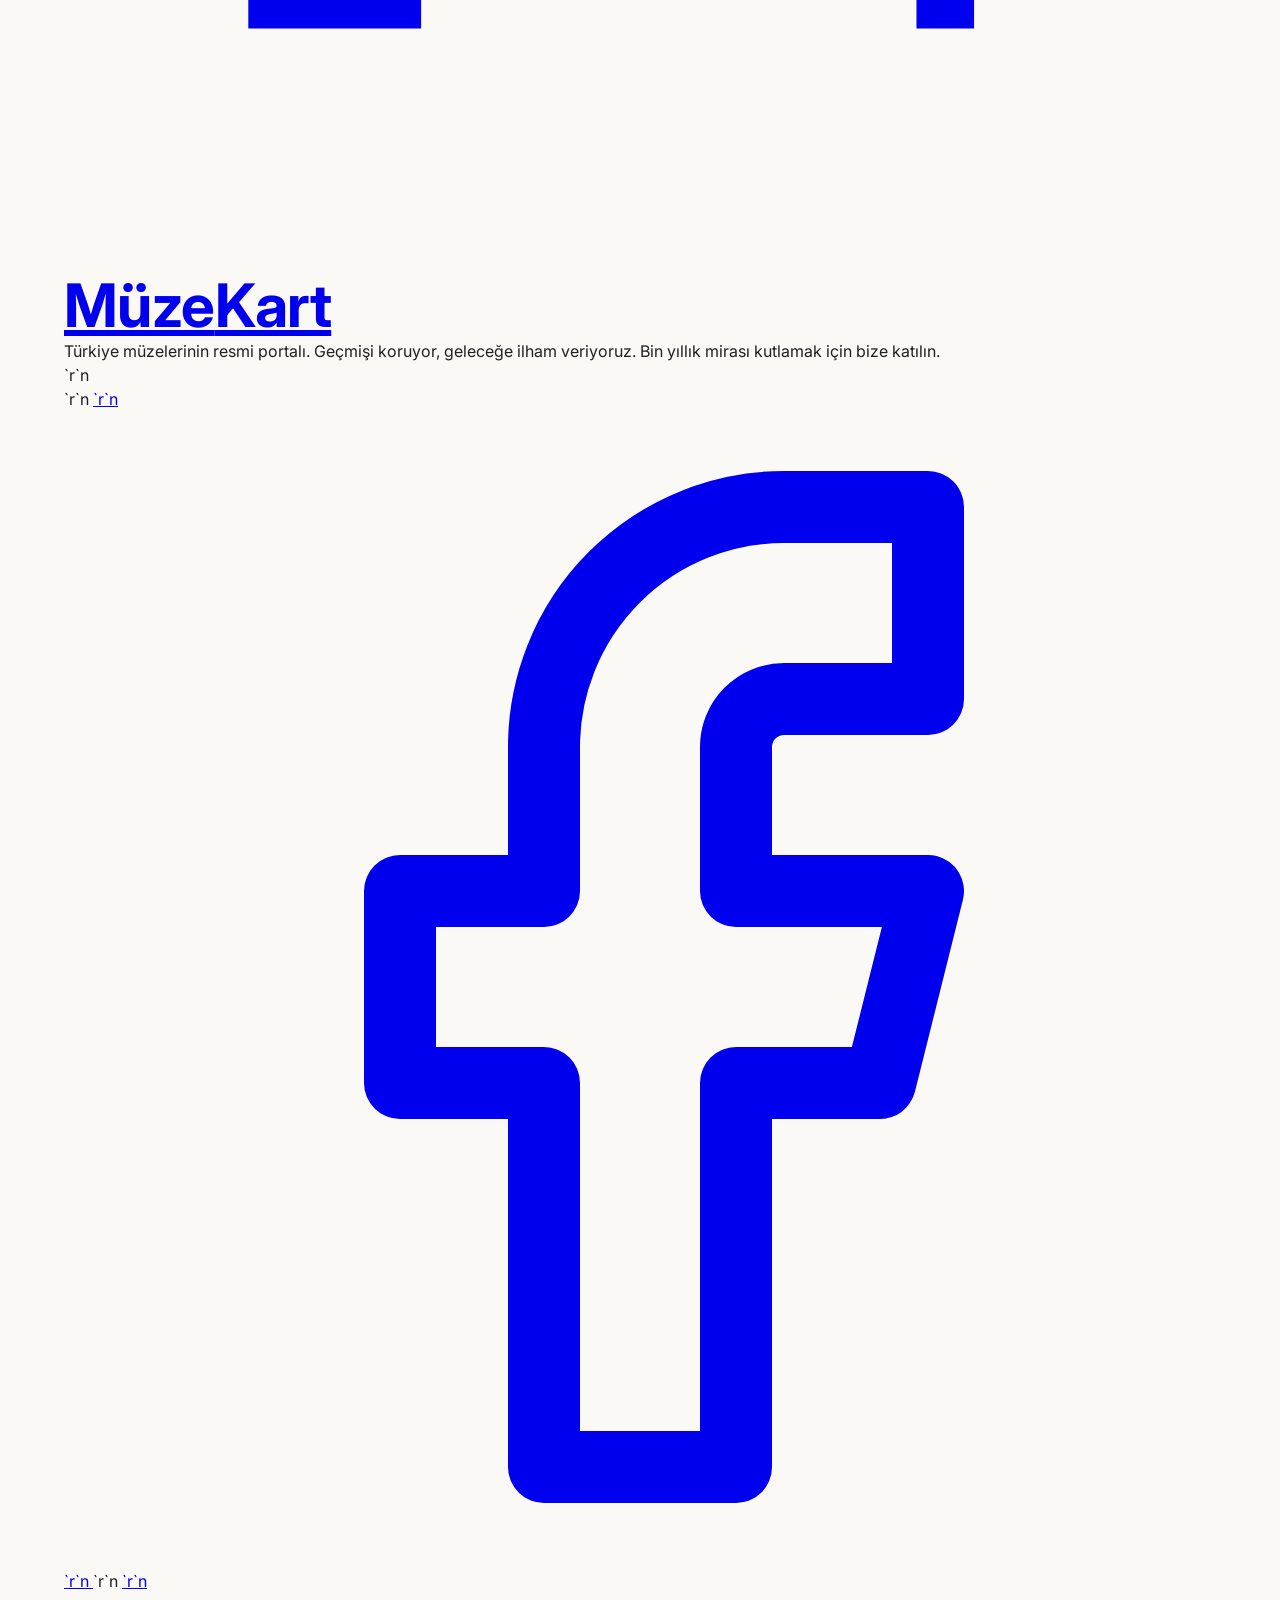
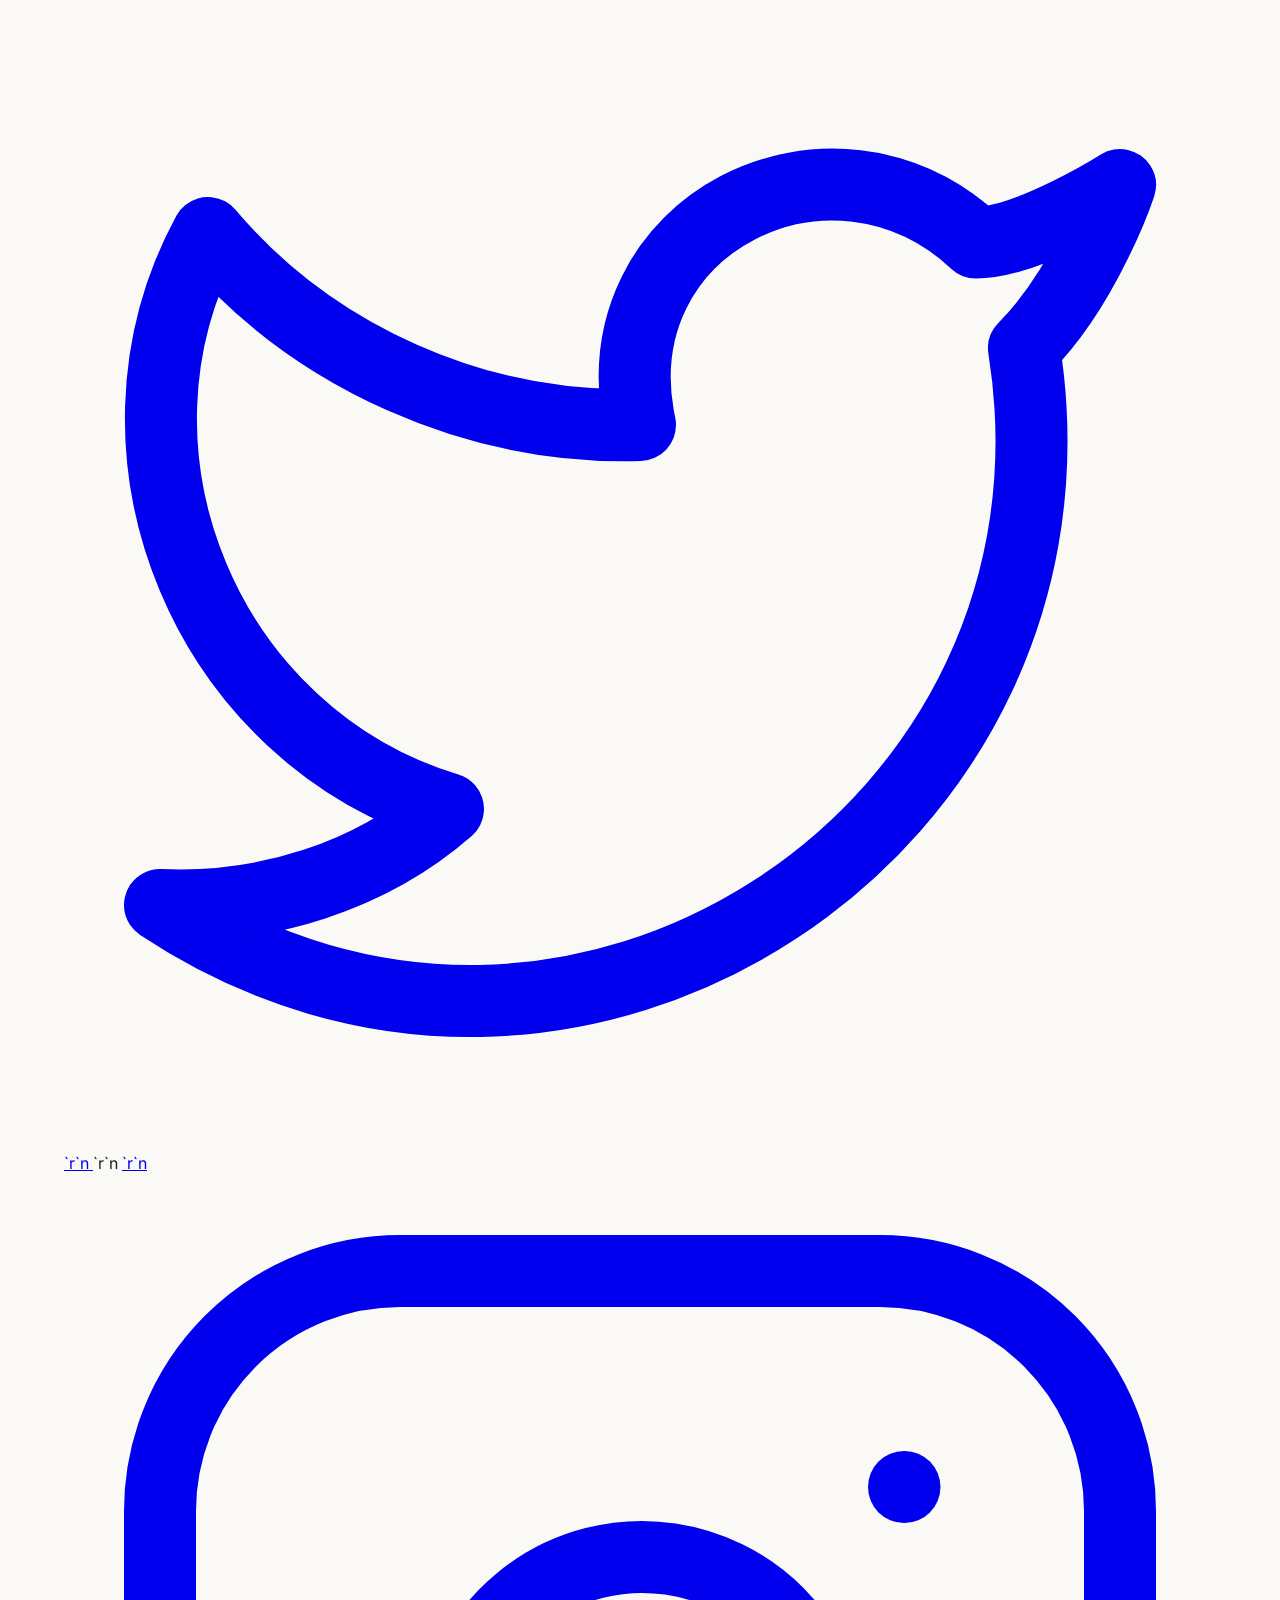
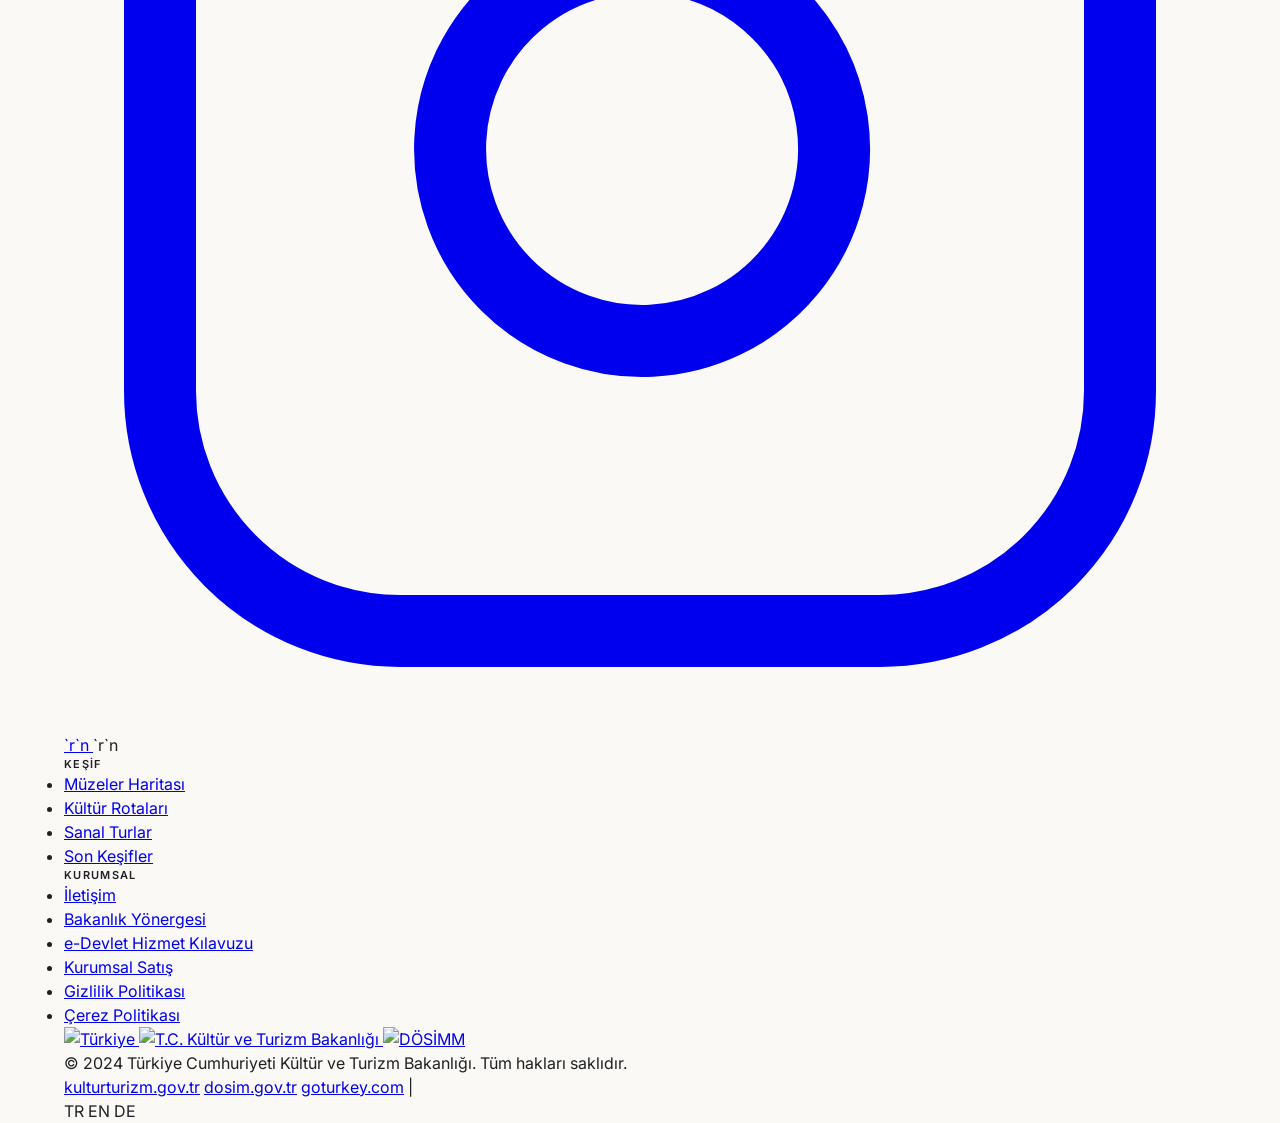
==== commit e35e31d9: "style: remove circles from logos/social icons, shift footer KEŞİF column right, and enhance homepage" ====
--- a/index.html
+++ b/index.html
@@ -76,10 +76,7 @@
         <div class="flex items-center gap-6 xl:gap-8 flex-shrink-0">
             <a class="font-display-lg text-xl md:text-2xl tracking-tighter flex items-center gap-2 whitespace-nowrap" href="index.html">
                 <!-- SVG Logo: Black circle with white 'M' -->
-                <svg class="w-8 h-8 flex-shrink-0" viewBox="0 0 100 100" fill="none" xmlns="http://www.w3.org/2000/svg">
-                    <circle cx="50" cy="50" r="45" class="logo-circle transition-all duration-300" stroke-width="6"/>
-                    <path d="M16 80V56H21V20H26L50 51L74 20H79V80H74V45L50 64L26 45V56H31V80H16Z" fill="white"/>
-                </svg>
+                <svg class="w-10 h-10 flex-shrink-0" viewBox="0 0 100 100" fill="none" xmlns="http://www.w3.org/2000/svg">`r`n                    <path d="M16 80V56H21V20H26L50 51L74 20H79V80H74V45L50 64L26 45V56H31V80H16Z" fill="currentColor" class="text-primary transition-colors duration-300"/>`r`n                </svg>
                 <span><span class="text-primary">Müze</span><span class="text-deep-charcoal dark:text-white">Kart</span></span>
             </a>
             <div class="hidden lg:flex gap-4 xl:gap-5 items-center">
@@ -167,7 +164,7 @@
         <!-- Full-bleed background image -->
         <div class="absolute inset-0 bg-cover bg-center bg-no-repeat transition-all duration-500" style="background-image: url('assets/images/galata_hero.jpg');"></div>
         <!-- Dark/Light overlay to ensure text readability -->
-        <div class="absolute inset-0 bg-white/85 dark:bg-black/80 backdrop-blur-[1px] z-10 transition-colors duration-300"></div>
+        <div class="absolute inset-0 bg-gradient-to-br from-[#FBF9F6]/95 via-[#E8F8FA]/90 to-[#FBF9F6]/95 dark:from-black/90 dark:via-zinc-950/80 dark:to-black/90 backdrop-blur-[6px] z-10 transition-colors duration-300"></div>
 
         <div class="relative z-20 max-w-container-max mx-auto px-desktop w-full grid grid-cols-1 md:grid-cols-2 gap-8 lg:gap-12 items-center">
             
@@ -728,35 +725,21 @@
 <!-- Footer -->
 <footer class="bg-deep-charcoal dark:bg-black border-t border-stone-gray/10 text-white pt-20 pb-12">
     <div class="container space-y-12">
-        <div class="grid grid-cols-1 md:grid-cols-3 gap-12 items-start">
+        <div class="grid grid-cols-1 md:grid-cols-12 gap-y-12 md:gap-x-8 items-start">
             
             <!-- Column 1: Brand Info & Social Media -->
-            <div class="space-y-6">
+            <div class="space-y-6 md:col-span-5">
                 <a class="font-display-lg text-3xl tracking-tighter flex items-center gap-2" href="index.html">
-                    <svg class="w-8 h-8 flex-shrink-0" viewBox="0 0 100 100" fill="none" xmlns="http://www.w3.org/2000/svg">
-                        <circle cx="50" cy="50" r="45" class="logo-circle transition-all duration-300" stroke-width="6"/>
-                        <path d="M16 80V56H21V20H26L50 51L74 20H79V80H74V45L50 64L26 45V56H31V80H16Z" fill="white"/>
-                    </svg>
+                    <svg class="w-10 h-10 flex-shrink-0" viewBox="0 0 100 100" fill="none" xmlns="http://www.w3.org/2000/svg">`r`n                        <path d="M16 80V56H21V20H26L50 51L74 20H79V80H74V45L50 64L26 45V56H31V80H16Z" fill="currentColor" class="text-primary transition-colors duration-300"/>`r`n                    </svg>
                     <span><span class="text-primary">Müze</span><span class="text-white">Kart</span></span>
                 </a>
                 <p class="font-body-md text-stone-gray max-w-sm text-sm" data-i18n="footer_desc">Türkiye müzelerinin resmi portalı. Geçmişi koruyor, geleceğe ilham veriyoruz. Bin yıllık mirası kutlamak için bize katılın.</p>
                 
-                <!-- Social Media (3 Icons) -->
-                <div class="flex gap-4">
-                    <a href="https://www.facebook.com/Muzekart/" target="_blank" rel="noreferrer noopener" class="text-stone-gray hover:text-elegant-gold transition-colors p-2 border border-stone-gray/20 hover:border-elegant-gold/50 rounded-full flex items-center justify-center" aria-label="Facebook">
-                        <svg class="w-5 h-5" viewBox="0 0 24 24" fill="none" stroke="currentColor" stroke-width="1.5" stroke-linecap="round" stroke-linejoin="round"><path d="M18 2h-3a5 5 0 0 0-5 5v3H7v4h3v8h4v-8h3l1-4h-4V7a1 1 0 0 1 1-1h3z"/></svg>
-                    </a>
-                    <a href="https://twitter.com/Muzekart/" target="_blank" rel="noreferrer noopener" class="text-stone-gray hover:text-elegant-gold transition-colors p-2 border border-stone-gray/20 hover:border-elegant-gold/50 rounded-full flex items-center justify-center" aria-label="Twitter">
-                        <svg class="w-5 h-5" viewBox="0 0 24 24" fill="none" stroke="currentColor" stroke-width="1.5" stroke-linecap="round" stroke-linejoin="round"><path d="M22 4s-.7 2.1-2 3.4c1.6 10-9.4 17.3-18 11.6 2.2.1 4.4-.6 6-2C3 15.5.5 9.6 3 5c2.2 2.6 5.6 4.1 9 4-.9-4.2 4-6.6 7-3.8 1.1 0 3-1.2 3-1.2z"/></svg>
-                    </a>
-                    <a href="https://www.instagram.com/Muzekart/" target="_blank" rel="noreferrer noopener" class="text-stone-gray hover:text-elegant-gold transition-colors p-2 border border-stone-gray/20 hover:border-elegant-gold/50 rounded-full flex items-center justify-center" aria-label="Instagram">
-                        <svg class="w-5 h-5" viewBox="0 0 24 24" fill="none" stroke="currentColor" stroke-width="1.5" stroke-linecap="round" stroke-linejoin="round"><rect x="2" y="2" width="20" height="20" rx="5" ry="5"/><path d="M16 11.37A4 4 0 1 1 12.63 8 4 4 0 0 1 16 11.37z"/><line x1="17.5" y1="6.5" x2="17.51" y2="6.5"/></svg>
-                    </a>
-                </div>
+                <!-- Social Media (3 Icons) -->`r`n                <div class="flex gap-4">`r`n                    <a href="https://www.facebook.com/Muzekart/" target="_blank" rel="noreferrer noopener" class="text-stone-gray hover:text-elegant-gold transition-colors p-1.5 hover:scale-110 duration-200 flex items-center justify-center" aria-label="Facebook">`r`n                        <svg class="w-6 h-6" viewBox="0 0 24 24" fill="none" stroke="currentColor" stroke-width="1.5" stroke-linecap="round" stroke-linejoin="round"><path d="M18 2h-3a5 5 0 0 0-5 5v3H7v4h3v8h4v-8h3l1-4h-4V7a1 1 0 0 1 1-1h3z"/></svg>`r`n                    </a>`r`n                    <a href="https://twitter.com/Muzekart/" target="_blank" rel="noreferrer noopener" class="text-stone-gray hover:text-elegant-gold transition-colors p-1.5 hover:scale-110 duration-200 flex items-center justify-center" aria-label="Twitter">`r`n                        <svg class="w-6 h-6" viewBox="0 0 24 24" fill="none" stroke="currentColor" stroke-width="1.5" stroke-linecap="round" stroke-linejoin="round"><path d="M22 4s-.7 2.1-2 3.4c1.6 10-9.4 17.3-18 11.6 2.2.1 4.4-.6 6-2C3 15.5.5 9.6 3 5c2.2 2.6 5.6 4.1 9 4-.9-4.2 4-6.6 7-3.8 1.1 0 3-1.2 3-1.2z"/></svg>`r`n                    </a>`r`n                    <a href="https://www.instagram.com/Muzekart/" target="_blank" rel="noreferrer noopener" class="text-stone-gray hover:text-elegant-gold transition-colors p-1.5 hover:scale-110 duration-200 flex items-center justify-center" aria-label="Instagram">`r`n                        <svg class="w-6 h-6" viewBox="0 0 24 24" fill="none" stroke="currentColor" stroke-width="1.5" stroke-linecap="round" stroke-linejoin="round"><rect x="2" y="2" width="20" height="20" rx="5" ry="5"/><path d="M16 11.37A4 4 0 1 1 12.63 8 4 4 0 0 1 16 11.37z"/><line x1="17.5" y1="6.5" x2="17.51" y2="6.5"/></svg>`r`n                    </a>`r`n                </div>
             </div>
             
             <!-- Column 2: Discovery -->
-            <div>
+            <div class="md:col-span-3 md:col-start-7">
                 <h5 class="text-elegant-gold font-label-caps text-label-caps uppercase mb-8" data-i18n="footer_col_discovery">Discovery</h5>
                 <ul class="space-y-4 font-body-md text-stone-gray text-sm">
                     <li><a class="hover:text-white transition-colors" href="museums.html" data-i18n="footer_map">Map of Museums</a></li>
@@ -767,7 +750,7 @@
             </div>
             
             <!-- Column 3: Corporate Links from Muze.gov.tr -->
-            <div>
+            <div class="md:col-span-3 md:col-start-10">
                 <h5 class="text-elegant-gold font-label-caps text-label-caps uppercase mb-8" data-i18n="footer_col_corporate">Corporate</h5>
                 <ul class="space-y-4 font-body-md text-stone-gray text-sm">
                     <li><a class="hover:text-white transition-colors" href="about.html#contact-section" data-i18n="footer_contact">İletişim</a></li>
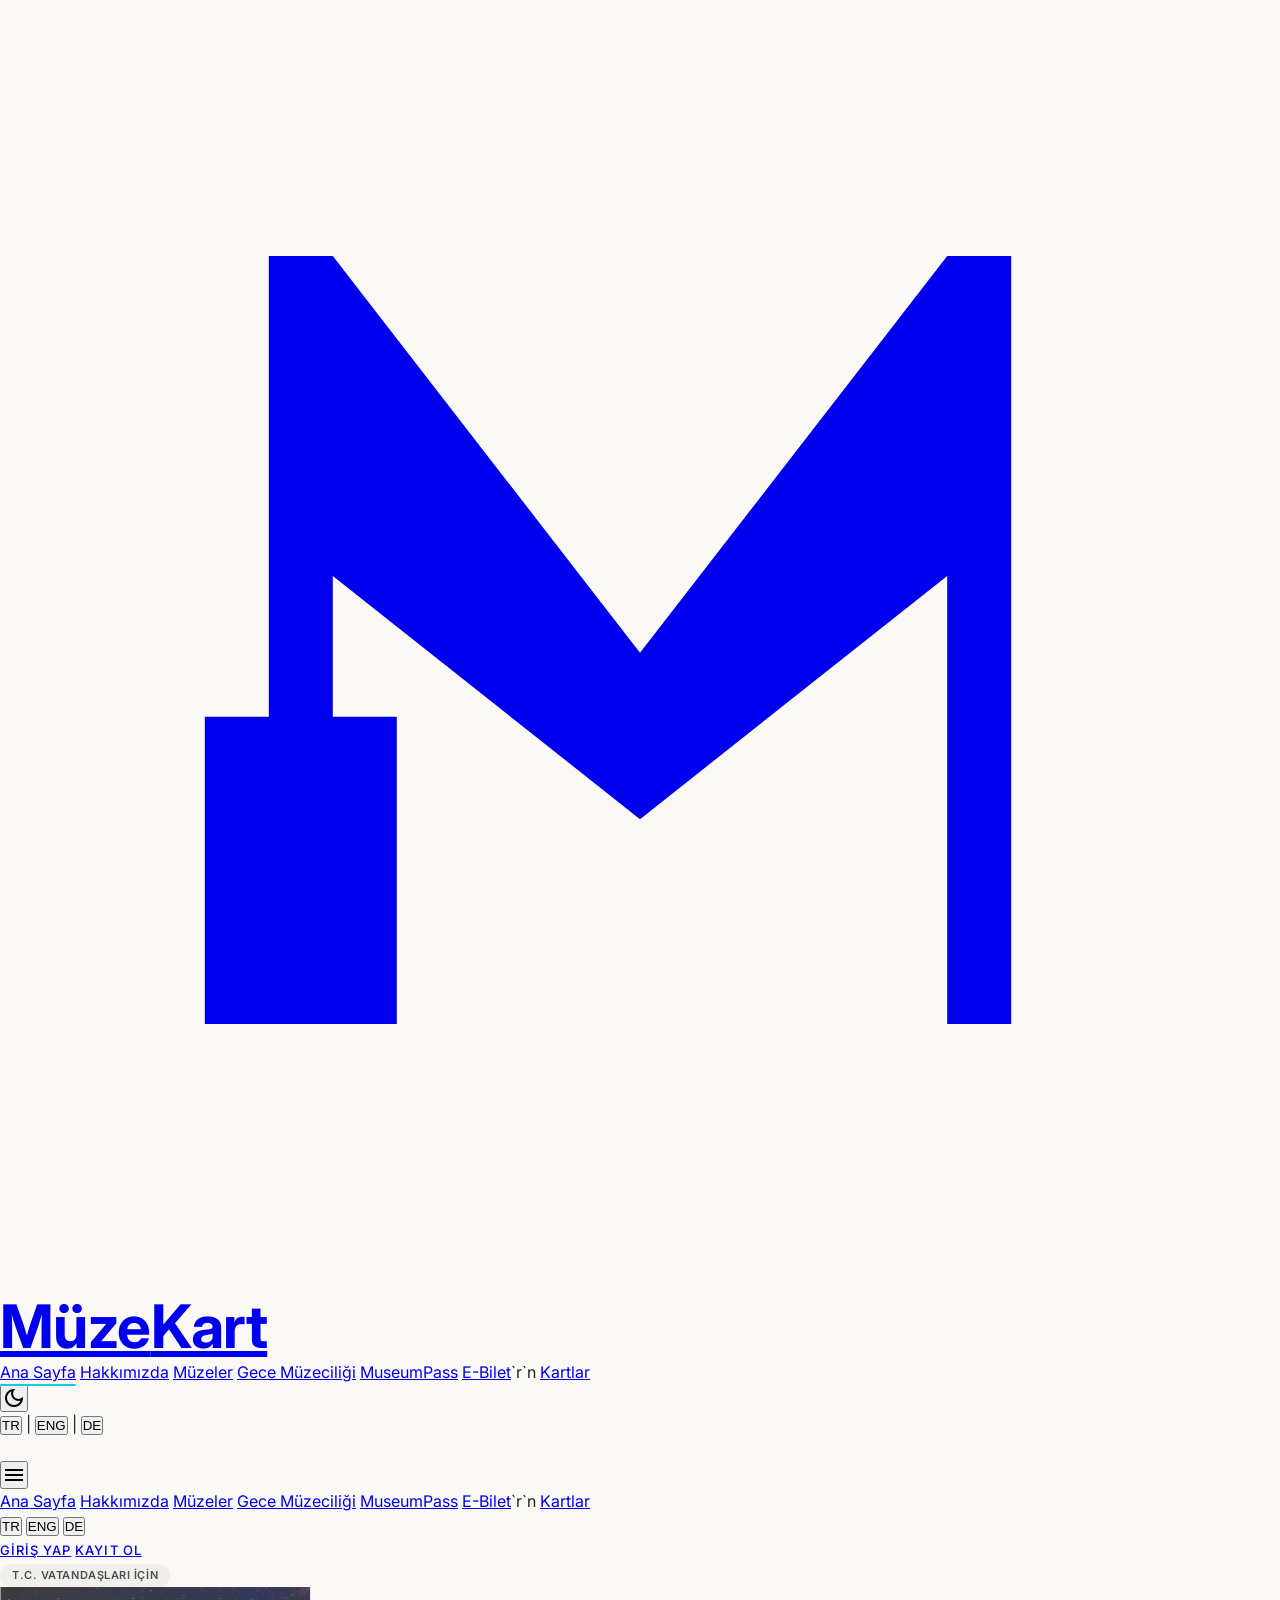
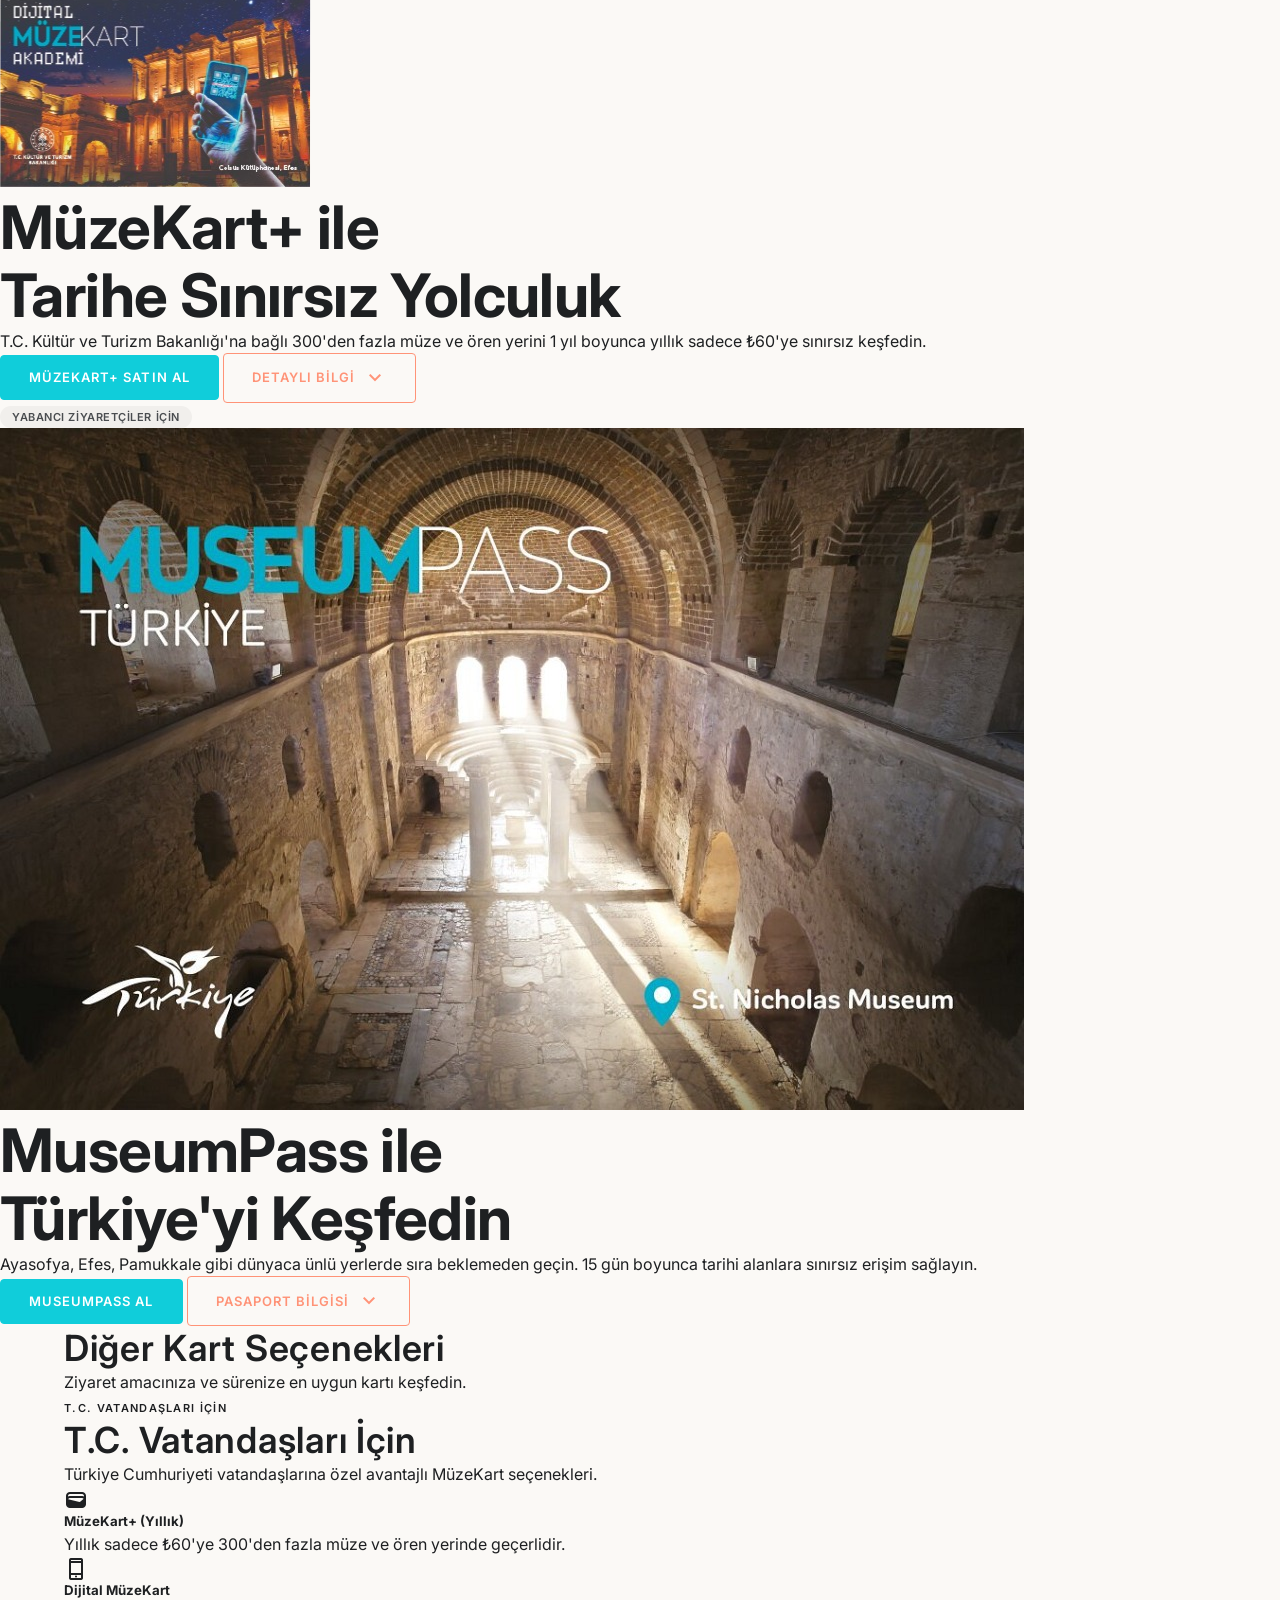
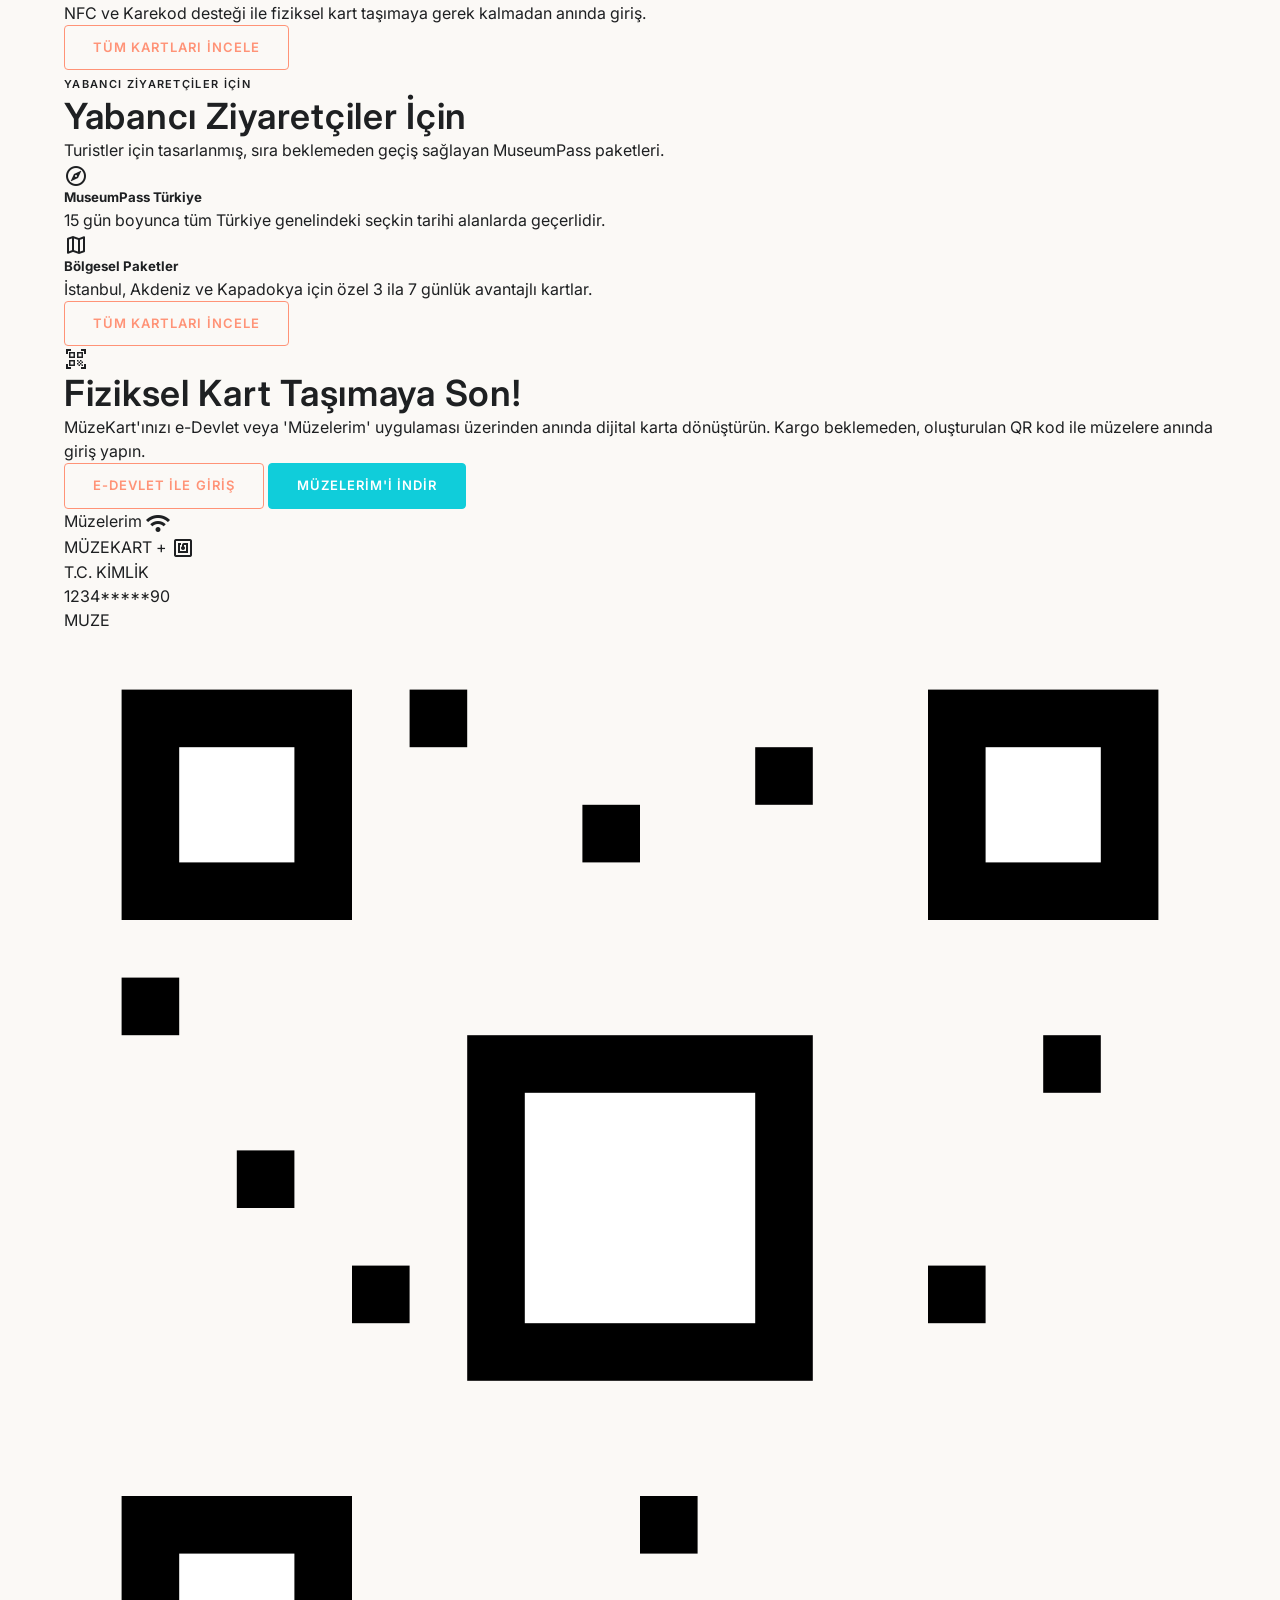
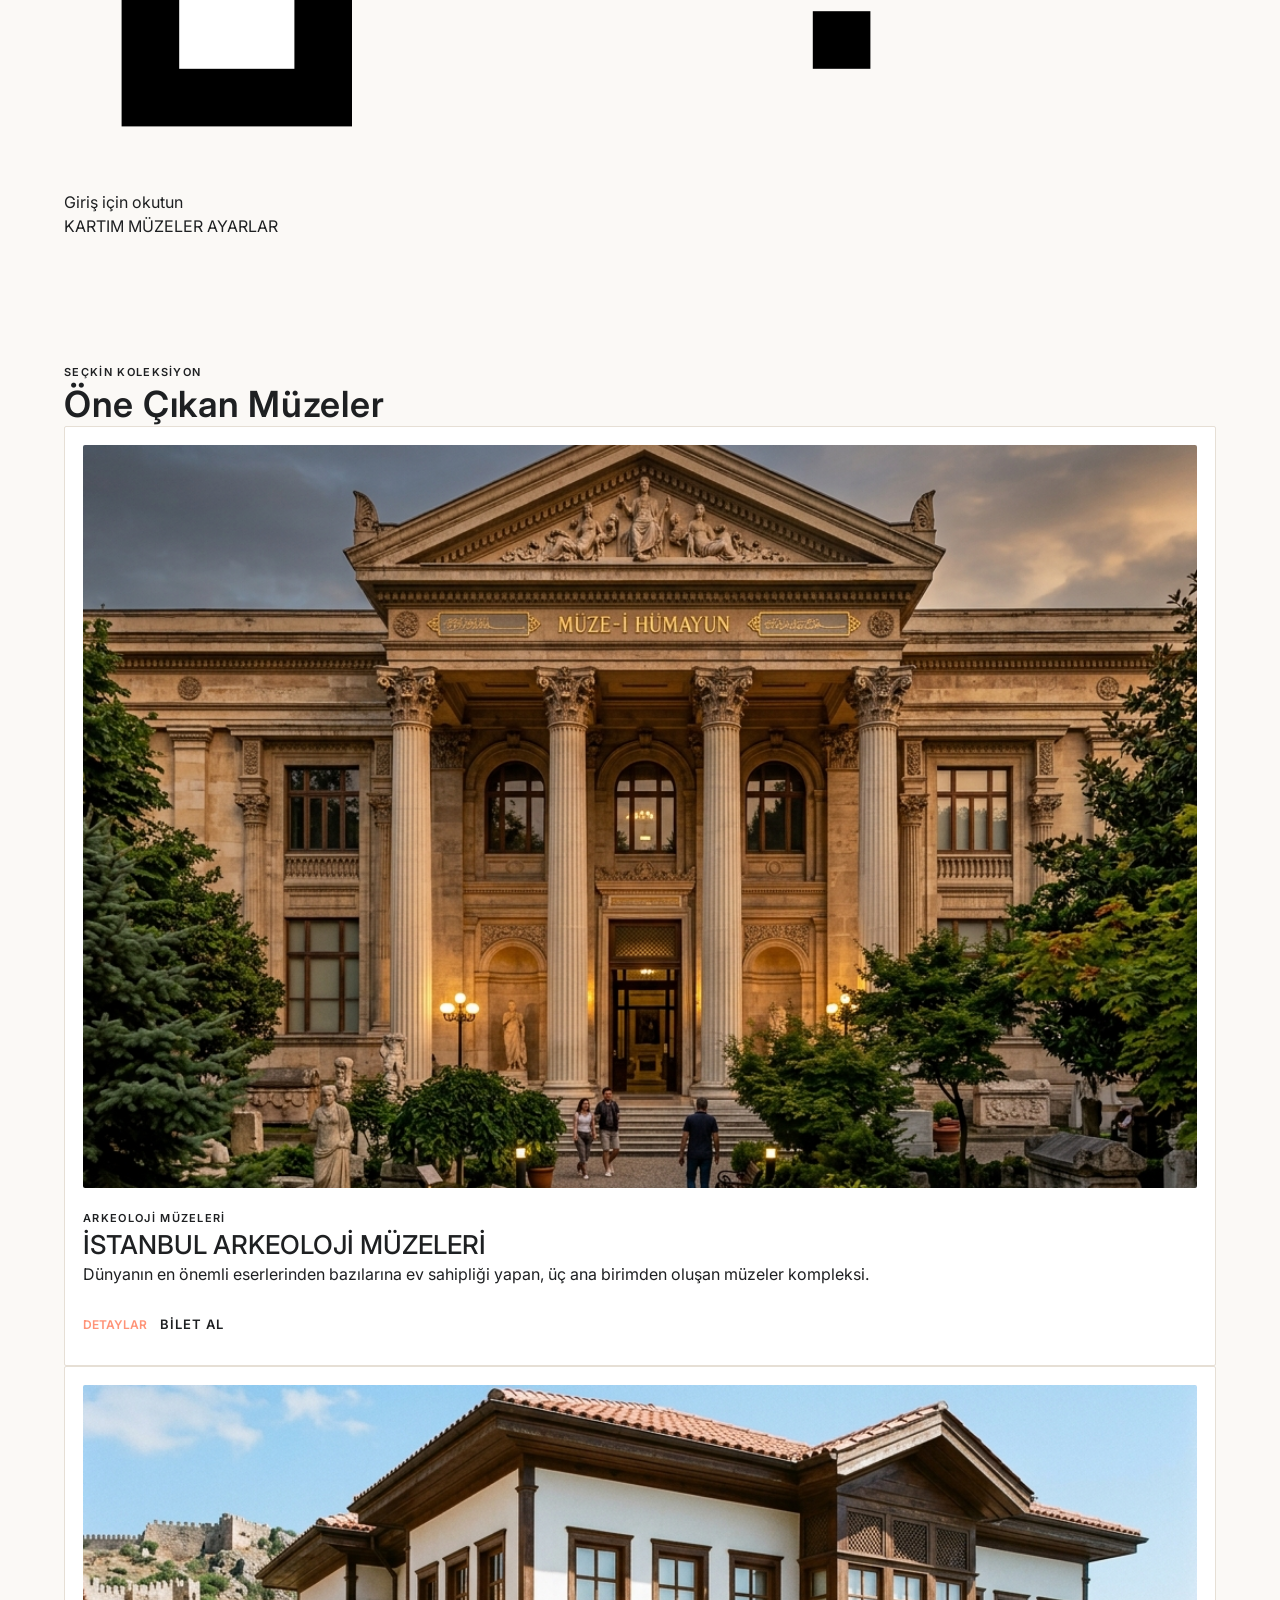
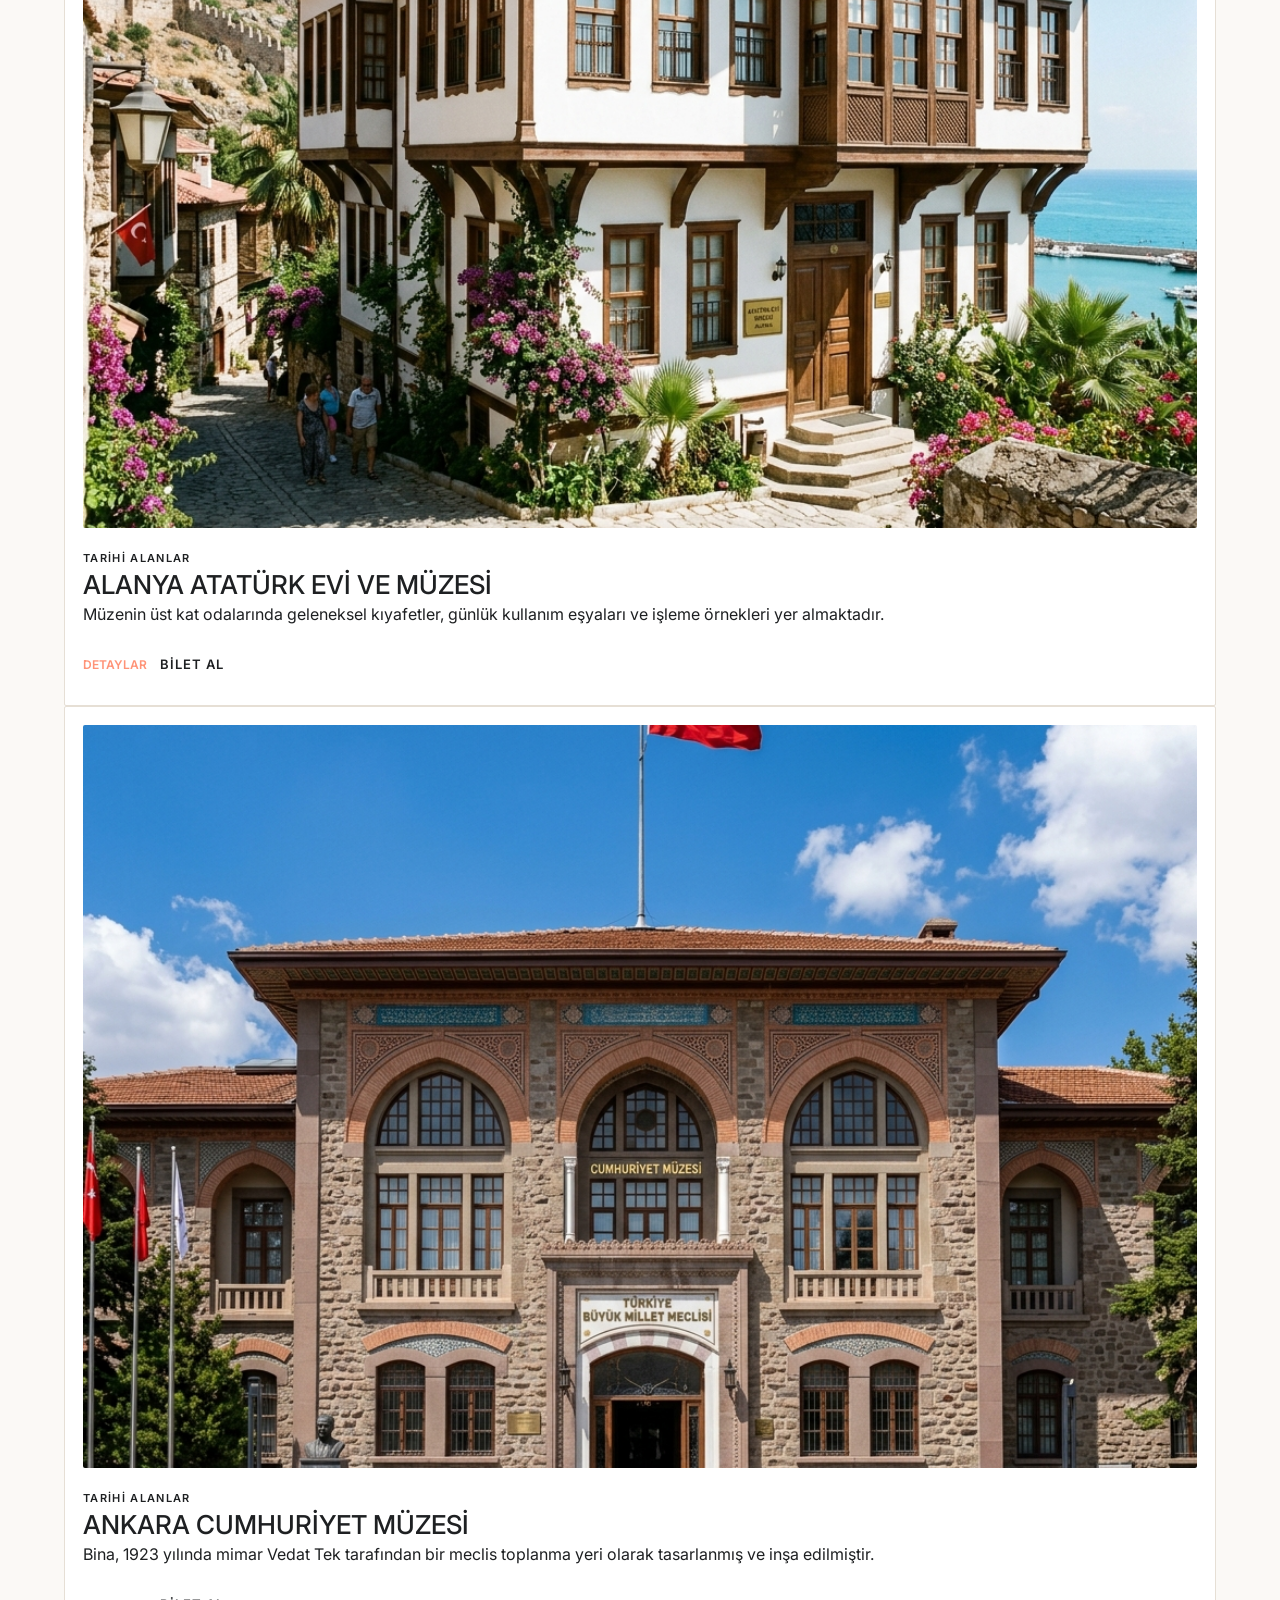
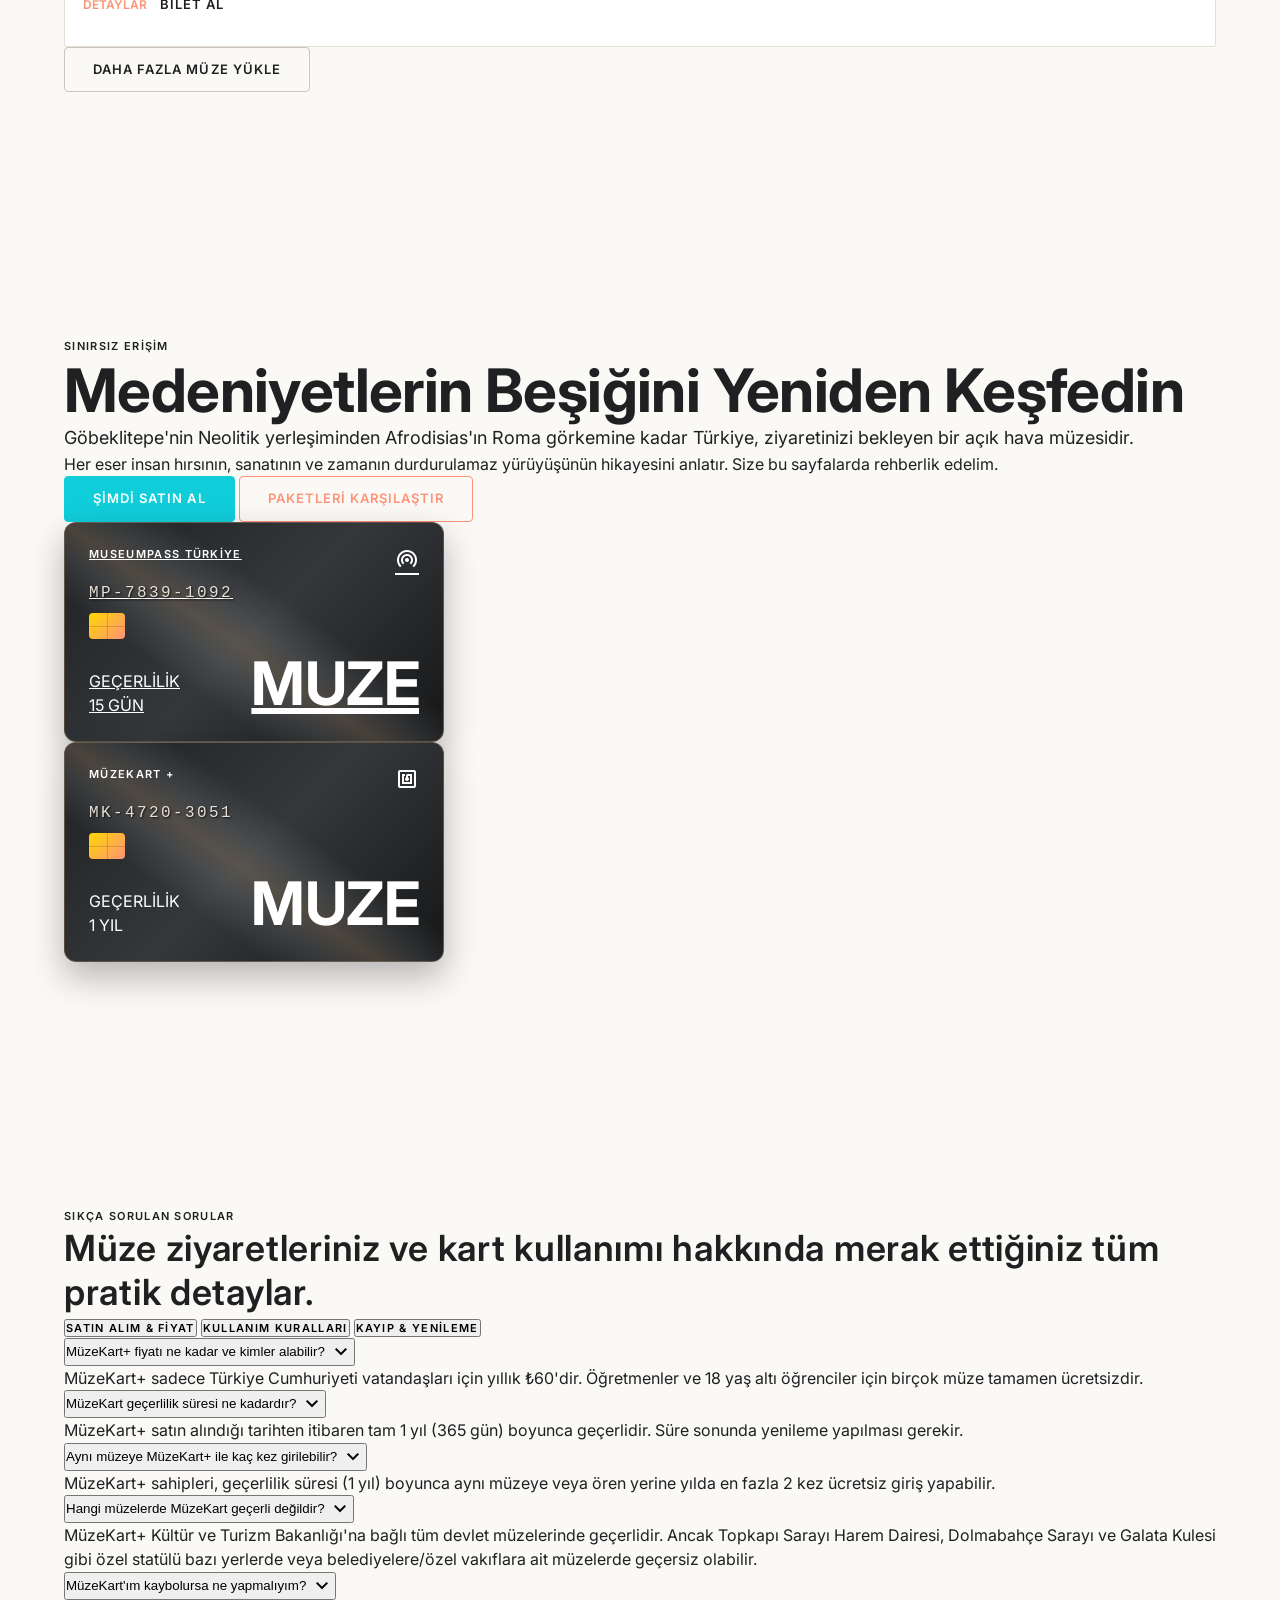
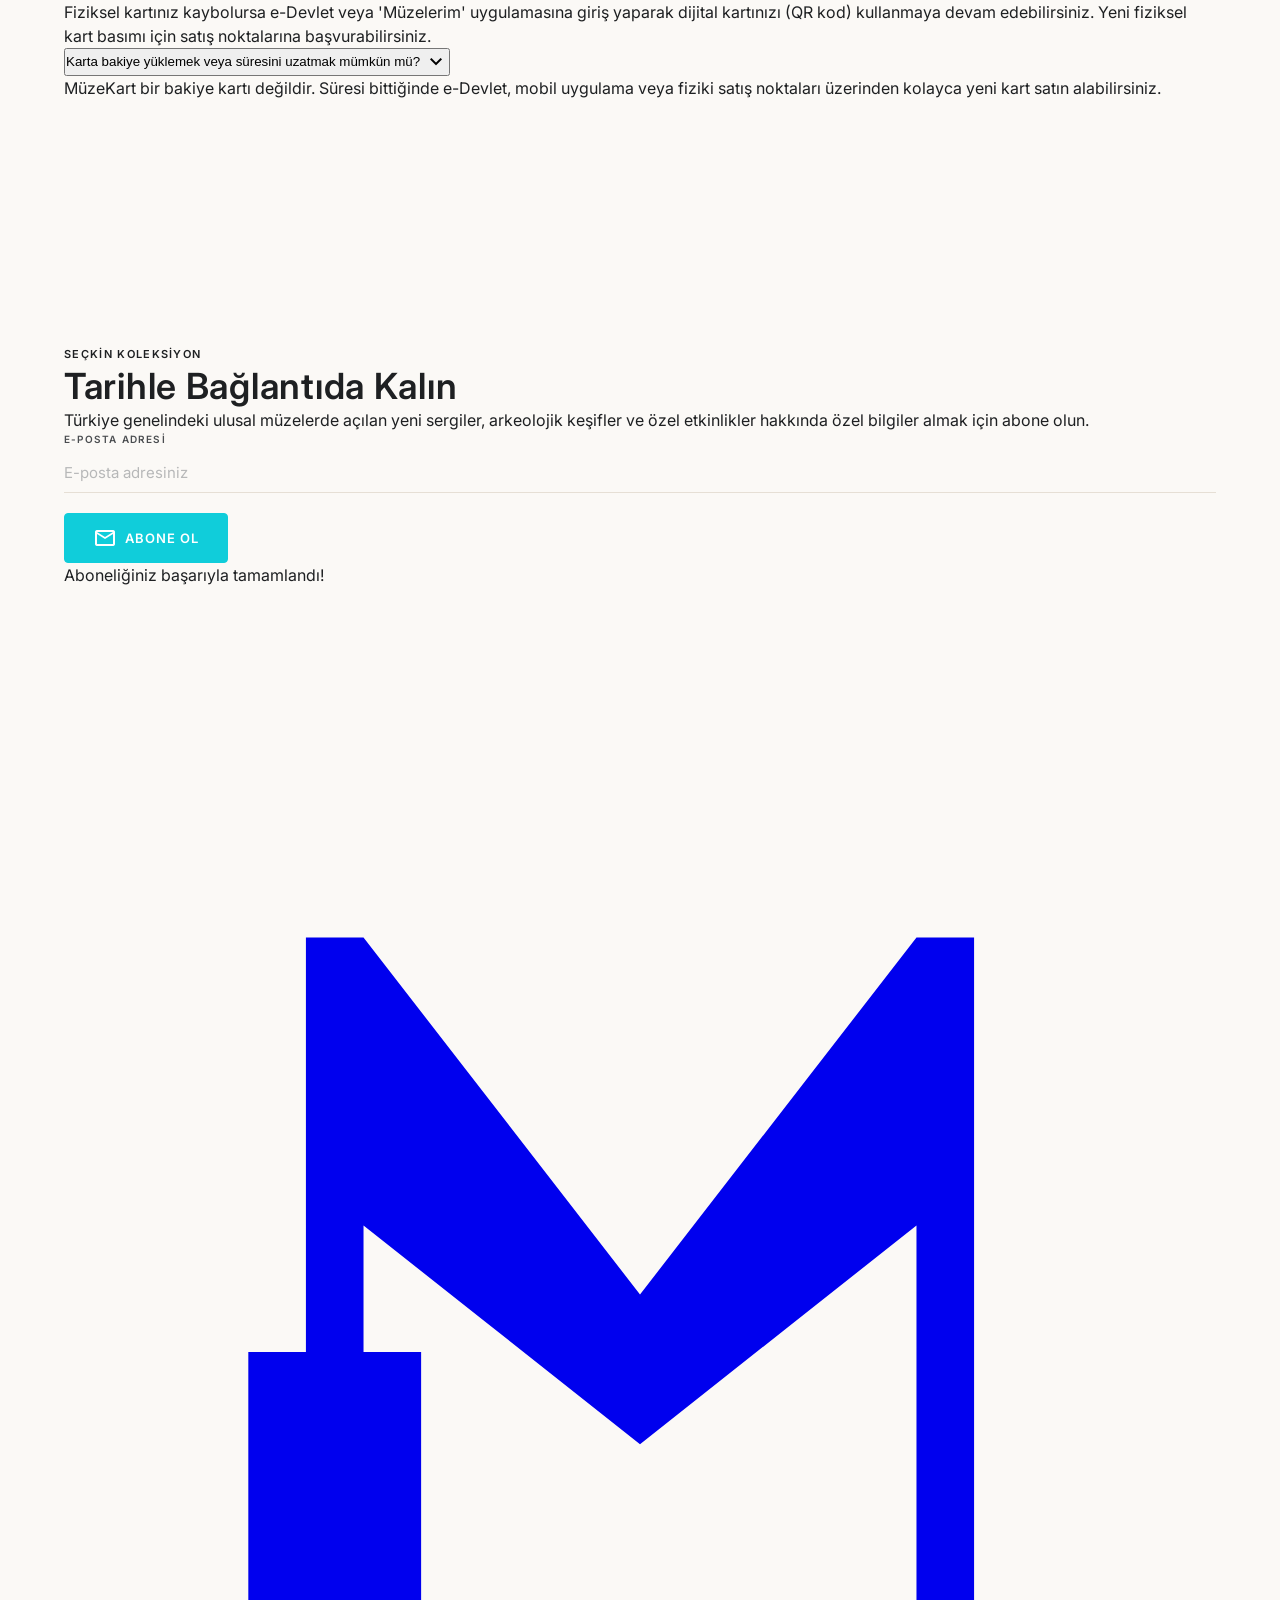
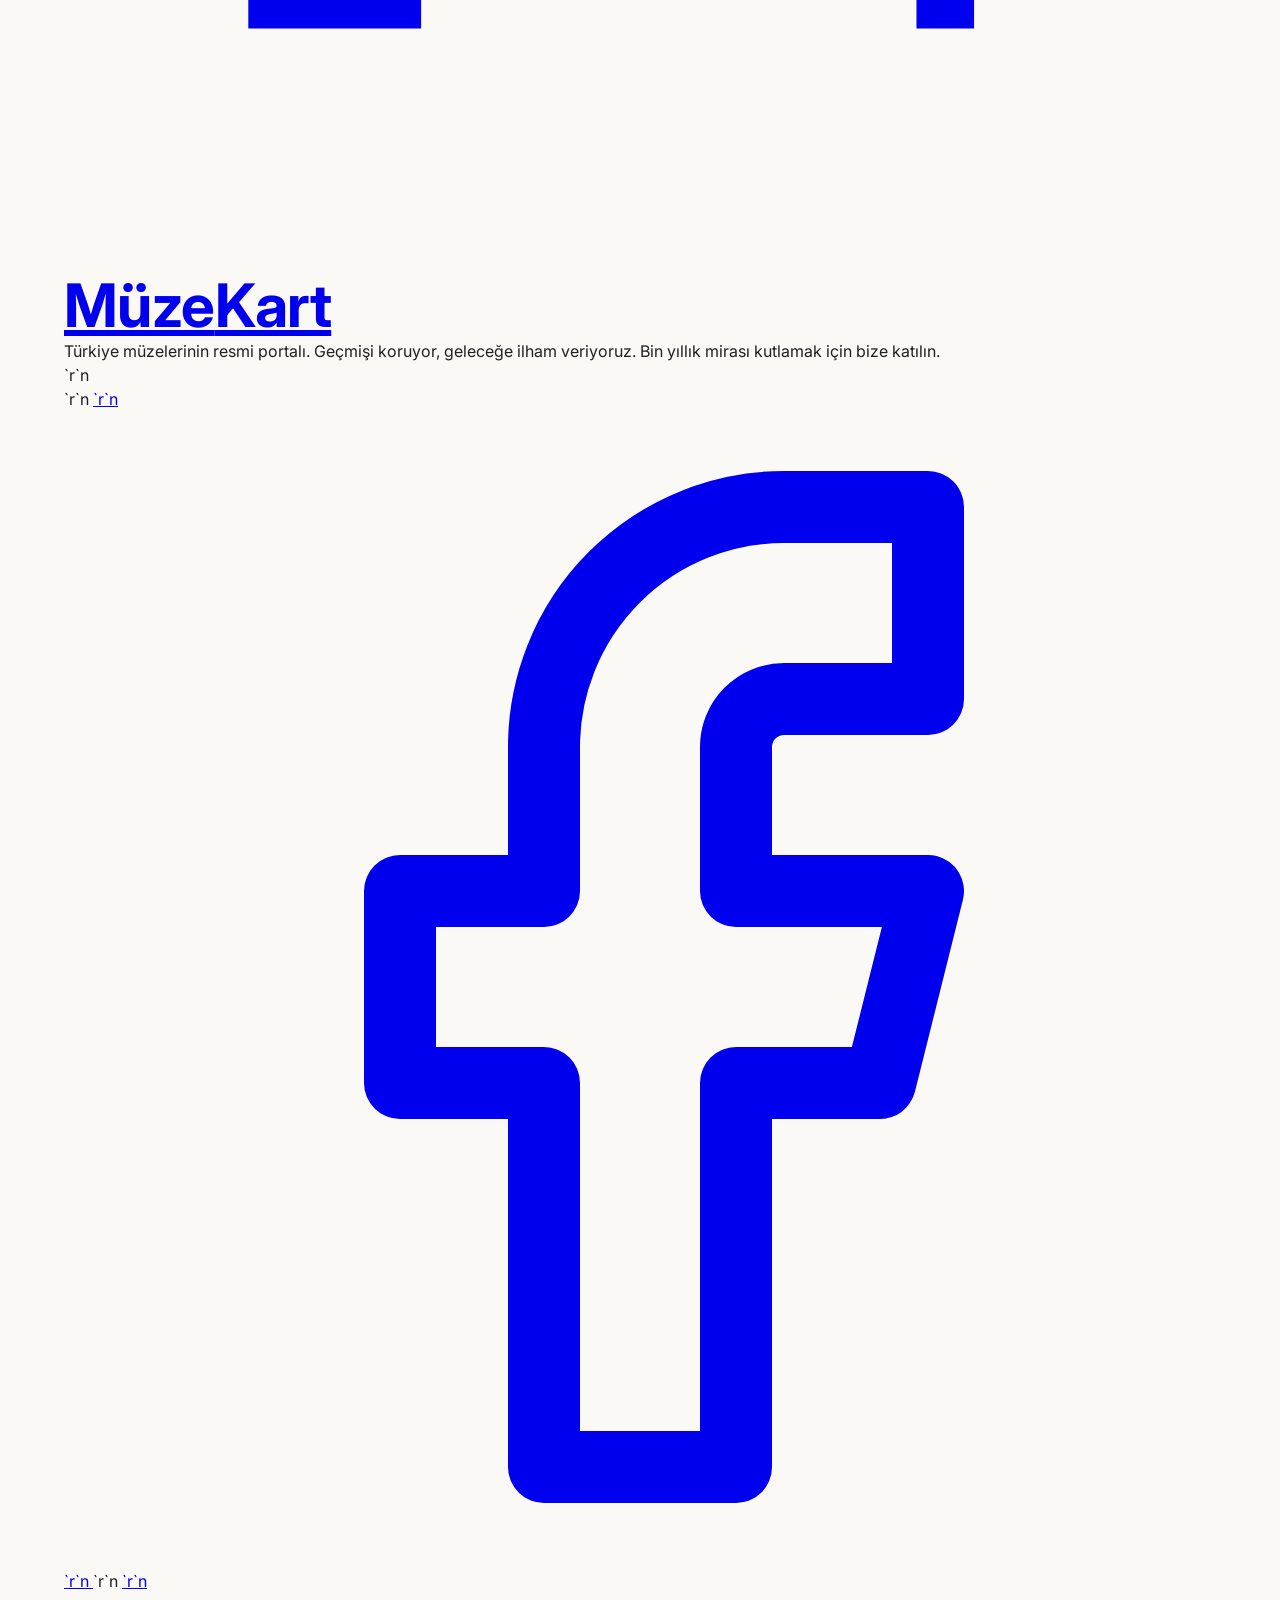
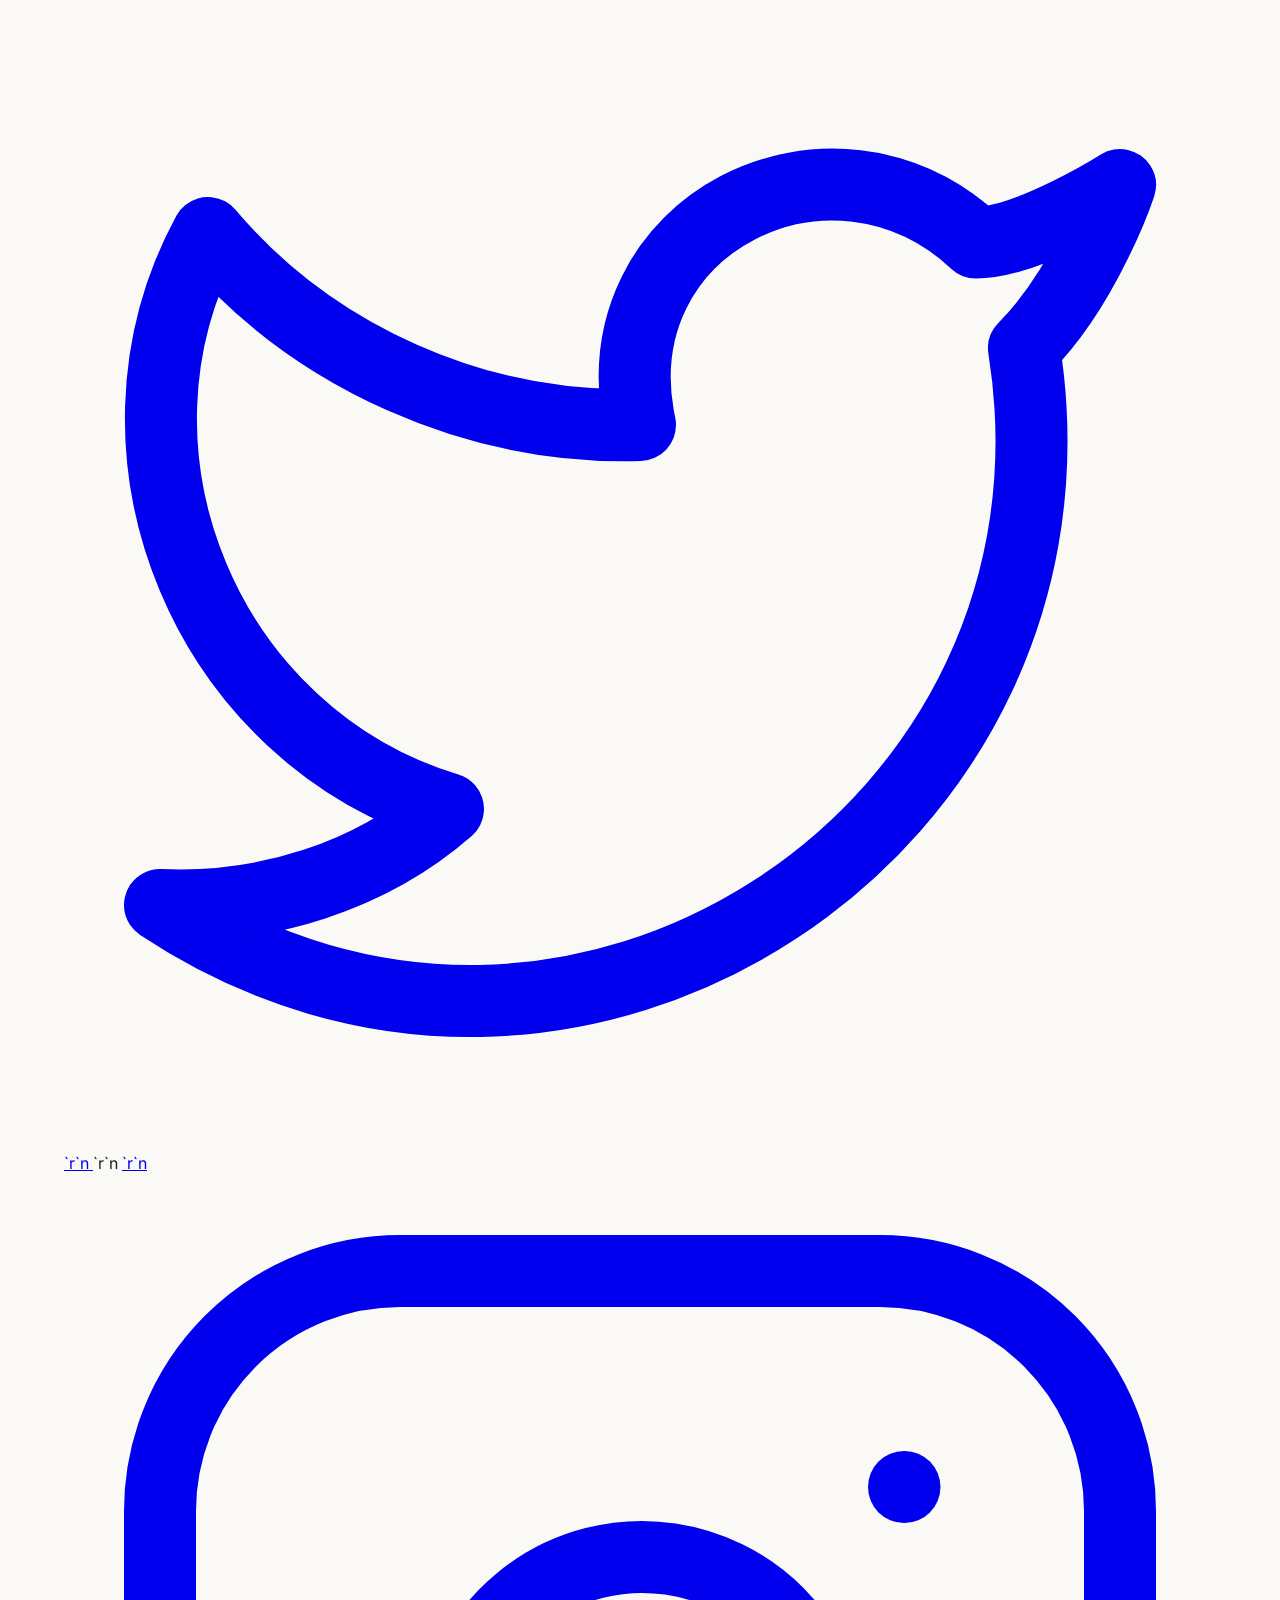
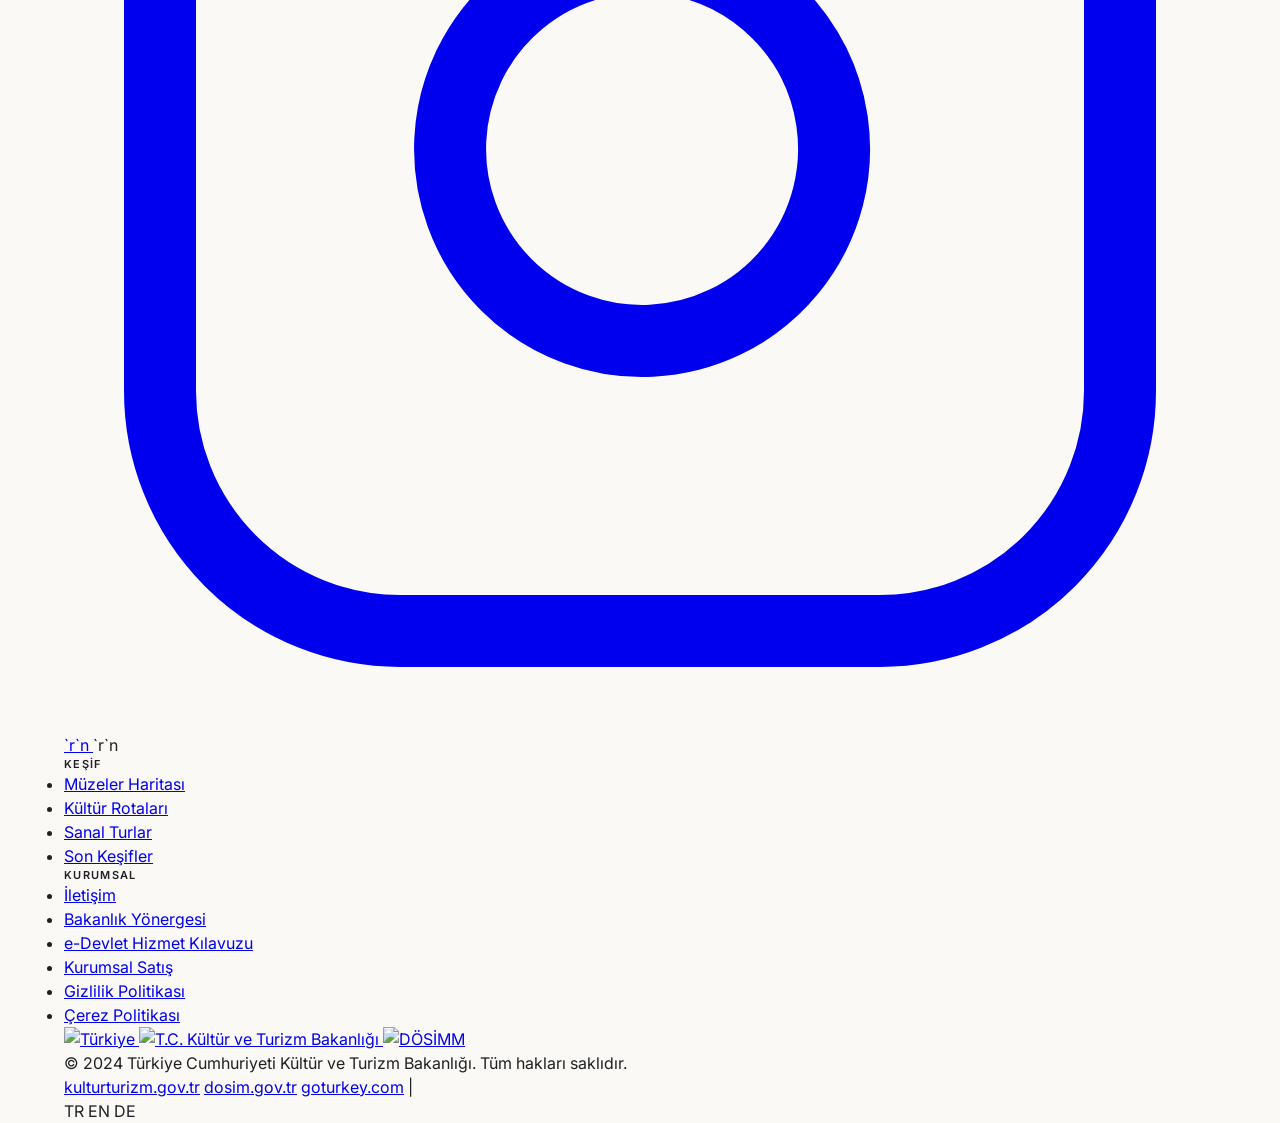
==== commit b52d564d: "feat: add Cards classification page (cards.html), update navigation links, and integrate translation" ====
--- a/index.html
+++ b/index.html
@@ -85,7 +85,7 @@
                 <a class="text-on-surface-variant dark:text-surface-variant hover:text-elegant-gold transition-colors font-body-md text-sm whitespace-nowrap" href="museums.html" data-i18n="nav_museums">Museums</a>
                 <a class="text-on-surface-variant dark:text-surface-variant hover:text-elegant-gold transition-colors font-body-md text-sm whitespace-nowrap" href="night-museum.html" data-i18n="nav_night">Night Museum</a>
                 <a class="bg-primary text-white hover:bg-elegant-gold transition-colors font-body-md text-xs font-semibold px-3.5 py-1.5 rounded-full whitespace-nowrap ml-1" href="museumpass.html" data-i18n="nav_pass">MuseumPass</a>
-                <a class="text-on-surface-variant dark:text-surface-variant hover:text-elegant-gold transition-colors font-body-md text-sm whitespace-nowrap" href="e-ticket.html" data-i18n="nav_ticket">E-Ticket</a>
+                <a class="text-on-surface-variant dark:text-surface-variant hover:text-elegant-gold transition-colors font-body-md text-sm whitespace-nowrap" href="e-ticket.html" data-i18n="nav_ticket">E-Ticket</a>`r`n                <a class="text-on-surface-variant dark:text-surface-variant hover:text-elegant-gold transition-colors font-body-md text-sm whitespace-nowrap" href="cards.html" data-i18n="nav_cards">Cards</a>
             </div>
         </div>
         <div class="flex items-center gap-4 xl:gap-6 flex-shrink-0">
@@ -144,7 +144,7 @@
         <a class="font-body-md text-body-md text-on-surface-variant py-2 border-b border-stone-gray/10" href="museums.html" data-i18n="nav_museums">Museums</a>
         <a class="font-body-md text-body-md text-on-surface-variant py-2 border-b border-stone-gray/10" href="night-museum.html" data-i18n="nav_night">Night Museum</a>
         <a class="font-body-md text-body-md text-on-surface-variant py-2 border-b border-stone-gray/10" href="museumpass.html" data-i18n="nav_pass">MuseumPass</a>
-        <a class="font-body-md text-body-md text-on-surface-variant py-2 border-b border-stone-gray/10" href="e-ticket.html" data-i18n="nav_ticket">E-Ticket</a>
+        <a class="font-body-md text-body-md text-on-surface-variant py-2 border-b border-stone-gray/10" href="e-ticket.html" data-i18n="nav_ticket">E-Ticket</a>`r`n        <a class="font-body-md text-body-md text-on-surface-variant py-2 border-b border-stone-gray/10" href="cards.html" data-i18n="nav_cards">Cards</a>
         
         <!-- Mobile Language Switcher -->
         <div class="flex gap-4 py-2 border-b border-stone-gray/10">
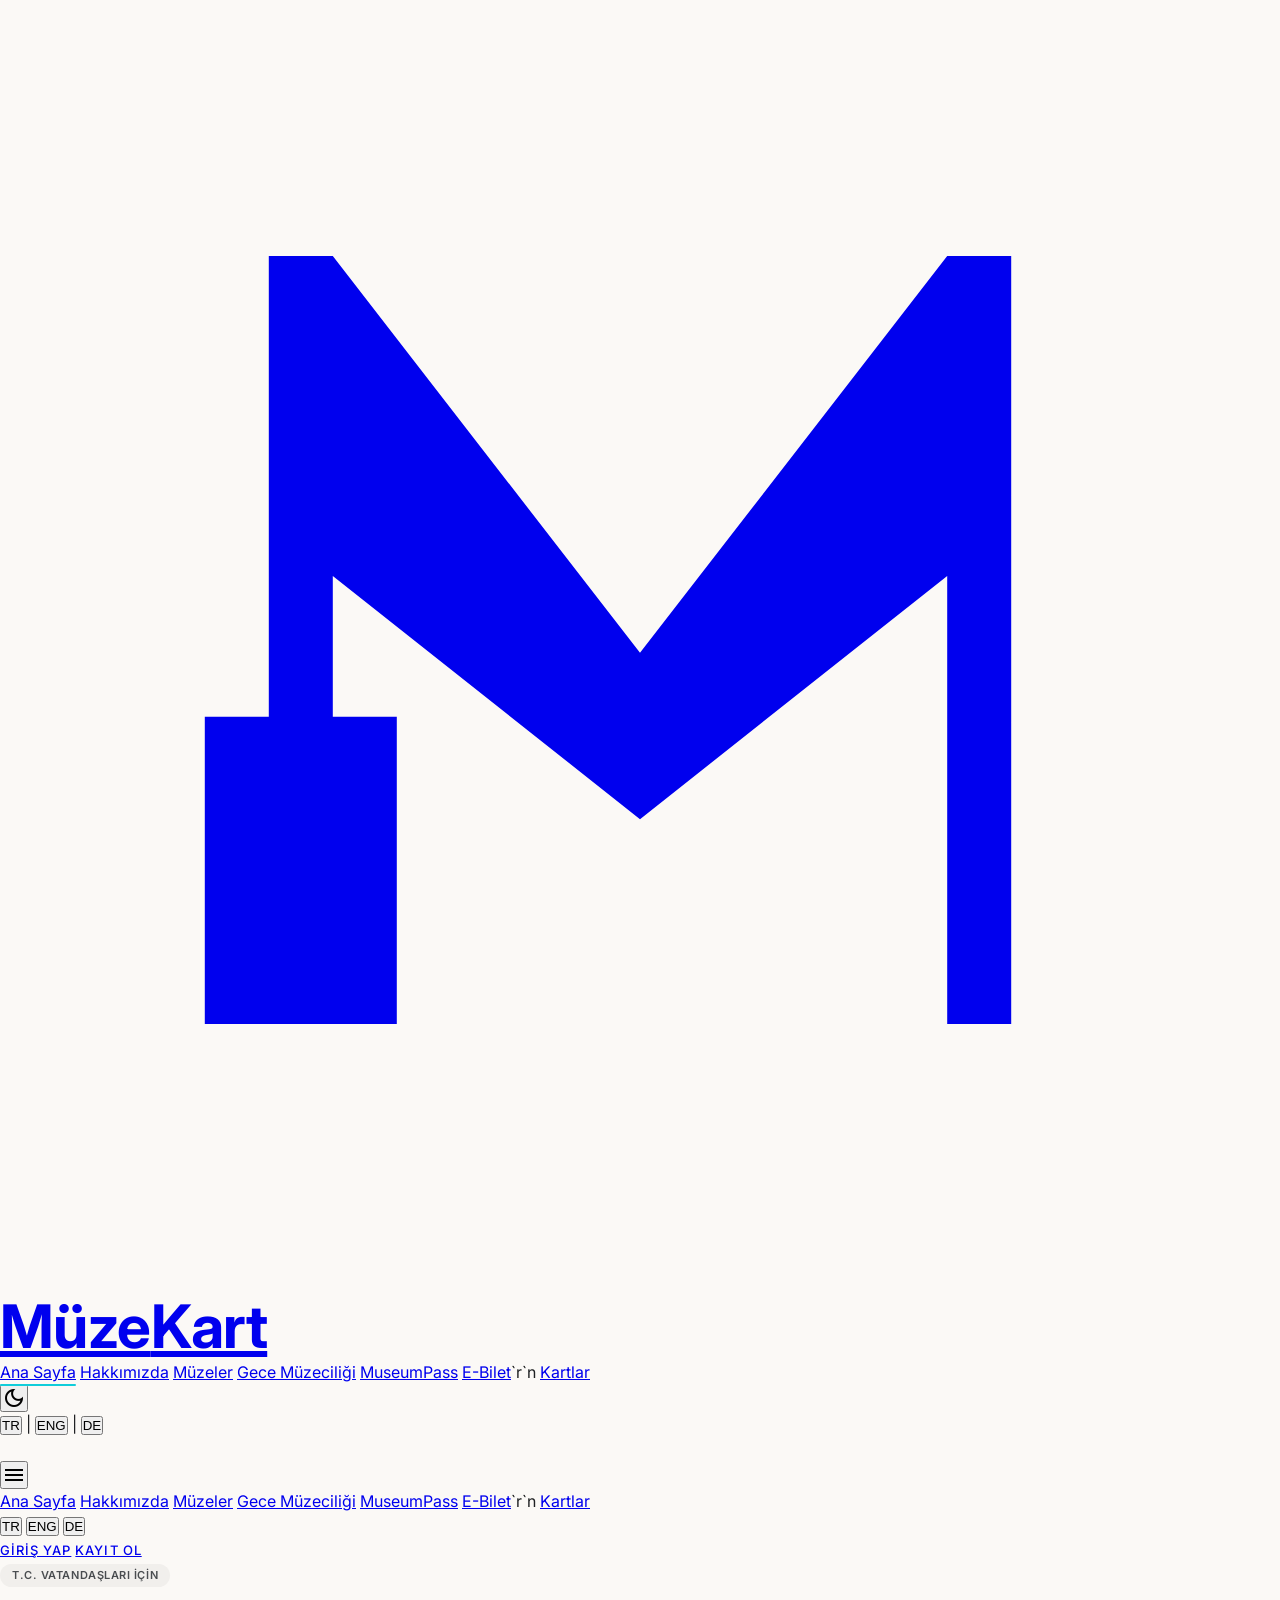
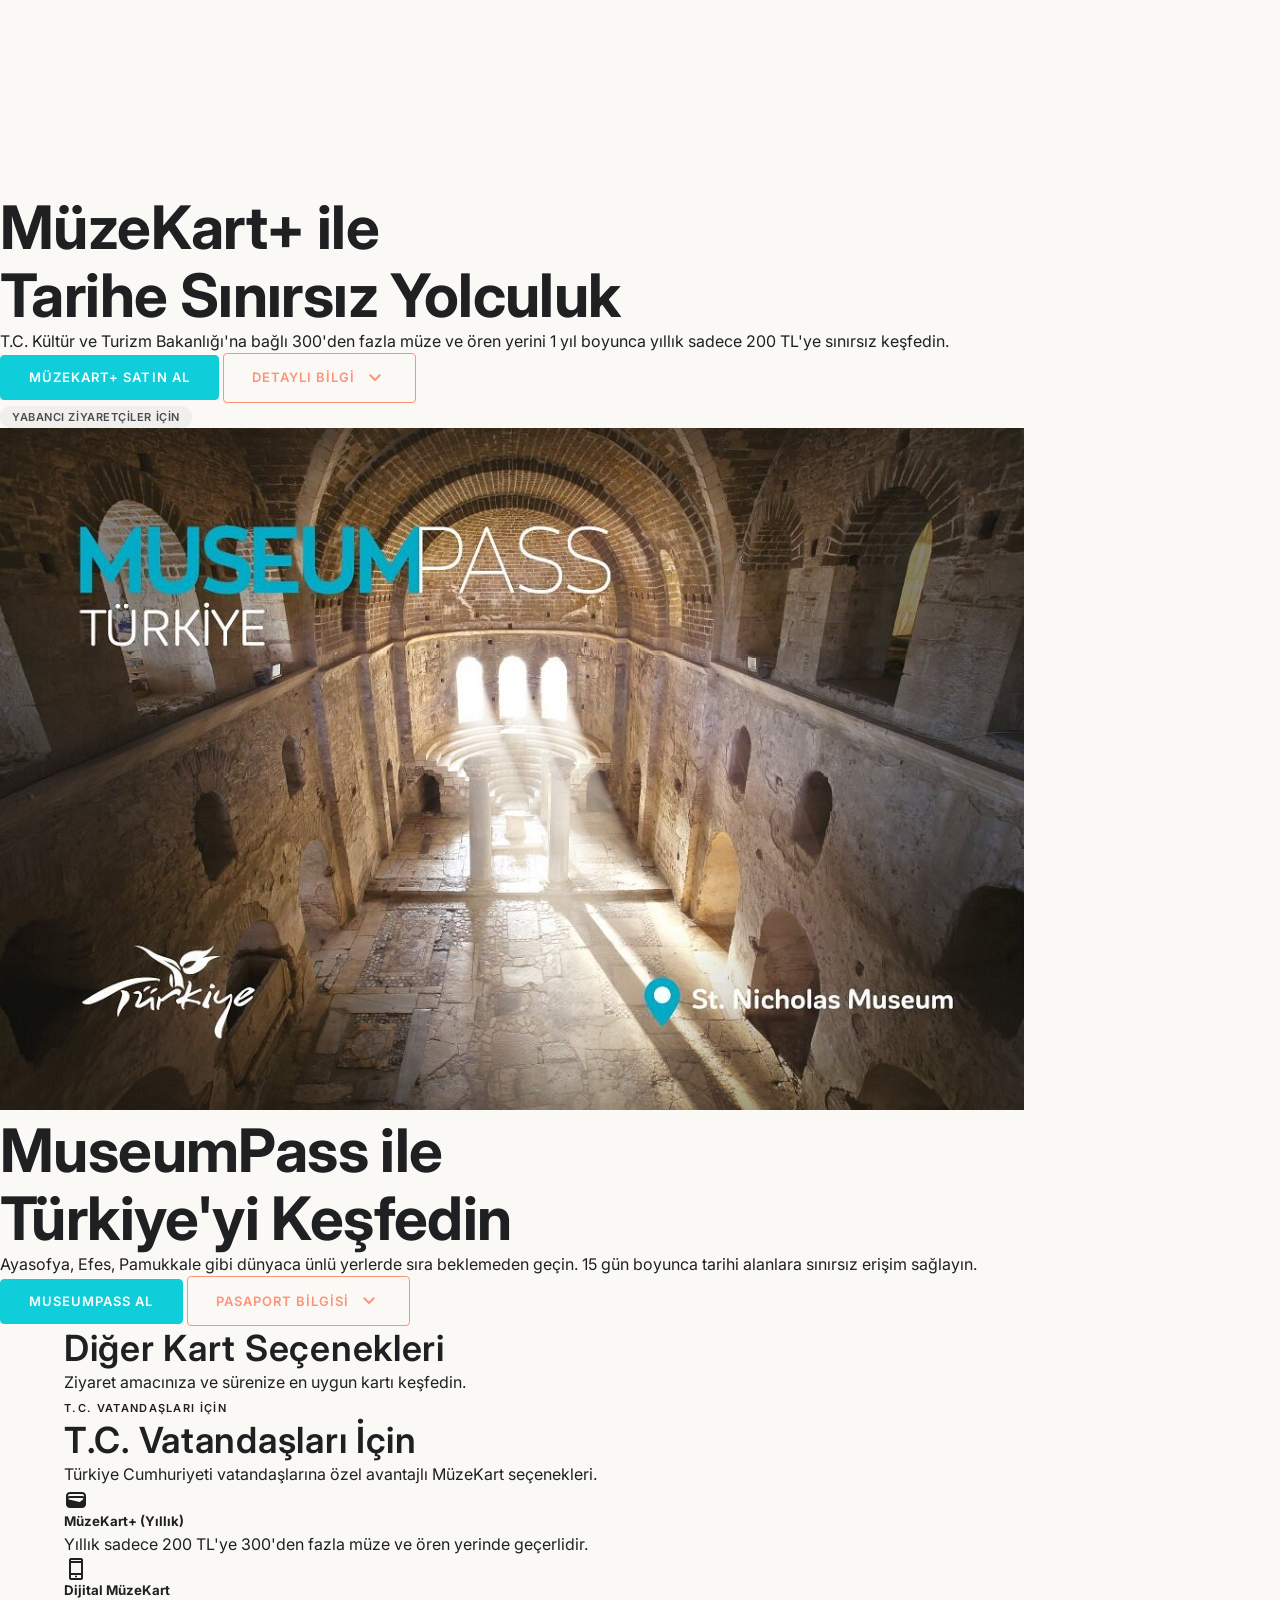
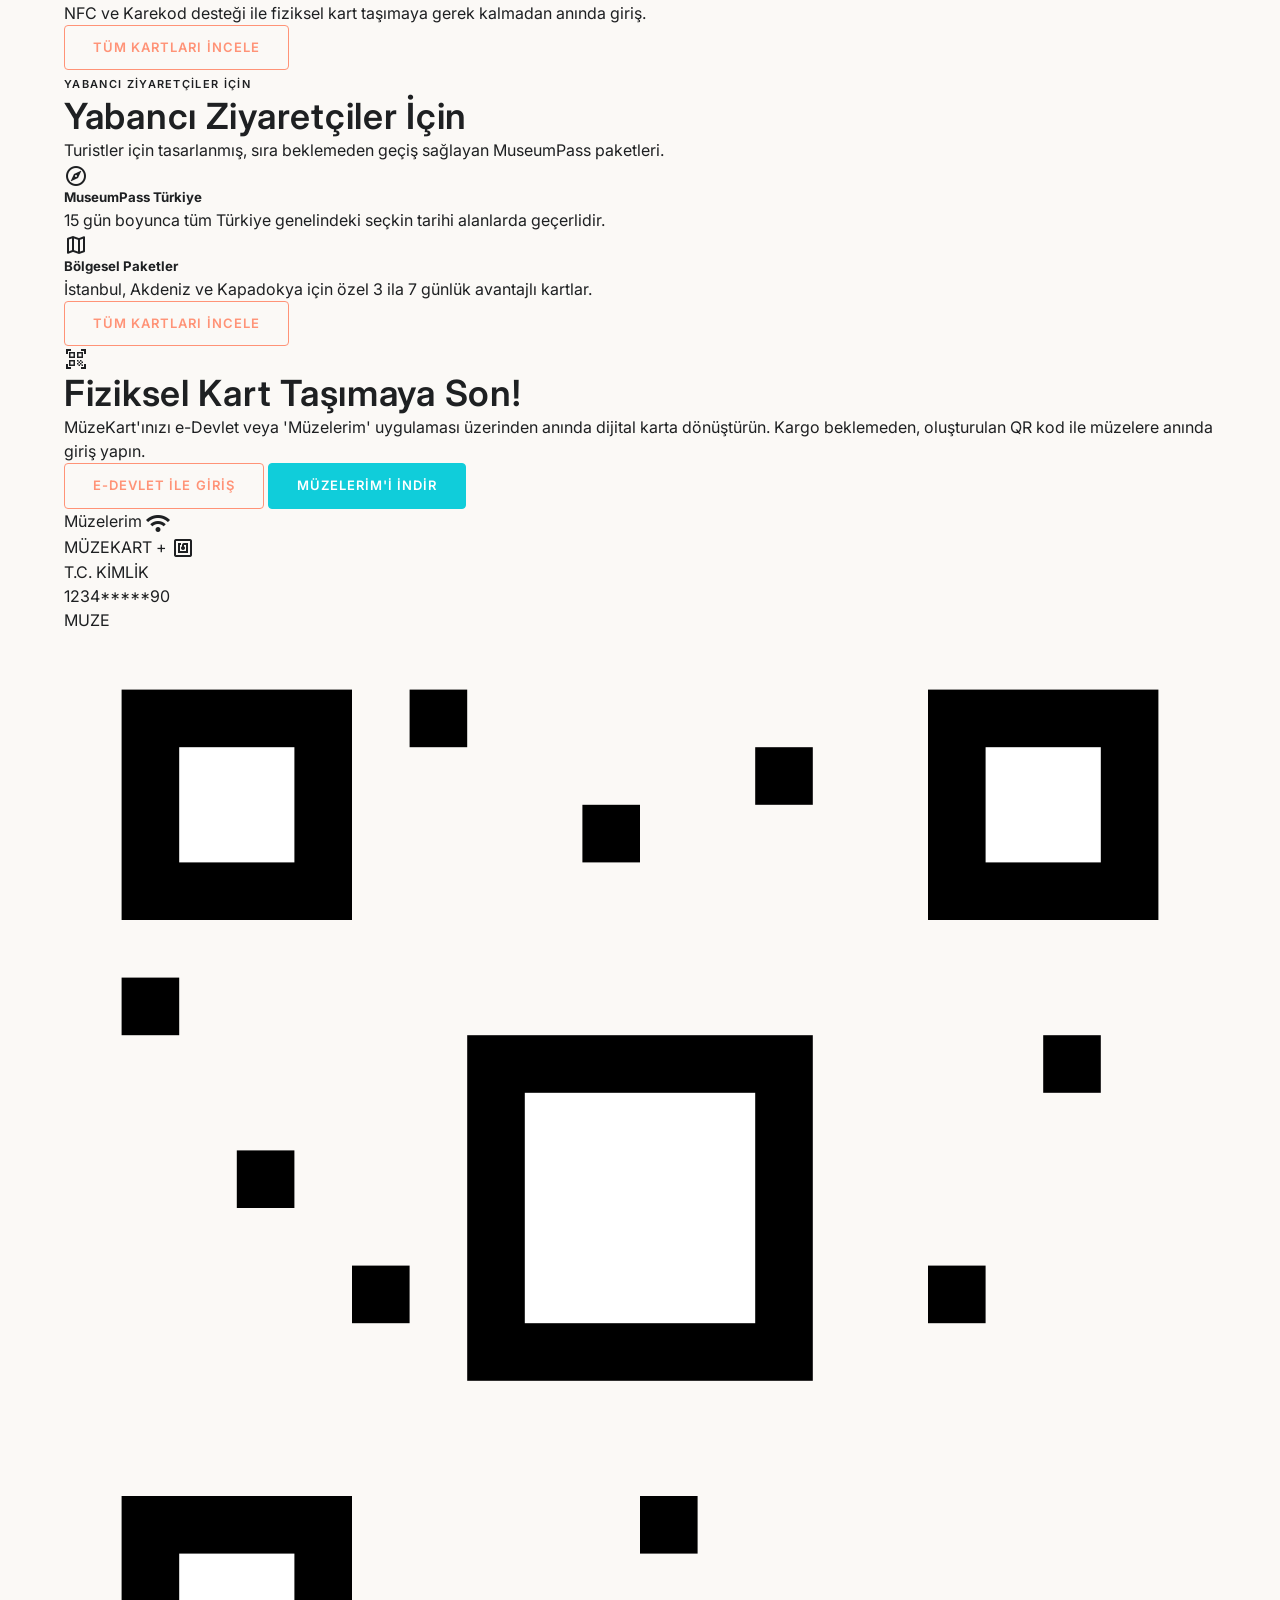
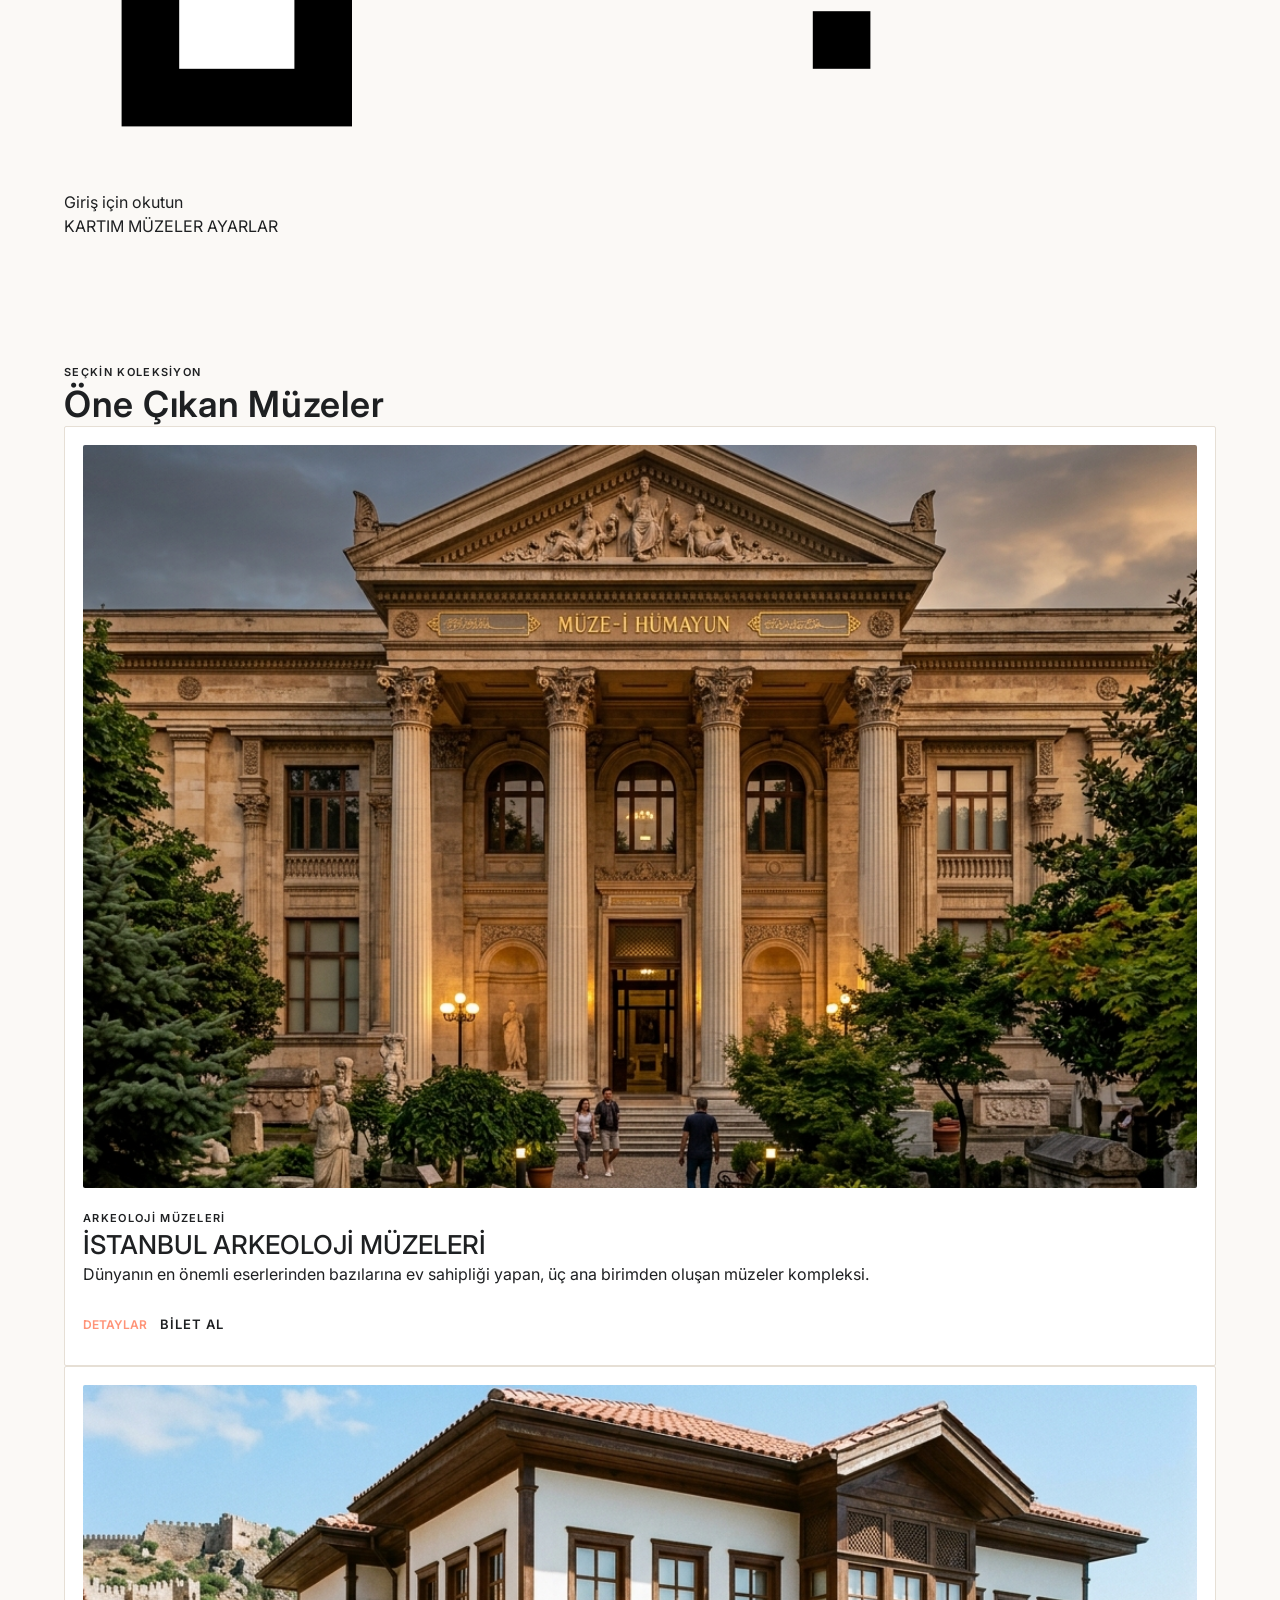
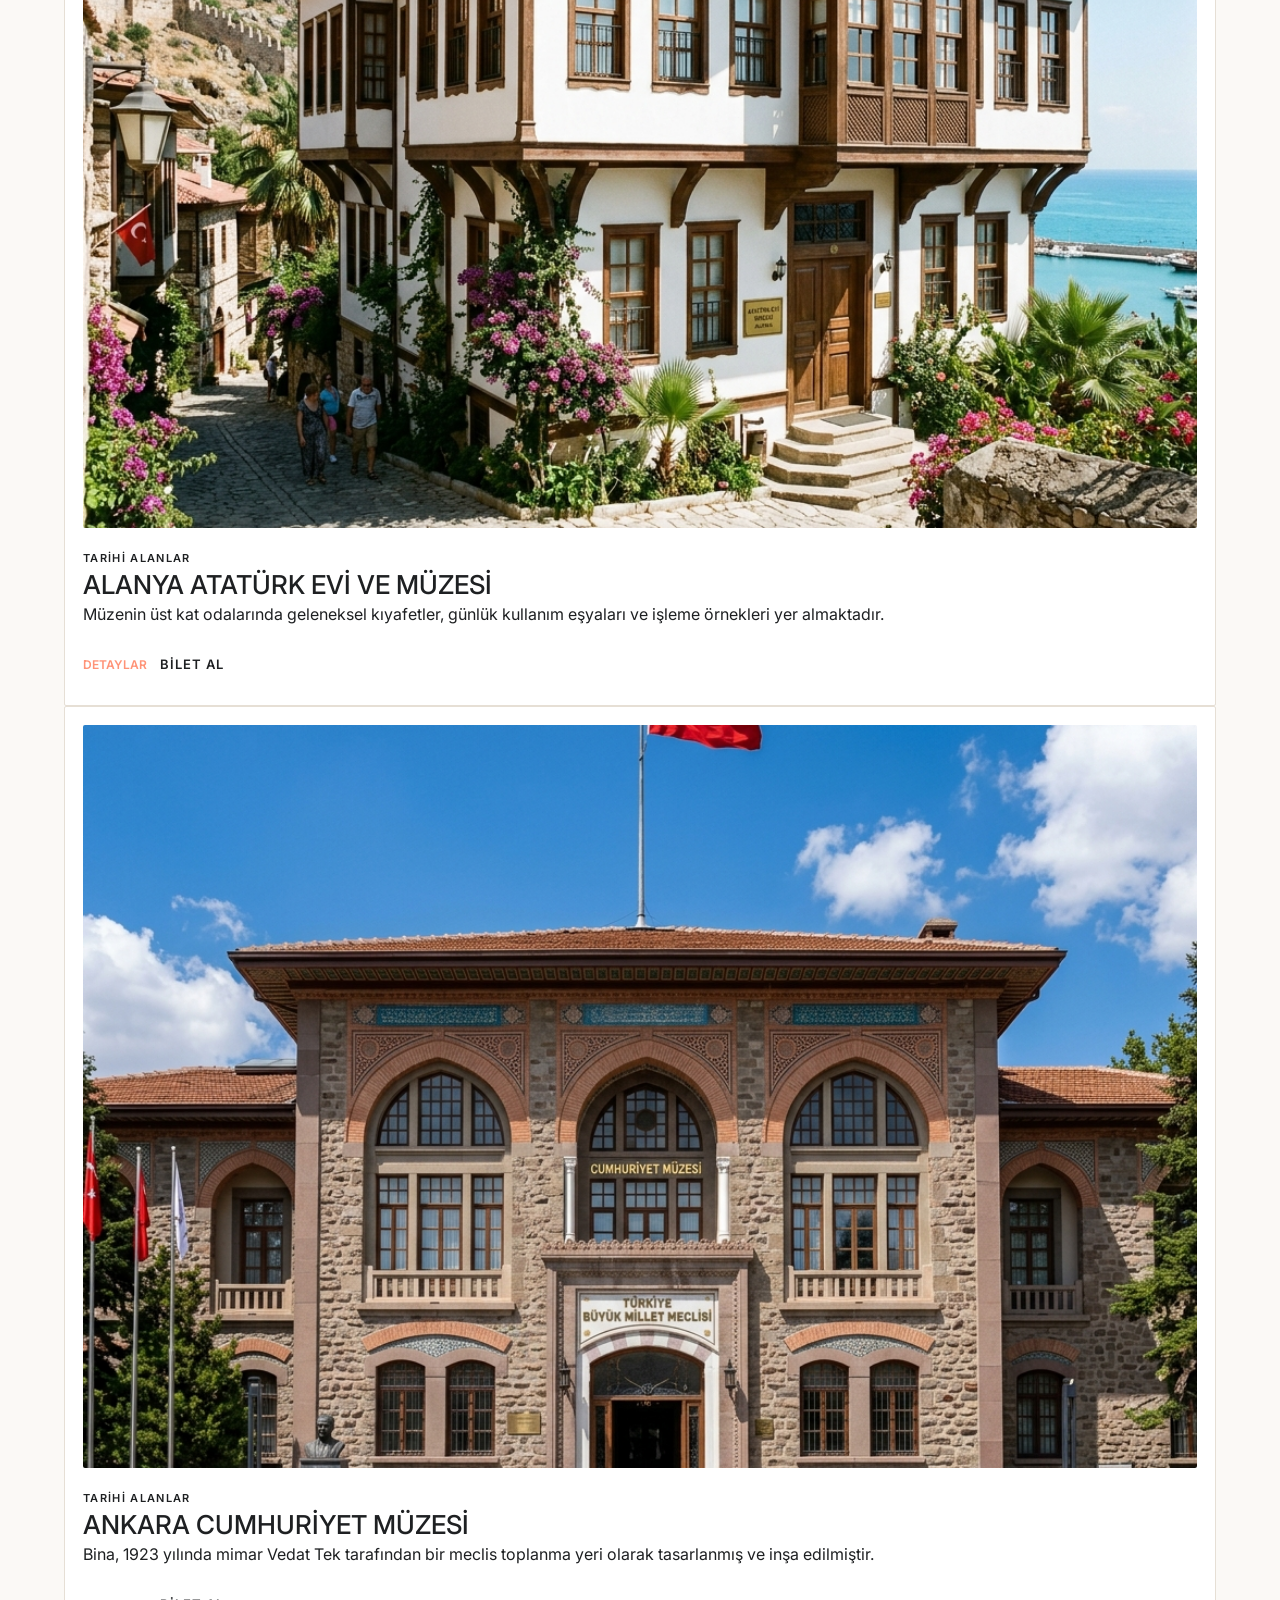
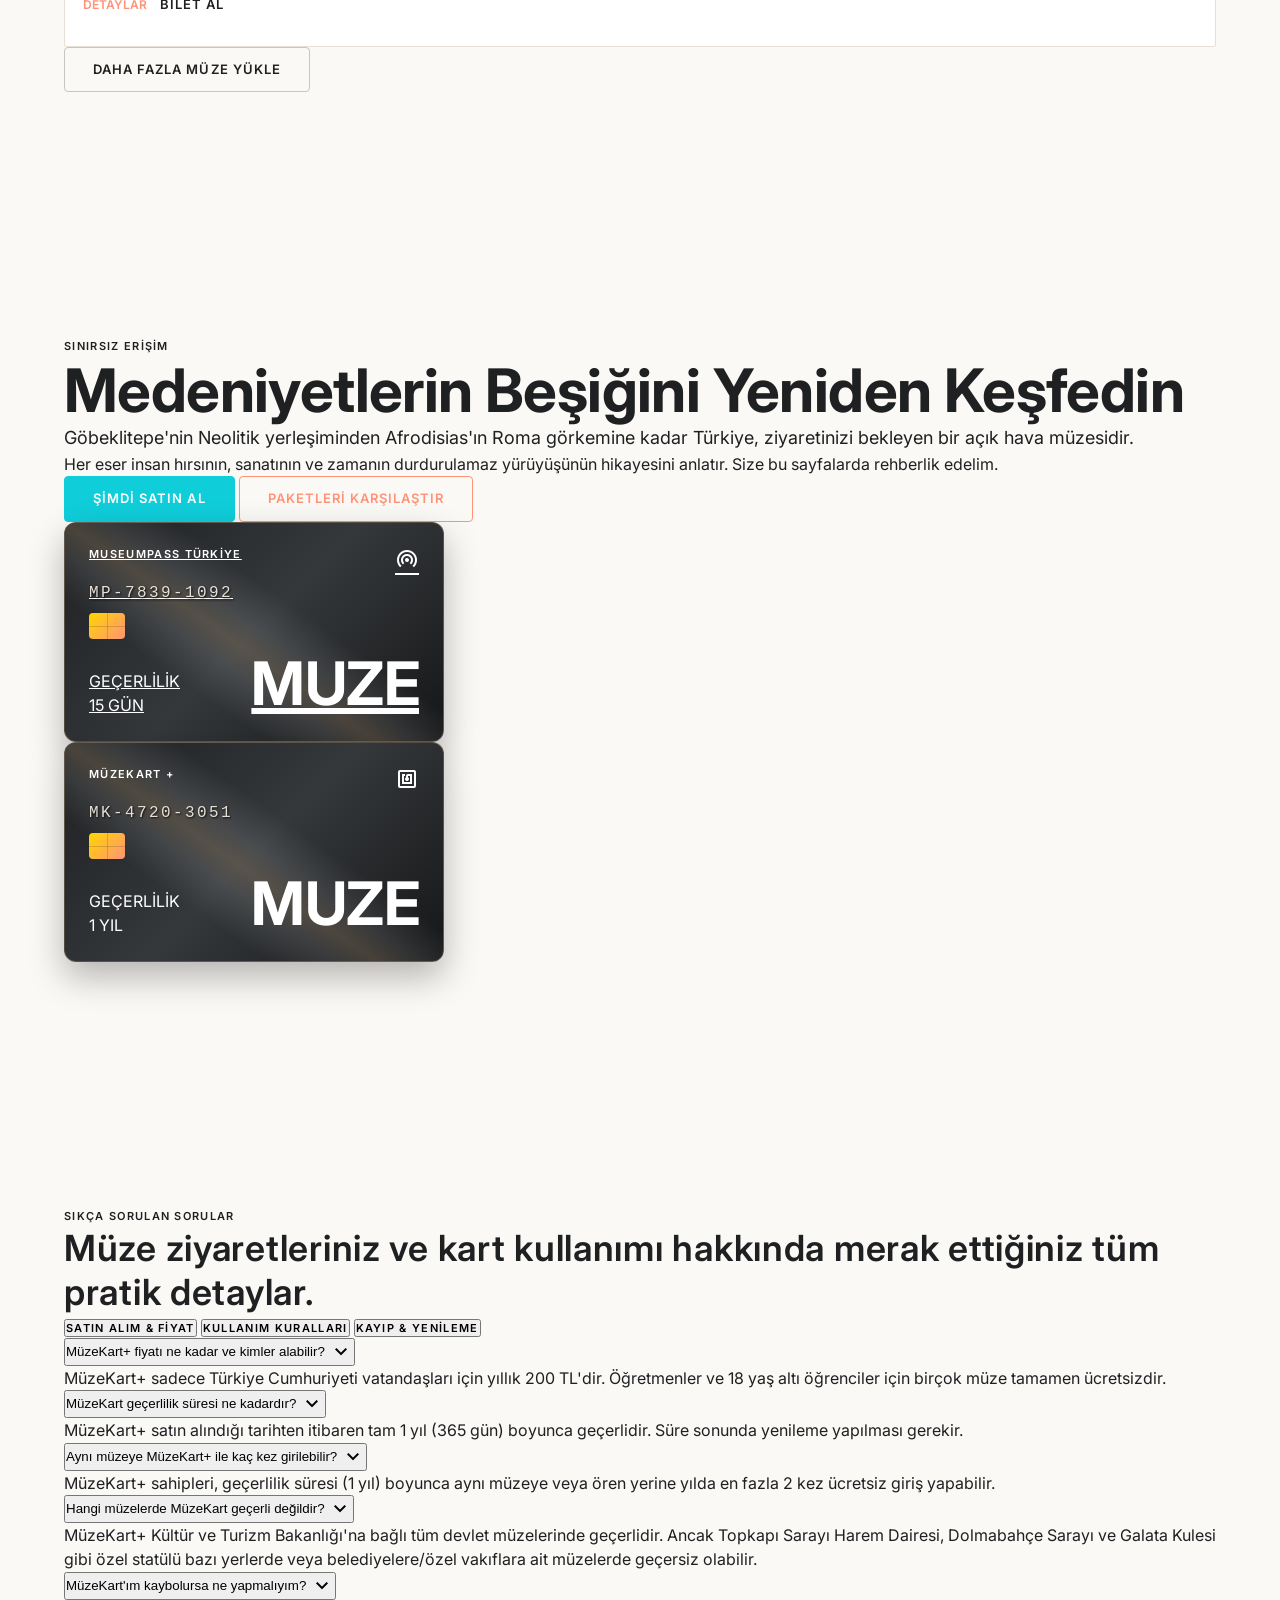
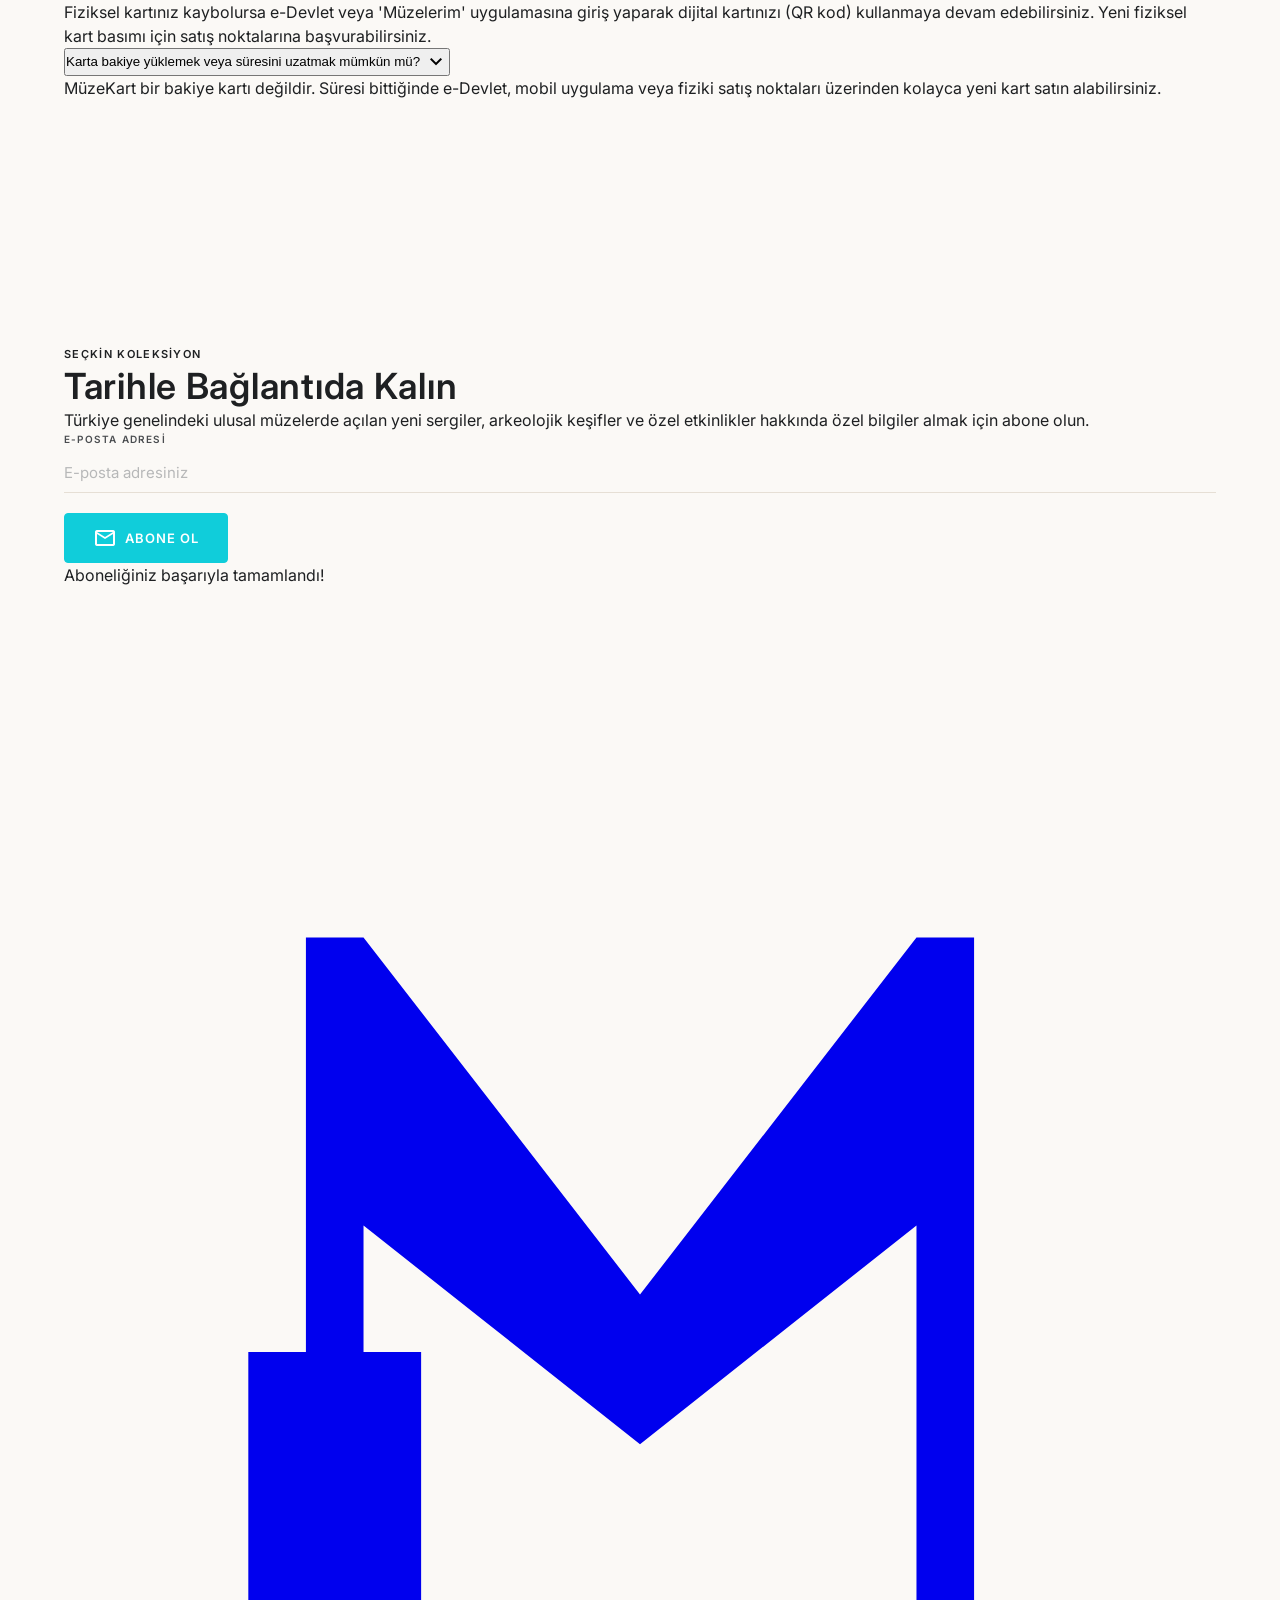
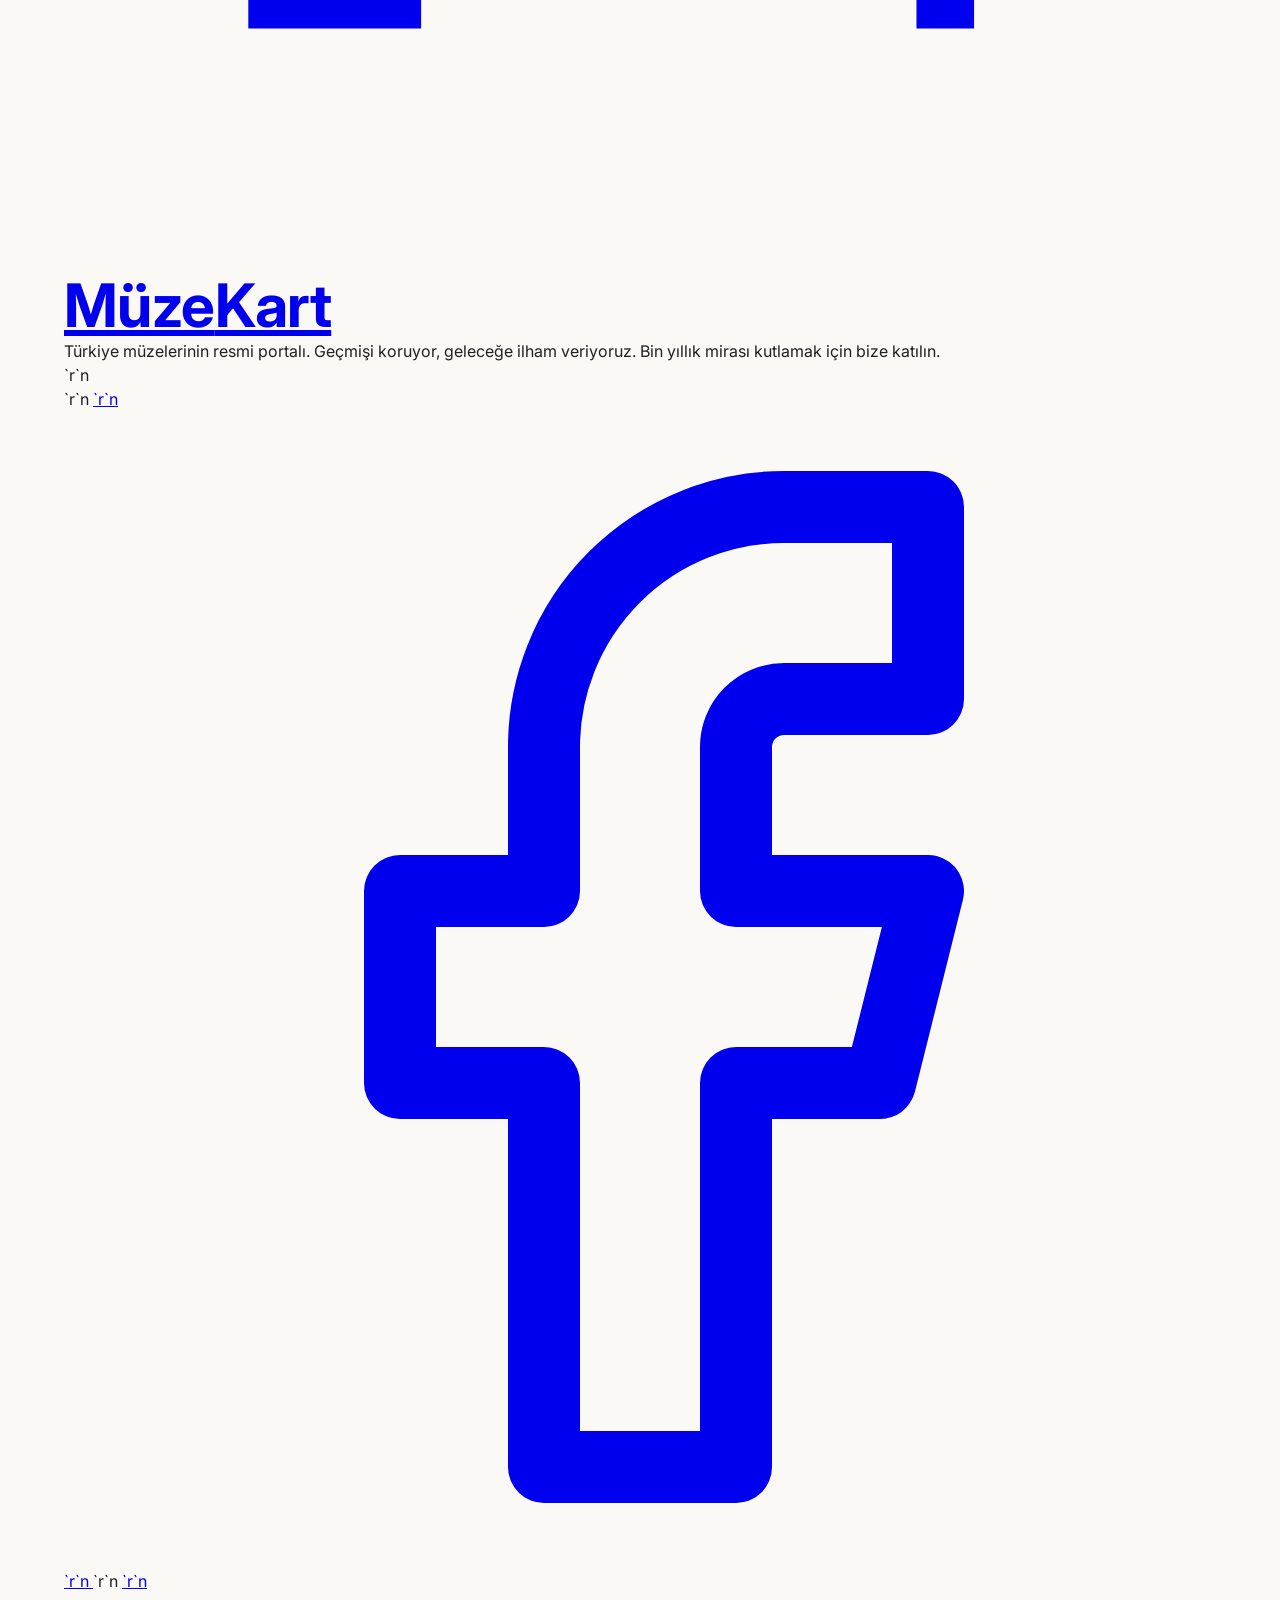
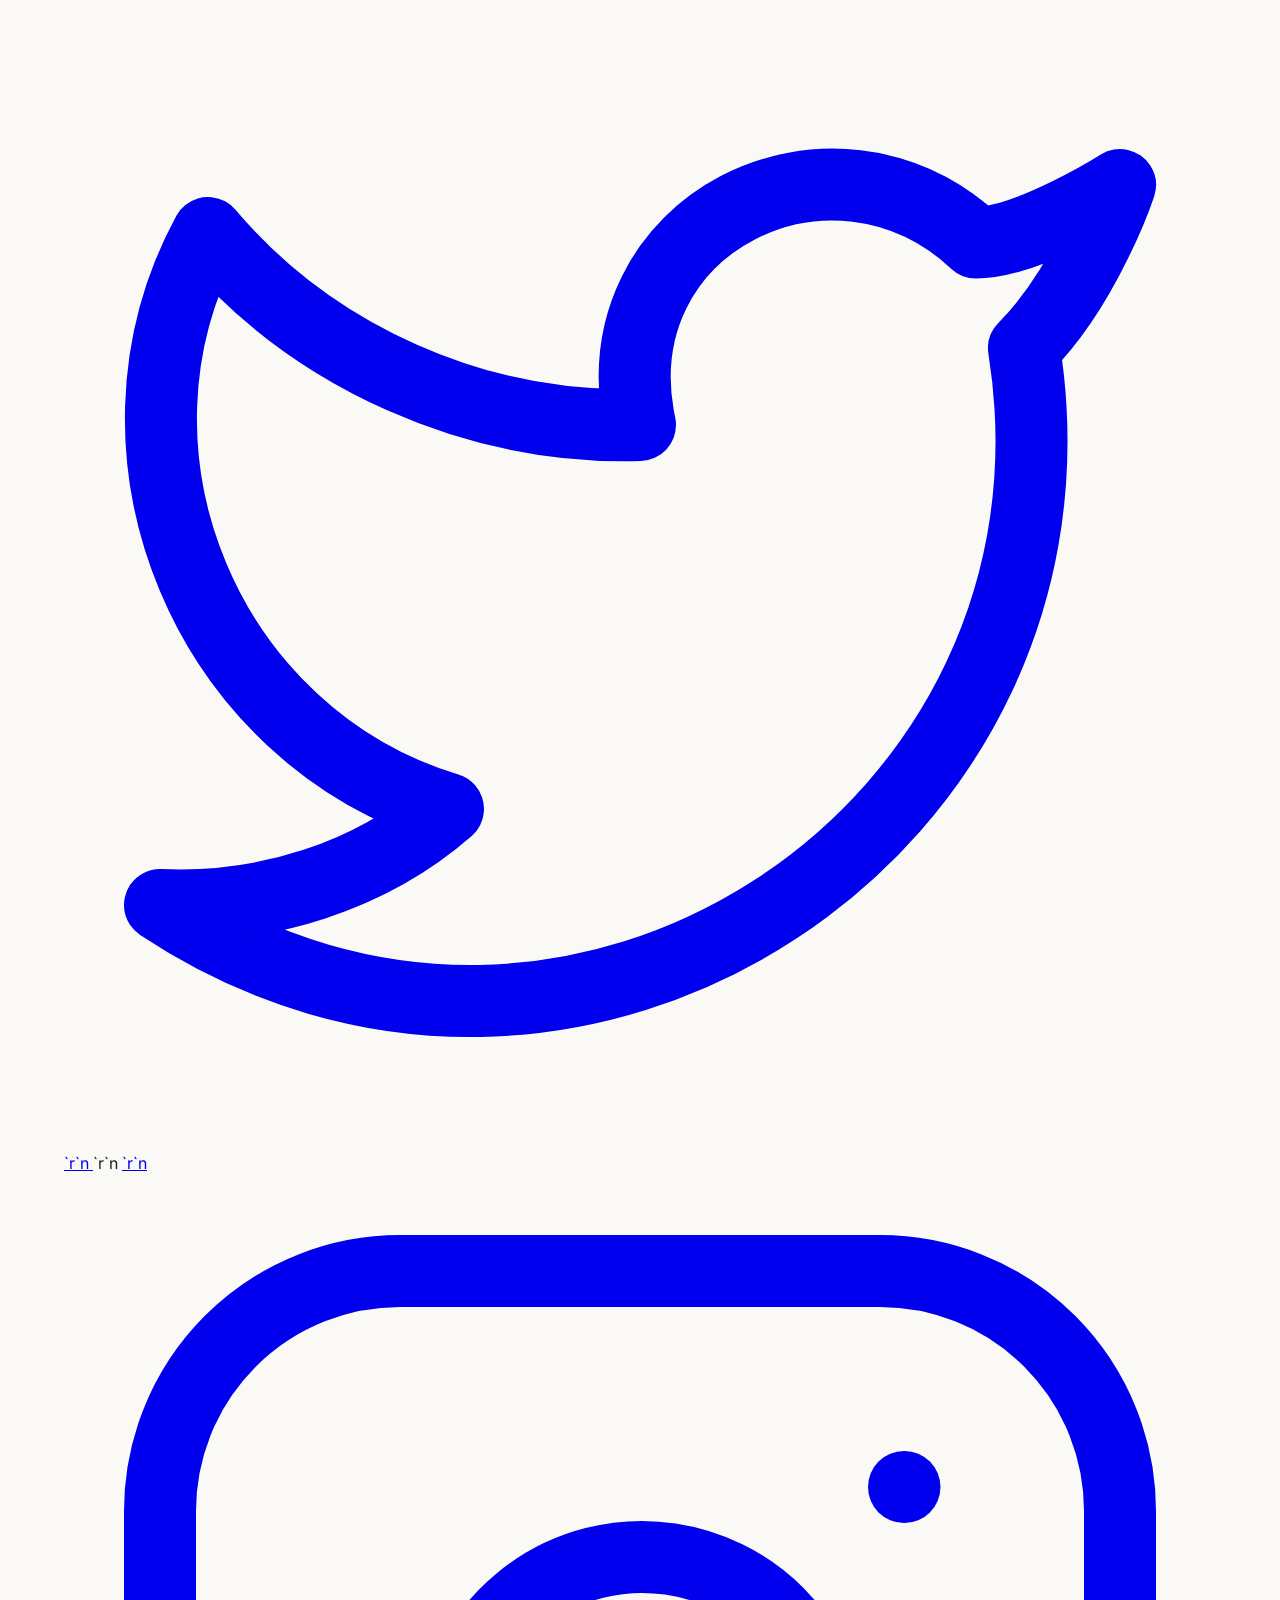
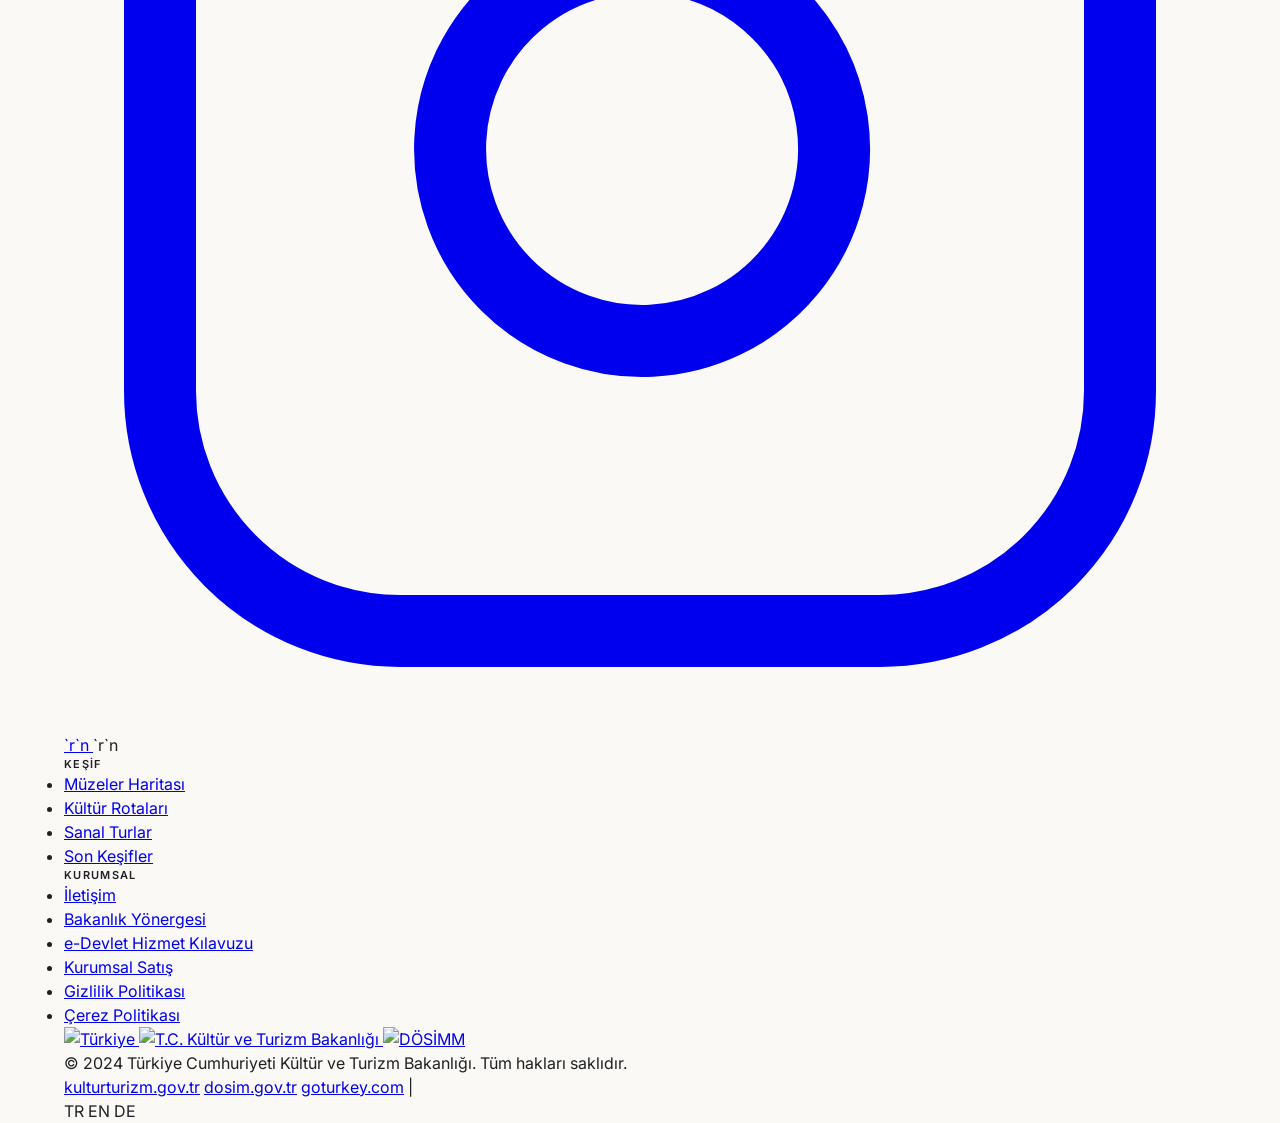
==== commit 33bf5d0a: "feat: integrate official card images from muze.gov.tr, update prices, and expand e-ticket validation" ====
--- a/index.html
+++ b/index.html
@@ -187,7 +187,7 @@
                 <!-- Typography & Copy -->
                 <div class="space-y-3">
                     <h2 class="font-display-lg text-2xl md:text-3xl lg:text-4xl text-on-surface dark:text-white font-bold leading-tight transition-colors duration-300" data-i18n="hero_tc_title"><span class="text-primary">MüzeKart+</span> ile<br>Tarihe Sınırsız Yolculuk</h2>
-                    <p class="font-body-md text-on-surface-variant dark:text-stone-gray/90 text-sm max-w-md transition-colors duration-300" data-i18n="hero_tc_desc">T.C. Kültür ve Turizm Bakanlığı'na bağlı 300'den fazla müze ve ören yerini 1 yıl boyunca yıllık sadece ₺60'ye sınırsız keşfedin.</p>
+                    <p class="font-body-md text-on-surface-variant dark:text-stone-gray/90 text-sm max-w-md transition-colors duration-300" data-i18n="hero_tc_desc">T.C. Kültür ve Turizm Bakanlığı'na bağlı 300'den fazla müze ve ören yerini 1 yıl boyunca yıllık sadece 200 TL'ye sınırsız keşfedin.</p>
                 </div>
                 
                 <!-- CTA buttons and dynamic details reveal -->
@@ -320,7 +320,7 @@
                             <span class="material-symbols-outlined text-primary text-lg mt-0.5">wallet</span>
                             <div>
                                 <h5 class="font-semibold text-xs text-deep-charcoal dark:text-white" data-i18n="cards_showcase_tc_item1_title">MüzeKart+ (Yıllık)</h5>
-                                <p class="text-[11px] text-on-surface-variant/80 dark:text-surface-variant/70 leading-normal" data-i18n="cards_showcase_tc_item1_desc">Yıllık sadece ₺60'ye 300'den fazla müze ve ören yerinde geçerlidir.</p>
+                                <p class="text-[11px] text-on-surface-variant/80 dark:text-surface-variant/70 leading-normal" data-i18n="cards_showcase_tc_item1_desc">Yıllık sadece 200 TL'ye 300'den fazla müze ve ören yerinde geçerlidir.</p>
                             </div>
                         </div>
                         <!-- Option 2 -->
@@ -619,7 +619,7 @@
                     </button>
                     <div class="faq-answer max-h-0 overflow-hidden transition-all duration-300">
                         <div class="p-5 pt-0 text-xs md:text-sm text-on-surface-variant dark:text-surface-variant border-t border-stone-gray/10 mt-2 leading-relaxed" data-i18n="faq_a1">
-                            MüzeKart+ sadece Türkiye Cumhuriyeti vatandaşları için yıllık ₺60'dir. Öğretmenler ve 18 yaş altı öğrenciler için birçok müze tamamen ücretsizdir.
+                            MüzeKart+ sadece Türkiye Cumhuriyeti vatandaşları için yıllık 200 TL'dir. Öğretmenler ve 18 yaş altı öğrenciler için birçok müze tamamen ücretsizdir.
                         </div>
                     </div>
                 </div>
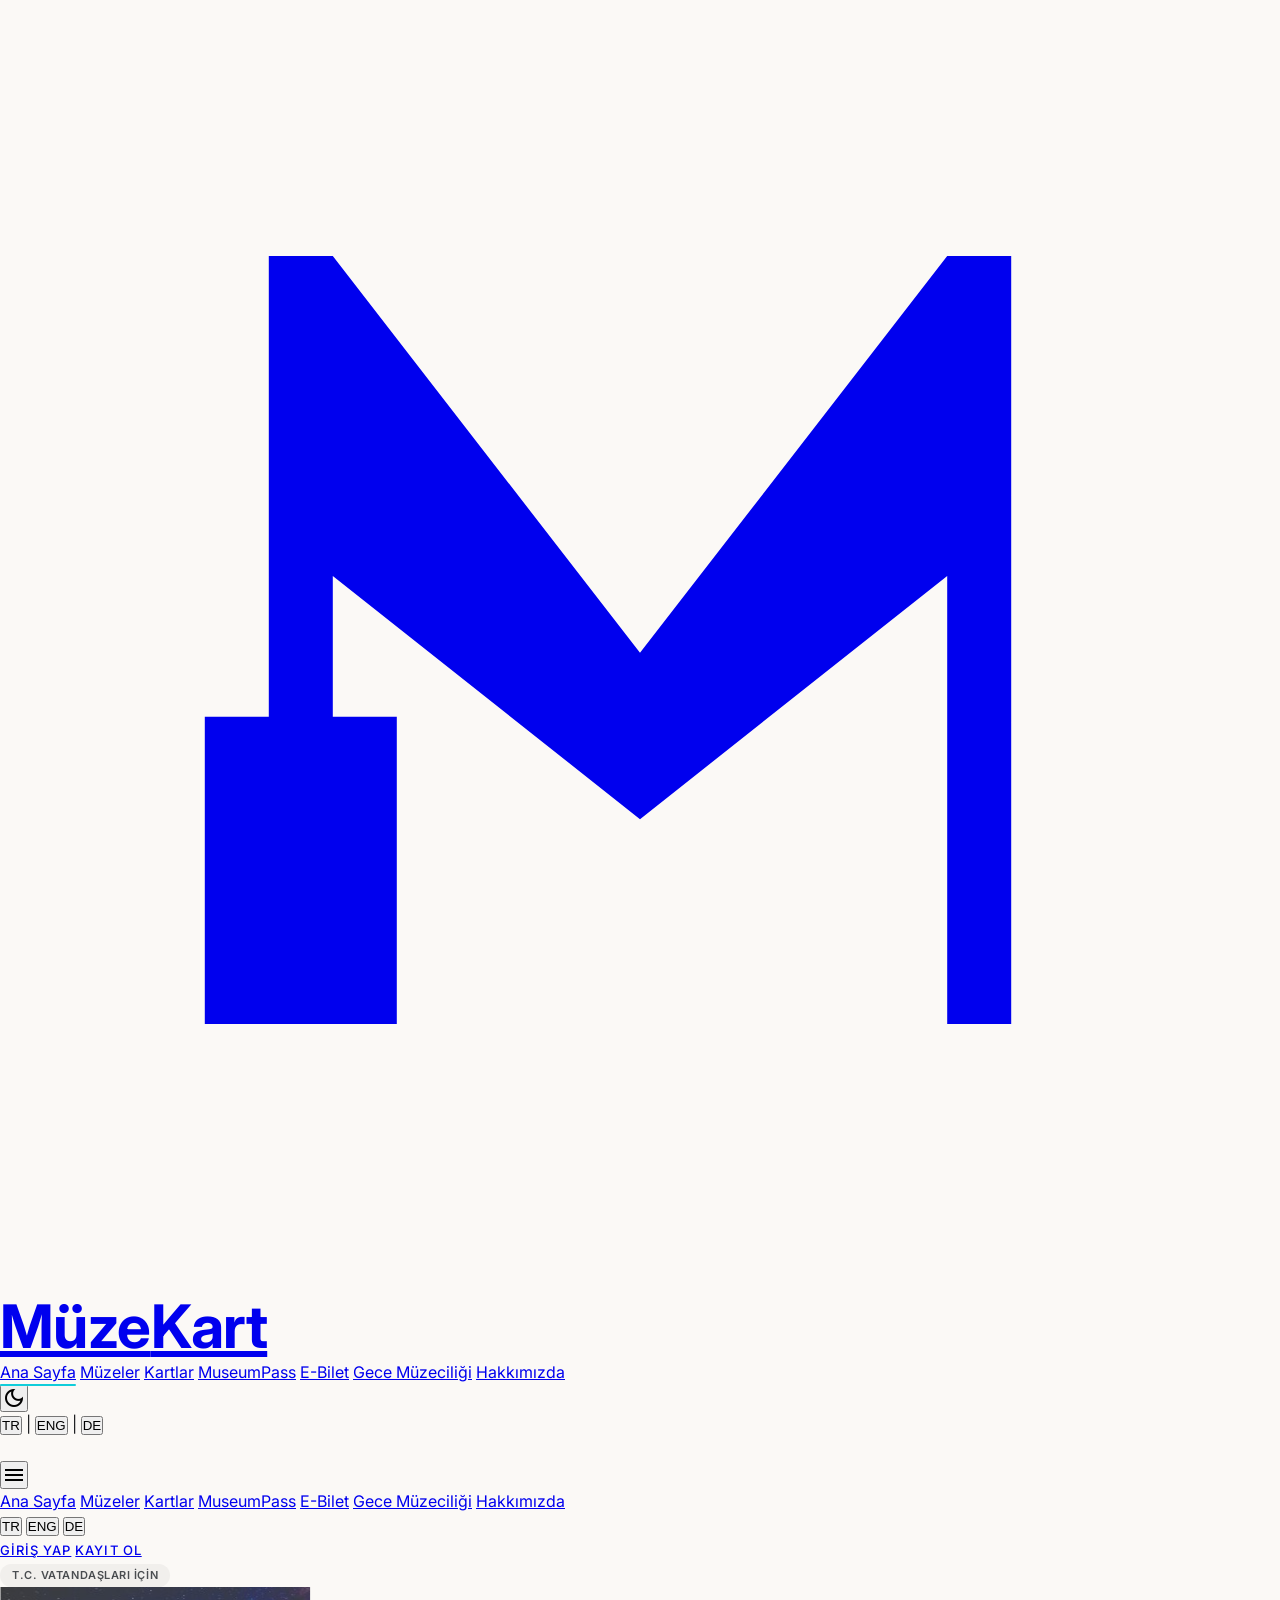
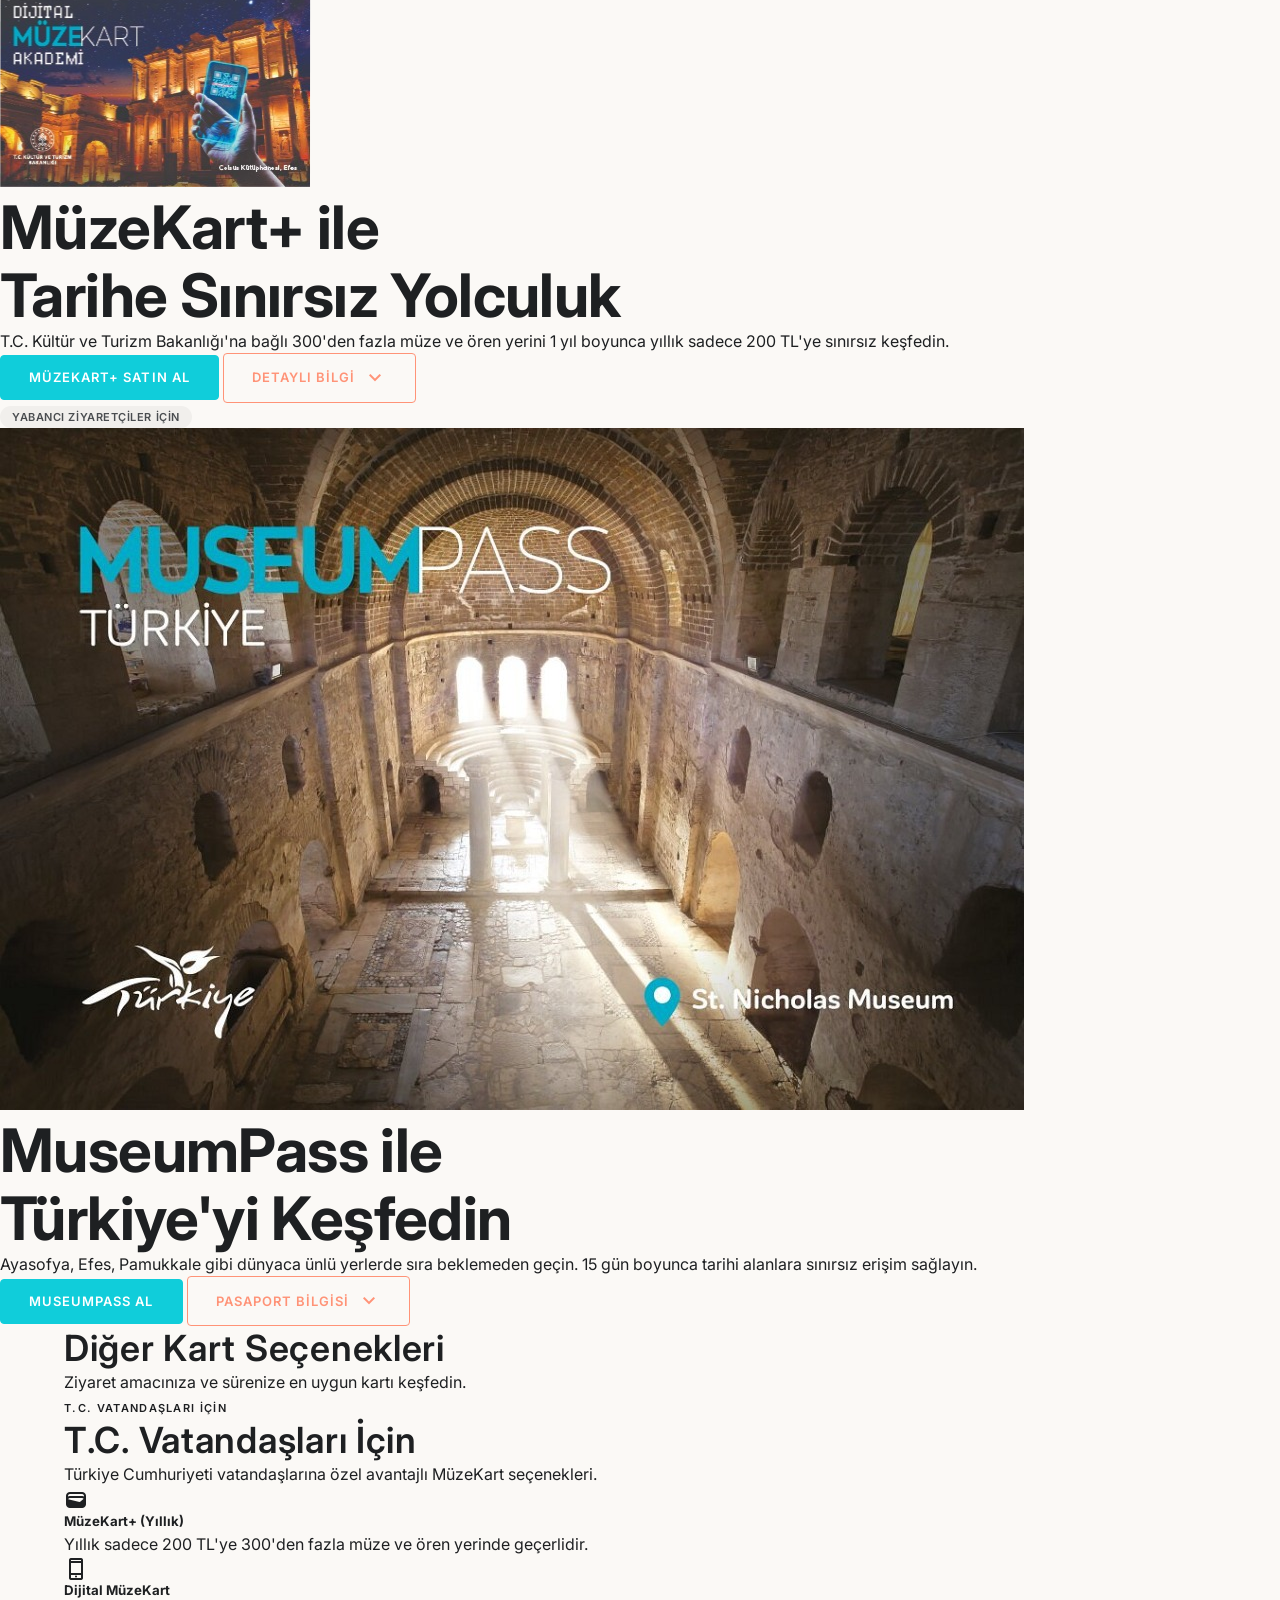
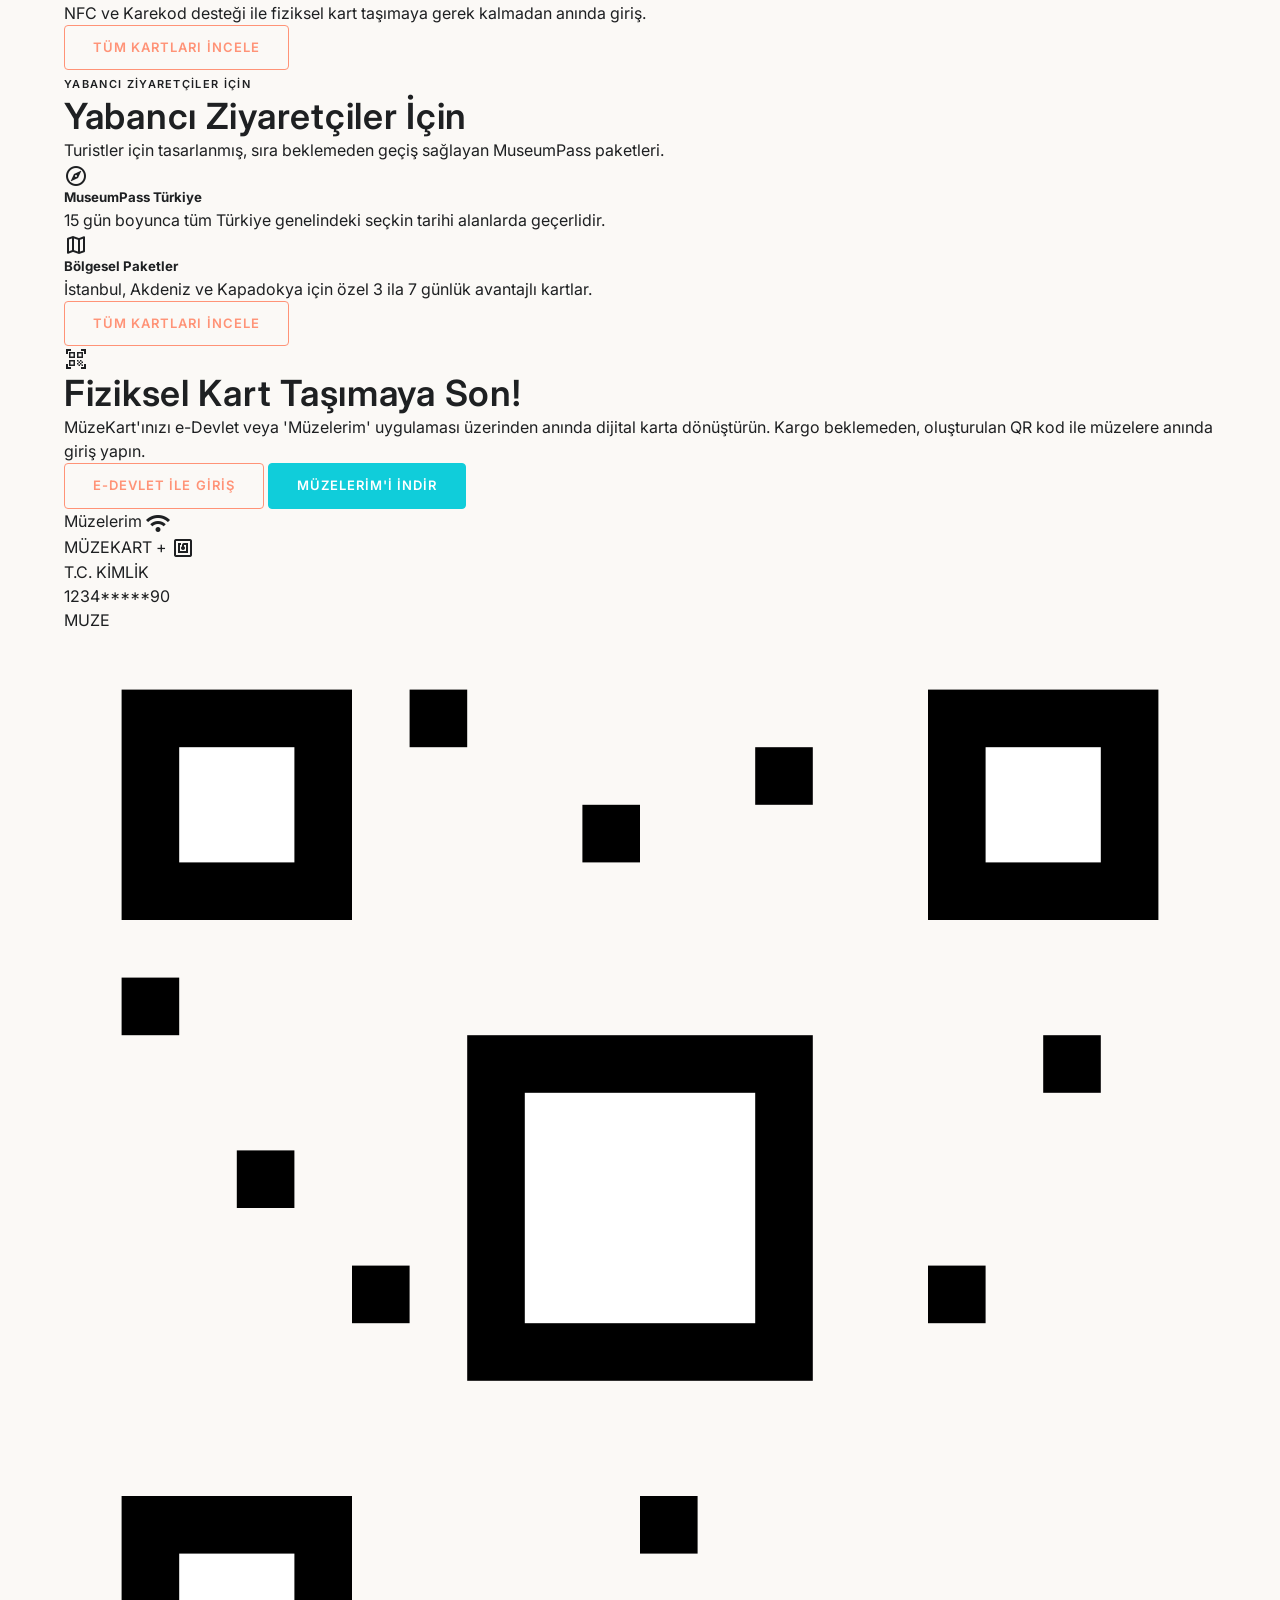
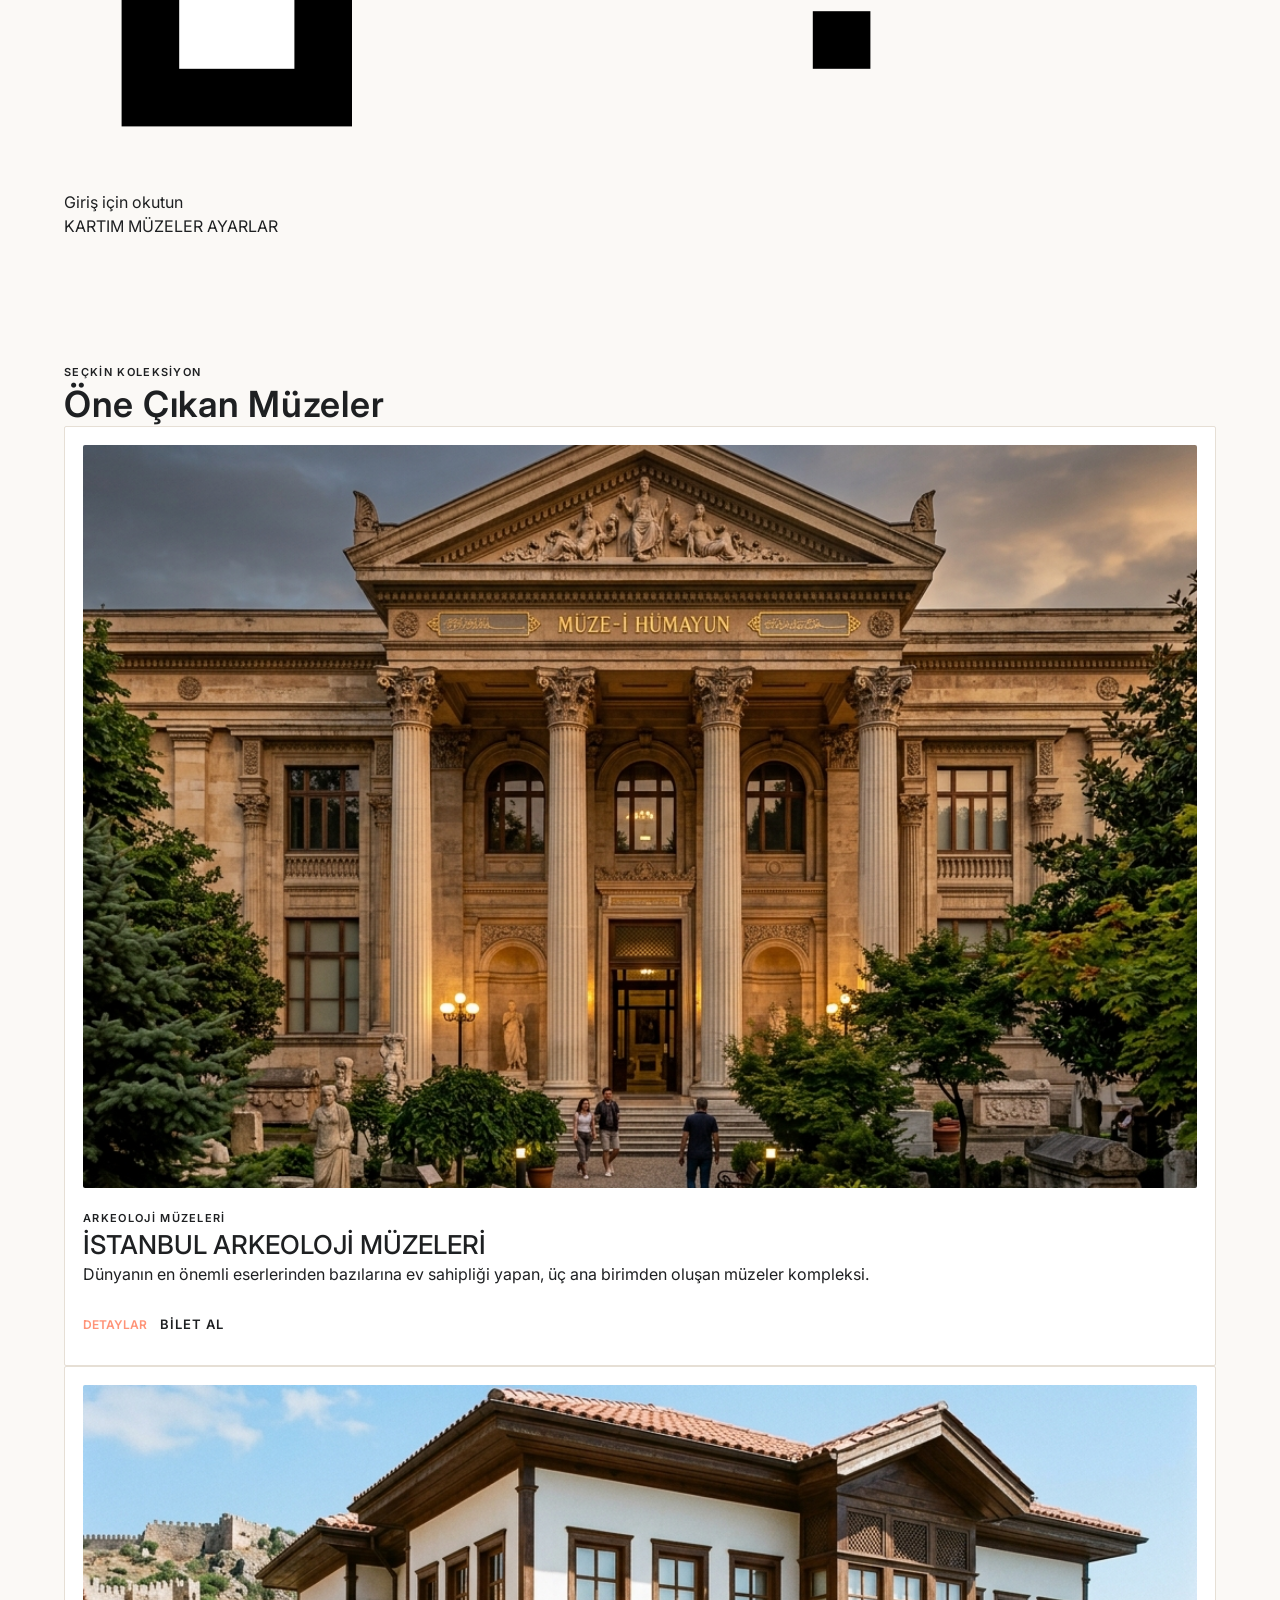
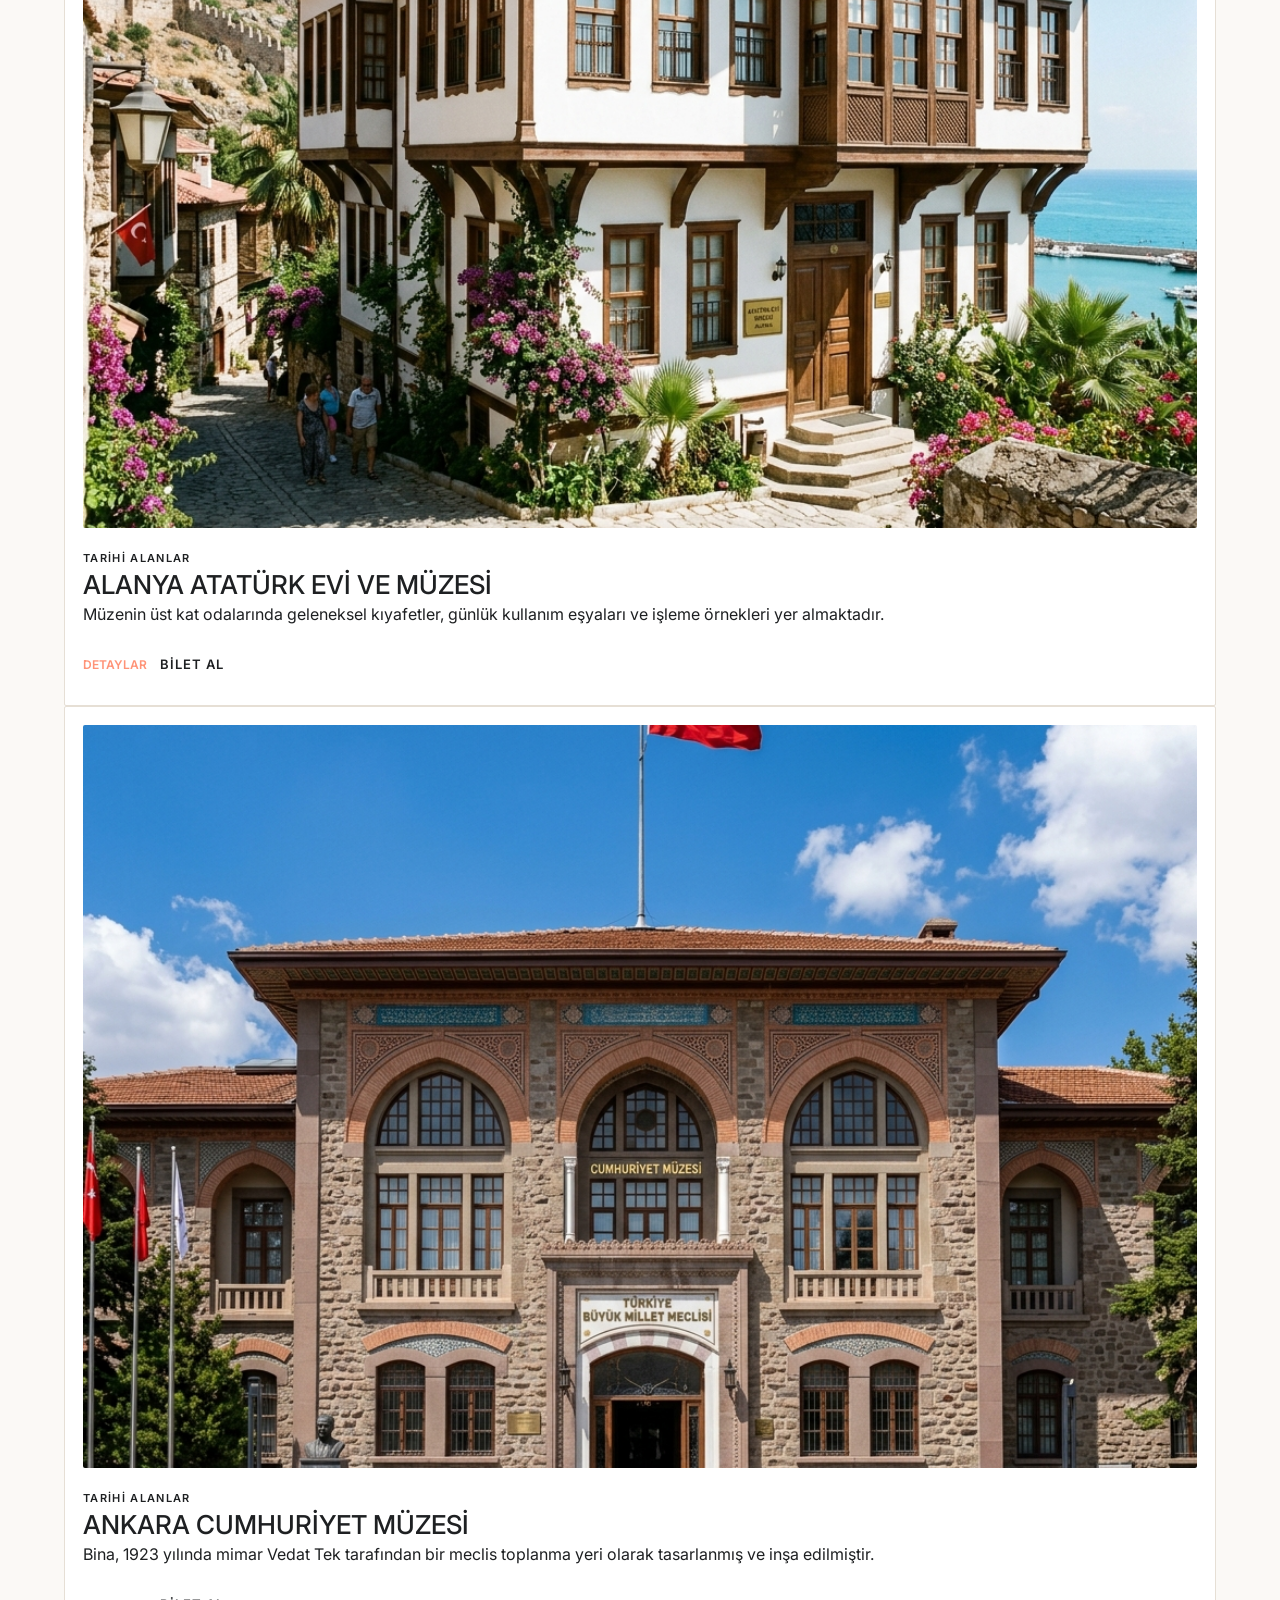
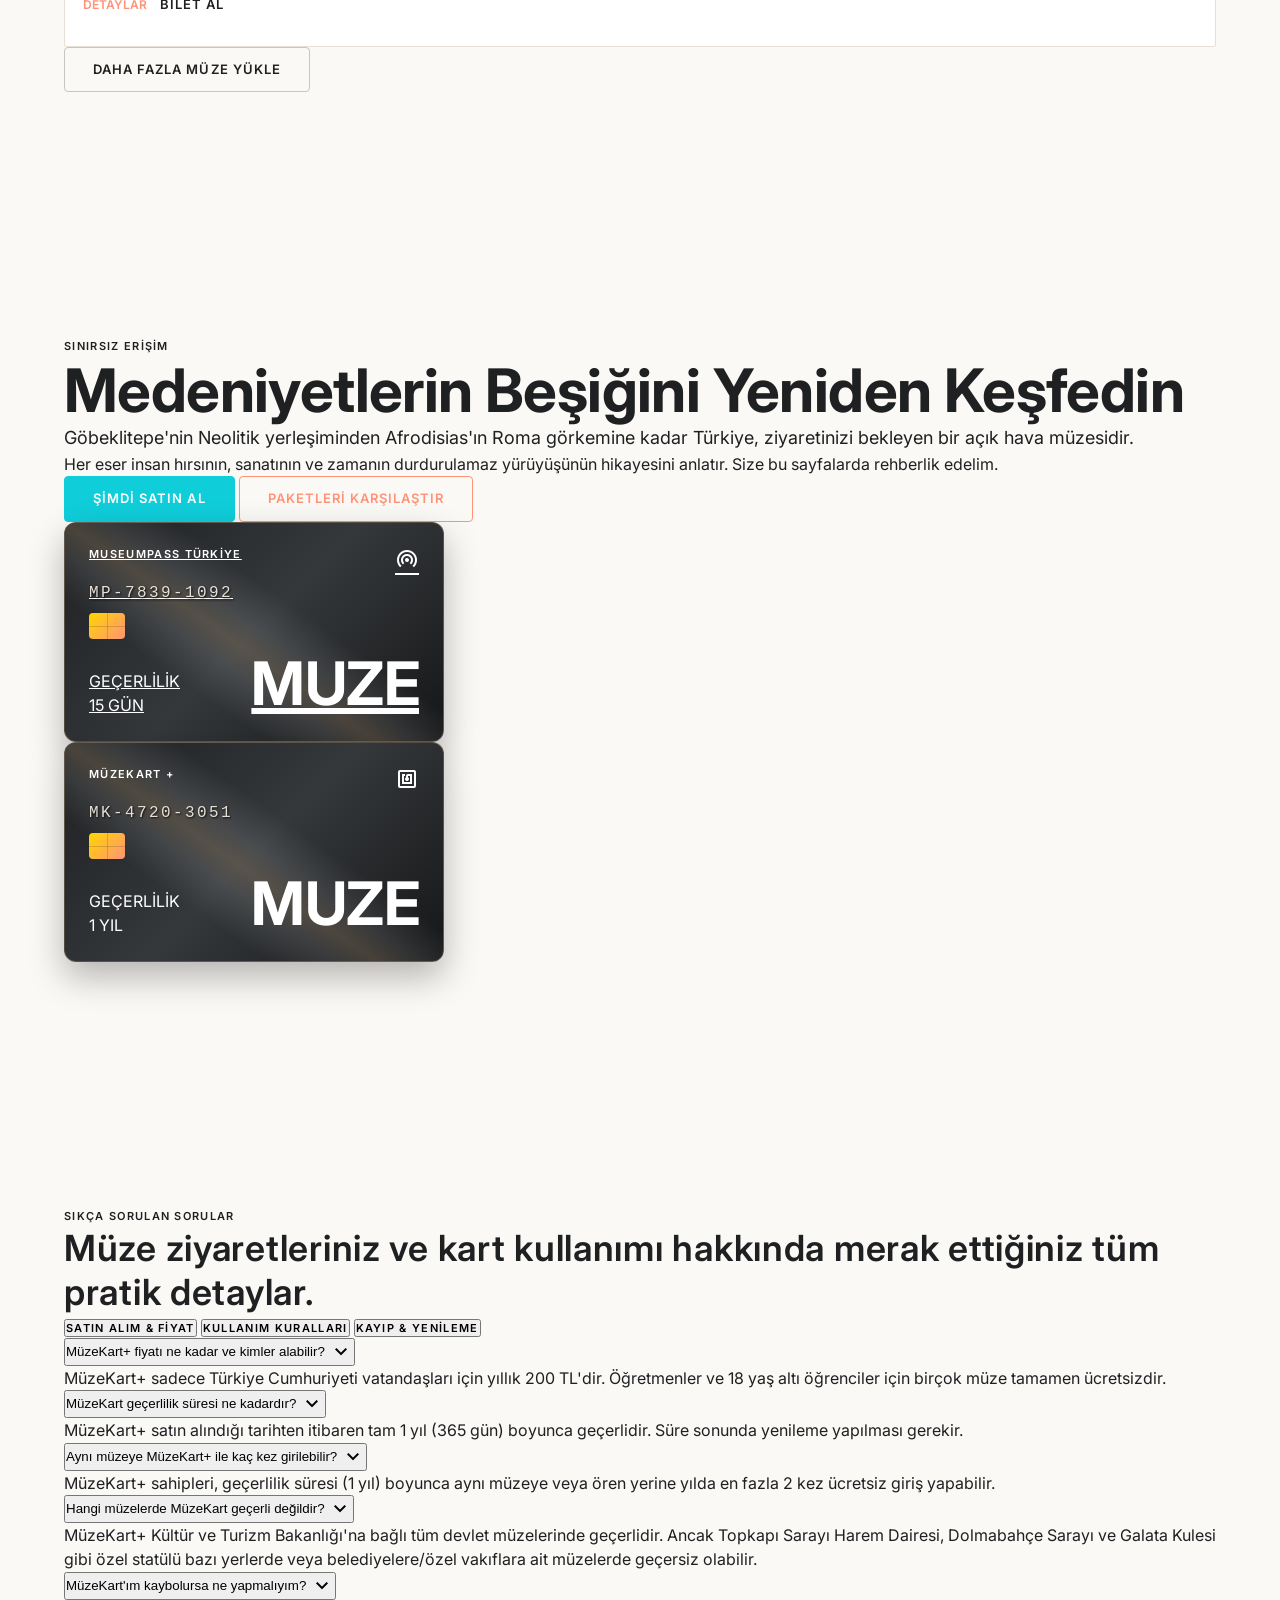
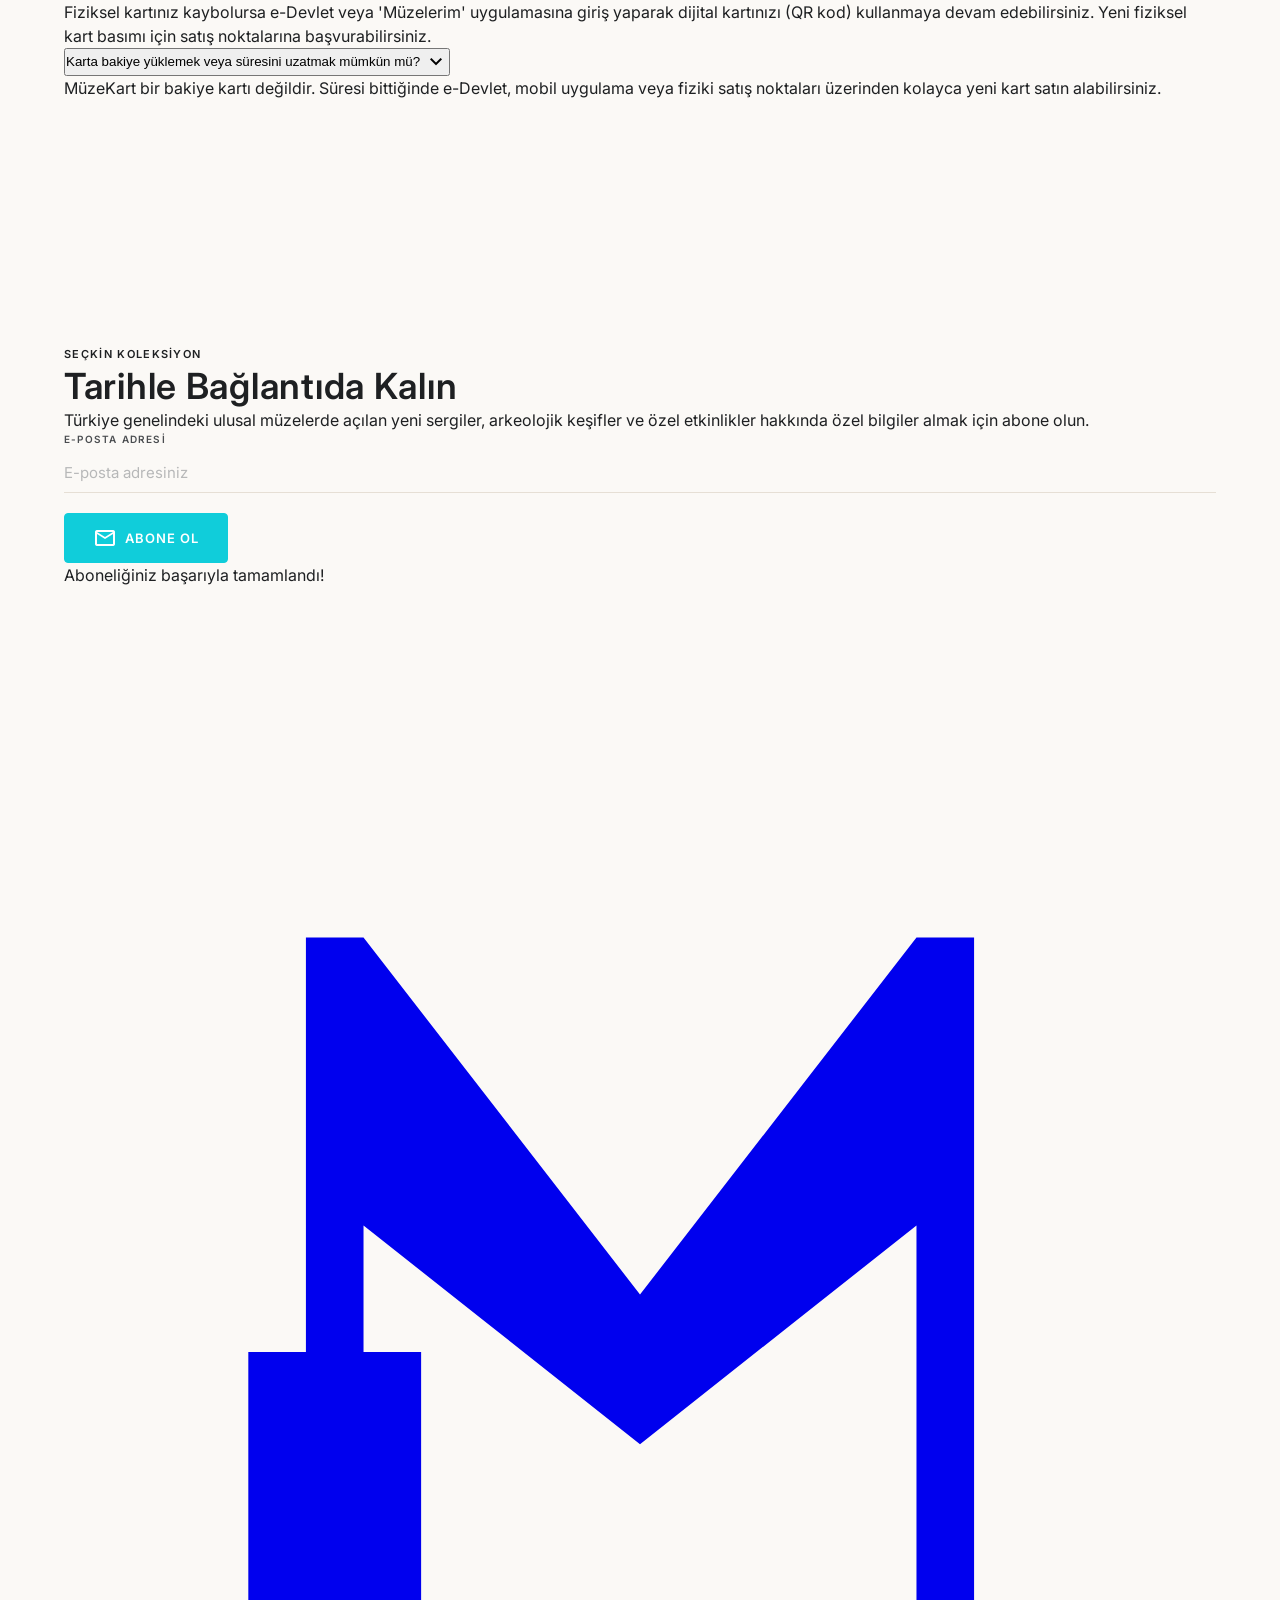
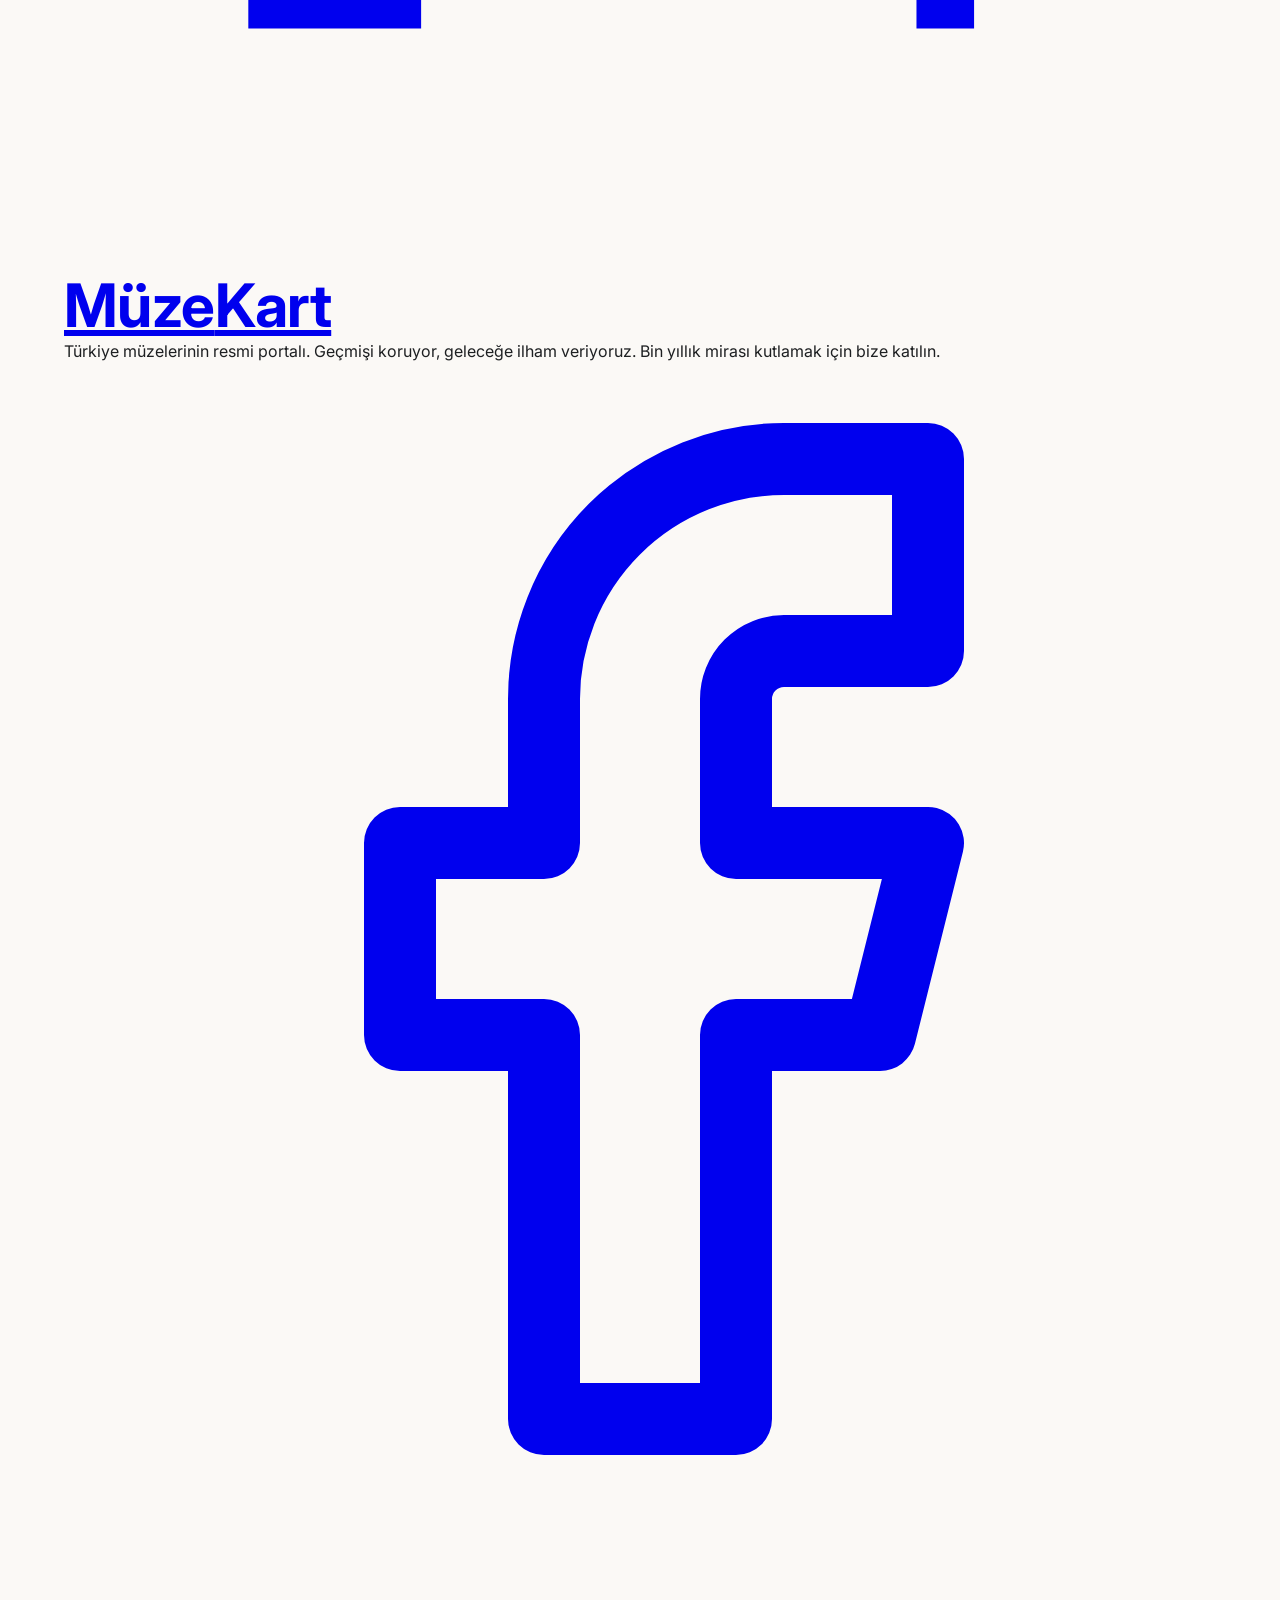
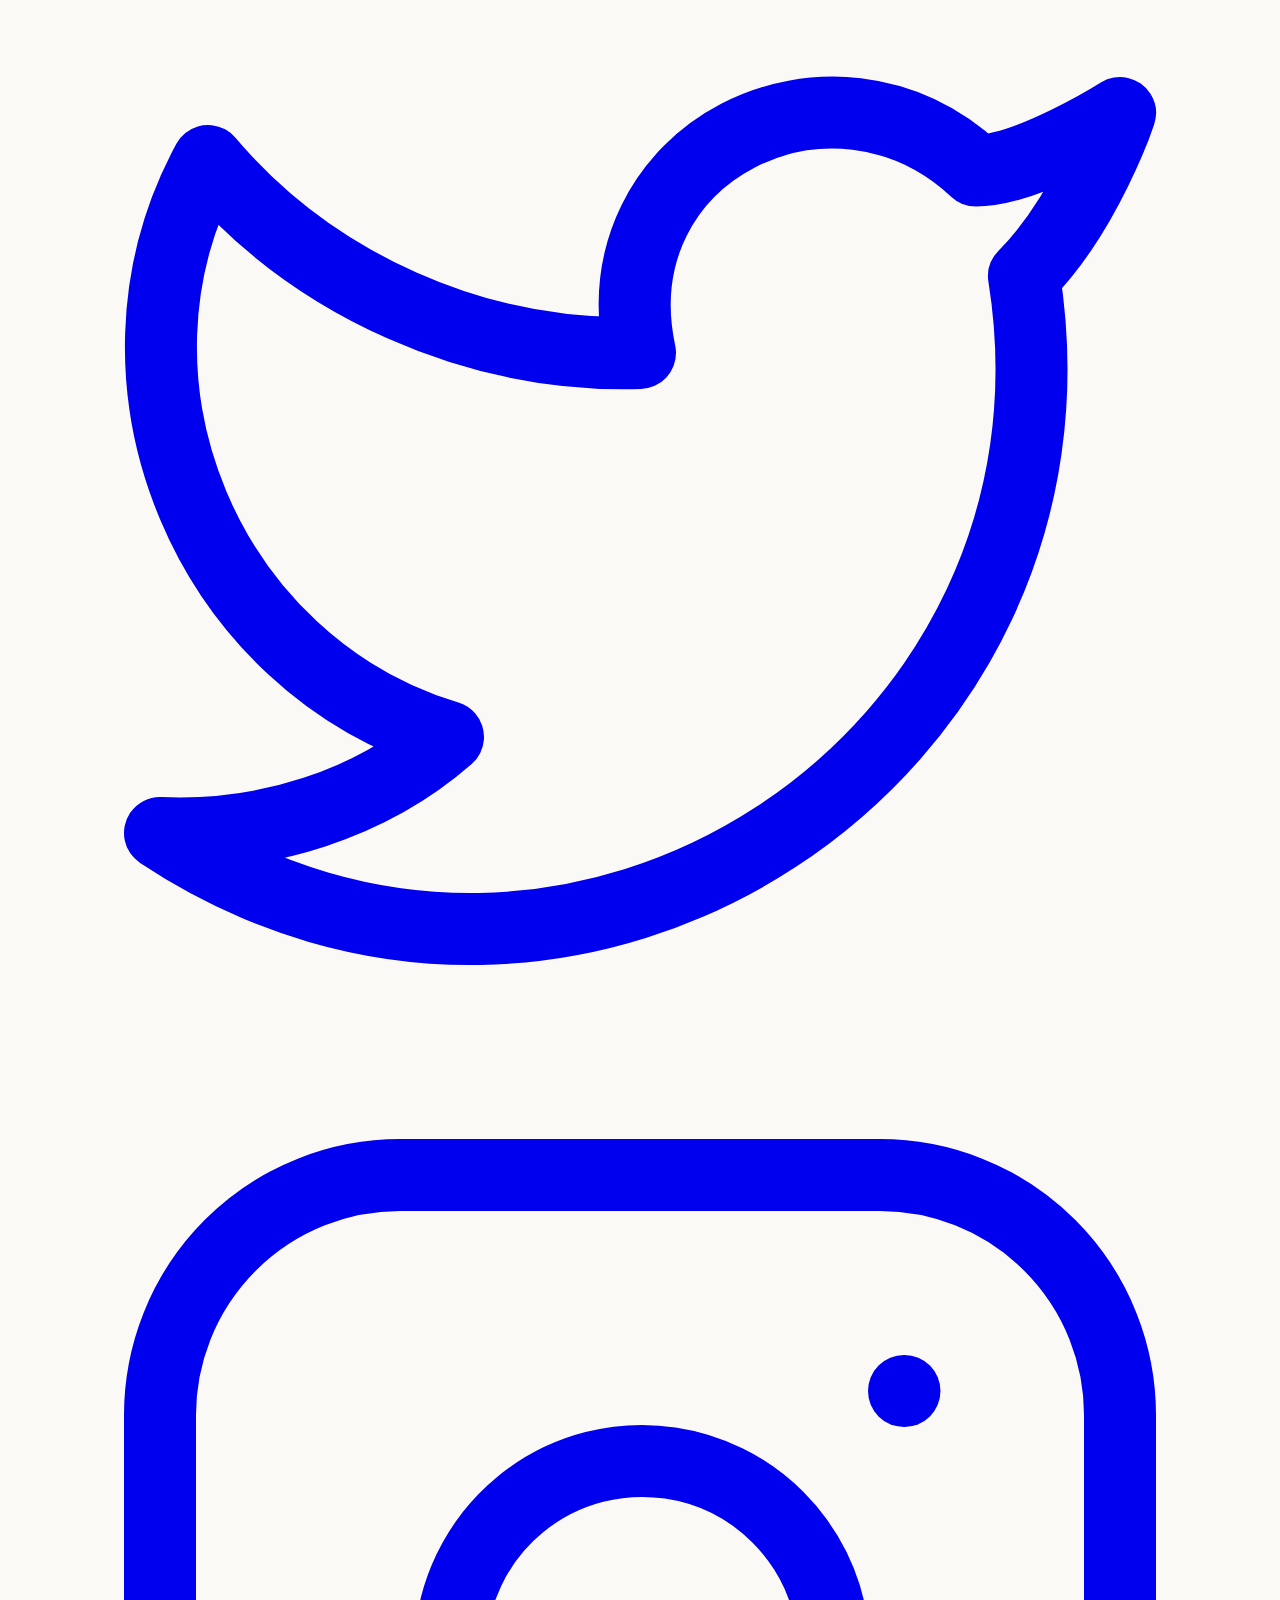
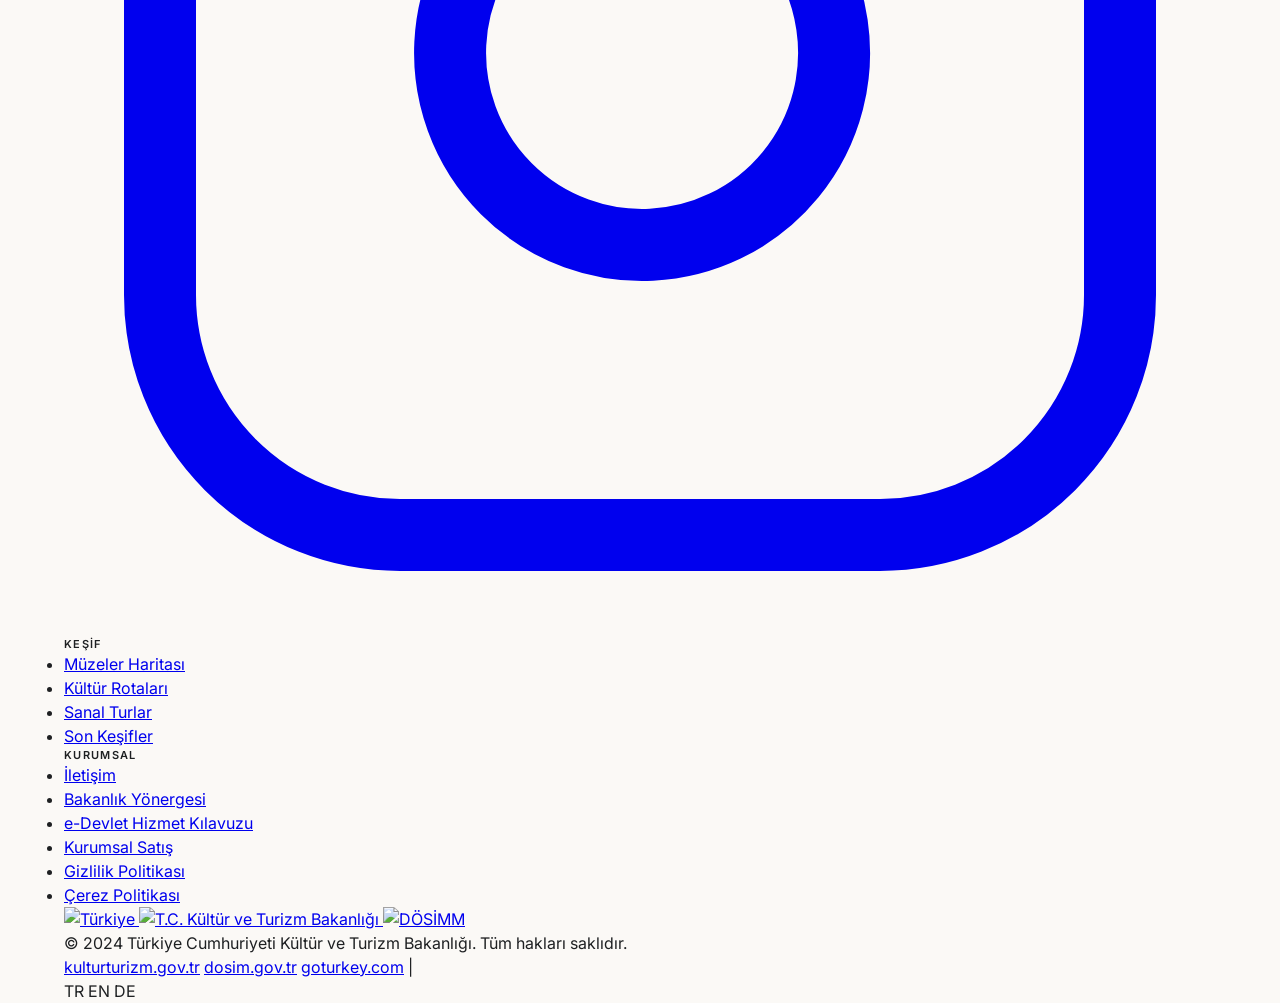
==== commit 9c52c371: "style: remove MuseumPass pill shape, reorder header links to Option A, and clean Carriage Return seq" ====
--- a/index.html
+++ b/index.html
@@ -1,4 +1,4 @@
-<!DOCTYPE html>
+﻿<!DOCTYPE html>
 <html class="scroll-smooth" lang="tr">
 <head>
     <link rel="icon" type="image/png" href="assets/images/new_logo.png"/>
@@ -76,16 +76,19 @@
         <div class="flex items-center gap-6 xl:gap-8 flex-shrink-0">
             <a class="font-display-lg text-xl md:text-2xl tracking-tighter flex items-center gap-2 whitespace-nowrap" href="index.html">
                 <!-- SVG Logo: Black circle with white 'M' -->
-                <svg class="w-10 h-10 flex-shrink-0" viewBox="0 0 100 100" fill="none" xmlns="http://www.w3.org/2000/svg">`r`n                    <path d="M16 80V56H21V20H26L50 51L74 20H79V80H74V45L50 64L26 45V56H31V80H16Z" fill="currentColor" class="text-primary transition-colors duration-300"/>`r`n                </svg>
+                <svg class="w-10 h-10 flex-shrink-0" viewBox="0 0 100 100" fill="none" xmlns="http://www.w3.org/2000/svg">
+                    <path d="M16 80V56H21V20H26L50 51L74 20H79V80H74V45L50 64L26 45V56H31V80H16Z" fill="currentColor" class="text-primary transition-colors duration-300"/>
+                </svg>
                 <span><span class="text-primary">Müze</span><span class="text-deep-charcoal dark:text-white">Kart</span></span>
             </a>
-            <div class="hidden lg:flex gap-4 xl:gap-5 items-center">
+                        <div class="hidden lg:flex gap-4 xl:gap-5 items-center">
                 <a class="text-on-surface hover:text-elegant-gold transition-colors font-body-md text-sm font-semibold whitespace-nowrap nav-link-active" href="index.html" data-i18n="nav_home">Home</a>
+                <a class="text-on-surface-variant dark:text-surface-variant hover:text-elegant-gold transition-colors font-body-md text-sm whitespace-nowrap" href="museums.html" data-i18n="nav_museums">Museums</a>
+                <a class="text-on-surface-variant dark:text-surface-variant hover:text-elegant-gold transition-colors font-body-md text-sm whitespace-nowrap" href="cards.html" data-i18n="nav_cards">Cards</a>
+                <a class="text-on-surface-variant dark:text-surface-variant hover:text-elegant-gold transition-colors font-body-md text-sm whitespace-nowrap" href="museumpass.html" data-i18n="nav_pass">MuseumPass</a>
+                <a class="text-on-surface-variant dark:text-surface-variant hover:text-elegant-gold transition-colors font-body-md text-sm whitespace-nowrap" href="e-ticket.html" data-i18n="nav_ticket">E-Ticket</a>
+                <a class="text-on-surface-variant dark:text-surface-variant hover:text-elegant-gold transition-colors font-body-md text-sm whitespace-nowrap" href="night-museum.html" data-i18n="nav_night">Night Museum</a>
                 <a class="text-on-surface-variant dark:text-surface-variant hover:text-elegant-gold transition-colors font-body-md text-sm whitespace-nowrap" href="about.html" data-i18n="nav_about">About</a>
-                <a class="text-on-surface-variant dark:text-surface-variant hover:text-elegant-gold transition-colors font-body-md text-sm whitespace-nowrap" href="museums.html" data-i18n="nav_museums">Museums</a>
-                <a class="text-on-surface-variant dark:text-surface-variant hover:text-elegant-gold transition-colors font-body-md text-sm whitespace-nowrap" href="night-museum.html" data-i18n="nav_night">Night Museum</a>
-                <a class="bg-primary text-white hover:bg-elegant-gold transition-colors font-body-md text-xs font-semibold px-3.5 py-1.5 rounded-full whitespace-nowrap ml-1" href="museumpass.html" data-i18n="nav_pass">MuseumPass</a>
-                <a class="text-on-surface-variant dark:text-surface-variant hover:text-elegant-gold transition-colors font-body-md text-sm whitespace-nowrap" href="e-ticket.html" data-i18n="nav_ticket">E-Ticket</a>`r`n                <a class="text-on-surface-variant dark:text-surface-variant hover:text-elegant-gold transition-colors font-body-md text-sm whitespace-nowrap" href="cards.html" data-i18n="nav_cards">Cards</a>
             </div>
         </div>
         <div class="flex items-center gap-4 xl:gap-6 flex-shrink-0">
@@ -139,12 +142,13 @@
 
     <!-- Mobile Navigation Drawer -->
     <div id="mobile-menu" class="fixed inset-x-0 top-20 bg-paper-white dark:bg-deep-charcoal border-b border-stone-gray dark:border-on-surface-variant shadow-lg transform -translate-y-full opacity-0 pointer-events-none transition-all duration-300 z-40 flex flex-col p-6 gap-4">
-        <a class="font-body-md text-body-md text-on-surface-variant py-2 border-b border-stone-gray/10" href="index.html" data-i18n="nav_home">Home</a>
+                <a class="font-body-md text-body-md text-on-surface-variant py-2 border-b border-stone-gray/10" href="index.html" data-i18n="nav_home">Home</a>
+        <a class="font-body-md text-body-md text-on-surface-variant py-2 border-b border-stone-gray/10" href="museums.html" data-i18n="nav_museums">Museums</a>
+        <a class="font-body-md text-body-md text-on-surface-variant py-2 border-b border-stone-gray/10" href="cards.html" data-i18n="nav_cards">Cards</a>
+        <a class="font-body-md text-body-md text-on-surface-variant py-2 border-b border-stone-gray/10" href="museumpass.html" data-i18n="nav_pass">MuseumPass</a>
+        <a class="font-body-md text-body-md text-on-surface-variant py-2 border-b border-stone-gray/10" href="e-ticket.html" data-i18n="nav_ticket">E-Ticket</a>
+        <a class="font-body-md text-body-md text-on-surface-variant py-2 border-b border-stone-gray/10" href="night-museum.html" data-i18n="nav_night">Night Museum</a>
         <a class="font-body-md text-body-md text-on-surface-variant py-2 border-b border-stone-gray/10" href="about.html" data-i18n="nav_about">About</a>
-        <a class="font-body-md text-body-md text-on-surface-variant py-2 border-b border-stone-gray/10" href="museums.html" data-i18n="nav_museums">Museums</a>
-        <a class="font-body-md text-body-md text-on-surface-variant py-2 border-b border-stone-gray/10" href="night-museum.html" data-i18n="nav_night">Night Museum</a>
-        <a class="font-body-md text-body-md text-on-surface-variant py-2 border-b border-stone-gray/10" href="museumpass.html" data-i18n="nav_pass">MuseumPass</a>
-        <a class="font-body-md text-body-md text-on-surface-variant py-2 border-b border-stone-gray/10" href="e-ticket.html" data-i18n="nav_ticket">E-Ticket</a>`r`n        <a class="font-body-md text-body-md text-on-surface-variant py-2 border-b border-stone-gray/10" href="cards.html" data-i18n="nav_cards">Cards</a>
         
         <!-- Mobile Language Switcher -->
         <div class="flex gap-4 py-2 border-b border-stone-gray/10">
@@ -730,12 +734,25 @@
             <!-- Column 1: Brand Info & Social Media -->
             <div class="space-y-6 md:col-span-5">
                 <a class="font-display-lg text-3xl tracking-tighter flex items-center gap-2" href="index.html">
-                    <svg class="w-10 h-10 flex-shrink-0" viewBox="0 0 100 100" fill="none" xmlns="http://www.w3.org/2000/svg">`r`n                        <path d="M16 80V56H21V20H26L50 51L74 20H79V80H74V45L50 64L26 45V56H31V80H16Z" fill="currentColor" class="text-primary transition-colors duration-300"/>`r`n                    </svg>
+                    <svg class="w-10 h-10 flex-shrink-0" viewBox="0 0 100 100" fill="none" xmlns="http://www.w3.org/2000/svg">
+                        <path d="M16 80V56H21V20H26L50 51L74 20H79V80H74V45L50 64L26 45V56H31V80H16Z" fill="currentColor" class="text-primary transition-colors duration-300"/>
+                    </svg>
                     <span><span class="text-primary">Müze</span><span class="text-white">Kart</span></span>
                 </a>
                 <p class="font-body-md text-stone-gray max-w-sm text-sm" data-i18n="footer_desc">Türkiye müzelerinin resmi portalı. Geçmişi koruyor, geleceğe ilham veriyoruz. Bin yıllık mirası kutlamak için bize katılın.</p>
                 
-                <!-- Social Media (3 Icons) -->`r`n                <div class="flex gap-4">`r`n                    <a href="https://www.facebook.com/Muzekart/" target="_blank" rel="noreferrer noopener" class="text-stone-gray hover:text-elegant-gold transition-colors p-1.5 hover:scale-110 duration-200 flex items-center justify-center" aria-label="Facebook">`r`n                        <svg class="w-6 h-6" viewBox="0 0 24 24" fill="none" stroke="currentColor" stroke-width="1.5" stroke-linecap="round" stroke-linejoin="round"><path d="M18 2h-3a5 5 0 0 0-5 5v3H7v4h3v8h4v-8h3l1-4h-4V7a1 1 0 0 1 1-1h3z"/></svg>`r`n                    </a>`r`n                    <a href="https://twitter.com/Muzekart/" target="_blank" rel="noreferrer noopener" class="text-stone-gray hover:text-elegant-gold transition-colors p-1.5 hover:scale-110 duration-200 flex items-center justify-center" aria-label="Twitter">`r`n                        <svg class="w-6 h-6" viewBox="0 0 24 24" fill="none" stroke="currentColor" stroke-width="1.5" stroke-linecap="round" stroke-linejoin="round"><path d="M22 4s-.7 2.1-2 3.4c1.6 10-9.4 17.3-18 11.6 2.2.1 4.4-.6 6-2C3 15.5.5 9.6 3 5c2.2 2.6 5.6 4.1 9 4-.9-4.2 4-6.6 7-3.8 1.1 0 3-1.2 3-1.2z"/></svg>`r`n                    </a>`r`n                    <a href="https://www.instagram.com/Muzekart/" target="_blank" rel="noreferrer noopener" class="text-stone-gray hover:text-elegant-gold transition-colors p-1.5 hover:scale-110 duration-200 flex items-center justify-center" aria-label="Instagram">`r`n                        <svg class="w-6 h-6" viewBox="0 0 24 24" fill="none" stroke="currentColor" stroke-width="1.5" stroke-linecap="round" stroke-linejoin="round"><rect x="2" y="2" width="20" height="20" rx="5" ry="5"/><path d="M16 11.37A4 4 0 1 1 12.63 8 4 4 0 0 1 16 11.37z"/><line x1="17.5" y1="6.5" x2="17.51" y2="6.5"/></svg>`r`n                    </a>`r`n                </div>
+                <!-- Social Media (3 Icons) -->
+                <div class="flex gap-4">
+                    <a href="https://www.facebook.com/Muzekart/" target="_blank" rel="noreferrer noopener" class="text-stone-gray hover:text-elegant-gold transition-colors p-1.5 hover:scale-110 duration-200 flex items-center justify-center" aria-label="Facebook">
+                        <svg class="w-6 h-6" viewBox="0 0 24 24" fill="none" stroke="currentColor" stroke-width="1.5" stroke-linecap="round" stroke-linejoin="round"><path d="M18 2h-3a5 5 0 0 0-5 5v3H7v4h3v8h4v-8h3l1-4h-4V7a1 1 0 0 1 1-1h3z"/></svg>
+                    </a>
+                    <a href="https://twitter.com/Muzekart/" target="_blank" rel="noreferrer noopener" class="text-stone-gray hover:text-elegant-gold transition-colors p-1.5 hover:scale-110 duration-200 flex items-center justify-center" aria-label="Twitter">
+                        <svg class="w-6 h-6" viewBox="0 0 24 24" fill="none" stroke="currentColor" stroke-width="1.5" stroke-linecap="round" stroke-linejoin="round"><path d="M22 4s-.7 2.1-2 3.4c1.6 10-9.4 17.3-18 11.6 2.2.1 4.4-.6 6-2C3 15.5.5 9.6 3 5c2.2 2.6 5.6 4.1 9 4-.9-4.2 4-6.6 7-3.8 1.1 0 3-1.2 3-1.2z"/></svg>
+                    </a>
+                    <a href="https://www.instagram.com/Muzekart/" target="_blank" rel="noreferrer noopener" class="text-stone-gray hover:text-elegant-gold transition-colors p-1.5 hover:scale-110 duration-200 flex items-center justify-center" aria-label="Instagram">
+                        <svg class="w-6 h-6" viewBox="0 0 24 24" fill="none" stroke="currentColor" stroke-width="1.5" stroke-linecap="round" stroke-linejoin="round"><rect x="2" y="2" width="20" height="20" rx="5" ry="5"/><path d="M16 11.37A4 4 0 1 1 12.63 8 4 4 0 0 1 16 11.37z"/><line x1="17.5" y1="6.5" x2="17.51" y2="6.5"/></svg>
+                    </a>
+                </div>
             </div>
             
             <!-- Column 2: Discovery -->
